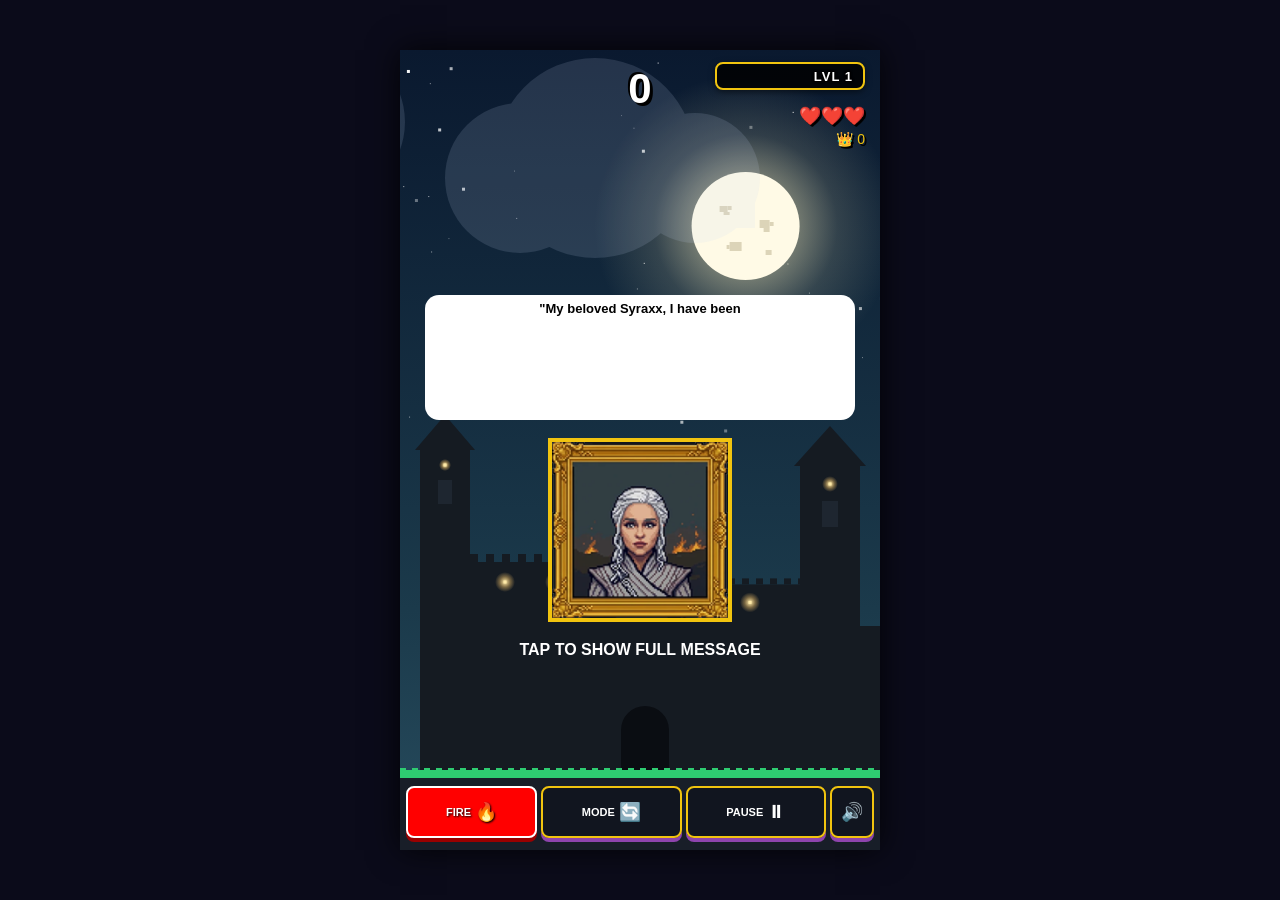
==== index.html @ 8cdc6b33 "Update index.html" ====
<!DOCTYPE html>
<html lang="en">
<head>
  <meta charset="UTF-8">
  <meta name="viewport" content="width=device-width, initial-scale=1.0, maximum-scale=1.0, user-scalable=no">
  <title>Flappy Dragon Conqueror</title>
  <link rel="manifest" href="manifest.json">
  <meta name="theme-color" content="#0b0b1a">
  <style>
    * {
      box-sizing: border-box;
      user-select: none;
      -webkit-user-select: none;
      -webkit-tap-highlight-color: transparent;
      margin: 0;
      padding: 0;
    }
    body, html {
      width: 100%;
      height: 100%;
      overflow: hidden;
      background-color: #0b0b1a;
      font-family: 'Proxima Nova', -apple-system, BlinkMacSystemFont, 'Segoe UI', Roboto, Helvetica, Arial, sans-serif;
      display: flex;
      justify-content: center;
      align-items: center;
      touch-action: manipulation;
    }
    #game-container {
      position: relative;
      width: 100%;
      max-width: 480px;
      height: 100%;
      max-height: 800px;
      background: #0f0f2d;
      box-shadow: 0 0 30px rgba(0,0,0,0.8);
      overflow: hidden;
      cursor: pointer;
      touch-action: manipulation;
    }
    canvas {
      display: block;
      width: 100%;
      height: 100%;
      touch-action: none;
      image-rendering: pixelated;
      image-rendering: crisp-edges;
    }
    .score-display {
      position: absolute;
      top: 15px;
      width: 100%;
      text-align: center;
      font-size: 42px;
      font-weight: 800;
      color: #fff;
      text-shadow: 3px 3px 0px #000, -2px -2px 0px #000;
      pointer-events: none;
      z-index: 10;
    }
    .hearts-display {
      position: absolute;
      top: 55px;
      right: 15px;
      font-size: 18px;
      z-index: 20;
      pointer-events: none;
      text-shadow: 2px 2px 0 #000;
      text-align: right;
      display: flex;
      flex-direction: column;
      align-items: flex-end;
      gap: 2px;
    }
    .level-progress-badge {
      position: absolute;
      top: 12px;
      right: 15px;
      width: 150px;
      height: 28px;
      background: rgba(0, 0, 0, 0.85);
      border: 2px solid #f1c40f;
      border-radius: 8px;
      overflow: hidden;
      z-index: 20;
      pointer-events: none;
      box-shadow: 0 2px 6px rgba(0,0,0,0.5);
    }
    .level-progress-fill {
      position: absolute;
      top: 0;
      left: 0;
      height: 100%;
      width: 0%;
      background: linear-gradient(90deg, #e74c3c, #f1c40f, #2ecc71);
      transition: width 0.1s linear;
      z-index: 1;
    }
    .level-progress-text {
      position: absolute;
      top: 0;
      right: 10px;
      height: 100%;
      display: flex;
      align-items: center;
      font-size: 13px;
      font-weight: 800;
      color: #ffffff;
      text-shadow: 1px 1px 2px #000, -1px -1px 2px #000, 1px -1px 2px #000, -1px 1px 2px #000;
      z-index: 2;
      letter-spacing: 1px;
    }
    .bottom-controls-bar {
      position: absolute;
      bottom: 12px;
      left: 0;
      width: 100%;
      display: flex;
      justify-content: space-evenly;
      align-items: center;
      padding: 0 6px;
      gap: 4px;
      z-index: 50;
    }
    .bottom-controls-bar.flipped {
      flex-direction: row-reverse;
    }
    .action-btn {
      background: rgba(16, 20, 30, 0.85);
      border: 2px solid #f1c40f;
      color: #fff;
      font-family: 'Proxima Nova', -apple-system, BlinkMacSystemFont, 'Segoe UI', Roboto, Helvetica, Arial, sans-serif;
      font-weight: 700;
      font-size: 11px;
      min-height: 52px;
      padding: 10px 6px;
      border-radius: 8px;
      cursor: pointer;
      box-shadow: 0 4px 0 #8e44ad;
      touch-action: manipulation;
      white-space: nowrap;
      flex: 1;
      text-align: center;
      display: flex;
      justify-content: center;
      align-items: center;
      gap: 4px;
    }
    .btn-symbol {
      font-size: 18px;
      line-height: 1;
    }
    .btn-symbol-large {
      font-family: 'Segoe UI Symbol', 'Apple Color Emoji', 'Noto Color Emoji', sans-serif;
      font-size: 18px;
      line-height: 1;
      font-weight: 900;
    }
    .action-btn:active {
      transform: translateY(2px);
      box-shadow: 0 2px 0 #8e44ad;
    }
    .action-btn.active {
      background: rgba(16, 20, 30, 0.85);
      border-color: #f1c40f;
      box-shadow: 0 4px 0 #8e44ad;
    }
/* PAUSE SCREEN & MODAL BUTTON SIZING & TOUCH HITBOXES */
    .modal-btn,
    .pause-btn,
    .pause-overlay button {
      min-height: 60px !important;
      width: 100% !important;
      font-size: 16px !important;
      font-weight: 800 !important;
      padding: 0 16px !important;
      border-radius: 10px !important;
      touch-action: manipulation;
      cursor: pointer;
      display: flex;
      justify-content: center;
      align-items: center;
      text-align: center;
      line-height: 60px;
      pointer-events: auto !important; /* Button itself receives taps */
    }

    /* Prevent icons/text inside pause buttons from blocking clicks */
    .modal-btn *,
    .pause-btn *,
    .pause-overlay button * {
      pointer-events: none !important;
    }
    .fire-btn {
      background: #ff0000 !important;
      border-color: #ffffff !important;
      box-shadow: 0 4px 0 #990000 !important;
      color: #ffffff !important;
      text-shadow: 1px 1px 2px #000;
      flex: 0 0 28% !important;
      max-width: 28% !important;
      width: 28% !important;
    }
    .fire-btn:active {
      box-shadow: 0 2px 0 #990000 !important;
    }
    .sound-toggle-btn {
      max-width: 48px;
      min-width: 44px;
      height: 52px;
      padding: 0;
      display: flex;
      justify-content: center;
      align-items: center;
      font-size: 18px;
      flex: 0 0 auto;
    }
    .modal-overlay {
      position: absolute;
      top: 0;
      left: 0;
      width: 100%;
      height: 100%;
      background: rgba(0, 0, 0, 0.88);
      display: flex;
      flex-direction: column;
      justify-content: center;
      align-items: center;
      z-index: 100;
      padding: 20px;
    }
    .modal-box {
      background: #11161d;
      border: 3px solid #f1c40f;
      border-radius: 12px;
      padding: 20px;
      width: 95%;
      max-width: 380px;
      text-align: center;
      color: #fff;
      box-shadow: 0 0 20px rgba(241, 196, 15, 0.3);
    }
    .modal-title {
      font-size: 20px;
      font-weight: 800;
      color: #f1c40f;
      margin-bottom: 12px;
    }
    .save-code-box {
      background: #000;
      color: #2ecc71;
      font-size: 24px;
      letter-spacing: 4px;
      font-weight: bold;
      padding: 12px;
      border: 1px dashed #2ecc71;
      border-radius: 6px;
      margin: 14px 0;
      word-break: break-all;
      user-select: all;
      -webkit-user-select: all;
    }
    .save-input-box {
      width: 100%;
      background: #000;
      color: #f1c40f;
      font-size: 18px;
      letter-spacing: 3px;
      font-family: inherit;
      padding: 10px;
      border: 1px solid #f1c40f;
      border-radius: 6px;
      margin: 14px 0;
      text-align: center;
      text-transform: uppercase;
      user-select: text;
      -webkit-user-select: text;
    }
    #shareCanvas {
      width: 100%;
      height: auto;
      border-radius: 8px;
      border: 2px solid #f1c40f;
      margin-bottom: 12px;
    }
  </style>
</head>
<body>

<!-- Level & Cutscene Audio Tracks -->
  <audio id="bgMusic" src="battleground_remastered.mp3" loop preload="auto"></audio>
  <audio id="uiMusic" src="EpicOrchestralFantasy.mp3" loop preload="auto"></audio>
  <audio id="cutsceneMusic" src="Dark Descent.mp3" loop preload="auto"></audio>

  <!-- Sound Effects Preload (Only existing files) -->
  <audio id="sfxBoost" src="wings_flap_large.flac" preload="auto"></audio>
  <audio id="sfxRockBreak" src="rock_breaking.flac" preload="auto"></audio>
  <audio id="sfxArrow" src="swish_3.wav" preload="auto"></audio>
  <audio id="sfxBoulder" src="cannon_01.ogg" preload="auto"></audio>

  <!-- Celebration Audio Elements -->
  <audio id="sfxFireworks" src="fw_loop.ogg" preload="auto"></audio>

  <!-- Royal Entrance Audio Elements -->
  <audio id="sfxQueenEntrance" src="lets_go_i_cant_stand_another_minute_here.ogg" preload="auto"></audio>
  <audio id="sfxKingEntrance" src="ogalaughter_2.ogg" preload="auto"></audio>

  <div id="game-container">
    <canvas id="gameCanvas"></canvas>
   
    <div class="level-progress-badge">
      <div id="progressBarFill" class="level-progress-fill"></div>
      <div id="levelBadge" class="level-progress-text">LVL 1</div>
    </div>

    <div id="scoreDisplay" class="score-display">0</div>
    <div id="heartsDisplay" class="hearts-display">
      <div id="heartsText">❤️❤️❤️</div>
      <div id="headsText" style="font-size: 14px; color: #f1c40f; margin-top: 2px;">👑 0</div>
    </div>

    <div id="bottomControlsBar" class="bottom-controls-bar">
      <button id="manualFireBtn" class="action-btn fire-btn">FIRE <span class="btn-symbol">🔥</span></button>
      <button id="toggleFireModeBtn" class="action-btn active">MODE <span class="btn-symbol-large">🔄</span></button>
      <button id="pauseBtn" class="action-btn">PAUSE <span class="btn-symbol">⏸</span></button>
      <button id="soundBtn" class="action-btn sound-toggle-btn">🔊</button>
    </div>

<div id="pauseModal" class="modal-overlay" style="display: none;">
  <div class="modal-box" style="max-width: 420px; padding: 24px;">
    <div class="modal-title" style="font-size: 24px; margin-bottom: 16px;">GAME PAUSED</div>
    
    <p style="font-size: 13px; color: #ccc; margin-bottom: 6px;">Your save code:</p>
    <div id="saveCodeDisplay" class="save-code-box" style="font-size: 22px; padding: 14px; margin-bottom: 20px;">-------</div>
    
    <div style="display: flex; flex-direction: column; gap: 12px; width: 100%;">
      <button id="copyCodeBtn" class="action-btn modal-btn">COPY SAVE CODE 📋</button>
      <button id="closeSaveModalBtn" class="action-btn modal-btn" style="background: #2ecc71; border-color: #fff; box-shadow: 0 4px 0 #27ae60;">RESUME GAME ▶️</button>
    </div>
  </div>
</div>

    <div id="shareModal" class="modal-overlay" style="display: none;">
      <div class="modal-box">
        <div class="modal-title">SHARE VICTORY POST</div>
        <canvas id="shareCanvas" width="800" height="800"></canvas>
        <div style="display: flex; gap: 8px;">
          <button id="downloadShareBtn" class="action-btn" style="background: #2ecc71; border-color: #fff; box-shadow: 0 4px 0 #27ae60;">DOWNLOAD PHOTO</button>
          <button id="closeShareModalBtn" class="action-btn" style="background: #e74c3c; border-color: #fff; box-shadow: 0 4px 0 #c0392b;">CLOSE</button>
        </div>
      </div>
    </div>

    <div id="loadModal" class="modal-overlay" style="display: none;">
      <div class="modal-box">
        <div class="modal-title">LOAD GAME</div>
        <p style="font-size: 12px; color: #ccc;">Enter save code:</p>
        <input type="text" id="loadCodeInput" class="save-input-box" maxlength="7" placeholder="XXXXXXX">
        <div style="display: flex; gap: 8px;">
          <button id="cancelLoadBtn" class="action-btn" style="background: #e74c3c; border-color: #fff; box-shadow: 0 4px 0 #c0392b;">CANCEL</button>
          <button id="confirmLoadBtn" class="action-btn" style="background: #2ecc71; border-color: #fff; box-shadow: 0 4px 0 #27ae60;">LOAD</button>
        </div>
      </div>
    </div>
  </div>

<script>
    if ('serviceWorker' in navigator) {
      window.addEventListener('load', () => {
        navigator.serviceWorker.register('./sw.js').catch(() => {});
      });
    }

    function createFallbackCanvas(width, height, color, label) {
      const c = document.createElement('canvas');
      c.width = width;
      c.height = height;
      const x = c.getContext('2d');
      x.fillStyle = color;
      x.fillRect(0, 0, width, height);
      x.fillStyle = '#ffffff';
      x.font = 'bold 12px sans-serif';
      x.textAlign = 'center';
      x.fillText(label, width / 2, height / 2);
      const img = new Image();
      img.src = c.toDataURL();
      return img;
    }

    const bgMusicAudio = document.getElementById('bgMusic');
    const uiMusicAudio = document.getElementById('uiMusic');
    const cutsceneMusicAudio = document.getElementById('cutsceneMusic');

    const sfxBoost = document.getElementById('sfxBoost');
    const sfxRockBreak = document.getElementById('sfxRockBreak');
    const sfxArrow = document.getElementById('sfxArrow');
    const sfxBoulder = document.getElementById('sfxBoulder');
    const sfxQueenEntrance = document.getElementById('sfxQueenEntrance');
    const sfxKingEntrance = document.getElementById('sfxKingEntrance');
    const sfxFireworks = document.getElementById('sfxFireworks');

    bgMusicAudio.volume = 0.25;
    uiMusicAudio.volume = 0.25;
    cutsceneMusicAudio.volume = 0.25;

    const khaleesiFrame1 = new Image(); khaleesiFrame1.src = './khaleesi1.png';
    const khaleesiFrame2 = new Image(); khaleesiFrame2.src = './khaleesi2.png';
    const kingFrame1 = new Image(); kingFrame1.src = './king1.png';
    const kingFrame2 = new Image(); kingFrame2.src = './king2.png';
    const queenFrame1 = new Image(); queenFrame1.src = './queen1.png';
    const queenFrame2 = new Image(); queenFrame2.src = './queen2.png';
    const kheadImg = new Image(); kheadImg.src = './khead.png';
    const qheadImg = new Image(); qheadImg.src = './qhead.png';

    const kingFallback1 = createFallbackCanvas(160, 160, '#2c3e50', 'KING 1');
    const kingFallback2 = createFallbackCanvas(160, 160, '#34495e', 'KING 2');
    const queenFallback1 = createFallbackCanvas(160, 160, '#8e44ad', 'QUEEN 1');
    const queenFallback2 = createFallbackCanvas(160, 160, '#9b59b6', 'QUEEN 2');
    const kheadFallback = createFallbackCanvas(160, 160, '#d35400', 'KING HEAD');
    const qheadFallback = createFallbackCanvas(160, 160, '#c0392b', 'QUEEN HEAD');

    const fullStoryText = [
      '"My beloved Syraxx, I have been',
      'captured by the slavers. Burn',
      'their castle to the ground and',
      'find me. You are my heart',
      'and soul. BREAK THE WHEEL!"'
    ];
    let totalCharCount = fullStoryText.join('\n').length;
    let typedCharIndex = 0;
    let textTypingComplete = false;

    let khaleesiBannerTimer = 0;
    let khaleesiBannerText = "";

    let currentLevel = 1;
    let levelTimerSeconds = 0;
    const LEVEL_DURATIONS = {
      1: 90,
      2: 180,
      3: 300
    };

    let level2KhaleesiSpawned = false;
    let level2RoyalSpawned = false;

    let celebrationTimer = 0;
    let celebrationAngle = 0;
    let celebrationFadeAlpha = 0;

    const gameStats = {
      burnedTowers: 0,
      villagersKilled: 0,
      archersKilled: 0,
      trebuchetsDestroyed: 0,
      kingsBeheaded: 0,
      queensBeheaded: 0,
      khaleesiRescues: 0
    };

    function showKhaleesiBanner(text, duration = 200) {
      khaleesiBannerText = text;
      khaleesiBannerTimer = duration;
    }

    function updateLevelBadgeUI() {
      const progressBarFill = document.getElementById('progressBarFill');
      if (currentLevel > 3) {
        levelBadge.innerText = 'VICTORY!';
        if (progressBarFill) progressBarFill.style.width = '100%';
        return;
      }
      levelBadge.innerText = `LVL ${currentLevel}`;
      const maxSecs = LEVEL_DURATIONS[currentLevel] || 90;
      const progressPercent = Math.min(100, Math.max(0, (levelTimerSeconds / maxSecs) * 100));
      if (progressBarFill) {
        progressBarFill.style.width = `${progressPercent}%`;
      }
    }

    class SoundEngine {
      constructor() {
        this.ctx = null;
        this.muted = false;
        this.isBoostPlaying = false;
      }
      init() {
        if (!this.ctx) {
          const AudioContext = window.AudioContext || window.webkitAudioContext;
          this.ctx = new AudioContext();
        }
        if (this.ctx.state === 'suspended') {
          this.ctx.resume();
        }
      }

      playSoundEffect(audioElem, volume = 0.8) {
        if (this.muted) return;
        if (audioElem && audioElem.src) {
          try {
            audioElem.currentTime = 0;
            audioElem.volume = volume;
            audioElem.play().catch(() => {});
          } catch(e) {}
        }
      }

      stopRoyalSounds() {
        if (sfxQueenEntrance) {
          sfxQueenEntrance.pause();
          sfxQueenEntrance.currentTime = 0;
        }
        if (sfxKingEntrance) {
          sfxKingEntrance.pause();
          sfxKingEntrance.currentTime = 0;
        }
      }

      playFlapSound() {
        if (this.muted || this.isBoostPlaying) return;
        
        if (sfxBoost && sfxBoost.src) {
          this.isBoostPlaying = true;
          sfxBoost.currentTime = 0;
          sfxBoost.volume = 0.4;
          
          const handleEnded = () => {
            this.isBoostPlaying = false;
            sfxBoost.removeEventListener('ended', handleEnded);
          };
          
          sfxBoost.addEventListener('ended', handleEnded);
          
          sfxBoost.play().catch(() => {
            this.isBoostPlaying = false;
          });
        }
      }

      whoosh() {
        this.playFlapSound();
      }

      flap() {
        this.playFlapSound();
      }

      fireRoar() {
    if (this.muted) return;
    this.init();
    
    // Create a low frequency pitch sweep for the fire roar core
    const osc = this.ctx.createOscillator();
    const gain = this.ctx.createGain();
    
    osc.type = 'sawtooth';
    osc.connect(gain);
    gain.connect(this.ctx.destination);
    
    // Pitch drop simulation (fire release crackle into low rumble)
    osc.frequency.setValueAtTime(220, this.ctx.currentTime);
    osc.frequency.exponentialRampToValueAtTime(45, this.ctx.currentTime + 0.35);
    
    // Volume envelope (quick attack, smooth decay)
    gain.gain.setValueAtTime(0.35, this.ctx.currentTime);
    gain.gain.exponentialRampToValueAtTime(0.001, this.ctx.currentTime + 0.35);
    
    osc.start();
    osc.stop(this.ctx.currentTime + 0.35);
}

      towerDestroy() {
        this.playSoundEffect(sfxRockBreak, 0.15);
      }

      boulderLaunch() {
        this.playSoundEffect(sfxBoulder, 0.8);
      }

      arrowLaunch() {
        this.playSoundEffect(sfxArrow, 0.8);
      }

      fireworks() {
        this.playSoundEffect(sfxFireworks, 0.8);
      }

score() {
    if (this.muted) return;
    this.init();
    const osc = this.ctx.createOscillator();
    const gain = this.ctx.createGain();
    osc.type = 'sine';
    osc.connect(gain);
    gain.connect(this.ctx.destination);
    
    // High two-note chime (D5 -> A5)
    osc.frequency.setValueAtTime(587.33, this.ctx.currentTime);
    osc.frequency.setValueAtTime(880.00, this.ctx.currentTime + 0.08);
    
    gain.gain.setValueAtTime(0.15, this.ctx.currentTime);
    gain.gain.exponentialRampToValueAtTime(0.001, this.ctx.currentTime + 0.2);
    
    osc.start();
    osc.stop(this.ctx.currentTime + 0.2);
}

heartPickup() {
    if (this.muted) return;
    this.init();
    const osc = this.ctx.createOscillator();
    const gain = this.ctx.createGain();
    osc.type = 'triangle';
    osc.connect(gain);
    gain.connect(this.ctx.destination);
    
    // Ascending arpeggio chime (C5 -> E5 -> G5)
    osc.frequency.setValueAtTime(523.25, this.ctx.currentTime);
    osc.frequency.setValueAtTime(659.25, this.ctx.currentTime + 0.06);
    osc.frequency.setValueAtTime(783.99, this.ctx.currentTime + 0.12);
    
    gain.gain.setValueAtTime(0.2, this.ctx.currentTime);
    gain.gain.exponentialRampToValueAtTime(0.001, this.ctx.currentTime + 0.28);
    
    osc.start();
    osc.stop(this.ctx.currentTime + 0.28);
}

powerup() {
    if (this.muted) return;
    this.init();
    const osc = this.ctx.createOscillator();
    const gain = this.ctx.createGain();
    osc.type = 'sine';
    osc.connect(gain);
    gain.connect(this.ctx.destination);
    
    // Rising pitch sweep
    osc.frequency.setValueAtTime(300, this.ctx.currentTime);
    osc.frequency.exponentialRampToValueAtTime(950, this.ctx.currentTime + 0.22);
    
    gain.gain.setValueAtTime(0.2, this.ctx.currentTime);
    gain.gain.exponentialRampToValueAtTime(0.001, this.ctx.currentTime + 0.22);
    
    osc.start();
    osc.stop(this.ctx.currentTime + 0.22);
}

hit() {
    if (this.muted) return;
    this.init();
    const osc = this.ctx.createOscillator();
    const gain = this.ctx.createGain();
    osc.type = 'sawtooth';
    osc.connect(gain);
    gain.connect(this.ctx.destination);
    
    // Low pitch impact drop
    osc.frequency.setValueAtTime(180, this.ctx.currentTime);
    osc.frequency.exponentialRampToValueAtTime(35, this.ctx.currentTime + 0.16);
    
    gain.gain.setValueAtTime(0.3, this.ctx.currentTime);
    gain.gain.exponentialRampToValueAtTime(0.001, this.ctx.currentTime + 0.16);
    
    osc.start();
    osc.stop(this.ctx.currentTime + 0.16);
}

knightHit() {
    if (this.muted) return;
    this.init();
    const osc = this.ctx.createOscillator();
    const gain = this.ctx.createGain();
    osc.type = 'square';
    osc.connect(gain);
    gain.connect(this.ctx.destination);
    
    // High metallic crunch
    osc.frequency.setValueAtTime(320, this.ctx.currentTime);
    osc.frequency.exponentialRampToValueAtTime(80, this.ctx.currentTime + 0.12);
    
    gain.gain.setValueAtTime(0.25, this.ctx.currentTime);
    gain.gain.exponentialRampToValueAtTime(0.001, this.ctx.currentTime + 0.12);
    
    osc.start();
    osc.stop(this.ctx.currentTime + 0.12);
}
      queenEntrance() {
        this.playSoundEffect(sfxQueenEntrance, 0.85);
      }
      kingEntrance() {
        this.playSoundEffect(sfxKingEntrance, 0.85);
      }

      updateMusicState(gameState) {
        if (this.muted) {
          if (!bgMusicAudio.paused) bgMusicAudio.pause();
          if (!uiMusicAudio.paused) uiMusicAudio.pause();
          if (!cutsceneMusicAudio.paused) cutsceneMusicAudio.pause();
          return;
        }

        if (gameState === 'PLAYING' || gameState === 'LEVEL_CELEBRATE') {
          if (!uiMusicAudio.paused) uiMusicAudio.pause();
          if (!cutsceneMusicAudio.paused) cutsceneMusicAudio.pause();
          if (bgMusicAudio.paused) {
            bgMusicAudio.play().catch(() => {});
          }
        } 
        else if (gameState === 'PAUSED' || gameState === 'GAMEOVER' || gameState === 'SPLASH' || gameState === 'LEVEL_DIALOGUE') {
          if (!bgMusicAudio.paused) bgMusicAudio.pause();
          if (!cutsceneMusicAudio.paused) cutsceneMusicAudio.pause();
          if (uiMusicAudio.paused) {
            uiMusicAudio.play().catch(() => {});
          }
        } 
        else if (gameState === 'CUTSCENE') {
          if (!bgMusicAudio.paused) bgMusicAudio.pause();
          if (!uiMusicAudio.paused) uiMusicAudio.pause();
          if (cutsceneMusicAudio.paused) {
            cutsceneMusicAudio.play().catch(() => {});
          }
        }
      }
    }

    const sound = new SoundEngine();

    const container = document.getElementById('game-container');
    const canvas = document.getElementById('gameCanvas');
    const ctx = canvas.getContext('2d');

    const levelBadge = document.getElementById('levelBadge');
    const scoreDisplay = document.getElementById('scoreDisplay');
    const heartsDisplay = document.getElementById('heartsDisplay');
    const heartsText = document.getElementById('heartsText');
    const headsText = document.getElementById('headsText');

    const bottomControlsBar = document.getElementById('bottomControlsBar');
    const toggleFireModeBtn = document.getElementById('toggleFireModeBtn');
    const manualFireBtn = document.getElementById('manualFireBtn');
    const pauseBtn = document.getElementById('pauseBtn');
    const soundBtn = document.getElementById('soundBtn');

    const pauseModal = document.getElementById('pauseModal');
    const saveCodeDisplay = document.getElementById('saveCodeDisplay');
    const copyCodeBtn = document.getElementById('copyCodeBtn');
    const closeSaveModalBtn = document.getElementById('closeSaveModalBtn');

    const shareModal = document.getElementById('shareModal');
    const shareCanvas = document.getElementById('shareCanvas');
    const downloadShareBtn = document.getElementById('downloadShareBtn');
    const closeShareModalBtn = document.getElementById('closeShareModalBtn');

    const loadModal = document.getElementById('loadModal');
    const loadCodeInput = document.getElementById('loadCodeInput');
    const confirmLoadBtn = document.getElementById('confirmLoadBtn');
    const cancelLoadBtn = document.getElementById('cancelLoadBtn');

    let state = 'SPLASH';
    let levelDialogueType = 'INTRO';
    let score = 0;
    let lives = 3;
    let royalHeads = 0;
    let royalHeadTypes = [];
    let invulnerableTimer = 0;
    let isHoldingAction = false;

    let isFlapLockActive = true;
    let isControlFlipped = false;

    let holdTimer = 0;
    let backgroundParallaxX = 0;
    let lastSpawnedBattlementHeight = 0;

    let khaleesiMounted = false;
    let khaleesiTimer = 0;
    let khaleesiCombo = 0;
    const KHALEESI_MAX_TIME = 600;

    let cutsceneTarget = 'KING';
    let cutsceneTimer = 0;
    let noHeadContinuePopupTimer = 0;
    let headFadingIndex = -1;
    let headFadeTimer = 0;

    const activeTouches = new Map();

    let width, height;
    function resize() {
      width = container.clientWidth;
      height = container.clientHeight;
      canvas.width = width;
      canvas.height = height;
    }
    window.addEventListener('resize', resize);
    resize();

    const dragon = {
      x: 80,
      targetX: 80,
      baseX: 80,
      y: 300,
      velocity: 0,
      vx: 0,
      gravity: 0.24,
      jump: -5.4,
      size: 44,
      wingState: 0
    };

    const stars = Array.from({ length: 45 }, () => ({
      x: Math.random() * 500,
      y: Math.random() * 400,
      size: Math.random() < 0.2 ? 3 : 1,
      speed: 0.1 + Math.random() * 0.2,
      alpha: 0.3 + Math.random() * 0.7
    }));

    let obstacles = [];
    let battlements = [];
    let archers = [];
    let arrows = [];
    let particles = [];
    let flames = [];
    let knights = [];
    let khaleesis = [];
    let trebuchets = [];
    let trebuchetBoulders = [];
    let collectableHearts = [];
    let floatingTexts = [];
    let groundFlames = [];
    let blackDebris = [];
    const groundHeight = 80;

    const stonePalette = { main: '#2c3e50', dark: '#1a252f', light: '#3e5871' };
    const charPalette = { main: '#11161d', dark: '#080b0e', light: '#222f3d' };

    const peasantCostumes = [
      { tunic: '#e67e22', pants: '#7f8c8d', hair: '#d35400' },
      { tunic: '#2ecc71', pants: '#34495e', hair: '#f39c12' },
      { tunic: '#9b59b6', pants: '#2c3e50', hair: '#e74c3c' },
      { tunic: '#f1c40f', pants: '#7f8c8d', hair: '#8e44ad' },
      { tunic: '#1abc9c', pants: '#34495e', hair: '#d35400' }
    ];

    function getLevelScrollSpeed() {
      return 2.5;
    }

    function toggleModeSwitch() {
      isFlapLockActive = !isFlapLockActive;
      toggleFireModeBtn.classList.toggle('active', isFlapLockActive);
      manualFireBtn.style.display = isFlapLockActive ? 'inline-block' : 'none';
    }

    function togglePauseGame() {
      if (state === 'PLAYING') {
        state = 'PAUSED';
      } else if (state === 'PAUSED') {
        state = 'PLAYING';
      }
    }

    function startLevelCelebration(nextLvl, targetDialogueType) {
      currentLevel = nextLvl;
      levelTimerSeconds = 0;
      levelDialogueType = targetDialogueType;
      celebrationTimer = 0;
      celebrationAngle = 0;
      celebrationFadeAlpha = 0;
      state = 'LEVEL_CELEBRATE';
      sound.powerup();
      updateLevelBadgeUI();
    }

    function checkLevelProgression() {
      if (state !== 'PLAYING') return;

      const targetDuration = LEVEL_DURATIONS[currentLevel] || 90;

      if (levelTimerSeconds >= targetDuration) {
        if (currentLevel === 1) {
          startLevelCelebration(2, 'LEVEL1_CLEAR');
        } else if (currentLevel === 2) {
          startLevelCelebration(3, 'LEVEL2_CLEAR');
        } else if (currentLevel === 3) {
          startLevelCelebration(4, 'VICTORY');
        }
      }
    }

    function debugWarpToLevel(targetLvl) {
      currentLevel = targetLvl;
      levelTimerSeconds = 0;

      updateLevelBadgeUI();

      obstacles = [];
      battlements = [];
      archers = [];
      knights = [];
      trebuchets = [];
      arrows = [];
      trebuchetBoulders = [];

      level2KhaleesiSpawned = false;
      level2RoyalSpawned = false;

      state = 'PLAYING';
      sound.powerup();
      showKhaleesiBanner(`"Warped to Level ${currentLevel}! Progress reset."`, 150);
    }

    function addScore(pts) {
      let activeMultiplier = 1;
      if (khaleesiMounted) {
        khaleesiCombo += 2;
        activeMultiplier = khaleesiCombo;
      } else {
        khaleesiCombo = 0;
      }
      
      const totalPts = pts * activeMultiplier;
      score += totalPts;
      scoreDisplay.innerText = score;
      return { totalPts, multiplier: activeMultiplier };
    }

    function resetScoreToZero() {
      score = 0;
      scoreDisplay.innerText = '0';
      showKhaleesiBanner('"Syraxx, you mustn\'t burn the royals. Take their heads. Score reset to zero."', 240);
      floatingTexts.push({
        x: width / 2 - 80,
        y: height / 2 - 40,
        text: 'ROYAL BURNED! SCORE RESET TO 0',
        color: '#e74c3c',
        alpha: 1.0,
        vy: -1.0
      });
    }

    function updateHeartsDisplay() {
      let str = '';
      for (let i = 0; i < 3; i++) {
        str += i < lives ? '❤️' : '🖤';
      }
      heartsText.innerText = str;
      headsText.innerText = '👑 ' + royalHeads;
    }

    const CODE_CHARS = "0123456789ABCDEFGHIJKLMNOPQRSTUVWXYZ";
    
    function generateSaveCode() {
      const p = Math.min(score, 1295);
      const k = Math.min(gameStats.kingsBeheaded, 35);
      const q = Math.min(gameStats.queensBeheaded, 35);
      const v = Math.min(gameStats.villagersKilled, 1295);
      const lvl = Math.min(currentLevel, 3);

      const c1 = CODE_CHARS[Math.floor(p / 36)];
      const c2 = CODE_CHARS[p % 36];
      const c3 = CODE_CHARS[(k % 36)];
      const c4 = CODE_CHARS[(q % 36)];
      const c5 = CODE_CHARS[Math.floor(v / 36)];
      const c6 = CODE_CHARS[v % 36];
      const c7 = CODE_CHARS[lvl % 36];

      return `${c1}${c2}${c3}${c4}${c5}${c6}${c7}`;
    }

    function loadSaveCode(codeStr) {
      if (!codeStr || (codeStr.length !== 6 && codeStr.length !== 7)) return false;
      const clean = codeStr.toUpperCase();
      
      const val = (ch) => CODE_CHARS.indexOf(ch);

      const v1 = val(clean[0]), v2 = val(clean[1]);
      const v3 = val(clean[2]), v4 = val(clean[3]);
      const v5 = val(clean[4]), v6 = val(clean[5]);
      const v7 = clean.length === 7 ? val(clean[6]) : Math.min(3, Math.max(1, Math.floor((v1 * 36 + v2) / 1000) + 1));

      if (v1 === -1 || v2 === -1 || v3 === -1 || v4 === -1 || v5 === -1 || v6 === -1 || v7 === -1) return false;

      const savedScore = v1 * 36 + v2;
      const savedKings = v3;
      const savedQueens = v4;
      const savedVillagers = v5 * 36 + v6;
      const savedLvl = Math.max(1, Math.min(3, v7));

      resetGame();
      score = savedScore;
      currentLevel = savedLvl;
      levelTimerSeconds = 0;
      gameStats.kingsBeheaded = savedKings;
      gameStats.queensBeheaded = savedQueens;
      gameStats.villagersKilled = savedVillagers;
      gameStats.burnedTowers = Math.floor(savedScore / 25);

      royalHeads = savedKings + savedQueens;
      royalHeadTypes = [
        ...Array(savedKings).fill('KING'),
        ...Array(savedQueens).fill('QUEEN')
      ];

      updateLevelBadgeUI();
      scoreDisplay.innerText = score;
      updateHeartsDisplay();
      return true;
    }

    function saveGame() {
      const code = generateSaveCode();
      localStorage.setItem('flappyFlameSaveShort', code);
      if (typeof saveCodeDisplay !== 'undefined' && saveCodeDisplay) {
        saveCodeDisplay.innerText = code;
      }
    }

    function openLoadGameModal() {
      loadCodeInput.value = '';
      loadModal.style.display = 'flex';
    }

    function generateSharePostGraphic() {
      if (!shareCanvas) return;
      shareCanvas.width = 800;
      shareCanvas.height = 800;

      const sCtx = shareCanvas.getContext('2d');
      const sw = 800;
      const sh = 800;

      sCtx.clearRect(0, 0, sw, sh);

      const skyGradient = sCtx.createLinearGradient(0, 0, 0, sh);
      skyGradient.addColorStop(0, '#0d0d26');
      skyGradient.addColorStop(0.7, '#241738');
      skyGradient.addColorStop(1, '#3a1c40');
      sCtx.fillStyle = skyGradient;
      sCtx.fillRect(0, 0, sw, sh);

      sCtx.strokeStyle = '#f1c40f';
      sCtx.lineWidth = 10;
      sCtx.strokeRect(20, 20, sw - 40, sh - 40);

      sCtx.strokeStyle = '#e74c3c';
      sCtx.lineWidth = 4;
      sCtx.strokeRect(30, 30, sw - 60, sh - 60);

      sCtx.fillStyle = '#f1c40f';
      sCtx.font = 'bold 36px "Proxima Nova", sans-serif';
      sCtx.textAlign = 'center';
      sCtx.fillText("FLAPPY DRAGON CONQUEROR", sw / 2, 85);

      sCtx.fillStyle = '#ffffff';
      sCtx.font = 'bold 24px "Proxima Nova", sans-serif';
      sCtx.fillText(`SYRAXX'S VICTORY STATS (LEVEL ${Math.min(3, currentLevel)})`, sw / 2, 125);

      const cardX = 60, cardY = 160, cardW = 680, cardH = 340;
      sCtx.fillStyle = '#11161d';
      sCtx.fillRect(cardX, cardY, cardW, cardH);
      sCtx.strokeStyle = '#f1c40f';
      sCtx.lineWidth = 3;
      sCtx.strokeRect(cardX, cardY, cardW, cardH);

      const pX = 90, pY = 190, pSize = 120;
      const kImg = (Math.floor(Date.now() / 5000) % 2 === 0) ? khaleesiFrame1 : khaleesiFrame2;
      sCtx.fillStyle = '#1e272e';
      sCtx.fillRect(pX, pY, pSize, pSize);
      if (kImg.complete && kImg.naturalWidth !== 0) {
        sCtx.drawImage(kImg, pX, pY, pSize, pSize);
      }
      sCtx.strokeStyle = '#f1c40f';
      sCtx.lineWidth = 3;
      sCtx.strokeRect(pX, pY, pSize, pSize);

      const kingsTxt = gameStats.kingsBeheaded === 1 ? '1 king' : `${gameStats.kingsBeheaded} kings`;
      const queensTxt = gameStats.queensBeheaded === 1 ? '1 queen' : `${gameStats.queensBeheaded} queens`;
      
      sCtx.fillStyle = '#2ecc71';
      sCtx.font = 'bold 22px "Proxima Nova", sans-serif';
      sCtx.textAlign = 'left';
      sCtx.fillText(`"I'm so proud of my Syraxx.`, 240, 215);
      sCtx.fillText(`Syraxx earned ${score} points, burned`, 240, 248);
      sCtx.fillText(`${gameStats.burnedTowers} towers, killed ${gameStats.villagersKilled} villagers,`, 240, 281);
      sCtx.fillText(`and beheaded ${kingsTxt} and ${queensTxt}!"`, 240, 314);

      sCtx.strokeStyle = '#e74c3c';
      sCtx.lineWidth = 2;
      sCtx.beginPath();
      sCtx.moveTo(90, 345);
      sCtx.lineTo(710, 345);
      sCtx.stroke();

      const statsY = 380;
      sCtx.fillStyle = '#ffffff';
      sCtx.font = 'bold 22px "Proxima Nova", sans-serif';

      sCtx.fillText(`🔥 SCORE EARNED:`, 110, statsY);
      sCtx.fillStyle = '#f1c40f';
      sCtx.textAlign = 'right';
      sCtx.fillText(`${score} PTS`, 690, statsY);

      sCtx.fillStyle = '#ffffff';
      sCtx.textAlign = 'left';
      sCtx.fillText(`🏰 TOWERS BURNED:`, 110, statsY + 38);
      sCtx.fillStyle = '#f1c40f';
      sCtx.textAlign = 'right';
      sCtx.fillText(`${gameStats.burnedTowers} TOWERS`, 690, statsY + 38);

      sCtx.fillStyle = '#ffffff';
      sCtx.textAlign = 'left';
      sCtx.fillText(`⚔️ VILLAGERS SLAIN:`, 110, statsY + 76);
      sCtx.fillStyle = '#f1c40f';
      sCtx.textAlign = 'right';
      sCtx.fillText(`${gameStats.villagersKilled} VILLAGERS`, 690, statsY + 76);

      const ctaY = 540;
      sCtx.fillStyle = '#161d27';
      sCtx.fillRect(60, ctaY, 680, 180);
      sCtx.strokeStyle = '#3498db';
      sCtx.lineWidth = 2;
      sCtx.strokeRect(60, ctaY, 680, 180);

      sCtx.fillStyle = '#ffffff';
      sCtx.font = 'bold 28px "Proxima Nova", sans-serif';
      sCtx.textAlign = 'center';
      sCtx.fillText("🐉 CAN YOU BEAT THIS RUN?", sw / 2, ctaY + 75);
      sCtx.fillStyle = '#f1c40f';
      sCtx.font = 'bold 20px "Proxima Nova", sans-serif';
      sCtx.fillText("FLAPPY DRAGON CONQUEROR", sw / 2, ctaY + 120);

      shareModal.style.display = 'flex';
    }

    function resetGame() {
      dragon.x = 80;
      dragon.targetX = 80;
      dragon.vx = 0;
      dragon.y = height * 0.4;
      dragon.velocity = 0;
      dragon.wingState = 0;
      score = 0;
      lives = 3;
      royalHeads = 0;
      royalHeadTypes = [];
      invulnerableTimer = 0;
      khaleesiMounted = false;
      khaleesiTimer = 0;
      khaleesiCombo = 0;
      khaleesiBannerTimer = 0;
      khaleesiBannerText = "";
      lastSpawnedBattlementHeight = 0;
      noHeadContinuePopupTimer = 0;
      headFadingIndex = -1;
      headFadeTimer = 0;

      currentLevel = 1;
      levelTimerSeconds = 0;
      level2KhaleesiSpawned = false;
      level2RoyalSpawned = false;

      gameStats.burnedTowers = 0;
      gameStats.villagersKilled = 0;
      gameStats.archersKilled = 0;
      gameStats.trebuchetsDestroyed = 0;
      gameStats.kingsBeheaded = 0;
      gameStats.queensBeheaded = 0;
      gameStats.khaleesiRescues = 0;

      obstacles = [];
      battlements = [];
      archers = [];
      arrows = [];
      particles = [];
      flames = [];
      knights = [];
      khaleesis = [];
      trebuchets = [];
      trebuchetBoulders = [];
      collectableHearts = [];
      floatingTexts = [];
      groundFlames = [];
      blackDebris = [];
      isHoldingAction = false;
      holdTimer = 0;
      backgroundParallaxX = 0;
      scoreDisplay.innerText = '0';
      updateLevelBadgeUI();
      updateHeartsDisplay();
    }

    function spawnObstacle() {
      if (state === 'LEVEL_CELEBRATE') return;

      const prevObs = obstacles[obstacles.length - 1];
      
      let minGapDistance = 260;
      if (currentLevel === 1) minGapDistance = 380;
      else if (currentLevel === 2) minGapDistance = 320;

      if (prevObs && (width - prevObs.x) < (prevObs.baseWidth + minGapDistance)) {
        return;
      }

      const gY = height - groundHeight;
      const minGap = 250;
      const maxGap = 310;
      const gapHeight = Math.floor(Math.random() * (maxGap - minGap + 1)) + minGap;

      const minVisualTowerHeight = Math.max(30, lastSpawnedBattlementHeight);

      const minTop = 40;
      const maxTopFromGaps = Math.max(40, height - groundHeight - gapHeight - 40);
      const maxTopFromTowerHeight = Math.max(40, gY - gapHeight - minVisualTowerHeight);
      const finalMaxTop = Math.min(maxTopFromGaps, maxTopFromTowerHeight);
      
      const topHeight = Math.floor(Math.random() * (finalMaxTop - minTop + 1)) + minTop;

      let type = Math.random() < 0.2 ? 'mega' : (Math.random() < 0.5 ? 'wide' : 'normal');
      let obsWidth = type === 'wide' ? 140 : (type === 'mega' ? 560 : 80);

      const isLarge = obsWidth >= 120;
      const hasLargeArch = isLarge && Math.random() < 0.8;
      const hasRubble = Math.random() < 0.6;

      const newObs = {
        x: width,
        width: obsWidth,
        baseWidth: type === 'mega' ? 580 : (type === 'wide' ? 150 : 96),
        topHeight: topHeight,
        bottomY: topHeight + gapHeight,
        passed: false,
        type: type,
        surfaceFlames: [],
        hasLargeArch: hasLargeArch,
        hasRubble: hasRubble,

        burnFullTimer: 0,
        charProgress: 0,
        isCharred: false,
        topIsCharred: false,
        charredAwarded: false
      };

      obstacles.push(newObs);

      lastSpawnedBattlementHeight = 0;

      let hasBattlement = false;
      if (Math.random() < 0.50) {
        const towerVisualHeight = gY - newObs.bottomY;
        if (towerVisualHeight > 35) {
          hasBattlement = true;
          const heightMultiplier = 0.35 + Math.random() * 0.40;
          const battlementHeight = Math.max(35, Math.min(65, towerVisualHeight * heightMultiplier));
          lastSpawnedBattlementHeight = battlementHeight;
          const battlementWidth = minGapDistance + 40;

          const newBattlement = {
            x: width + obsWidth,
            width: battlementWidth,
            height: battlementHeight,
            topY: gY - battlementHeight,
            surfaceFlames: [],
            isCharred: false,
            isCrushed: false,
            charProgress: 0
          };

          battlements.push(newBattlement);

          if (currentLevel >= 3 && Math.random() < 0.85) {
            archers.push({
              battlementRef: newBattlement,
              relX: battlementWidth * (0.3 + Math.random() * 0.4),
              state: 'HIDDEN',
              timer: 0,
              cycleTimer: Math.floor(Math.random() * 120),
              isExposed: false,
              isFiring: false,
              hp: 1,
              destroyed: false,
              archerAwarded: false
            });
          }
        }
      }

      let hasKhaleesiOnTower = false;

      let allowKhaleesi = false;
      if (currentLevel === 2 && !level2KhaleesiSpawned && Math.random() < 0.15) {
        allowKhaleesi = true;
        level2KhaleesiSpawned = true;
      } else if (currentLevel >= 3 && Math.random() < 0.05) {
        allowKhaleesi = true;
      }

      if (allowKhaleesi && (height - groundHeight - newObs.bottomY) > 30) {
        hasKhaleesiOnTower = true;
        khaleesis.push({
          obsRef: newObs,
          relX: 10 + Math.random() * Math.max(10, obsWidth - 26),
          direction: Math.random() < 0.5 ? 1 : -1,
          rescued: false
        });
        showKhaleesiBanner('"I\'M HERE SYRAXX! COME TO ME!"', 200);
      }

      const heartChance = 0.10;
      if (Math.random() < heartChance) {
        const skyY = topHeight + (gapHeight / 2) + (Math.random() - 0.5) * (gapHeight * 0.4);
        collectableHearts.push({
          x: width + (obsWidth / 2),
          y: Math.max(50, Math.min(height - groundHeight - 50, skyY)),
          baseY: skyY,
          bobPhase: Math.random() * Math.PI * 2,
          radius: 18,
          collected: false
        });
      }

      if (currentLevel >= 2 && !hasBattlement && Math.random() < 0.35) {
        trebuchets.push({
          x: width + obsWidth + 40 + Math.random() * 80,
          shootCooldown: 80 + Math.random() * 60,
          armAngle: -0.4,
          isFiringAnim: false
        });
      }

      if (!hasKhaleesiOnTower && (height - groundHeight - newObs.bottomY) > 30) {
        let allowRoyal = false;
        if (currentLevel === 2 && !level2RoyalSpawned && Math.random() < 0.12) {
          allowRoyal = true;
          level2RoyalSpawned = true;
        } else if (currentLevel >= 3 && Math.random() < 0.04) {
          allowRoyal = true;
        }

        if (allowRoyal && !khaleesiMounted) {
          const isKing = Math.random() < 0.5;
          const royalType = isKing ? 'KING' : 'QUEEN';

          knights.push({
            obsRef: newObs,
            relX: 10 + Math.random() * Math.max(10, obsWidth - 36),
            direction: Math.random() < 0.5 ? 1 : -1,
            state: 'ALIVE',
            isRoyal: true,
            royalType: royalType,
            burnTimer: 0,
            knockbackVelocity: 0,
            stunTimer: 0,
            fallYOffset: 0,
            fallVelocityY: 0,
            rotation: 0,
            pointAwarded: false
          });

          if (isKing) {
            sound.kingEntrance();
          } else {
            sound.queenEntrance();
          }

          showKhaleesiBanner('"Look Syraxx, a royal. Don\'t burn them, bring me their head!"', 240);
        } else if (Math.random() < 0.85) {
          const peasantCount = Math.floor(Math.random() * 5) + 1;
          for (let p = 0; p < peasantCount; p++) {
            knights.push({
              obsRef: newObs,
              relX: 8 + (p * 22) % Math.max(10, obsWidth - 28),
              direction: Math.random() < 0.5 ? 1 : -1,
              state: 'ALIVE',
              isRoyal: false,
              costume: peasantCostumes[Math.floor(Math.random() * peasantCostumes.length)],
              hasPitchfork: Math.random() < 0.5,
              burnTimer: 0,
              knockbackVelocity: 0,
              stunTimer: 0,
              fallYOffset: 0,
              fallVelocityY: 0,
              rotation: 0,
              pointAwarded: false
            });
          }
        }
      }
    }

    function shootFire() {
      if (state !== 'PLAYING') return;
      sound.fireRoar();
     
      const fireworkColors = ['#f1c40f', '#e74c3c', '#ff7675', '#ff9f43', '#ffffff'];

      for (let i = 0; i < 6; i++) {
        const color = fireworkColors[Math.floor(Math.random() * fireworkColors.length)];
        flames.push({
          x: dragon.x + 35,
          y: dragon.y - 4 + (Math.random() - 0.5) * 10,
          vx: 16.0 + Math.random() * 8.0,
          vy: 1.0 + (Math.random() - 0.4) * 3.0,
          dragX: 0.985,
          gravity: 0.12,
          size: 14 + Math.random() * 10,
          life: 110,
          maxLife: 110,
          color: color
        });
      }
    }

    function checkLevelDialogueClick(clientX, clientY) {
      if (state !== 'LEVEL_DIALOGUE') return false;

      const rect = canvas.getBoundingClientRect();
      const scaleX = canvas.width / rect.width;
      const scaleY = canvas.height / rect.height;

      const canvasX = (clientX - rect.left) * scaleX;
      const canvasY = (clientY - rect.top) * scaleY;

      const pSize = 140;
      const pY = 120;
      const isIntroStyle = (levelDialogueType === 'INTRO' || levelDialogueType === 'LEVEL1_CLEAR');
      const statsBoxY = isIntroStyle ? (pY + pSize + 20) : (pY + pSize + 40);
      const statsBoxH = isIntroStyle ? 90 : 175;

      const btnW = 220;
      const btnH = 46;
      const btnX = (width - btnW) / 2;
      const btnY = statsBoxY + statsBoxH + 20;

      if (canvasX >= btnX && canvasX <= btnX + btnW && canvasY >= btnY && canvasY <= btnY + btnH) {
        if (levelDialogueType === 'VICTORY') {
          resetGame();
          state = 'PLAYING';
        } else {
          state = 'PLAYING';
          dragon.velocity = dragon.jump;
          dragon.wingState = 1.0;
          sound.flap();
        }
        return true;
      }
      return false;
    }

    function checkCutsceneReturnClick(clientX, clientY) {
      if (state !== 'CUTSCENE') return false;

      const rect = canvas.getBoundingClientRect();
      const scaleX = canvas.width / rect.width;
      const scaleY = canvas.height / rect.height;

      const canvasX = (clientX - rect.left) * scaleX;
      const canvasY = (clientY - rect.top) * scaleY;

      const boxSize = 240;
      const bY = height / 2 - 80;
      const btnW = 200;
      const btnH = 44;
      const btnX = (width - btnW) / 2;
      const btnY = bY + boxSize + 45;

      if (canvasX >= btnX && canvasX <= btnX + btnW && canvasY >= btnY && canvasY <= btnY + btnH) {
        state = 'PLAYING';
        dragon.velocity = dragon.jump;
        dragon.wingState = 1.0;
        sound.flap();
        return true;
      }
      return false;
    }

  function checkPauseScreenClick(clickX, clickY) {
      if (state !== 'PAUSED') return false;

      const btnW = 240;
      const btnH = 56;
      const btnGap = 14;
      const btnX = (width - btnW) / 2;

      const resumeBtnY = height / 2 - 80;
      const saveBtnY = resumeBtnY + btnH + btnGap;
      const loadBtnY = saveBtnY + btnH + btnGap;
      const flipBtnY = loadBtnY + btnH + btnGap;
      const shareBtnY = flipBtnY + btnH + btnGap;

      if (clickX >= btnX && clickX <= btnX + btnW) {
        if (clickY >= resumeBtnY && clickY <= resumeBtnY + btnH) {
          state = 'PLAYING';
          return true;
        }

        if (clickY >= saveBtnY && clickY <= saveBtnY + btnH) {
          saveGame();
          pauseModal.style.display = 'flex';
          return true;
        }

        if (clickY >= loadBtnY && clickY <= loadBtnY + btnH) {
          openLoadGameModal();
          return true;
        }

        if (clickY >= flipBtnY && clickY <= flipBtnY + btnH) {
          isControlFlipped = !isControlFlipped;
          bottomControlsBar.classList.toggle('flipped', isControlFlipped);
          return true;
        }

        if (clickY >= shareBtnY && clickY <= shareBtnY + btnH) {
          generateSharePostGraphic();
          return true;
        }
      }
      return false;
    }
    function checkGameOverClick(clickX, clickY) {
      if (state !== 'GAMEOVER') return false;

      if (noHeadContinuePopupTimer > 0) {
        noHeadContinuePopupTimer = 0;
        return true;
      }

      const btnW = 200;
      const btnH = 44;
      const btnX = (width - btnW) / 2;

      const continueBtnY = height / 2 - 40;
      const restartBtnY = continueBtnY + 54;
      const loadBtnY = restartBtnY + 54;

      if (clickX >= btnX && clickX <= btnX + btnW) {
        if (clickY >= continueBtnY && clickY <= continueBtnY + btnH) {
          if (royalHeads > 0 && headFadingIndex < 0) {
            headFadingIndex = royalHeads - 1;
            headFadeTimer = 35;
          } else if (royalHeads === 0) {
            noHeadContinuePopupTimer = 240;
          }
          return true;
        }

        if (clickY >= restartBtnY && clickY <= restartBtnY + btnH) {
          resetGame();
          state = 'PLAYING';
          return true;
        }

        if (clickY >= loadBtnY && clickY <= loadBtnY + btnH) {
          openLoadGameModal();
          return true;
        }
      }
      return false;
    }

    function handleActionPress(clientX, clientY) {
      sound.init();

      const rect = canvas.getBoundingClientRect();
      const scaleX = canvas.width / rect.width;
      const scaleY = canvas.height / rect.height;
      const clickX = (clientX !== undefined) ? (clientX - rect.left) * scaleX : undefined;
      const clickY = (clientY !== undefined) ? (clientY - rect.top) * scaleY : undefined;

      if (state === 'LEVEL_DIALOGUE') {
        if (clientX !== undefined && clientY !== undefined) {
          checkLevelDialogueClick(clientX, clientY);
        }
        return;
      }

      if (state === 'CUTSCENE') {
        if (clientX !== undefined && clientY !== undefined) {
          checkCutsceneReturnClick(clientX, clientY);
        }
        return;
      }

      if (state === 'PAUSED') {
        if (clickX !== undefined && clickY !== undefined) {
          checkPauseScreenClick(clickX, clickY);
        }
        return;
      }

      if (state === 'SPLASH') {
        if (!textTypingComplete) {
          typedCharIndex = totalCharCount;
          textTypingComplete = true;
        } else {
          state = 'START';
        }
        return;
      }

      const btnW = 200;
      const btnX = (width - btnW) / 2;

      if (state === 'START') {
        const startBtnY = height / 2 - 10;
        const loadBtnY = startBtnY + 58;

        if (clickX !== undefined && clickY !== undefined && clickX >= btnX && clickX <= btnX + btnW) {
          if (clickY >= loadBtnY && clickY <= loadBtnY + 44) {
            openLoadGameModal();
            return;
          }
          if (clickY >= startBtnY && clickY <= startBtnY + 44) {
            resetGame();
            levelDialogueType = 'INTRO';
            state = 'LEVEL_DIALOGUE';
            return;
          }
        }
        resetGame();
        levelDialogueType = 'INTRO';
        state = 'LEVEL_DIALOGUE';
        return;
      }

      if (state === 'GAMEOVER') {
        if (clickX !== undefined && clickY !== undefined) {
          checkGameOverClick(clickX, clickY);
        }
        return;
      }

      if (state === 'PLAYING') {
        dragon.velocity = dragon.jump;
        dragon.wingState = 1.0;
        sound.flap();
        if (!isFlapLockActive) {
          shootFire();
        }
        isHoldingAction = true;
        holdTimer = 0;
      }
    }

    function handleActionRelease() {
      isHoldingAction = false;
      holdTimer = 0;
    }

    container.addEventListener('touchstart', (e) => {
      e.preventDefault();
      const touch = e.changedTouches[0];
      for (let i = 0; i < e.changedTouches.length; i++) {
        const t = e.changedTouches[i];
        activeTouches.set(t.identifier, { x: t.clientX, y: t.clientY });
      }
      handleActionPress(touch.clientX, touch.clientY);
    }, { passive: false });

    container.addEventListener('touchend', (e) => {
      for (let i = 0; i < e.changedTouches.length; i++) {
        activeTouches.delete(e.changedTouches[i].identifier);
      }
      if (activeTouches.size === 0) {
        handleActionRelease();
      }
    });

    container.addEventListener('touchcancel', (e) => {
      for (let i = 0; i < e.changedTouches.length; i++) {
        activeTouches.delete(e.changedTouches[i].identifier);
      }
      if (activeTouches.size === 0) {
        handleActionRelease();
      }
    });

    container.addEventListener('mousedown', (e) => {
      if (e.target.tagName === 'BUTTON' || e.target.tagName === 'INPUT') return;
      handleActionPress(e.clientX, e.clientY);
    });

    container.addEventListener('mouseup', (e) => {
      handleActionRelease();
    });

    window.addEventListener('keydown', (e) => {
      if (e.code === 'Digit1' || e.code === 'Numpad1') {
        debugWarpToLevel(1);
      }
      if (e.code === 'Digit2' || e.code === 'Numpad2') {
        debugWarpToLevel(2);
      }
      if (e.code === 'Digit3' || e.code === 'Numpad3') {
        debugWarpToLevel(3);
      }

      if (e.code === 'KeyC' && !e.repeat) {
        if (state === 'PLAYING') {
          startLevelCelebration(currentLevel, 'LEVEL1_CLEAR');
          showKhaleesiBanner('"CELEBRATION ANIMATION TRIGGERED!"', 180);
        }
      }

      if (e.code === 'Space' && !e.repeat) {
        e.preventDefault();
        handleActionPress();
      }

      if (e.code === 'KeyF' && !e.repeat) {
        e.preventDefault();
        sound.init();
        if (state === 'PLAYING' && isFlapLockActive) {
          shootFire();
        }
      }

      if (e.code === 'KeyM' && !e.repeat) {
        e.preventDefault();
        toggleModeSwitch();
      }

      if (e.code === 'KeyP' && !e.repeat) {
        e.preventDefault();
        togglePauseGame();
      }
    });

    function isolateBtnTouch(btn, callback) {
      btn.addEventListener('touchstart', (e) => {
        e.preventDefault();
        e.stopPropagation();
      }, { passive: false });
      
      btn.addEventListener('touchend', (e) => {
        e.preventDefault();
        e.stopPropagation();
        callback(e);
      }, { passive: false });

      btn.addEventListener('click', (e) => {
        e.preventDefault();
        e.stopPropagation();
        callback(e);
      });
    }

    isolateBtnTouch(toggleFireModeBtn, () => {
      toggleModeSwitch();
    });

    isolateBtnTouch(manualFireBtn, () => {
      sound.init();
      if (state === 'PLAYING') {
        shootFire();
      }
    });

    isolateBtnTouch(pauseBtn, () => {
      togglePauseGame();
    });

    isolateBtnTouch(closeSaveModalBtn, () => {
      pauseModal.style.display = 'none';
    });

    isolateBtnTouch(closeShareModalBtn, () => {
      shareModal.style.display = 'none';
    });

    isolateBtnTouch(copyCodeBtn, () => {
      const textToCopy = saveCodeDisplay.innerText.trim();
      if (!textToCopy || textToCopy === '-------') return;

      const setCopySuccessVisual = () => {
        const origText = copyCodeBtn.innerText;
        copyCodeBtn.innerText = 'COPIED!';
        copyCodeBtn.style.background = '#2ecc71';
        setTimeout(() => {
          copyCodeBtn.innerText = origText;
          copyCodeBtn.style.background = '';
        }, 1500);
      };

      if (navigator.clipboard && window.isSecureContext) {
        navigator.clipboard.writeText(textToCopy).then(setCopySuccessVisual).catch(() => {
          fallbackCopyText(textToCopy, setCopySuccessVisual);
        });
      } else {
        fallbackCopyText(textToCopy, setCopySuccessVisual);
      }
    });

    function fallbackCopyText(text, successCallback) {
      const textArea = document.createElement("textarea");
      textArea.value = text;
      textArea.style.position = "fixed";
      textArea.style.left = "-999999px";
      textArea.style.top = "-999999px";
      document.body.appendChild(textArea);
      textArea.focus();
      textArea.select();
      try {
        document.execCommand('copy');
        if (successCallback) successCallback();
      } catch (err) {
        alert("Copy failed. Please manually select and copy: " + text);
      }
      document.body.removeChild(textArea);
    }

    isolateBtnTouch(downloadShareBtn, () => {
      if (!shareCanvas) return;

      shareCanvas.toBlob((blob) => {
        if (!blob) return;

        const blobUrl = URL.createObjectURL(blob);

        if (navigator.canShare && navigator.share) {
          const file = new File([blob], 'conqueror.png', { type: 'image/png' });
          if (navigator.canShare({ files: [file] })) {
            navigator.share({
              files: [file],
              title: 'Flappy Dragon Conqueror',
              text: `I scored ${score} pts in Flappy Dragon Conqueror!`
            }).catch(() => {});
          }
        }

        const downloadAnchor = document.createElement('a');
        downloadAnchor.href = blobUrl;
        downloadAnchor.download = 'conqueror.png';
        downloadAnchor.target = '_blank';
        document.body.appendChild(downloadAnchor);
        downloadAnchor.click();
        document.body.removeChild(downloadAnchor);

        setTimeout(() => {
          window.open(blobUrl, '_blank');
        }, 100);

        setTimeout(() => {
          URL.revokeObjectURL(blobUrl);
        }, 10000);
      }, 'image/png');
    });

    isolateBtnTouch(soundBtn, () => {
      sound.muted = !sound.muted;
      soundBtn.innerText = sound.muted ? '🔇' : '🔊';
      sound.updateMusicState(state);
    });

    isolateBtnTouch(confirmLoadBtn, () => {
      const code = loadCodeInput.value.trim();
      if (code && loadSaveCode(code)) {
        loadModal.style.display = 'none';
        pauseModal.style.display = 'none';
        state = 'PLAYING';
      } else {
        alert("Invalid save code!");
      }
    });

    isolateBtnTouch(cancelLoadBtn, () => {
      loadModal.style.display = 'none';
    });

    pauseModal.addEventListener('touchstart', (e) => e.stopPropagation(), { passive: false });
    pauseModal.addEventListener('touchend', (e) => e.stopPropagation(), { passive: false });
    pauseModal.addEventListener('mousedown', (e) => e.stopPropagation());

    shareModal.addEventListener('touchstart', (e) => e.stopPropagation(), { passive: false });
    shareModal.addEventListener('touchend', (e) => e.stopPropagation(), { passive: false });
    shareModal.addEventListener('mousedown', (e) => e.stopPropagation());

    loadModal.addEventListener('touchstart', (e) => e.stopPropagation(), { passive: false });
    loadModal.addEventListener('touchend', (e) => e.stopPropagation(), { passive: false });
    loadModal.addEventListener('mousedown', (e) => e.stopPropagation());

    function triggerBeheadingCutscene(royalType) {
      sound.stopRoyalSounds();

      cutsceneTarget = royalType;
      cutsceneTimer = 0;
      state = 'CUTSCENE';
      
      royalHeads++;
      royalHeadTypes.push(royalType);

      if (royalType === 'KING') gameStats.kingsBeheaded++;
      else gameStats.queensBeheaded++;

      updateHeartsDisplay();

      const scoreResult = addScore(5000);

      floatingTexts.push({
        x: width / 2 - 50,
        y: height / 2 - 60,
        text: 'BEHEADED! +' + scoreResult.totalPts,
        color: '#f1c40f',
        alpha: 1.0,
        vy: -1.5
      });
    }

    function drawNightSky() {
      const skyGradient = ctx.createLinearGradient(0, 0, 0, height);
      
      if (currentLevel === 1) {
        skyGradient.addColorStop(0, '#0a192f');
        skyGradient.addColorStop(0.7, '#1b3a4b');
        skyGradient.addColorStop(1, '#274c5e');
      } else if (currentLevel === 2) {
        skyGradient.addColorStop(0, '#0d0d26');
        skyGradient.addColorStop(0.7, '#241738');
        skyGradient.addColorStop(1, '#3a1c40');
      } else {
        skyGradient.addColorStop(0, '#2b0910');
        skyGradient.addColorStop(0.7, '#4a121a');
        skyGradient.addColorStop(1, '#66221c');
      }

      ctx.fillStyle = skyGradient;
      ctx.fillRect(0, 0, width, height);

      ctx.fillStyle = '#ffffff';
      stars.forEach(s => {
        ctx.globalAlpha = s.alpha;
        ctx.fillRect(s.x, s.y, s.size, s.size);
        if (state === 'PLAYING' || state === 'LEVEL_CELEBRATE') {
          s.x -= s.speed * (khaleesiMounted ? 2.2 : 1.0);
          if (s.x < 0) s.x = width;
        }
      });
      ctx.globalAlpha = 1.0;
    }

    function drawMoon() {
      const moonX = width * 0.72;
      const moonY = height * 0.22;
      const baseMoonRadius = 54;

      const glow = ctx.createRadialGradient(moonX, moonY, baseMoonRadius * 0.6, moonX, moonY, baseMoonRadius * 2.8);
      glow.addColorStop(0, 'rgba(255, 243, 191, 0.55)');
      glow.addColorStop(0.5, 'rgba(255, 243, 191, 0.15)');
      glow.addColorStop(1, 'rgba(255, 243, 191, 0)');
      ctx.fillStyle = glow;
      ctx.beginPath();
      ctx.arc(moonX, moonY, baseMoonRadius * 2.8, 0, Math.PI * 2);
      ctx.fill();

      ctx.fillStyle = '#fffae6';
      ctx.beginPath();
      ctx.arc(moonX, moonY, baseMoonRadius, 0, Math.PI * 2);
      ctx.fill();

      ctx.fillStyle = '#dcd4b8';
      const pixelCraterGrid = [
        { x: -26, y: -20, w: 8, h: 6 },
        { x: -18, y: -20, w: 4, h: 4 },
        { x: -22, y: -14, w: 6, h: 3 },
        { x: 14, y: -6, w: 10, h: 8 },
        { x: 24, y: -4, w: 4, h: 4 },
        { x: 18, y: 2, w: 6, h: 4 },
        { x: -16, y: 16, w: 12, h: 9 },
        { x: -19, y: 19, w: 3, h: 4 },
        { x: 20, y: 24, w: 6, h: 5 }
      ];

      pixelCraterGrid.forEach(p => {
        ctx.fillRect(moonX + p.x, moonY + p.y, p.w, p.h);
      });
    }

    function drawGiantClouds() {
      const cloudParallax = backgroundParallaxX * 0.15;
      const patternWidth = 1200;
      const startX = -(cloudParallax % patternWidth);

      ctx.fillStyle = 'rgba(200, 210, 240, 0.14)';

      for (let offset = startX - patternWidth; offset < width + patternWidth; offset += patternWidth) {
        ctx.save();
        ctx.translate(offset, 0);

        const cx1 = 120, cy1 = height * 0.16;
        ctx.beginPath();
        ctx.arc(cx1, cy1, 75, 0, Math.PI * 2);
        ctx.arc(cx1 + 75, cy1 - 20, 100, 0, Math.PI * 2);
        ctx.arc(cx1 + 175, cy1, 65, 0, Math.PI * 2);
        ctx.rect(cx1 - 40, cy1, 275, 50);
        ctx.fill();

        const cx2 = 550, cy2 = height * 0.28;
        ctx.beginPath();
        ctx.arc(cx2, cy2, 60, 0, Math.PI * 2);
        ctx.arc(cx2 + 75, cy2 - 15, 80, 0, Math.PI * 2);
        ctx.arc(cx2 + 160, cy2, 60, 0, Math.PI * 2);
        ctx.rect(cx2 - 20, cy2, 225, 45);
        ctx.fill();

        const cx3 = 900, cy3 = height * 0.09;
        ctx.beginPath();
        ctx.arc(cx3, cy3, 90, 0, Math.PI * 2);
        ctx.arc(cx3 + 100, cy3 - 30, 120, 0, Math.PI * 2);
        ctx.arc(cx3 + 225, cy3, 80, 0, Math.PI * 2);
        ctx.rect(cx3 - 50, cy3, 325, 60);
        ctx.fill();

        ctx.restore();
      }
    }

    function drawParallaxCastleBackground() {
      const gY = height - groundHeight;
      const maxCastleH = height * 0.40;
      const baseY = gY;
      const darkGray = '#151b22';
      const highlightGray = '#1e2630';

      ctx.fillStyle = darkGray;

      const patternWidth = 600;
      const startX = -(backgroundParallaxX % patternWidth);

      for (let offset = startX - patternWidth; offset < width + patternWidth; offset += patternWidth) {
        ctx.save();
        ctx.translate(offset, 0);

        const t1X = 20, t1W = 50, t1H = maxCastleH;
        ctx.fillRect(t1X, baseY - t1H, t1W, t1H);
        ctx.beginPath();
        ctx.moveTo(t1X - 5, baseY - t1H);
        ctx.lineTo(t1X + t1W / 2, baseY - t1H - 35);
        ctx.lineTo(t1X + t1W + 5, baseY - t1H);
        ctx.closePath();
        ctx.fill();

        const w1X = 70, w1W = 120, w1H = maxCastleH * 0.65;
        ctx.fillRect(w1X, baseY - w1H, w1W, w1H);

        for (let bx = w1X; bx < w1X + w1W; bx += 16) {
          ctx.fillRect(bx, baseY - w1H - 8, 8, 8);
        }

        const t2X = 190, t2W = 110, t2H = maxCastleH * 0.88;
        ctx.fillRect(t2X, baseY - t2H, t2W, t2H);
        for (let bx = t2X; bx < t2X + t2W; bx += 18) {
          ctx.fillRect(bx, baseY - t2H - 10, 10, 10);
        }
        ctx.fillStyle = '#0a0d12';
        ctx.beginPath();
        ctx.arc(t2X + t2W / 2, baseY - 40, 24, Math.PI, 0);
        ctx.rect(t2X + t2W / 2 - 24, baseY - 40, 48, 40);
        ctx.fill();

        ctx.fillStyle = darkGray;

        const w2X = 300, w2W = 100, w2H = maxCastleH * 0.58;
        ctx.fillRect(w2X, baseY - w2H, w2W, w2H);
        for (let bx = w2X; bx < w2X + w2W; bx += 14) {
          ctx.fillRect(bx, baseY - w2H - 6, 7, 6);
        }

        const t3X = 400, t3W = 60, t3H = maxCastleH * 0.95;
        ctx.fillRect(t3X, baseY - t3H, t3W, t3H);
        ctx.beginPath();
        ctx.moveTo(t3X - 6, baseY - t3H);
        ctx.lineTo(t3X + t3W / 2, baseY - t3H - 40);
        ctx.lineTo(t3X + t3W + 6, baseY - t3H);
        ctx.closePath();
        ctx.fill();

        ctx.fillRect(460, baseY - maxCastleH * 0.45, 140, maxCastleH * 0.45);

        ctx.fillStyle = highlightGray;
        ctx.fillRect(t1X + 18, baseY - t1H + 30, 14, 24);
        ctx.fillRect(t2X + 25, baseY - t2H + 25, 16, 28);
        ctx.fillRect(t2X + 68, baseY - t2H + 25, 16, 28);
        ctx.fillRect(t3X + 22, baseY - t3H + 35, 16, 26);

        const drawPrettyYellowLight = (lx, ly) => {
          const glowRadius = 8 + Math.sin(Date.now() / 250 + lx) * 2;
          const radial = ctx.createRadialGradient(lx, ly, 1, lx, ly, glowRadius);
          radial.addColorStop(0, 'rgba(255, 234, 167, 0.9)');
          radial.addColorStop(0.5, 'rgba(253, 203, 110, 0.4)');
          radial.addColorStop(1, 'rgba(253, 203, 110, 0)');
          ctx.fillStyle = radial;
          ctx.beginPath();
          ctx.arc(lx, ly, glowRadius, 0, Math.PI * 2);
          ctx.fill();

          ctx.fillStyle = '#ffeaa7';
          ctx.fillRect(lx - 1.5, ly - 1.5, 3, 3);
        };

        drawPrettyYellowLight(t1X + 25, baseY - t1H + 15);
        drawPrettyYellowLight(w1X + 35, baseY - w1H + 20);
        drawPrettyYellowLight(w1X + 85, baseY - w1H + 20);
        drawPrettyYellowLight(t2X + 55, baseY - t2H + 12);
        drawPrettyYellowLight(w2X + 50, baseY - w2H + 18);
        drawPrettyYellowLight(t3X + 30, baseY - t3H + 18);
        drawPrettyYellowLight(530, baseY - maxCastleH * 0.45 + 16);

        ctx.restore();
      }
    }

    function drawGround() {
      const gY = height - groundHeight;
      const scrollSpeed = getLevelScrollSpeed();

      ctx.fillStyle = '#181e28';
      ctx.fillRect(0, gY, width, groundHeight);
      
      ctx.fillStyle = '#2ecc71';
      ctx.fillRect(0, gY, width, 8);
      ctx.fillStyle = '#2ecc71';
      for (let x = 0; x < width; x += 12) {
        ctx.fillRect(x, gY - 2, 6, 4);
      }

      const t = Date.now() / 150;
      groundFlames.forEach((gf) => {
        gf.x -= scrollSpeed * (khaleesiMounted ? 2.2 : 1.0);
        gf.life--;

        const boostMult = gf.boostIntensity || 1.0;
        const flick = Math.sin(t * 2 + gf.x) * (4 * boostMult);

        ctx.fillStyle = '#e74c3c';
        ctx.fillRect(gf.x - 8 * boostMult, gY - (14 * boostMult) + flick, 16 * boostMult, 14 * boostMult);
        ctx.fillStyle = '#f39c12';
        ctx.fillRect(gf.x - 5 * boostMult, gY - (10 * boostMult) + flick, 10 * boostMult, 10 * boostMult);
        ctx.fillStyle = '#f1c40f';
        ctx.fillRect(gf.x - 2 * boostMult, gY - (6 * boostMult) + flick, 4 * boostMult, 6 * boostMult);

        if (gf.boostIntensity > 1.0) gf.boostIntensity *= 0.98;
      });

      groundFlames = groundFlames.filter(gf => gf.life > 0 && gf.x > -20);
    }

    function drawBattlements() {
      const gY = height - groundHeight;

      battlements.forEach(b => {
        const bX = b.x;
        const bY = gY - b.height;
        const bW = b.width;

        if (bW <= 0 || bX + bW < -40 || bX > width + 40) return;

        const useP = (b.isCrushed || b.isCharred) ? charPalette : stonePalette;

        ctx.fillStyle = useP.main;
        ctx.fillRect(bX, bY, bW, b.height);

        ctx.fillStyle = useP.dark;
        const bH = 12;
        const brickW = 20;
        for (let y = bY; y < gY; y += bH) {
          ctx.fillRect(bX, y, bW, 2);
          const offset = Math.floor(y / bH) % 2 * (brickW / 2);
          for (let x = bX + offset; x < bX + bW; x += brickW) {
            ctx.fillRect(x, y, 2, bH);
          }
        }

        ctx.fillStyle = useP.light;
        ctx.fillRect(bX, bY, bW, 3);

        const crenelW = 28;
        const crenelH = 20;
        const crenelGap = 16;
        const step = crenelW + crenelGap;

        for (let relX = 4; relX <= bW - crenelW - 4; relX += step) {
          const x = bX + relX;
          ctx.fillStyle = useP.main;
          ctx.fillRect(x, bY - crenelH, crenelW, crenelH);

          ctx.fillStyle = useP.light;
          ctx.fillRect(x, bY - crenelH, crenelW, 3);
          ctx.fillRect(x, bY - crenelH, 3, crenelH);

          ctx.fillStyle = useP.dark;
          ctx.fillRect(x + crenelW - 3, bY - crenelH, 3, crenelH);
        }
      });
    }

    function drawArchersAndArrows() {
      const gY = height - groundHeight;

      archers.forEach(a => {
        const b = a.battlementRef;
        if (!b || a.destroyed) return;

        const bX = b.x;
        const bY = gY - b.height;
        const archerX = bX + a.relX;

        if (archerX < -40 || (bX + b.width) < -40) {
          a.destroyed = true;
          return;
        }

        if (state === 'PLAYING') {
          a.timer++;
          a.cycleTimer++;

          switch (a.state) {
            case 'HIDDEN':
              a.isExposed = false;
              if (a.cycleTimer >= 220) {
                a.state = 'REVEALED';
                a.timer = 0;
                a.isExposed = true;
              }
              break;
            case 'REVEALED':
              a.isExposed = true;
              if (a.timer >= 50) {
                a.state = 'GLOWING';
                a.timer = 0;
              }
              break;
            case 'GLOWING':
              a.isExposed = true;
              if (a.timer >= 60) {
                a.state = 'HOLDING';
                a.timer = 0;
              }
              break;
            case 'HOLDING':
              a.isExposed = true;
              if (a.timer >= 25 && !a.isFiring) {
                a.isFiring = true;
                sound.arrowLaunch();

                const archerY = bY - 14;
                const dx = dragon.x - archerX;
                const dy = dragon.y - archerY;
                const dist = Math.hypot(dx, dy) || 1;
                const speed = 4.2;

                arrows.push({
                  x: archerX,
                  y: archerY,
                  vx: (dx / dist) * speed,
                  vy: (dy / dist) * speed,
                  angle: Math.atan2(dy, dx),
                  life: 180
                });
              }
              if (a.timer >= 35) {
                a.state = 'HIDDEN';
                a.timer = 0;
                a.cycleTimer = 0;
                a.isExposed = false;
                a.isFiring = false;
              }
              break;
          }
        }

        if (a.isExposed && !a.archerAwarded) {
          const archerY = bY - 14;

          flames.forEach(f => {
            if (Math.hypot(f.x - archerX, f.y - archerY) < 24) {
              a.destroyed = true;
              a.archerAwarded = true;
              gameStats.villagersKilled++;
              gameStats.archersKilled++;
              sound.knightHit();
              const scoreResult = addScore(20);
              floatingTexts.push({ x: archerX - 15, y: archerY - 20, text: 'ARCHER! +' + scoreResult.totalPts, color: '#f1c40f', alpha: 1.0, vy: -1.5 });
              
              for (let p = 0; p < 12; p++) {
                particles.push({
                  x: archerX,
                  y: archerY,
                  vx: (Math.random() - 0.5) * 8,
                  vy: (Math.random() - 0.5) * 8,
                  size: 3 + Math.random() * 3,
                  life: 25,
                  color: '#e74c3c'
                });
              }
            }
          });
        }

        if (a.destroyed) return;

        ctx.save();
        ctx.translate(archerX, bY - 14);

        if (a.isExposed) {
          if (a.state === 'REVEALED') {
            ctx.fillStyle = '#f8c291';
            ctx.fillRect(-4, -7, 8, 5);
            ctx.fillStyle = '#2980b9';
            ctx.fillRect(-5, -2, 10, 10);
            ctx.fillStyle = '#27ae60';
            ctx.fillRect(-5, -12, 10, 5);

            ctx.strokeStyle = '#c0392b';
            ctx.lineWidth = 1;
            ctx.beginPath();
            ctx.arc(-8, -2, 6, -Math.PI * 0.4, Math.PI * 0.4);
            ctx.stroke();
          } else if (a.state === 'GLOWING') {
            const glowFactor = Math.sin(Date.now() / 30) * 0.5 + 0.5;
            const radialGlow = ctx.createRadialGradient(0, -6, 2, 0, -6, 26);
            radialGlow.addColorStop(0, `rgba(241, 196, 15, ${0.4 + glowFactor * 0.4})`);
            radialGlow.addColorStop(1, 'rgba(241, 196, 15, 0)');
            ctx.fillStyle = radialGlow;
            ctx.beginPath();
            ctx.arc(0, -6, 26, 0, Math.PI * 2);
            ctx.fill();

            ctx.fillStyle = '#f8c291';
            ctx.fillRect(-4, -7, 8, 5);
            ctx.fillStyle = '#f1c40f';
            ctx.fillRect(-5, -2, 10, 10);
            ctx.fillStyle = '#f39c12';
            ctx.fillRect(-5, -12, 10, 5);

            ctx.strokeStyle = '#3498db';
            ctx.lineWidth = 3;
            ctx.beginPath();
            ctx.arc(-6, -2, 9, -Math.PI * 0.4, Math.PI * 0.4);
            ctx.stroke();
            ctx.strokeStyle = '#ecf0f1';
            ctx.lineWidth = 1;
            ctx.beginPath();
            ctx.moveTo(-6, -9);
            ctx.lineTo(-6, 5);
            ctx.stroke();
          } else if (a.state === 'HOLDING') {
            ctx.fillStyle = '#f8c291';
            ctx.fillRect(-4, -7, 8, 5);
            ctx.fillStyle = '#2980b9';
            ctx.fillRect(-5, -2, 10, 10);
            ctx.fillStyle = '#27ae60';
            ctx.fillRect(-5, -12, 10, 5);

            ctx.strokeStyle = '#784e24';
            ctx.lineWidth = 2;
            ctx.beginPath();
            ctx.arc(-6, -2, 8, -Math.PI * 0.4, Math.PI * 0.4);
            ctx.stroke();

            ctx.strokeStyle = '#ecf0f1';
            ctx.lineWidth = 1;
            ctx.beginPath();
            ctx.moveTo(-6, -9);
            ctx.lineTo(-6, 5);
            ctx.stroke();
          }
        } else {
          ctx.translate(0, -10);
          ctx.fillStyle = '#27ae60';
          ctx.fillRect(-5, 0, 10, 5);
          ctx.fillRect(-3, -3, 6, 3);
        }

        ctx.restore();
      });

      archers = archers.filter(a => !a.destroyed);

      arrows.forEach(arr => {
        if (state === 'PLAYING') {
          arr.x += arr.vx;
          arr.y += arr.vy;
          arr.life--;

          const distToDragon = Math.hypot(dragon.x - arr.x, dragon.y - arr.y);
          if (distToDragon < dragon.size / 2 + 4) {
            if (!khaleesiMounted) {
              triggerHit();
            }
            arr.life = 0;
          }
        }

        ctx.save();
        ctx.translate(arr.x, arr.y);
        ctx.rotate(arr.angle);

        ctx.strokeStyle = '#784e24';
        ctx.lineWidth = 2;
        ctx.beginPath();
        ctx.moveTo(-10, 0);
        ctx.lineTo(6, 0);
        ctx.stroke();

        ctx.fillStyle = '#bdc3c7';
        ctx.beginPath();
        ctx.moveTo(6, -3);
        ctx.lineTo(12, 0);
        ctx.lineTo(6, 3);
        ctx.closePath();
        ctx.fill();

        ctx.fillStyle = '#e74c3c';
        ctx.fillRect(-10, -2, 3, 4);

        ctx.restore();
      });

      arrows = arrows.filter(arr => arr.life > 0 && arr.x > -40 && arr.x < width + 40 && arr.y > -40 && arr.y < height + 40);
    }

    function drawKhaleesiSprite(kx, ky, scale = 1.0) {
      ctx.save();
      ctx.translate(kx, ky);
      ctx.scale(scale, scale);

      ctx.fillStyle = '#f5f6fa';
      ctx.fillRect(-6, -16, 12, 10);
      ctx.fillRect(-8, -12, 16, 6);
      ctx.fillRect(-4, -6, 8, 12);

      ctx.fillStyle = '#f8c291';
      ctx.fillRect(-4, -12, 8, 8);

      ctx.fillStyle = '#0a3d62';
      ctx.fillRect(1, -10, 2, 2);

      ctx.fillStyle = '#4a69bd';
      ctx.fillRect(-5, -4, 10, 14);
      ctx.fillStyle = '#1e3799';
      ctx.fillRect(-6, 2, 12, 8);

      ctx.fillStyle = '#f6b93b';
      ctx.fillRect(-5, -1, 10, 2);

      ctx.restore();
    }

    function drawKhaleesis() {
      khaleesis.forEach(k => {
        if (k.rescued) return;
        const obs = k.obsRef;
        if (!obs || obs.x + obs.baseWidth < -50) return;

        if (state === 'PLAYING') {
          k.relX += k.direction * 0.15;
          if (k.relX < 4) { k.relX = 4; k.direction = 1; }
          if (k.relX > obs.width - 20) { k.relX = obs.width - 20; k.direction = -1; }

          const kx = obs.x + k.relX;
          const ky = obs.bottomY - 14;
          const dist = Math.hypot(dragon.x - kx, dragon.y - ky);

          if (dist < dragon.size / 2 + 18) {
            k.rescued = true;
            khaleesiMounted = true;
            khaleesiTimer = KHALEESI_MAX_TIME;
            gameStats.khaleesiRescues++;
            
            lives = 3;
            updateHeartsDisplay();
            const scoreResult = addScore(500);

            sound.powerup();

            floatingTexts.push({
              x: dragon.x - 30,
              y: dragon.y - 35,
              text: 'KHALEESI! +' + scoreResult.totalPts + ' (' + scoreResult.multiplier + 'x Combo!)',
              color: '#f6b93b',
              alpha: 1.0,
              vy: -1.8
            });
          }
        }

        const kx = obs.x + k.relX;
        const ky = obs.bottomY - 14;

        const glowRadius = 18 + Math.sin(Date.now() / 120) * 4;
        const radial = ctx.createRadialGradient(kx, ky - 6, 2, kx, ky - 6, glowRadius);
        radial.addColorStop(0, 'rgba(246, 185, 59, 0.7)');
        radial.addColorStop(1, 'rgba(246, 185, 59, 0)');
        ctx.fillStyle = radial;
        ctx.beginPath();
        ctx.arc(kx, ky - 6, glowRadius, 0, Math.PI * 2);
        ctx.fill();

        drawKhaleesiSprite(kx, ky);
      });

      khaleesis = khaleesis.filter(k => !k.rescued && k.obsRef && k.obsRef.x + k.obsRef.width > -50);
    }

    function renderMountedKhaleesiHUD() {
      const pSize = 64;
      const pX = 15;
      const pY = 15;

      const renderBubbleBelow = (textString, isMountedSubtitle = false) => {
        ctx.save();
        ctx.font = 'bold 15px "Proxima Nova", sans-serif';
        
        const rawWords = textString.replace(/"/g, '').split(' ');
        const lines = [];
        let currentLine = '';
        const maxTextWidth = width * 0.76;

        for (let i = 0; i < rawWords.length; i++) {
          let testLine = currentLine ? (currentLine + ' ' + rawWords[i]) : rawWords[i];
          if (ctx.measureText(testLine).width > maxTextWidth && currentLine) {
            lines.push(currentLine);
            currentLine = rawWords[i];
          } else {
            currentLine = testLine;
          }
        }
        if (currentLine) lines.push(currentLine);

        let longestLineW = 0;
        lines.forEach(l => {
          const w = ctx.measureText(l).width;
          if (w > longestLineW) longestLineW = w;
        });

        const bPaddingX = 14;
        const bPaddingY = 10;
        const lineH = 20;
        const bW = Math.max(160, longestLineW + (bPaddingX * 2));
        const bH = (lines.length * lineH) + (bPaddingY * 2);

        const bX = Math.min(width - bW - 15, pX);
        const bY = pY + pSize + 14;

        ctx.fillStyle = '#ffffff';

        ctx.beginPath();
        if (ctx.roundRect) {
          ctx.roundRect(bX, bY, bW, bH, 10);
        } else {
          ctx.fillRect(bX, bY, bW, bH);
        }
        ctx.fill();

        ctx.fillStyle = isMountedSubtitle ? '#d63031' : '#000000';
        ctx.font = 'bold 15px "Proxima Nova", sans-serif';
        ctx.textAlign = 'center';

        lines.forEach((l, idx) => {
          ctx.fillText(l, bX + (bW / 2), bY + bPaddingY + 14 + (idx * lineH));
        });

        ctx.restore();
      };

      if (khaleesiMounted) {
        const activeFrame = (Math.floor(Date.now() / 5000) % 2 === 0) ? khaleesiFrame1 : khaleesiFrame2;

        ctx.fillStyle = '#11161d';
        ctx.fillRect(pX, pY, pSize, pSize);

        if (activeFrame.complete && activeFrame.naturalWidth !== 0) {
          ctx.drawImage(activeFrame, pX, pY, pSize, pSize);
        }

        ctx.lineWidth = 3;
        ctx.strokeStyle = '#f1c40f';
        ctx.strokeRect(pX, pY, pSize, pSize);

        renderBubbleBelow('BREAK THE WHEEL!', true);
      } else if (khaleesiBannerTimer > 0) {
        khaleesiBannerTimer--;
        const activeFrame = (Math.floor(Date.now() / 300) % 2 === 0) ? khaleesiFrame1 : khaleesiFrame2;

        ctx.fillStyle = '#11161d';
        ctx.fillRect(pX, pY, pSize, pSize);

        if (activeFrame.complete && activeFrame.naturalWidth !== 0) {
          ctx.drawImage(activeFrame, pX, pY, pSize, pSize);
        }

        ctx.lineWidth = 3;
        ctx.strokeStyle = '#f1c40f';
        ctx.strokeRect(pX, pY, pSize, pSize);

        renderBubbleBelow(khaleesiBannerText, false);
      }
    }

    function drawDragon(x, y, customPitch = null) {
      if (invulnerableTimer % 6 > 3) return;

      ctx.save();
      ctx.translate(x, y);
      const pitch = customPitch !== null ? customPitch : Math.min(Math.max(dragon.velocity * 0.05, -0.4), 0.6);
      ctx.rotate(pitch);
      const p = 2.6;

      const rainbowColors = ['#00d2d3', '#ff7675', '#f1c40f', '#2ecc71', '#a29bfe', '#ffffff'];
      const strobeColor = rainbowColors[Math.floor(Date.now() / 50) % rainbowColors.length];

      if (khaleesiMounted) {
        const auraRadius = 42 + Math.sin(Date.now() / 60) * 8;
        const aura = ctx.createRadialGradient(0, 0, 10, 0, 0, auraRadius);
        aura.addColorStop(0, 'rgba(255, 255, 255, 0.9)');
        aura.addColorStop(0.5, strobeColor);
        aura.addColorStop(1, 'rgba(0, 0, 0, 0)');
        ctx.fillStyle = aura;
        ctx.beginPath();
        ctx.arc(0, 0, auraRadius, 0, Math.PI * 2);
        ctx.fill();
      }

      const mainOrange = khaleesiMounted ? strobeColor : '#ff793f';
      const darkOrange = khaleesiMounted ? '#ffffff' : '#d63031';
      const bellyYellow = '#f1c40f';
      const spikeRed = '#c0392b';
      const hornCream = '#f5e6d3';

      const cyanWing = khaleesiMounted ? strobeColor : '#00d2d3';
      const navyBone = '#222f3e';

      ctx.fillStyle = darkOrange;
      ctx.fillRect(-12 * p, 1 * p, 4 * p, 3 * p);
      ctx.fillRect(-15 * p, -1 * p, 4 * p, 3 * p);
      ctx.fillStyle = spikeRed;
      ctx.fillRect(-10 * p, -3 * p, 2 * p, 3 * p);
      ctx.fillRect(-5 * p, -6 * p, 2 * p, 3 * p);

      ctx.fillStyle = darkOrange;
      ctx.fillRect(-7 * p, 5 * p, 4 * p, 4 * p);

      ctx.fillStyle = mainOrange;
      ctx.fillRect(-9 * p, -3 * p, 13 * p, 10 * p);

      ctx.fillStyle = bellyYellow;
      ctx.fillRect(-3 * p, 1 * p, 7 * p, 6 * p);
      ctx.fillStyle = '#f39c12';
      ctx.fillRect(-1 * p, 2 * p, 4 * p, 1 * p);
      ctx.fillRect(0 * p, 4 * p, 3 * p, 1 * p);

      ctx.fillStyle = mainOrange;
      ctx.fillRect(0 * p, -7 * p, 12 * p, 8 * p);
      ctx.fillRect(7 * p, -4 * p, 7 * p, 6 * p);
      ctx.fillStyle = darkOrange;
      ctx.fillRect(12 * p, -3 * p, 1 * p, 1 * p);

      ctx.fillStyle = '#ff7675';
      ctx.fillRect(5 * p, 0 * p, 3 * p, 2 * p);

      ctx.fillStyle = hornCream;
      ctx.fillRect(-1 * p, -10 * p, 3 * p, 4 * p);
      ctx.fillRect(3 * p, -9 * p, 2 * p, 3 * p);

      ctx.fillStyle = '#ffffff';
      ctx.fillRect(4 * p, -6 * p, 5 * p, 5 * p);
      ctx.fillStyle = '#2d3436';
      ctx.fillRect(6 * p, -5 * p, 3 * p, 4 * p);
      ctx.fillStyle = '#ffffff';
      ctx.fillRect(6 * p, -5 * p, 1 * p, 1 * p);

      dragon.wingState *= 0.84;
      const flapY = Math.round(dragon.wingState * 10) * p;

      ctx.save();
      ctx.translate(0, flapY);

      ctx.fillStyle = cyanWing;
      ctx.fillRect(-12 * p, -13 * p, 10 * p, 10 * p);
      ctx.fillRect(-8 * p, -8 * p, 8 * p, 7 * p);
      ctx.fillRect(-4 * p, -4 * p, 6 * p, 5 * p);

      ctx.fillStyle = navyBone;
      ctx.fillRect(-14 * p, -15 * p, 4 * p, 4 * p);
      ctx.fillRect(-10 * p, -13 * p, 4 * p, 2 * p);
      ctx.fillRect(-6 * p, -11 * p, 4 * p, 2 * p);
      ctx.fillRect(-2 * p, -9 * p, 4 * p, 2 * p);

      ctx.fillRect(-14 * p, -11 * p, 2 * p, 6 * p);
      ctx.fillRect(-10 * p, -5 * p, 2 * p, 4 * p);
      ctx.fillRect(-5 * p, -1 * p, 2 * p, 3 * p);

      ctx.restore();

      if (khaleesiMounted) {
        drawKhaleesiSprite(2 * p, -18 * p, 0.85);
      }

      ctx.restore();
    }

    function drawCastleWalls(obs) {
      const gY = height - groundHeight;
      
      let pBottom;
      if (obs.isCharred || obs.charProgress > 0) { pBottom = charPalette; }
      else { pBottom = stonePalette; }

      let pTop;
      if (obs.topIsCharred) { pTop = charPalette; }
      else { pTop = stonePalette; }

      const drawStoneRect = (rx, ry, rw, rh, useP) => {
        ctx.fillStyle = useP.main;
        ctx.fillRect(rx, ry, rw, rh);

        ctx.fillStyle = useP.dark;
        const bH = 14;
        const bW = 24;
        for (let y = ry; y < ry + rh; y += bH) {
          ctx.fillRect(rx, y, rw, 2);
          const offset = Math.floor(y / bH) % 2 * (bW / 2);
          for (let x = rx + offset; x < rx + rw; x += bW) {
            ctx.fillRect(x, y, 2, bH);
          }
        }

        ctx.fillStyle = useP.light;
        ctx.fillRect(rx, ry, rw, 3);
        ctx.fillRect(rx, ry, 3, rh);

        ctx.fillStyle = useP.dark;
        ctx.fillRect(rx + rw - 3, ry, 3, rh);
      };

      const drawLevelTorch = (tx, ty) => {
        ctx.fillStyle = '#111';
        ctx.fillRect(tx - 3, ty + 6, 6, 8);
        ctx.fillRect(tx - 1, ty + 14, 2, 6);

        let glowColor = 'rgba(46, 204, 113, 0.45)';
        let flameMain = '#2ecc71';
        let flameCore = '#abebc6';

        if (currentLevel === 1) {
          glowColor = 'rgba(52, 152, 219, 0.45)';
          flameMain = '#3498db';
          flameCore = '#a9cce3';
        } else if (currentLevel >= 3) {
          glowColor = 'rgba(231, 76, 60, 0.45)';
          flameMain = '#e74c3c';
          flameCore = '#f9e79f';
        }

        const glow = ctx.createRadialGradient(tx, ty, 2, tx, ty, 26);
        glow.addColorStop(0, glowColor);
        glow.addColorStop(1, 'rgba(0, 0, 0, 0)');
        ctx.fillStyle = glow;
        ctx.beginPath();
        ctx.arc(tx, ty, 26, 0, Math.PI * 2);
        ctx.fill();

        const flick = Math.sin(Date.now() / 40 + tx) * 3;
        ctx.fillStyle = flameMain;
        ctx.fillRect(tx - 3, ty - 2 + flick, 6, 8);
        ctx.fillStyle = flameCore;
        ctx.fillRect(tx - 1, ty - 5 + flick, 2, 5);
      };

      const drawArchedWindow = (wx, wy) => {
        const ww = 32;
        const wh = 54;

        ctx.fillStyle = '#e67e22';
        ctx.fillRect(wx, wy + 14, ww, wh - 14);
        ctx.beginPath();
        ctx.arc(wx + ww / 2, wy + 14, ww / 2, Math.PI, 0);
        ctx.fill();

        ctx.fillStyle = '#f1c40f';
        ctx.fillRect(wx + 3, wy + 16, ww - 6, wh - 18);

        ctx.strokeStyle = '#141d26';
        ctx.lineWidth = 3;
        ctx.strokeRect(wx, wy + 14, ww, wh - 14);
        ctx.beginPath();
        ctx.arc(wx + ww / 2, wy + 14, ww / 2, Math.PI, 0);
        ctx.stroke();

        ctx.lineWidth = 2;
        ctx.strokeStyle = '#1e2b37';
        
        ctx.beginPath();
        ctx.arc(wx + 8, wy + 26, 8, Math.PI, 0);
        ctx.arc(wx + 24, wy + 26, 8, Math.PI, 0);
        ctx.stroke();

        ctx.beginPath();
        ctx.moveTo(wx + ww / 2, wy + 6);
        ctx.lineTo(wx + ww / 2, wy + wh);
        ctx.moveTo(wx + 3, wy + 34);
        ctx.lineTo(wx + ww - 3, wy + 34);
        ctx.stroke();

        ctx.fillStyle = '#1e2b37';
        ctx.beginPath();
        ctx.arc(wx + ww / 2, wy + 14, 3, 0, Math.PI * 2);
        ctx.fill();
      };

      drawStoneRect(obs.x, 0, obs.width, obs.topHeight - 12, pTop);
      drawStoneRect(obs.x - 6, obs.topHeight - 12, obs.width + 12, 12, pTop);
      if (obs.topHeight > 90) {
        drawArchedWindow(obs.x + obs.width / 2 - 16, obs.topHeight / 2 - 28);
        if (obs.width > 80) {
          drawLevelTorch(obs.x + 10, obs.topHeight / 2);
          drawLevelTorch(obs.x + obs.width - 10, obs.topHeight / 2);
        }
      }

      const bHeight = gY - obs.bottomY;
      if (bHeight > 0) {
        drawStoneRect(obs.x - 6, obs.bottomY, obs.width + 12, 12, pBottom);
        drawStoneRect(obs.x, obs.bottomY + 12, obs.width, bHeight - 12, pBottom);
        
        if (obs.charProgress > 0 && !obs.isCharred) {
          ctx.save();
          const charredH = bHeight * obs.charProgress;
          
          ctx.beginPath();
          ctx.rect(obs.x - 6, obs.bottomY, obs.width + 12, bHeight);
          ctx.clip();
          
          ctx.fillStyle = 'rgba(5, 7, 10, 0.75)';
          ctx.fillRect(obs.x - 6, obs.bottomY, obs.width + 12, charredH);
          ctx.restore();
        }

        let archTopY = 9999;
        if (obs.hasLargeArch && bHeight > 60) {
          const maxArchWidth = obs.width * 0.5;
          const archWidth = Math.min(maxArchWidth, 110);
          const archRadius = archWidth / 2;
          const archX = obs.x + obs.width / 2 - archRadius;

          const maxAllowedHeight = bHeight * 0.75;
          const desiredArchHeight = 120;
          const archHeight = Math.min(desiredArchHeight, maxAllowedHeight - archRadius, bHeight - 20);

          if (archHeight > 10) {
            const archCenterY = obs.bottomY + bHeight - archHeight;
            archTopY = archCenterY - archRadius;

            const skyGradient = ctx.createLinearGradient(0, archTopY, 0, archCenterY + archHeight);
            skyGradient.addColorStop(0, '#241738');
            skyGradient.addColorStop(1, '#3a1c40');
            ctx.fillStyle = skyGradient;

            ctx.beginPath();
            ctx.arc(archX + archRadius, archCenterY, archRadius, Math.PI, 0);
            ctx.rect(archX, archCenterY, archWidth, archHeight);
            ctx.fill();

            ctx.fillStyle = '#ffffff';
            stars.forEach(s => {
              if (s.x >= archX && s.x <= archX + archWidth && s.y >= archTopY && s.y <= archCenterY + archHeight) {
                ctx.globalAlpha = s.alpha;
                ctx.fillRect(s.x, s.y, s.size, s.size);
              }
            });
            ctx.globalAlpha = 1.0;

            ctx.strokeStyle = pBottom.dark;
            ctx.lineWidth = 6;
            ctx.beginPath();
            ctx.arc(archX + archRadius, archCenterY, archRadius, Math.PI, 0);
            ctx.lineTo(archX + archWidth, archCenterY + archHeight);
            ctx.moveTo(archX, archCenterY);
            ctx.lineTo(archX, archCenterY + archHeight);
            ctx.stroke();
          }
        }

        if (bHeight > 90) {
          const winY = obs.bottomY + 28;
          if (winY + 54 < archTopY - 10) {
            drawArchedWindow(obs.x + obs.width / 2 - 16, winY);
            if (obs.width > 80) {
              drawLevelTorch(obs.x + 10, obs.bottomY + bHeight / 2);
              drawLevelTorch(obs.x + obs.width - 10, obs.bottomY + bHeight / 2);
            }
          }
        }

        if (obs.hasRubble) {
          ctx.fillStyle = pBottom.dark;

          ctx.beginPath();
          ctx.moveTo(obs.x - 45, gY);
          ctx.lineTo(obs.x - 8, gY - 42);
          ctx.lineTo(obs.x + 32, gY);
          ctx.closePath();
          ctx.fill();

          ctx.beginPath();
          ctx.moveTo(obs.x + obs.width - 28, gY);
          ctx.lineTo(obs.x + obs.width + 12, gY - 48);
          ctx.lineTo(obs.x + obs.width + 50, gY);
          ctx.closePath();
          ctx.fill();

          ctx.fillStyle = pBottom.main;
          ctx.fillRect(obs.x - 36, gY - 20, 22, 16);
          ctx.fillRect(obs.x - 18, gY - 12, 18, 12);
          ctx.fillRect(obs.x + obs.width + 14, gY - 24, 24, 18);
          ctx.fillRect(obs.x + obs.width + 30, gY - 12, 16, 12);

          ctx.fillStyle = '#0f171e';
          ctx.fillRect(obs.x - 30, gY - 18, 10, 2);
          ctx.fillRect(obs.x + obs.width + 20, gY - 20, 12, 2);
        }

        const t = Date.now() / 180;
        
        obs.surfaceFlames.forEach(sf => {
          if (sf.width < sf.maxWidth) sf.width += 0.45;
          if (sf.height < sf.maxHeight) sf.height += 0.55;
          sf.relX += sf.spreadSpeed;

          if (sf.relX < 0) sf.relX = 0;
          if (sf.relX > obs.width) sf.relX = obs.width;

          const baseFx = obs.x + sf.relX;
          const currentFlameY = obs.bottomY + (bHeight * obs.charProgress);

          ctx.save();
          const layers = [
            { color: '#e74c3c', scaleW: 1.0, scaleH: 1.0 },
            { color: '#f39c12', scaleW: 0.65, scaleH: 0.7 },
            { color: '#f1c40f', scaleW: 0.35, scaleH: 0.45 }
          ];

          layers.forEach((l, idx) => {
            const flick = Math.sin(t * 1.5 + idx + baseFx) * 3;
            const w = sf.width * l.scaleW;
            const h = sf.height * l.scaleH;

            const flameTipX = baseFx + flick * 0.5;
            const flameTipY = currentFlameY - h;

            ctx.beginPath();
            ctx.moveTo(baseFx, currentFlameY);
            ctx.bezierCurveTo(
              baseFx + w * 0.5, currentFlameY - h * 0.2,
              baseFx + w * 0.45 + flick * 0.3, currentFlameY - h * 0.65,
              flameTipX, flameTipY
            );
            ctx.bezierCurveTo(
              baseFx - w * 0.45 + flick * 0.65, currentFlameY - h * 0.65,
              baseFx - w * 0.5, currentFlameY - h * 0.2,
              baseFx, currentFlameY
            );

            ctx.fillStyle = l.color;
            ctx.fill();
          });
          ctx.restore();
        });
      }
    }

    function drawCollectableHearts() {
      const now = Date.now();
      const scrollSpeed = getLevelScrollSpeed();

      collectableHearts.forEach((h) => {
        if (h.collected) return;

        h.x -= scrollSpeed * (khaleesiMounted ? 2.2 : 1.0);
        h.bobPhase += 0.05;
        h.y = h.baseY + Math.sin(h.bobPhase) * 8;

        ctx.save();
        ctx.translate(h.x, h.y);

        const glowRadius = 24 + Math.sin(now / 150) * 4;
        const radial = ctx.createRadialGradient(0, 0, 4, 0, 0, glowRadius);
        radial.addColorStop(0, 'rgba(235, 77, 75, 0.85)');
        radial.addColorStop(0.5, 'rgba(235, 77, 75, 0.35)');
        radial.addColorStop(1, 'rgba(235, 77, 75, 0)');
        ctx.fillStyle = radial;
        ctx.beginPath();
        ctx.arc(0, 0, glowRadius, 0, Math.PI * 2);
        ctx.fill();

        const hSize = 1.3;
        ctx.beginPath();
        ctx.moveTo(0, -5 * hSize);
        ctx.bezierCurveTo(-6 * hSize, -15 * hSize, -16 * hSize, -6 * hSize, -14 * hSize, 2 * hSize);
        ctx.bezierCurveTo(-12 * hSize, 10 * hSize, -4 * hSize, 16 * hSize, 0, 20 * hSize);
        ctx.bezierCurveTo(4 * hSize, 16 * hSize, 12 * hSize, 10 * hSize, 14 * hSize, 2 * hSize);
        ctx.bezierCurveTo(16 * hSize, -6 * hSize, 6 * hSize, -15 * hSize, 0, -5 * hSize);
        ctx.closePath();

        ctx.fillStyle = '#ff2052';
        ctx.fill();

        ctx.lineWidth = 1.8;
        ctx.strokeStyle = '#a40021';
        ctx.stroke();

        ctx.fillStyle = '#ffffff';
        ctx.fillRect(-7 * hSize, -5 * hSize, 3 * hSize, 4 * hSize);
        ctx.fillRect(-4 * hSize, -8 * hSize, 3 * hSize, 3 * hSize);

        ctx.restore();
      });

      collectableHearts = collectableHearts.filter(h => !h.collected && h.x > -40);
    }

    function drawTrebuchetsAndBoulders() {
      const gY = height - groundHeight;
      const scrollSpeed = getLevelScrollSpeed();

      trebuchets.forEach(t => {
        if (state === 'PLAYING') {
          t.x -= scrollSpeed * (khaleesiMounted ? 2.2 : 1.0);

          t.shootCooldown--;
          if (t.shootCooldown <= 0 && t.x > 50 && t.x < width - 10) {
            t.shootCooldown = 80 + Math.random() * 50;
            t.isFiringAnim = true;
            sound.boulderLaunch();

            const launchX = t.x - 20;
            const launchY = gY - 45;
            const targetY = dragon.y;
            const dy = targetY - launchY;
            const dx = dragon.x - launchX;

            const vx = Math.min(-4.0, Math.max(-7.5, dx * 0.025));
            const vy = Math.min(-4.5, Math.max(-9.0, dy * 0.025 - 4.0));

            trebuchetBoulders.push({
              x: launchX,
              y: launchY,
              vx: vx,
              vy: vy,
              gravity: 0.16,
              radius: 9,
              life: 160
            });
          }

          if (t.isFiringAnim) {
            t.armAngle += 0.25;
            if (t.armAngle >= 1.2) {
              t.armAngle = -0.4;
              t.isFiringAnim = false;
            }
          }

          obstacles.forEach(obs => {
            if (obs.isCharred || obs.charProgress > 0) {
              const obsRight = obs.x + obs.width;
              const obsLeft = obs.x;
              if (Math.abs(t.x - obsRight) < 120 || Math.abs(t.x - obsLeft) < 120) {
                t.destroyed = true;
                gameStats.trebuchetsDestroyed++;
                sound.knightHit();
                const scoreResult = addScore(10);
                floatingTexts.push({ x: t.x - 10, y: gY - 50, text: '+' + scoreResult.totalPts + (khaleesiMounted ? ' (' + scoreResult.multiplier + 'x)' : ''), color: '#ff9f43', alpha: 1.0, vy: -1.5 });

                for (let p = 0; p < 16; p++) {
                  particles.push({
                    x: t.x,
                    y: gY - 20,
                    vx: (Math.random() - 0.5) * 10,
                    vy: -Math.random() * 8,
                    size: 4 + Math.random() * 5,
                    life: 35,
                    color: Math.random() < 0.5 ? '#5c3d1e' : '#ff7675'
                  });
                }
              }
            }
          });

          flames.forEach(f => {
            const dist = Math.hypot(f.x - t.x, f.y - (gY - 25));
            if (dist < 34) {
              sound.knightHit();
              t.destroyed = true;
              gameStats.trebuchetsDestroyed++;
              const scoreResult = addScore(10);
              floatingTexts.push({ x: t.x - 10, y: gY - 50, text: '+' + scoreResult.totalPts + (khaleesiMounted ? ' (' + scoreResult.multiplier + 'x)' : ''), color: '#ff9f43', alpha: 1.0, vy: -1.5 });

              for (let p = 0; p < 16; p++) {
                particles.push({
                  x: t.x,
                  y: gY - 20,
                  vx: (Math.random() - 0.5) * 10,
                  vy: -Math.random() * 8,
                  size: 4 + Math.random() * 5,
                  life: 35,
                  color: Math.random() < 0.5 ? '#5c3d1e' : '#ff7675'
                });
              }
            }
          });
        }

        if (t.destroyed) return;

        ctx.save();
        ctx.translate(t.x, gY);

        const wheelRot = -t.x * 0.08;
        const drawWheel = (wx) => {
          ctx.save();
          ctx.translate(wx, -10);
          ctx.rotate(wheelRot);

          ctx.fillStyle = '#2c3e50';
          ctx.beginPath();
          ctx.arc(0, 0, 10, 0, Math.PI * 2);
          ctx.fill();

          ctx.fillStyle = '#7f8c8d';
          ctx.beginPath();
          ctx.arc(0, 0, 4, 0, Math.PI * 2);
          ctx.fill();

          ctx.strokeStyle = '#7f8c8d';
          ctx.lineWidth = 2;
          ctx.beginPath();
          ctx.moveTo(-9, 0); ctx.lineTo(9, 0);
          ctx.moveTo(0, -9); ctx.lineTo(0, 9);
          ctx.stroke();

          ctx.restore();
        };

        drawWheel(-22);
        drawWheel(22);

        ctx.fillStyle = '#5c3d1e';
        ctx.fillRect(-28, -20, 56, 10);
        ctx.fillStyle = '#3d2612';
        ctx.fillRect(-24, -18, 48, 6);

        ctx.fillStyle = '#784e24';
        ctx.beginPath();
        ctx.moveTo(-22, -20);
        ctx.lineTo(-4, -48);
        ctx.lineTo(4, -48);
        ctx.lineTo(22, -20);
        ctx.closePath();
        ctx.fill();

        ctx.fillStyle = '#4a2f13';
        ctx.fillRect(-4, -48, 8, 28);

        ctx.fillStyle = '#95a5a6';
        ctx.beginPath();
        ctx.arc(0, -46, 5, 0, Math.PI * 2);
        ctx.fill();

        ctx.save();
        ctx.translate(0, -46);
        ctx.rotate(t.armAngle);

        ctx.fillStyle = '#8b5a2b';
        ctx.fillRect(-8, -4, 46, 8);
        ctx.fillRect(-24, -6, 18, 12);

        ctx.fillStyle = '#2c3e50';
        ctx.fillRect(-32, 2, 18, 18);

        if (!t.isFiringAnim) {
          ctx.strokeStyle = '#bdc3c7';
          ctx.lineWidth = 1.5;
          ctx.beginPath();
          ctx.moveTo(38, 0);
          ctx.lineTo(48, 10);
          ctx.stroke();

          ctx.fillStyle = '#7f8c8d';
          ctx.beginPath();
          ctx.arc(48, 10, 6, 0, Math.PI * 2);
          ctx.fill();
        }

        ctx.restore();
        ctx.restore();
      });

      trebuchets = trebuchets.filter(t => !t.destroyed && t.x > -60);

      trebuchetBoulders.forEach(b => {
        if (state === 'PLAYING') {
          b.x += b.vx;
          b.y += b.vy;
          b.vy += b.gravity;
          b.life--;

          if (Math.random() < 0.4) {
            particles.push({
              x: b.x,
              y: b.y,
              vx: (Math.random() - 0.5) * 1.5,
              vy: (Math.random() - 0.5) * 1.5,
              size: 3 + Math.random() * 3,
              life: 15,
              color: '#e74c3c'
            });
          }
        }

        ctx.save();
        ctx.translate(b.x, b.y);

        const glowRadius = b.radius + 6;
        const radial = ctx.createRadialGradient(0, 0, 2, 0, 0, glowRadius);
        radial.addColorStop(0, 'rgba(241, 196, 15, 0.8)');
        radial.addColorStop(0.6, 'rgba(231, 76, 60, 0.4)');
        radial.addColorStop(1, 'rgba(231, 76, 60, 0)');
        ctx.fillStyle = radial;
        ctx.beginPath();
        ctx.arc(0, 0, glowRadius, 0, Math.PI * 2);
        ctx.fill();

        ctx.fillStyle = '#7f8c8d';
        ctx.beginPath();
        ctx.arc(0, 0, b.radius, 0, Math.PI * 2);
        ctx.fill();

        ctx.fillStyle = '#34495e';
        ctx.beginPath();
        ctx.arc(-2, -2, b.radius * 0.4, 0, Math.PI * 2);
        ctx.arc(3, 2, b.radius * 0.3, 0, Math.PI * 2);
        ctx.fill();

        ctx.restore();
      });

      trebuchetBoulders = trebuchetBoulders.filter(b => b.life > 0 && b.y < gY + 10 && b.x > -50);
    }

    function drawKnights() {
      const time = Date.now() / 900;
      const gY = height - groundHeight;

      knights.forEach((k) => {
        const obs = k.obsRef;
        if (!obs || obs.x + obs.baseWidth < -50) return;

        if (k.state === 'FALLING') {
          k.fallVelocityY += 0.48;
          k.fallYOffset += k.fallVelocityY;
          k.relX += k.knockbackVelocity;
          k.rotation += 0.12 * Math.sign(k.knockbackVelocity || 1);

          const currentY = obs.bottomY - 26 + k.fallYOffset;
          if (currentY >= gY - 26) {
            if (!k.pointAwarded) {
              k.pointAwarded = true;
              gameStats.villagersKilled++;
              const scoreResult = addScore(2);
              sound.knightHit();
              floatingTexts.push({ x: obs.x + k.relX, y: gY - 10, text: '+' + scoreResult.totalPts + (khaleesiMounted ? ' (' + scoreResult.multiplier + 'x)' : ''), alpha: 1.0, vy: -1.2 });
            }
            k.state = 'DEAD_ON_GROUND';
          }
        } else {
          if (Math.abs(k.knockbackVelocity) > 0.05) {
            k.relX += k.knockbackVelocity;
            k.knockbackVelocity *= 0.88;

            if (k.relX < -12 || k.relX > obs.width + 12) {
              k.state = 'FALLING';
              k.fallVelocityY = -2.5;
            }
          } else if (k.stunTimer > 0) {
            k.stunTimer--;
          } else if (k.state === 'ALIVE') {
            k.relX += k.direction * 0.2;
            if (k.relX < 6) { k.relX = 6; k.direction = 1; }
            if (k.relX > obs.width - 26) { k.relX = obs.width - 26; k.direction = -1; }
          }
        }

        const kx = obs.x + k.relX;
        const ky = obs.bottomY - 26 + k.fallYOffset;

        if (k.state === 'ALIVE' && k.isRoyal && state === 'PLAYING') {
          const dist = Math.hypot(dragon.x - kx, dragon.y - ky);
          if (dist < dragon.size / 2 + 18) {
            k.state = 'BEHEADED';
            triggerBeheadingCutscene(k.royalType);
            return;
          }
        }

        const hasFireOnKnight = k.state === 'ALIVE' && (obs.isCharred || obs.charProgress > 0 || obs.surfaceFlames.some(sf => Math.abs((obs.x + sf.relX) - kx) < 24));

        if (hasFireOnKnight) {
          k.state = 'BURNING';
          if (k.isRoyal) {
            sound.stopRoyalSounds();
            resetScoreToZero();
          } else if (!k.pointAwarded) {
            k.pointAwarded = true;
            gameStats.villagersKilled++;
            const scoreResult = addScore(2);
            sound.knightHit();
            floatingTexts.push({ x: kx + 4, y: ky - 8, text: '+' + scoreResult.totalPts + (khaleesiMounted ? ' (' + scoreResult.multiplier + 'x)' : ''), alpha: 1.0, vy: -1.2 });
          }
        }

        if (k.state === 'FALLING') {
          ctx.save();
          ctx.translate(kx + 10, ky + 14);
          ctx.rotate(k.rotation);

          ctx.fillStyle = '#e74c3c';
          ctx.fillRect(8, -4, 4, 5);
          ctx.fillStyle = '#bdc3c7';
          ctx.fillRect(5, 0, 10, 8);
          ctx.fillStyle = '#95a5a6';
          ctx.fillRect(3, 8, 14, 12);
          ctx.fillStyle = '#2980b9';
          ctx.fillRect(-1, 6, 9, 14);

          ctx.restore();
          return;
        }

        if (k.state === 'DEAD_ON_GROUND') {
          ctx.fillStyle = '#34495e';
          ctx.fillRect(kx - 4, gY - 6, 28, 6);
          ctx.fillStyle = '#7f8c8d';
          ctx.fillRect(kx, gY - 10, 16, 4);
          return;
        }

        if (k.state === 'ALIVE') {
          ctx.save();
          ctx.translate(kx, ky);

          const isStunned = k.stunTimer > 0;
          const isRoyal = k.isRoyal;

          if (isRoyal) {
            const isKing = k.royalType === 'KING';
            
            ctx.fillStyle = '#f1c40f';
            ctx.fillRect(4, -14, 14, 6);
            ctx.fillRect(2, -16, 4, 4);
            ctx.fillRect(9, -16, 4, 4);
            ctx.fillRect(16, -16, 4, 4);

            ctx.fillStyle = isKing ? '#8e44ad' : '#c0392b';
            ctx.fillRect(2, -8, 18, 28);
            ctx.fillStyle = '#f39c12';
            ctx.fillRect(8, -8, 6, 28);

            ctx.fillStyle = '#f8c291';
            ctx.fillRect(5, -8, 12, 8);

            ctx.fillStyle = '#f1c40f';
            ctx.fillRect(20, -10, 3, 20);
            ctx.fillRect(19, -12, 5, 4);
          } else {
            const costume = k.costume || peasantCostumes[0];

            ctx.fillStyle = costume.hair;
            ctx.fillRect(5, -6, 12, 5);

            ctx.fillStyle = '#f8c291';
            ctx.fillRect(6, -2, 10, 7);

            ctx.fillStyle = costume.tunic;
            ctx.fillRect(4, 5, 14, 10);
            ctx.fillStyle = costume.pants;
            ctx.fillRect(5, 15, 12, 7);

            if (k.hasPitchfork) {
              ctx.fillStyle = '#7f8c8d';
              ctx.fillRect(18, -4, 2, 22);
              ctx.fillRect(16, -6, 6, 2);
              ctx.fillRect(16, -10, 2, 4);
              ctx.fillRect(20, -10, 2, 4);
            } else {
              ctx.fillStyle = '#784e24';
              ctx.fillRect(18, 2, 3, 14);
              ctx.fillStyle = '#e74c3c';
              ctx.fillRect(17, -3, 5, 5);
              ctx.fillStyle = '#f1c40f';
              ctx.fillRect(18, -5, 3, 3);
            }

            const legMove = isStunned ? 0 : Math.sin(time * 2 + kx) * 1.5;
            ctx.fillStyle = '#34495e';
            ctx.fillRect(5 + legMove, 22, 4, 4);
            ctx.fillRect(11 - legMove, 22, 4, 4);
          }

          ctx.restore();
        } else if (k.state === 'BURNING') {
          k.burnTimer++;
          ctx.fillStyle = k.burnTimer % 4 < 2 ? '#2ecc71' : '#f39c12';
          ctx.fillRect(kx - 2, ky - 6, 26, 32);
          if (k.burnTimer > 35) k.state = 'ASH';
        } else if (k.state === 'ASH') {
          ctx.fillStyle = '#34495e';
          ctx.fillRect(kx, ky + 20, 22, 5);
        }
      });
    }

    function drawParticles() {
      const gY = height - groundHeight;
      
      for (let i = blackDebris.length - 1; i >= 0; i--) {
        const d = blackDebris[i];
        d.x += d.vx;
        d.y += d.vy;
        d.vy += d.gravity;
        d.rotation += d.rotSpeed;

        ctx.save();
        ctx.translate(d.x, d.y);
        ctx.rotate(d.rotation);
        
        ctx.fillStyle = '#11161d';
        const halfSize = d.size / 2;
        ctx.beginPath();
        ctx.moveTo(0, -halfSize);
        ctx.lineTo(halfSize, -halfSize * 0.6);
        ctx.lineTo(halfSize * 0.8, halfSize);
        ctx.lineTo(-halfSize * 0.8, halfSize);
        ctx.lineTo(-halfSize, -halfSize * 0.6);
        ctx.closePath();
        ctx.fill();
        ctx.restore();

        if (d.y >= gY) {
          for (let s = 0; s < 5; s++) {
             particles.push({
                x: d.x,
                y: gY,
                vx: (Math.random() - 0.5) * 6,
                vy: (Math.random() - 0.7) * 4,
                size: 2 + Math.random() * 2,
                life: 15 + Math.random() * 10,
                color: '#e74c3c'
              });
          }
          blackDebris.splice(i, 1);
        }
      }

      for (let i = flames.length - 1; i >= 0; i--) {
        const f = flames[i];
        f.vx *= f.dragX;
        f.vy += f.gravity;
        f.x += f.vx;
        f.y += f.vy;
        f.life--;

        const lifeRatio = f.life / f.maxLife;
        const curSize = f.size * lifeRatio;

        if (Math.random() < 0.25) {
          particles.push({
            x: f.x + (Math.random() - 0.5) * 6,
            y: f.y + (Math.random() - 0.5) * 6,
            vx: (Math.random() - 0.5) * 1.2,
            vy: (Math.random() - 0.5) * 1.2,
            size: 2 + Math.random() * 2,
            life: 15,
            color: f.color
          });
        }

        ctx.fillStyle = lifeRatio > 0.6 ? '#ffffff' : f.color;
        ctx.fillRect(f.x, f.y, curSize, curSize);

        if (f.y >= gY - 4) {
          if (Math.random() < 0.35) {
            groundFlames.push({
              x: f.x,
              life: 80 + Math.random() * 60,
              boostIntensity: 1.0
            });
          }
          flames.splice(i, 1);
          continue;
        }

        obstacles.forEach(obs => {
          if (f.x >= obs.x - 10 && f.x <= obs.x + obs.width + 10 && f.y >= obs.bottomY - 14 && f.y <= obs.bottomY + 20) {
            if (Math.random() < 0.45) {
              obs.surfaceFlames.push({
                relX: f.x - obs.x,
                width: 12,
                maxWidth: 32 + Math.random() * 22,
                height: 14,
                maxHeight: 38 + Math.random() * 24,
                spreadSpeed: (Math.random() - 0.5) * 1.4
              });
            }
          }
        });

        if (f.life <= 0) flames.splice(i, 1);
      }

      for (let i = particles.length - 1; i >= 0; i--) {
        const p = particles[i];
        p.x += p.vx;
        p.y += p.vy;
        p.life--;
        
        ctx.fillStyle = p.color;
        
        if (p.isSmoke) {
          ctx.globalAlpha = p.life / 60.0;
          ctx.beginPath();
          const halfSize = p.size / 2;
          ctx.arc(p.x, p.y, p.size, 0, Math.PI * 2);
          ctx.arc(p.x - halfSize, p.y + halfSize * 0.7, p.size * 0.8, 0, Math.PI * 2);
          ctx.arc(p.x + halfSize, p.y - halfSize * 0.3, p.size * 0.7, 0, Math.PI * 2);
          ctx.fill();
          ctx.globalAlpha = 1.0;
        } else {
            ctx.fillRect(p.x, p.y, p.size, p.size);
        }

        if (p.life <= 0) particles.splice(i, 1);
      }

      for (let i = floatingTexts.length - 1; i >= 0; i--) {
        const ft = floatingTexts[i];
        ctx.save();
        ctx.globalAlpha = ft.alpha;
        ctx.font = 'bold 24px "Proxima Nova", sans-serif';
        ctx.fillStyle = ft.color || '#2ecc71';
        ctx.fillText(ft.text, ft.x, ft.y);
        ctx.restore();

        ft.y += ft.vy;
        ft.alpha -= 0.015;
        if (ft.alpha <= 0) floatingTexts.splice(i, 1);
      }
    }

    function triggerHit() {
      if (invulnerableTimer > 0 || khaleesiMounted || state === 'LEVEL_CELEBRATE') return;
      lives--;
      updateHeartsDisplay();
      sound.hit();
      invulnerableTimer = 50;

      if (lives <= 0) {
        state = 'GAMEOVER';
        showKhaleesiBanner('"DO NOT FAIL ME, SYRAXX! TRY AGAIN!"', 300);
      }
    }

    function updateLevelCelebration() {
      celebrationTimer++;
      const worldSpeedMult = 1.2;
      const scrollSpeed = getLevelScrollSpeed();
      backgroundParallaxX += 0.4 * worldSpeedMult;

      for (let i = battlements.length - 1; i >= 0; i--) {
        battlements[i].x -= scrollSpeed * worldSpeedMult;
        if (battlements[i].x + battlements[i].width < -100) battlements.splice(i, 1);
      }

      for (let i = obstacles.length - 1; i >= 0; i--) {
        obstacles[i].x -= scrollSpeed * worldSpeedMult;
        if (obstacles[i].x + obstacles[i].width < -100) obstacles.splice(i, 1);
      }

      for (let i = trebuchets.length - 1; i >= 0; i--) {
        trebuchets[i].x -= scrollSpeed * worldSpeedMult;
        if (trebuchets[i].x < -60) trebuchets.splice(i, 1);
      }

      celebrationAngle += 0.035;

      const centerX = width * 0.50;
      const centerY = height * 0.32;
      const loopRadiusX = 140;
      const loopRadiusY = 90;

      dragon.x = centerX + Math.cos(celebrationAngle) * loopRadiusX;
      dragon.y = centerY + Math.sin(celebrationAngle) * loopRadiusY;
      dragon.wingState = 0.9;

      const nextX = centerX + Math.cos(celebrationAngle + 0.035) * loopRadiusX;
      const nextY = centerY + Math.sin(celebrationAngle + 0.035) * loopRadiusY;

      if (celebrationTimer % 20 === 0) {
        sound.fireworks();
        sound.fireRoar();
        const fireColors = ['#f1c40f', '#e74c3c', '#2ecc71', '#3498db', '#9b59b6', '#ffffff'];
        const burstX = dragon.x + (Math.random() - 0.5) * 50;
        const burstY = dragon.y + (Math.random() - 0.5) * 50;

        for (let f = 0; f < 20; f++) {
          const color = fireColors[Math.floor(Math.random() * fireColors.length)];
          const angle = Math.random() * Math.PI * 2;
          const spd = 3.5 + Math.random() * 8.5;
          flames.push({
            x: burstX,
            y: burstY,
            vx: Math.cos(angle) * spd,
            vy: Math.sin(angle) * spd,
            dragX: 0.965,
            gravity: 0.07,
            size: 11 + Math.random() * 11,
            life: 90,
            maxLife: 90,
            color: color
          });
        }
      }

      if (celebrationTimer > 270) {
        celebrationFadeAlpha = Math.min(1.0, (celebrationTimer - 270) / 50.0);
      }

      if (celebrationTimer >= 330) {
        state = 'LEVEL_DIALOGUE';
        celebrationFadeAlpha = 0;
      }
    }

    function update() {
      sound.updateMusicState(state);

      if (state === 'PAUSED' || state === 'CUTSCENE' || state === 'LEVEL_DIALOGUE') return;

      if (state === 'LEVEL_CELEBRATE') {
        updateLevelCelebration();
        return;
      }

      if (invulnerableTimer > 0) invulnerableTimer--;

      if (khaleesiMounted) {
        khaleesiTimer--;
        if (khaleesiTimer <= 0) {
          khaleesiMounted = false;
          khaleesiCombo = 0;
          showKhaleesiBanner('"I LOVE YOU ALWAYS, SYRAXX!"', 240);
        }
      }

      if (state === 'GAMEOVER') {
        if (headFadingIndex >= 0) {
          headFadeTimer--;
          if (headFadeTimer <= 0) {
            royalHeads = Math.max(0, royalHeads - 1);
            if (royalHeadTypes.length > 0) royalHeadTypes.pop();
            headFadingIndex = -1;
            lives = 3;
            updateHeartsDisplay();

            dragon.velocity = dragon.jump;
            dragon.wingState = 1.0;
            sound.flap();

            invulnerableTimer = 120;

            state = 'PLAYING';
            sound.powerup();
          }
        }
      }

      if (state === 'SPLASH' && !textTypingComplete) {
        typedCharIndex += 0.45;
        if (typedCharIndex >= totalCharCount) {
          typedCharIndex = totalCharCount;
          textTypingComplete = true;
        }
      }

      if (state === 'PLAYING') {
        levelTimerSeconds += (1 / 60);
        updateLevelBadgeUI();
        checkLevelProgression();

        const worldSpeedMult = khaleesiMounted ? 2.2 : 1.0;
        const scrollSpeed = getLevelScrollSpeed();
        backgroundParallaxX += 0.4 * worldSpeedMult;

        dragon.velocity += dragon.gravity;
        dragon.y += dragon.velocity;

        const gY = height - groundHeight;

        for (let i = battlements.length - 1; i >= 0; i--) {
          const b = battlements[i];
          b.x -= scrollSpeed * worldSpeedMult;
          if (b.x + b.width < -100) {
            battlements.splice(i, 1);
          }
        }

        battlements.forEach(b => {
          const bX = b.x;
          const bY = gY - b.height;
          const bW = b.width;

          const padding = 6;
          const dLeft = dragon.x - dragon.size / 2 + padding;
          const dRight = dragon.x + dragon.size / 2 - padding;
          const dBottom = dragon.y + dragon.size / 2 - padding;

          if (dRight > bX && dLeft < bX + bW && dBottom > bY) {
            if (khaleesiMounted) {
              if (!b.isCrushed) {
                b.isCrushed = true;
                sound.towerDestroy();
                const scoreResult = addScore(15);
                floatingTexts.push({ x: bX + bW / 2 - 20, y: bY - 15, text: 'CRUSH! +' + scoreResult.totalPts, color: '#f1c40f', alpha: 1.0, vy: -1.5 });
              }
            } else {
              triggerHit();
            }
          }
        });

        trebuchetBoulders.forEach((boulder, idx) => {
          const dist = Math.hypot(dragon.x - boulder.x, dragon.y - boulder.y);
          if (dist < dragon.size / 2 + boulder.radius) {
            if (!khaleesiMounted) {
              triggerHit();
            }
            for (let p = 0; p < 12; p++) {
              particles.push({
                x: boulder.x,
                y: boulder.y,
                vx: (Math.random() - 0.5) * 8,
                vy: (Math.random() - 0.5) * 8,
                size: 3 + Math.random() * 4,
                life: 20,
                color: Math.random() < 0.5 ? '#7f8c8d' : '#f1c40f'
              });
            }
            trebuchetBoulders.splice(idx, 1);
          }
        });

        collectableHearts.forEach(h => {
          if (!h.collected) {
            const dist = Math.hypot(dragon.x - h.x, dragon.y - h.y);
            if (dist < dragon.size / 2 + h.radius) {
              h.collected = true;
              sound.heartPickup();

              if (lives < 3) {
                lives++;
                updateHeartsDisplay();
              }

              const scoreResult = addScore(20);

              for (let p = 0; p < 12; p++) {
                particles.push({
                  x: h.x,
                  y: h.y,
                  vx: (Math.random() - 0.5) * 6,
                  vy: (Math.random() - 0.5) * 6,
                  size: 3 + Math.random() * 3,
                  life: 25,
                  color: '#ff3838'
                });
              }

              floatingTexts.push({
                x: h.x - 20,
                y: h.y - 15,
                text: '+1 ❤️ (+' + scoreResult.totalPts + ')',
                color: '#ff4d4d',
                alpha: 1.0,
                vy: -1.6
              });
            }
          }
        });

        obstacles.forEach(obs => {
          if (!obs.isCharred && obs.surfaceFlames.length > 0) {
            let intervals = obs.surfaceFlames.map(sf => [
              Math.max(0, sf.relX - sf.width / 2),
              Math.min(obs.width, sf.relX + sf.width / 2)
            ]).sort((a, b) => a[0] - b[0]);

            let merged = [];
            intervals.forEach(curr => {
              if (!merged.length || merged[merged.length - 1][1] < curr[0]) {
                merged.push(curr);
              } else {
                merged[merged.length - 1][1] = Math.max(merged[merged.length - 1][1], curr[1]);
              }
            });

            let coveredLength = merged.reduce((acc, curr) => acc + (curr[1] - curr[0]), 0);
            let isFull = coveredLength >= obs.width * 0.85;

            if (isFull) {
              obs.burnFullTimer++;
              if (obs.burnFullTimer >= 60 && !obs.isFullyIgnited) {
                obs.isFullyIgnited = true;
                sound.score();
              }
            } else {
              obs.burnFullTimer = Math.max(0, obs.burnFullTimer - 1);
            }
          }

          if (obs.charProgress > 0 && !obs.isCharred) {
              obs.charProgress += 0.006 * worldSpeedMult; 
              
              const bHeight = gY - obs.bottomY;
              const waveY = obs.bottomY + (bHeight * obs.charProgress);

              if (Math.random() < 0.6) {
                blackDebris.push({
                    x: obs.x + Math.random() * obs.width,
                    y: waveY,
                    vx: (Math.random() - 0.5) * 3,
                    vy: -Math.random() * 2,
                    gravity: 0.25,
                    size: 8 + Math.random() * 8,
                    life: 60,
                    rotation: Math.random() * Math.PI,
                    rotSpeed: (Math.random() - 0.5) * 0.15
                });
              }

              if (Math.random() < 0.4) {
                particles.push({
                  x: obs.x + Math.random() * obs.width,
                  y: waveY - 5,
                  vx: (Math.random() - 0.5) * 2.0,
                  vy: -Math.random() * 1.5,
                  size: 6 + Math.random() * 6,
                  life: 60,
                  color: 'rgba(10, 10, 15, 0.9)',
                  isSmoke: true
                });
              }

              if (obs.charProgress >= 1.0) {
                  obs.charProgress = 1.0;
                  obs.isCharred = true;
                  gameStats.burnedTowers++;
                  sound.towerDestroy();
              }
          }
        });

        if (isHoldingAction) {
          holdTimer++;
          if (holdTimer > 4 && holdTimer < 45) {
            dragon.vx += 0.95;
            dragon.wingState = 0.8;
            sound.whoosh();

            const shockwaveRadius = 150;

            obstacles.forEach(obs => {
              const obsCenterX = obs.x + obs.width / 2;
              const obsCenterY = obs.bottomY;
              const dist = Math.hypot(dragon.x - obsCenterX, dragon.y - obsCenterY);
              
              if (obs.isFullyIgnited && dist <= shockwaveRadius + 100 && !obs.isCharred && obs.charProgress === 0) {
                obs.charProgress = 0.01;
                sound.towerDestroy();
                
                const scoreResult = addScore(Math.round((obs.width / 80) * 20));
                floatingTexts.push({ x: obs.x + obs.width / 2 - 30, y: obs.bottomY - 30, text: '+' + scoreResult.totalPts + (khaleesiMounted ? ' (' + scoreResult.multiplier + 'x)' : ''), alpha: 1.0, vy: -1.8 });
              }

              obs.surfaceFlames.forEach(sf => {
                const sfx = obs.x + sf.relX;
                const sfy = obs.bottomY;
                const sfDist = Math.hypot(dragon.x - sfx, dragon.y - sfy);

                if (sfDist <= shockwaveRadius) {
                  sf.maxWidth = Math.min(sf.maxWidth + 1.2, 70);
                  sf.maxHeight = Math.min(sf.maxHeight + 1.8, 85);
                  sf.height = Math.min(sf.height + 2.0, sf.maxHeight);
                  sf.width = Math.min(sf.width + 1.5, sf.maxWidth);
                }
              });
            });

            knights.forEach(k => {
              if (k.state === 'ALIVE' && !k.isRoyal) {
                const obs = k.obsRef;
                const kx = obs.x + k.relX;
                const ky = obs.bottomY - 12;
                const dist = Math.hypot(dragon.x - kx, dragon.y - ky);

                if (dist <= shockwaveRadius) {
                  const pushDir = kx >= dragon.x ? 1 : -1;
                  k.knockbackVelocity = pushDir * (12.0 + Math.random() * 6.0);
                  k.stunTimer = 22;
                  sound.knightHit();
                }
              }
            });

            groundFlames.forEach(gf => {
              const dist = Math.hypot(dragon.x - gf.x, dragon.y - gY);
              if (dist <= shockwaveRadius) {
                gf.boostIntensity = Math.min((gf.boostIntensity || 1.0) + 0.15, 2.8);
                gf.life += 2;
              }
            });

            if (Math.random() < 0.6) {
              particles.push({
                x: dragon.x - 14,
                y: dragon.y + (Math.random() - 0.5) * 16,
                vx: -3 - Math.random() * 3,
                vy: (Math.random() - 0.5) * 2,
                size: 4 + Math.random() * 4,
                life: 20,
                color: '#f39c12'
              });
            }
          }
        }

        dragon.x += dragon.vx;
        dragon.vx *= 0.90;

        const thirtyPercentWidth = width * 0.30;
        if (dragon.x > dragon.baseX) {
          let returnSpeed = 1.2;
          if (dragon.x > thirtyPercentWidth) {
            const extraRatio = (dragon.x - thirtyPercentWidth) / (width - thirtyPercentWidth);
            returnSpeed = 3.5 + extraRatio * 9.0;
          }
          dragon.x -= returnSpeed;
          if (dragon.x < dragon.baseX) dragon.x = dragon.baseX;
        }

        if (dragon.y + dragon.size / 2 >= gY || dragon.y - dragon.size / 2 <= 0) {
          if (!khaleesiMounted) {
            triggerHit();
            if (lives > 0) {
              dragon.y = height * 0.4;
              dragon.velocity = 0;
            }
          } else {
            dragon.y = Math.max(dragon.size / 2, Math.min(gY - dragon.size / 2, dragon.y));
          }
        }

        if (obstacles.length === 0 || (width - obstacles[obstacles.length - 1].x) > 200) {
          spawnObstacle();
        }

        for (let i = obstacles.length - 1; i >= 0; i--) {
          const obs = obstacles[i];
          obs.x -= scrollSpeed * worldSpeedMult;

          if (!obs.passed && obs.x + obs.width < dragon.x) {
            obs.passed = true;
            addScore(1);
            sound.score();
          }

          const padding = 6;
          const dLeft = dragon.x - dragon.size / 2 + padding;
          const dRight = dragon.x + dragon.size / 2 - padding;
          const dTop = dragon.y - dragon.size / 2 + padding;
          const dBottom = dragon.y + dragon.size / 2 - padding;

          if (dRight > obs.x && dLeft < obs.x + obs.width) {
            if (dTop < obs.topHeight) {
              if (khaleesiMounted) {
                if (!obs.topIsCharred) {
                  obs.topIsCharred = true;
                  sound.towerDestroy();
                  const scoreResult = addScore(15);
                  floatingTexts.push({ x: obs.x + obs.width / 2 - 20, y: obs.topHeight + 10, text: 'CRUSH! +' + scoreResult.totalPts + ' (' + scoreResult.multiplier + 'x)', color: '#f1c40f', alpha: 1.0, vy: 1.5 });

                  for (let f = 0; f < 12; f++) {
                    flames.push({
                      x: dragon.x + (Math.random() - 0.5) * 30,
                      y: obs.topHeight + (Math.random() - 0.5) * 20,
                      vx: (Math.random() - 0.5) * 12,
                      vy: (Math.random() - 0.2) * 8,
                      dragX: 0.96,
                      gravity: 0.15,
                      size: 16 + Math.random() * 12,
                      life: 90,
                      maxLife: 90,
                      color: Math.random() < 0.5 ? '#ff793f' : '#f1c40f'
                    });
                  }
                }
              } else {
                triggerHit();
                if (lives > 0) obs.passed = true;
              }
            }

            if (dBottom > obs.bottomY) {
              if (khaleesiMounted) {
                if (!obs.isCharred && obs.charProgress === 0) {
                  obs.charProgress = 0.01;
                  sound.towerDestroy();
                  const scoreResult = addScore(15);
                  floatingTexts.push({ x: obs.x + obs.width / 2 - 20, y: obs.bottomY - 20, text: 'CRUSH! +' + scoreResult.totalPts + ' (' + scoreResult.multiplier + 'x)', color: '#f1c40f', alpha: 1.0, vy: -1.8 });

                  for (let f = 0; f < 12; f++) {
                    flames.push({
                      x: dragon.x + (Math.random() - 0.5) * 30,
                      y: obs.bottomY + (Math.random() - 0.5) * 20,
                      vx: (Math.random() - 0.5) * 12,
                      vy: -(Math.random() * 8 + 2),
                      dragX: 0.96,
                      gravity: 0.15,
                      size: 16 + Math.random() * 12,
                      life: 90,
                      maxLife: 90,
                      color: Math.random() < 0.5 ? '#ff793f' : '#ee5253'
                    });
                  }
                }
              } else {
                triggerHit();
                if (lives > 0) obs.passed = true;
              }
            }
          }

          if (obs.x + obs.width < -100) {
            obstacles.splice(i, 1);
          }
        }
      }
    }

    function renderLevelDialogue() {
      ctx.fillStyle = 'rgba(10, 10, 20, 0.92)';
      ctx.fillRect(0, 0, width, height);

      const pSize = 140;
      const pX = (width - pSize) / 2;
      const pY = 120;
      const activeFrame = (Math.floor(Date.now() / 5000) % 2 === 0) ? khaleesiFrame1 : khaleesiFrame2;

      ctx.fillStyle = '#11161d';
      ctx.fillRect(pX, pY, pSize, pSize);
      if (activeFrame.complete && activeFrame.naturalWidth !== 0) {
        ctx.drawImage(activeFrame, pX, pY, pSize, pSize);
      }
      ctx.lineWidth = 4;
      ctx.strokeStyle = '#f1c40f';
      ctx.strokeRect(pX, pY, pSize, pSize);

      ctx.fillStyle = '#f1c40f';
      ctx.font = 'bold 22px "Proxima Nova", sans-serif';
      ctx.textAlign = 'center';

      let title = "LEVEL 1: THE SIEGE BEGINS!";
      let buttonText = "BEGIN CONQUEST";

      if (levelDialogueType === 'LEVEL1_CLEAR') {
        title = "LEVEL 1 CONQUERED!";
        buttonText = "START LEVEL 2";
      } else if (levelDialogueType === 'LEVEL2_CLEAR') {
        title = "LEVEL 2 CONQUERED!";
        buttonText = "START LEVEL 3";
      } else if (levelDialogueType === 'VICTORY') {
        title = "SLAVERS DEFEATED! VICTORY!";
        buttonText = "PLAY AGAIN";
      }

      ctx.fillText(title, width / 2, pY - 25);

      let statsBoxY, statsBoxH;

      if (levelDialogueType === 'INTRO') {
        const speechLines = [
          '"My brave Syraxx, burn their',
          'towers, slay the slavers, and bring',
          'me to victory. I love you!"'
        ];

        const bW = width - 60;
        bH = 90;
        const bX = 30;
        bY = pY + pSize + 20;
        statsBoxY = bY;
        statsBoxH = bH;

        ctx.fillStyle = '#ffffff';
        ctx.beginPath();
        if (ctx.roundRect) ctx.roundRect(bX, bY, bW, bH, 12);
        else ctx.fillRect(bX, bY, bW, bH);
        ctx.fill();

        ctx.fillStyle = '#000000';
        ctx.font = 'bold 15px "Proxima Nova", sans-serif';
        ctx.textAlign = 'center';

        speechLines.forEach((l, idx) => {
          ctx.fillText(l, width / 2, bY + 26 + (idx * 22));
        });

      } else if (levelDialogueType === 'LEVEL1_CLEAR') {
        const speechLines = [
          '"My beloved Syraxx, you will now',
          'encounter the royals. DO NOT BURN',
          'THE ROYALS! Bring me their heads to',
          'mount on the city walls!"'
        ];

        const bW = width - 60;
        bH = 110;
        const bX = 30;
        bY = pY + pSize + 20;
        statsBoxY = bY;
        statsBoxH = bH;

        ctx.fillStyle = '#ffffff';
        ctx.beginPath();
        if (ctx.roundRect) ctx.roundRect(bX, bY, bW, bH, 12);
        else ctx.fillRect(bX, bY, bW, bH);
        ctx.fill();

        ctx.fillStyle = '#000000';
        ctx.font = 'bold 14px "Proxima Nova", sans-serif';
        ctx.textAlign = 'center';

        speechLines.forEach((l, idx) => {
          ctx.fillText(l, width / 2, bY + 24 + (idx * 21));
        });

      } else {
        ctx.fillStyle = '#2ecc71';
        ctx.font = 'bold 15px "Proxima Nova", sans-serif';
        ctx.fillText('"I LOVE YOU SO MUCH SYRAXX!"', width / 2, pY + pSize + 25);

        statsBoxY = pY + pSize + 40;
        const statsBoxW = width - 60;
        statsBoxH = 175;
        const statsBoxX = 30;

        ctx.fillStyle = '#11161d';
        ctx.fillRect(statsBoxX, statsBoxY, statsBoxW, statsBoxH);
        ctx.lineWidth = 2;
        ctx.strokeStyle = '#f1c40f';
        ctx.strokeRect(statsBoxX, statsBoxY, statsBoxW, statsBoxH);

        const lMargin = statsBoxX + 18;
        const rMargin = statsBoxX + statsBoxW - 18;

        const lines = [
          { label: "🏰 Towers Burned:", val: `${gameStats.burnedTowers}` },
          { label: "⚔️ Peasants Slain:", val: `${gameStats.villagersKilled}` },
          { label: "🏹 Archers Defeated:", val: `${gameStats.archersKilled}` },
          { label: "💥 Trebuchets Wrecked:", val: `${gameStats.trebuchetsDestroyed}` },
          { label: "👑 Royals Beheaded:", val: `${gameStats.kingsBeheaded + gameStats.queensBeheaded}` },
          { label: "👸 Khaleesi Rescues:", val: `${gameStats.khaleesiRescues}` }
        ];

        lines.forEach((item, idx) => {
          const curY = statsBoxY + 24 + (idx * 24);
          ctx.fillStyle = '#ffffff';
          ctx.font = 'bold 14px "Proxima Nova", sans-serif';
          ctx.textAlign = 'left';
          ctx.fillText(item.label, lMargin, curY);

          ctx.fillStyle = '#f1c40f';
          ctx.textAlign = 'right';
          ctx.fillText(item.val, rMargin, curY);
        });
      }

      const btnW = 220;
      const btnH = 46;
      const btnX = (width - btnW) / 2;
      const btnY = statsBoxY + statsBoxH + 20;

      ctx.fillStyle = '#2ecc71';
      ctx.fillRect(btnX, btnY, btnW, btnH);
      ctx.lineWidth = 2;
      ctx.strokeStyle = '#ffffff';
      ctx.strokeRect(btnX, btnY, btnW, btnH);

      ctx.fillStyle = '#ffffff';
      ctx.font = 'bold 16px "Proxima Nova", sans-serif';
      ctx.textAlign = 'center';
      ctx.fillText(buttonText, width / 2, btnY + 28);
    }

    function renderCutscene() {
      cutsceneTimer++;
      
      ctx.fillStyle = 'rgba(10, 10, 20, 0.92)';
      ctx.fillRect(0, 0, width, height);

      const pSize = 54;
      const pX = 15;
      const pY = 65;
      const khaleesiImg = (Math.floor(Date.now() / 5000) % 2 === 0) ? khaleesiFrame1 : khaleesiFrame2;

      ctx.fillStyle = '#11161d';
      ctx.fillRect(pX, pY, pSize, pSize);
      if (khaleesiImg.complete && khaleesiImg.naturalWidth !== 0) {
        ctx.drawImage(khaleesiImg, pX, pY, pSize, pSize);
      }
      ctx.lineWidth = 3;
      ctx.strokeStyle = '#f1c40f';
      ctx.strokeRect(pX, pY, pSize, pSize);

      ctx.fillStyle = '#ffffff';
      ctx.font = 'bold 12px "Proxima Nova", sans-serif';
      ctx.textAlign = 'left';
      ctx.fillText('"Death to tyrants, gods and masters!"', pX, pY + pSize + 18);

      const boxSize = 240;
      const bX = (width - boxSize) / 2;
      const bY = height / 2 - 80;

      const isKing = cutsceneTarget === 'KING';
      let activeAsset, fallbackAsset, headAsset, headFallbackAsset;

      const animFrameIndex = Math.min(Math.floor(cutsceneTimer / 100), 1);

      if (isKing) {
        activeAsset = (animFrameIndex === 0) ? kingFrame1 : kingFrame2;
        fallbackAsset = (animFrameIndex === 0) ? kingFallback1 : kingFallback2;
        headAsset = kheadImg;
        headFallbackAsset = kheadFallback;
      } else {
        activeAsset = (animFrameIndex === 0) ? queenFrame1 : queenFrame2;
        fallbackAsset = (animFrameIndex === 0) ? queenFallback1 : queenFallback2;
        headAsset = qheadImg;
        headFallbackAsset = qheadFallback;
      }

      ctx.fillStyle = '#11161d';
      ctx.fillRect(bX, bY, boxSize, boxSize);

      if (cutsceneTimer > 200) {
        if (headAsset.complete && headAsset.naturalWidth !== 0) {
          ctx.drawImage(headAsset, bX, bY, boxSize, boxSize);
        } else {
          ctx.drawImage(headFallbackAsset, bX, bY, boxSize, boxSize);
        }
      } else {
        if (activeAsset.complete && activeAsset.naturalWidth !== 0) {
          ctx.drawImage(activeAsset, bX, bY, boxSize, boxSize);
        } else {
          ctx.drawImage(fallbackAsset, bX, bY, boxSize, boxSize);
        }
      }

      ctx.lineWidth = 4;
      ctx.strokeStyle = '#e74c3c';
      ctx.strokeRect(bX, bY, boxSize, boxSize);

      ctx.fillStyle = '#f1c40f';
      ctx.font = 'bold 20px "Proxima Nova", sans-serif';
      ctx.textAlign = 'center';

      if (isKing) {
        ctx.fillText("YOU TOOK THE KING'S HEAD!", width / 2, bY - 20);
      } else {
        ctx.fillText("YOU TOOK THE QUEEN'S HEAD!", width / 2, bY - 20);
      }

      ctx.fillStyle = '#2ecc71';
      ctx.font = 'bold 16px "Proxima Nova", sans-serif';
      ctx.fillText('+5,000 POINTS!', width / 2, bY + boxSize + 25);

      const btnW = 200;
      const btnH = 44;
      const btnX = (width - btnW) / 2;
      const btnY = bY + boxSize + 45;

      ctx.fillStyle = '#e74c3c';
      ctx.fillRect(btnX, btnY, btnW, btnH);
      ctx.lineWidth = 2;
      ctx.strokeStyle = '#ffffff';
      ctx.strokeRect(btnX, btnY, btnW, btnH);

      ctx.fillStyle = '#ffffff';
      ctx.font = 'bold 15px "Proxima Nova", sans-serif';
      ctx.fillText('RETURN TO GAME', width / 2, btnY + 27);
    }

   function renderPauseScreen() {
      ctx.fillStyle = 'rgba(10, 10, 20, 0.88)';
      ctx.fillRect(0, 0, width, height);

      ctx.fillStyle = '#f1c40f';
      ctx.font = 'bold 34px "Proxima Nova", sans-serif';
      ctx.textAlign = 'center';
      ctx.fillText('GAME PAUSED', width / 2, height / 2 - 210);

      ctx.fillStyle = '#ffffff';
      ctx.font = 'bold 15px "Proxima Nova", sans-serif';
      ctx.fillText('COLLECTED HEADS: ' + royalHeads, width / 2, height / 2 - 175);

      const headIconSize = 48;
      const headGap = 10;
      const totalHeadsWidth = (royalHeads * headIconSize) + (Math.max(0, royalHeads - 1) * headGap);
      const startHeadX = (width - Math.min(totalHeadsWidth, width - 40)) / 2;
      const headsY = height / 2 - 160;

      for (let h = 0; h < royalHeads; h++) {
        const hx = startHeadX + (h * (headIconSize + headGap));
        if (hx + headIconSize > width - 10) break;

        ctx.save();
        const type = royalHeadTypes[h] || 'KING';
        const headImg = (type === 'KING') ? kheadImg : qheadImg;
        const fallbackImg = (type === 'KING') ? kheadFallback : qheadFallback;

        if (headImg.complete && headImg.naturalWidth !== 0) {
          ctx.drawImage(headImg, hx, headsY, headIconSize, headIconSize);
        } else {
          ctx.drawImage(fallbackImg, hx, headsY, headIconSize, headIconSize);
        }
        ctx.restore();
      }

      // Enlarged Canvas Buttons
      const btnW = 240;
      const btnH = 56;
      const btnGap = 14;
      const btnX = (width - btnW) / 2;

      const resumeBtnY = height / 2 - 80;
      const saveBtnY = resumeBtnY + btnH + btnGap;
      const loadBtnY = saveBtnY + btnH + btnGap;
      const flipBtnY = loadBtnY + btnH + btnGap;
      const shareBtnY = flipBtnY + btnH + btnGap;

      // RESUME
      ctx.fillStyle = '#2ecc71';
      ctx.fillRect(btnX, resumeBtnY, btnW, btnH);
      ctx.lineWidth = 2;
      ctx.strokeStyle = '#ffffff';
      ctx.strokeRect(btnX, resumeBtnY, btnW, btnH);
      ctx.fillStyle = '#ffffff';
      ctx.font = 'bold 18px "Proxima Nova", sans-serif';
      ctx.fillText('RESUME GAME', width / 2, resumeBtnY + 34);

      // SAVE
      ctx.fillStyle = '#f39c12';
      ctx.fillRect(btnX, saveBtnY, btnW, btnH);
      ctx.lineWidth = 2;
      ctx.strokeStyle = '#ffffff';
      ctx.strokeRect(btnX, saveBtnY, btnW, btnH);
      ctx.fillStyle = '#ffffff';
      ctx.font = 'bold 18px "Proxima Nova", sans-serif';
      ctx.fillText('SAVE CODE', width / 2, saveBtnY + 34);

      // LOAD
      ctx.fillStyle = '#2980b9';
      ctx.fillRect(btnX, loadBtnY, btnW, btnH);
      ctx.lineWidth = 2;
      ctx.strokeStyle = '#ffffff';
      ctx.strokeRect(btnX, loadBtnY, btnW, btnH);
      ctx.fillStyle = '#ffffff';
      ctx.font = 'bold 18px "Proxima Nova", sans-serif';
      ctx.fillText('LOAD GAME', width / 2, loadBtnY + 34);

      // FLIP
      ctx.fillStyle = '#8e44ad';
      ctx.fillRect(btnX, flipBtnY, btnW, btnH);
      ctx.lineWidth = 2;
      ctx.strokeStyle = '#ffffff';
      ctx.strokeRect(btnX, flipBtnY, btnW, btnH);
      ctx.fillStyle = '#ffffff';
      ctx.font = 'bold 18px "Proxima Nova", sans-serif';
      ctx.fillText('CONTROL FLIP', width / 2, flipBtnY + 34);

      // SHARE
      ctx.fillStyle = '#e67e22';
      ctx.fillRect(btnX, shareBtnY, btnW, btnH);
      ctx.lineWidth = 2;
      ctx.strokeStyle = '#ffffff';
      ctx.strokeRect(btnX, shareBtnY, btnW, btnH);
      ctx.fillStyle = '#ffffff';
      ctx.font = 'bold 18px "Proxima Nova", sans-serif';
      ctx.fillText('SHARE POST 📸', width / 2, shareBtnY + 34);
    }

    
    function renderGameOverScreen() {
      ctx.fillStyle = 'rgba(10, 10, 20, 0.88)';
      ctx.fillRect(0, 0, width, height);

      if (noHeadContinuePopupTimer > 0) {
        noHeadContinuePopupTimer--;
        const portraitSize = 160;
        const pX = (width - portraitSize) / 2;
        const pY = height / 2 - 140;

        const activeFrame = (Math.floor(Date.now() / 5000) % 2 === 0) ? khaleesiFrame1 : khaleesiFrame2;

        ctx.fillStyle = '#11161d';
        ctx.fillRect(pX, pY, portraitSize, portraitSize);
        if (activeFrame.complete && activeFrame.naturalWidth !== 0) {
          ctx.drawImage(activeFrame, pX, pY, portraitSize, portraitSize);
        }
        ctx.lineWidth = 4;
        ctx.strokeStyle = '#f1c40f';
        ctx.strokeRect(pX, pY, portraitSize, portraitSize);

        const bMargin = 20;
        const bX = bMargin;
        const bY = pY + portraitSize + 20;
        const bW = width - (bMargin * 2);
        const bH = 110;

        ctx.fillStyle = '#ffffff';
        ctx.beginPath();
        if (ctx.roundRect) ctx.roundRect(bX, bY, bW, bH, 12);
        else ctx.fillRect(bX, bY, bW, bH);
        ctx.fill();

        ctx.fillStyle = '#000000';
        ctx.font = 'bold 13px "Proxima Nova", sans-serif';
        ctx.textAlign = 'center';

        const lines = [
          '"I\'m sorry beloved, you can\'t',
          'continue without the severed',
          'head of a royal."'
        ];
        lines.forEach((l, idx) => {
          ctx.fillText(l, width / 2, bY + 32 + (idx * 24));
        });

        ctx.fillStyle = '#e74c3c';
        ctx.font = 'bold 12px "Proxima Nova", sans-serif';
        ctx.fillText('(Tap anywhere to close)', width / 2, bY + bH + 25);
        return;
      }

      ctx.fillStyle = '#e74c3c';
      ctx.font = 'bold 34px "Proxima Nova", sans-serif';
      ctx.textAlign = 'center';
      ctx.fillText('GAME OVER', width / 2, height / 2 - 170);

      ctx.fillStyle = '#f1c40f';
      ctx.font = 'bold 15px "Proxima Nova", sans-serif';
      ctx.fillText('ROYAL HEADS CONTINUES: ' + royalHeads, width / 2, height / 2 - 135);

      const headIconSize = 56;
      const headGap = 12;
      const totalHeadsWidth = (royalHeads * headIconSize) + (Math.max(0, royalHeads - 1) * headGap);
      const startHeadX = (width - Math.min(totalHeadsWidth, width - 40)) / 2;
      const headsY = height / 2 - 110;

      for (let h = 0; h < royalHeads; h++) {
        const hx = startHeadX + (h * (headIconSize + headGap));
        if (hx + headIconSize > width - 10) break;

        ctx.save();
        if (h === headFadingIndex) {
          const glow = Math.sin(Date.now() / 40) * 0.5 + 0.5;
          ctx.globalAlpha = headFadeTimer / 35.0;
          ctx.shadowColor = '#f1c40f';
          ctx.shadowBlur = 20 * glow;
        }

        const type = royalHeadTypes[h] || 'KING';
        const headImg = (type === 'KING') ? kheadImg : qheadImg;
        const fallbackImg = (type === 'KING') ? kheadFallback : qheadFallback;

        if (headImg.complete && headImg.naturalWidth !== 0) {
          ctx.drawImage(headImg, hx, headsY, headIconSize, headIconSize);
        } else {
          ctx.drawImage(fallbackImg, hx, headsY, headIconSize, headIconSize);
        }
        ctx.restore();
      }

      const btnW = 200;
      const btnH = 44;
      const btnX = (width - btnW) / 2;

      const continueBtnY = height / 2 - 35;
      const restartBtnY = continueBtnY + 54;
      const loadBtnY = restartBtnY + 54;

      ctx.fillStyle = royalHeads > 0 ? '#2ecc71' : '#7f8c8d';
      ctx.fillRect(btnX, continueBtnY, btnW, btnH);
      ctx.lineWidth = 2;
      ctx.strokeStyle = '#ffffff';
      ctx.strokeRect(btnX, continueBtnY, btnW, btnH);

      ctx.fillStyle = '#ffffff';
      ctx.font = 'bold 15px "Proxima Nova", sans-serif';
      ctx.fillText('CONTINUE (1 👑)', width / 2, continueBtnY + 27);

      ctx.fillStyle = '#e74c3c';
      ctx.fillRect(btnX, restartBtnY, btnW, btnH);
      ctx.lineWidth = 2;
      ctx.strokeStyle = '#ffffff';
      ctx.strokeRect(btnX, restartBtnY, btnW, btnH);

      ctx.fillStyle = '#ffffff';
      ctx.font = 'bold 15px "Proxima Nova", sans-serif';
      ctx.fillText('RESTART GAME', width / 2, restartBtnY + 27);

      ctx.fillStyle = '#2980b9';
      ctx.fillRect(btnX, loadBtnY, btnW, btnH);
      ctx.lineWidth = 2;
      ctx.strokeStyle = '#ffffff';
      ctx.strokeRect(btnX, loadBtnY, btnW, btnH);

      ctx.fillStyle = '#ffffff';
      ctx.font = 'bold 16px "Proxima Nova", sans-serif';
      ctx.fillText('LOAD GAME', width / 2, loadBtnY + 27);
    }

    function render() {
      ctx.clearRect(0, 0, width, height);

      drawNightSky();
      drawMoon();
      drawGiantClouds();
      drawParallaxCastleBackground();
      obstacles.forEach(drawCastleWalls);
      drawBattlements();
      drawArchersAndArrows();
      drawKhaleesis();
      drawCollectableHearts();
      drawTrebuchetsAndBoulders();
      drawKnights();
      drawGround();
      drawParticles();

      if (state === 'SPLASH') {
        const portraitSize = 180;
        const pX = (width - portraitSize) / 2;
        const pY = height / 2 - 10;

        const activeFrame = (Math.floor(Date.now() / 5000) % 2 === 0) ? khaleesiFrame1 : khaleesiFrame2;

        const bMargin = 25;
        const bX = bMargin;
        const bY = pY - 145;
        const bWidth = width - (bMargin * 2);
        const bHeight = 125;
        const cornerRadius = 14;

        ctx.fillStyle = '#ffffff';
        ctx.beginPath();
        if (ctx.roundRect) {
          ctx.roundRect(bX, bY, bWidth, bHeight, cornerRadius);
        } else {
          ctx.fillRect(bX, bY, bWidth, bHeight);
        }
        ctx.fill();

        let curCharCount = Math.floor(typedCharIndex);
        let charCounter = 0;

        ctx.fillStyle = '#000000';
        ctx.font = 'bold 13px "Proxima Nova", sans-serif';
        ctx.textAlign = 'center';

        const lineHeights = [18, 36, 54, 72, 90];
        fullStoryText.forEach((line, idx) => {
          let visibleLine = '';
          for (let c = 0; c < line.length; c++) {
            if (charCounter < curCharCount) {
              visibleLine += line[c];
              charCounter++;
            }
          }
          ctx.fillText(visibleLine, width / 2, bY + lineHeights[idx]);
          charCounter++;
        });

        ctx.fillStyle = '#11161d';
        ctx.fillRect(pX, pY, portraitSize, portraitSize);

        if (activeFrame.complete && activeFrame.naturalWidth !== 0) {
          ctx.drawImage(activeFrame, pX, pY, portraitSize, portraitSize);
        }

        ctx.lineWidth = 4;
        ctx.strokeStyle = '#f1c40f';
        ctx.strokeRect(pX, pY, portraitSize, portraitSize);

        ctx.fillStyle = '#ffffff';
        ctx.font = 'bold 16px "Proxima Nova", sans-serif';
        if (textTypingComplete) {
          ctx.fillText('TAP TO START GAME', width / 2, pY + portraitSize + 35);
        } else {
          ctx.fillText('TAP TO SHOW FULL MESSAGE', width / 2, pY + portraitSize + 35);
        }

      } else if (state === 'LEVEL_CELEBRATE') {
        drawDragon(dragon.x, dragon.y);

        ctx.fillStyle = '#f1c40f';
        ctx.font = 'bold 28px "Proxima Nova", sans-serif';
        ctx.textAlign = 'center';
        ctx.fillText("LEVEL CLEARED!", width / 2, height * 0.18);

        if (celebrationFadeAlpha > 0) {
          ctx.fillStyle = `rgba(10, 10, 20, ${celebrationFadeAlpha})`;
          ctx.fillRect(0, 0, width, height);
        }

      } else if (state === 'LEVEL_DIALOGUE') {
        renderLevelDialogue();
      } else if (state === 'CUTSCENE') {
        renderCutscene();
      } else if (state === 'PAUSED') {
        renderPauseScreen();
      } else if (state === 'GAMEOVER') {
        renderGameOverScreen();
      } else {
        drawDragon(dragon.x, dragon.y);
        renderMountedKhaleesiHUD();
      }

      if (state === 'START') {
        ctx.fillStyle = '#ffffff';
        ctx.font = 'bold 22px "Proxima Nova", sans-serif';
        ctx.textAlign = 'center';
        ctx.fillText('TAP TO FLAP & FIRE', width / 2, height / 2 - 80);
        
        ctx.font = '14px "Proxima Nova", sans-serif';
        ctx.fillText('Hold: Boost Forward', width / 2, height / 2 - 50);

        const btnW = 200;
        const btnH = 44;
        const btnX = (width - btnW) / 2;
        const startBtnY = height / 2 - 10;
        const loadBtnY = startBtnY + 58;

        ctx.fillStyle = '#e74c3c';
        ctx.fillRect(btnX, startBtnY, btnW, btnH);
        ctx.lineWidth = 2;
        ctx.strokeStyle = '#ffffff';
        ctx.strokeRect(btnX, startBtnY, btnW, btnH);

        ctx.fillStyle = '#ffffff';
        ctx.font = 'bold 16px "Proxima Nova", sans-serif';
        ctx.fillText('START GAME', width / 2, startBtnY + 27);

        ctx.fillStyle = '#2980b9';
        ctx.fillRect(btnX, loadBtnY, btnW, btnH);
        ctx.lineWidth = 2;
        ctx.strokeStyle = '#ffffff';
        ctx.strokeRect(btnX, loadBtnY, btnW, btnH);

        ctx.fillStyle = '#ffffff';
        ctx.font = 'bold 16px "Proxima Nova", sans-serif';
        ctx.fillText('LOAD GAME', width / 2, loadBtnY + 27);

      }

      ctx.textAlign = 'left';
    }

    function loop() {
      update();
      render();
      requestAnimationFrame(loop);
    }

    loop();
  </script>
</body>
</html>
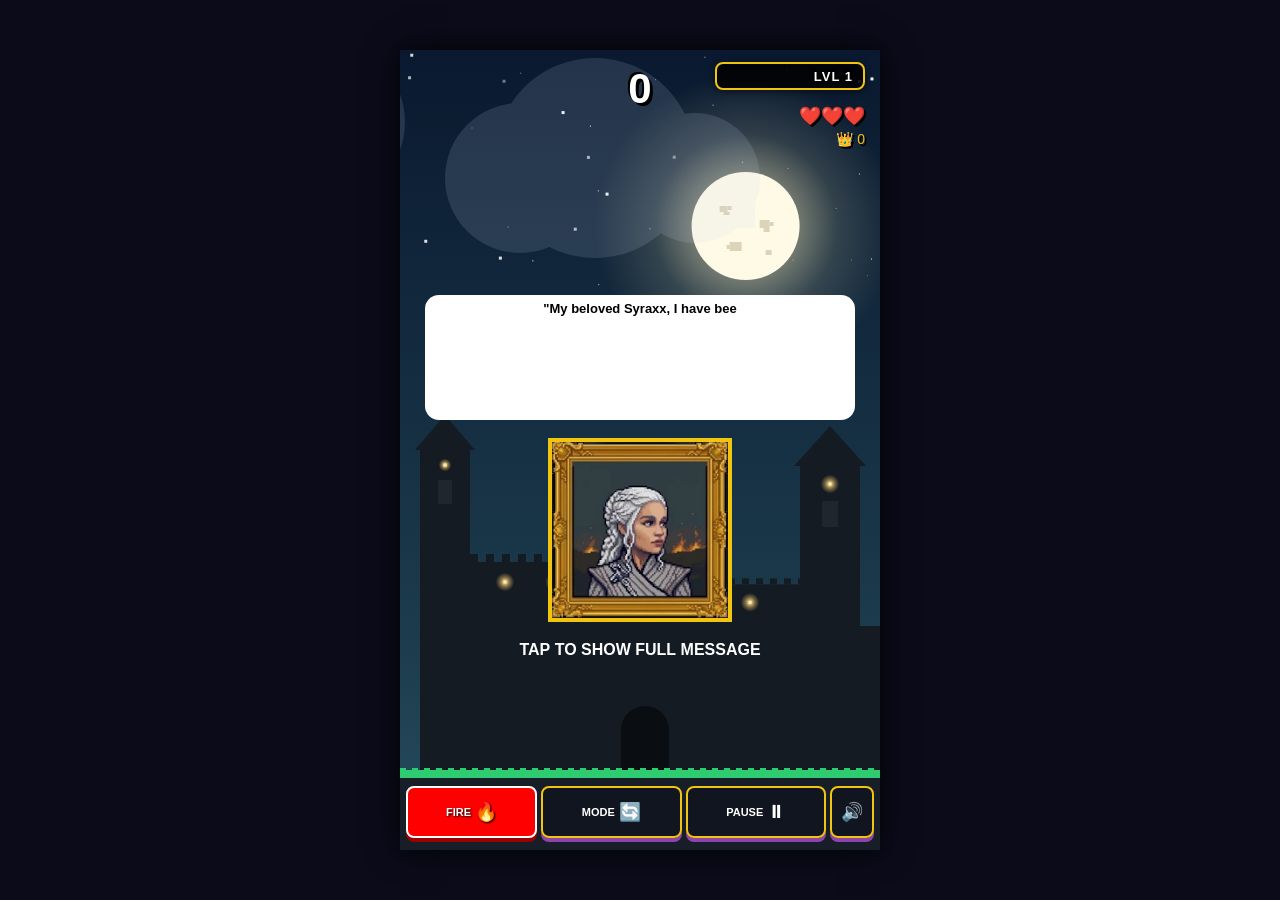
==== commit 7728b1a5: "Update index.html finally working pause screen" ====
--- a/index.html
+++ b/index.html
@@ -335,7 +335,7 @@
     
     <div style="display: flex; flex-direction: column; gap: 12px; width: 100%;">
       <button id="copyCodeBtn" class="action-btn modal-btn">COPY SAVE CODE 📋</button>
-      <button id="closeSaveModalBtn" class="action-btn modal-btn" style="background: #2ecc71; border-color: #fff; box-shadow: 0 4px 0 #27ae60;">RESUME GAME ▶️</button>
+      <button id="closeSaveModalBtn" class="action-btn modal-btn" style="background: #2ecc71; border-color: #fff; box-shadow: 0 4px 0 #27ae60;">RESUME ▶️</button>
     </div>
   </div>
 </div>
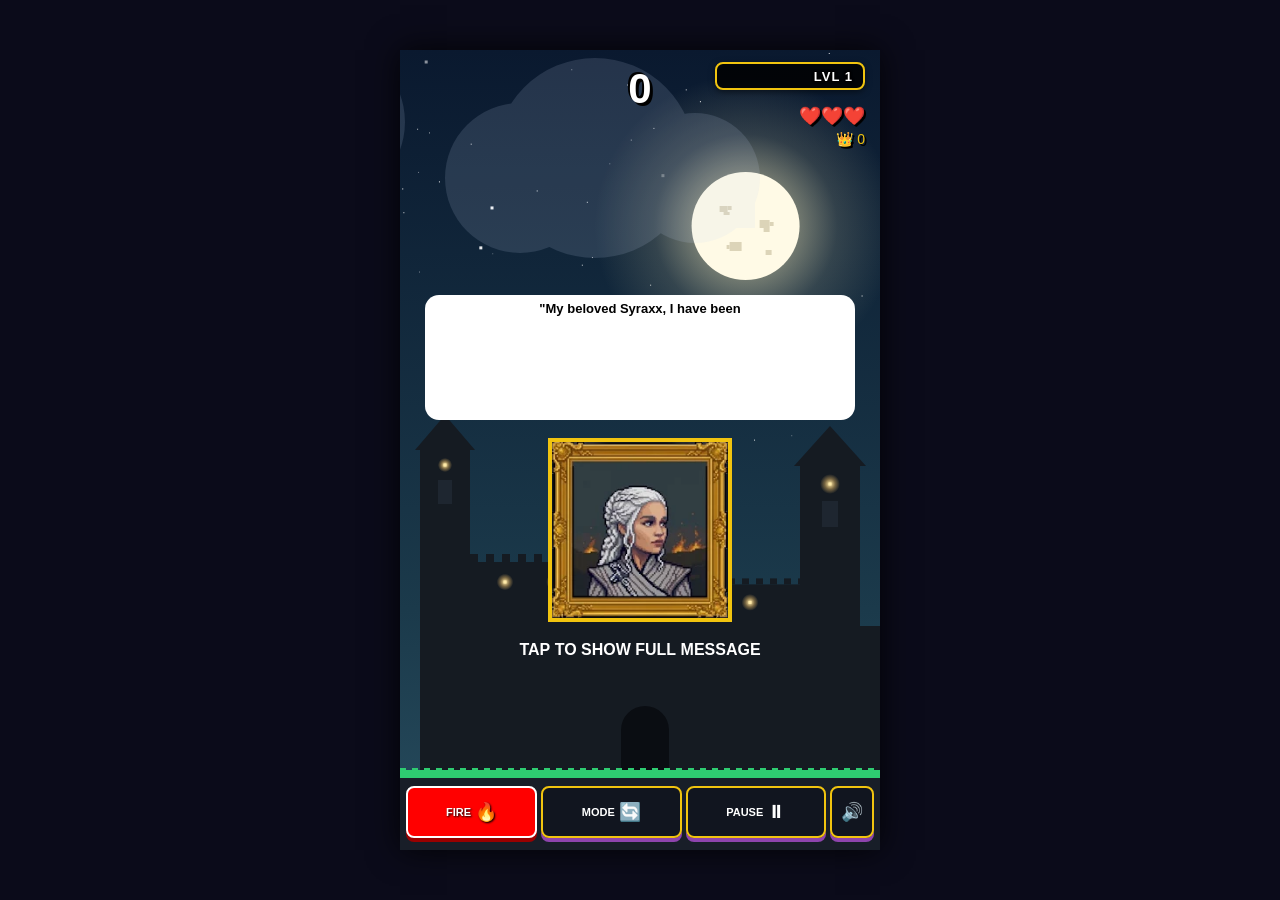
==== commit 6ea1e180: "Update index.html" ====
--- a/index.html
+++ b/index.html
@@ -1392,9 +1392,11 @@
       }
     }
 
-    function shootFire() {
-      if (state !== 'PLAYING') return;
-      sound.fireRoar();
+    // ✅ CORRECT: Only return if state is NOT 'PLAYING' AND NOT 'BOSS'
+function shootFire() {
+  if (state !== 'PLAYING' && state !== 'BOSS') return;
+  sound.fireRoar();
+  
      
       const fireworkColors = ['#f1c40f', '#e74c3c', '#ff7675', '#ff9f43', '#ffffff'];
 
@@ -1635,7 +1637,7 @@
         return;
       }
 
-      if (state === 'PLAYING') {
+      if (state === 'PLAYING' || state === 'BOSS'){
         dragon.velocity = dragon.jump;
         dragon.wingState = 1.0;
         sound.flap();
@@ -1689,47 +1691,52 @@
       handleActionRelease();
     });
 
-    window.addEventListener('keydown', (e) => {
-      if (e.code === 'Digit1' || e.code === 'Numpad1') {
-        debugWarpToLevel(1);
-      }
-      if (e.code === 'Digit2' || e.code === 'Numpad2') {
-        debugWarpToLevel(2);
-      }
-      if (e.code === 'Digit3' || e.code === 'Numpad3') {
-        debugWarpToLevel(3);
-      }
-
-      if (e.code === 'KeyC' && !e.repeat) {
-        if (state === 'PLAYING') {
-          startLevelCelebration(currentLevel, 'LEVEL1_CLEAR');
-          showKhaleesiBanner('"CELEBRATION ANIMATION TRIGGERED!"', 180);
-        }
-      }
-
-      if (e.code === 'Space' && !e.repeat) {
-        e.preventDefault();
-        handleActionPress();
-      }
-
-      if (e.code === 'KeyF' && !e.repeat) {
-        e.preventDefault();
-        sound.init();
-        if (state === 'PLAYING' && isFlapLockActive) {
-          shootFire();
-        }
-      }
-
-      if (e.code === 'KeyM' && !e.repeat) {
-        e.preventDefault();
-        toggleModeSwitch();
-      }
-
-      if (e.code === 'KeyP' && !e.repeat) {
-        e.preventDefault();
-        togglePauseGame();
-      }
-    });
+window.addEventListener('keydown', (e) => {
+  if (e.code === 'Digit1' || e.code === 'Numpad1') {
+    debugWarpToLevel(1);
+  }
+  if (e.code === 'Digit2' || e.code === 'Numpad2') {
+    debugWarpToLevel(2);
+  }
+  if (e.code === 'Digit3' || e.code === 'Numpad3') {
+    debugWarpToLevel(3);
+  }
+  if (e.code === 'KeyB') triggerBossBattle();
+
+  if (e.code === 'KeyC' && !e.repeat) {
+    if (state === 'PLAYING' || state === 'BOSS') {
+      startLevelCelebration(currentLevel, 'LEVEL1_CLEAR');
+      showKhaleesiBanner('"CELEBRATION ANIMATION TRIGGERED!"', 180);
+    }
+  }
+
+  // Allow Flap / Boost in both PLAYING and BOSS modes
+  if (e.code === 'Space' && !e.repeat) {
+    e.preventDefault();
+    handleActionPress();
+  }
+
+  // Allow Manual Firing in both PLAYING and BOSS modes when Flap-Lock is active
+  if (e.code === 'KeyF' && !e.repeat) {
+    e.preventDefault();
+    sound.init();
+    if ((state === 'PLAYING' || state === 'BOSS') && isFlapLockActive) {
+      shootFire();
+    }
+  }
+
+  // Allow Mode Toggle in PLAYING and BOSS modes
+  if (e.code === 'KeyM' && !e.repeat) {
+    e.preventDefault();
+    toggleModeSwitch();
+  }
+
+  // Allow Pause in PLAYING and BOSS modes
+  if (e.code === 'KeyP' && !e.repeat) {
+    e.preventDefault();
+    togglePauseGame();
+  }
+});
 
     function isolateBtnTouch(btn, callback) {
       btn.addEventListener('touchstart', (e) => {
@@ -1756,7 +1763,7 @@
 
     isolateBtnTouch(manualFireBtn, () => {
       sound.init();
-      if (state === 'PLAYING') {
+      if (state === 'PLAYING' || state === 'BOSS') {
         shootFire();
       }
     });
@@ -3426,141 +3433,143 @@
     }
 
     function drawParticles() {
-      const gY = height - groundHeight;
-      
-      for (let i = blackDebris.length - 1; i >= 0; i--) {
-        const d = blackDebris[i];
-        d.x += d.vx;
-        d.y += d.vy;
-        d.vy += d.gravity;
-        d.rotation += d.rotSpeed;
-
-        ctx.save();
-        ctx.translate(d.x, d.y);
-        ctx.rotate(d.rotation);
-        
-        ctx.fillStyle = '#11161d';
-        const halfSize = d.size / 2;
-        ctx.beginPath();
-        ctx.moveTo(0, -halfSize);
-        ctx.lineTo(halfSize, -halfSize * 0.6);
-        ctx.lineTo(halfSize * 0.8, halfSize);
-        ctx.lineTo(-halfSize * 0.8, halfSize);
-        ctx.lineTo(-halfSize, -halfSize * 0.6);
-        ctx.closePath();
-        ctx.fill();
-        ctx.restore();
-
-        if (d.y >= gY) {
-          for (let s = 0; s < 5; s++) {
-             particles.push({
-                x: d.x,
-                y: gY,
-                vx: (Math.random() - 0.5) * 6,
-                vy: (Math.random() - 0.7) * 4,
-                size: 2 + Math.random() * 2,
-                life: 15 + Math.random() * 10,
-                color: '#e74c3c'
-              });
-          }
-          blackDebris.splice(i, 1);
-        }
-      }
-
-      for (let i = flames.length - 1; i >= 0; i--) {
-        const f = flames[i];
-        f.vx *= f.dragX;
-        f.vy += f.gravity;
-        f.x += f.vx;
-        f.y += f.vy;
-        f.life--;
-
-        const lifeRatio = f.life / f.maxLife;
-        const curSize = f.size * lifeRatio;
-
-        if (Math.random() < 0.25) {
-          particles.push({
-            x: f.x + (Math.random() - 0.5) * 6,
-            y: f.y + (Math.random() - 0.5) * 6,
-            vx: (Math.random() - 0.5) * 1.2,
-            vy: (Math.random() - 0.5) * 1.2,
+  const gY = height - groundHeight;
+  
+  for (let i = blackDebris.length - 1; i >= 0; i--) {
+    const d = blackDebris[i];
+    d.x += d.vx;
+    d.y += d.vy;
+    d.vy += d.gravity;
+    d.rotation += d.rotSpeed;
+
+    ctx.save();
+    ctx.translate(d.x, d.y);
+    ctx.rotate(d.rotation);
+    
+    ctx.fillStyle = '#11161d';
+    const halfSize = d.size / 2;
+    ctx.beginPath();
+    ctx.moveTo(0, -halfSize);
+    ctx.lineTo(halfSize, -halfSize * 0.6);
+    ctx.lineTo(halfSize * 0.8, halfSize);
+    ctx.lineTo(-halfSize * 0.8, halfSize);
+    ctx.lineTo(-halfSize, -halfSize * 0.6);
+    ctx.closePath();
+    ctx.fill();
+    ctx.restore();
+
+    if (d.y >= gY) {
+      for (let s = 0; s < 5; s++) {
+         particles.push({
+            x: d.x,
+            y: gY,
+            vx: (Math.random() - 0.5) * 6,
+            vy: (Math.random() - 0.7) * 4,
             size: 2 + Math.random() * 2,
-            life: 15,
-            color: f.color
+            life: 15 + Math.random() * 10,
+            color: '#e74c3c'
           });
-        }
-
-        ctx.fillStyle = lifeRatio > 0.6 ? '#ffffff' : f.color;
-        ctx.fillRect(f.x, f.y, curSize, curSize);
-
-        if (f.y >= gY - 4) {
-          if (Math.random() < 0.35) {
-            groundFlames.push({
-              x: f.x,
-              life: 80 + Math.random() * 60,
-              boostIntensity: 1.0
-            });
-          }
-          flames.splice(i, 1);
-          continue;
-        }
-
-        obstacles.forEach(obs => {
-          if (f.x >= obs.x - 10 && f.x <= obs.x + obs.width + 10 && f.y >= obs.bottomY - 14 && f.y <= obs.bottomY + 20) {
-            if (Math.random() < 0.45) {
-              obs.surfaceFlames.push({
-                relX: f.x - obs.x,
-                width: 12,
-                maxWidth: 32 + Math.random() * 22,
-                height: 14,
-                maxHeight: 38 + Math.random() * 24,
-                spreadSpeed: (Math.random() - 0.5) * 1.4
-              });
-            }
-          }
+      }
+      blackDebris.splice(i, 1);
+    }
+  }
+
+  for (let i = flames.length - 1; i >= 0; i--) {
+    const f = flames[i];
+
+    // Physics update runs in both PLAYING and BOSS states
+    f.vx *= f.dragX;
+    f.vy += f.gravity;
+    f.x += f.vx;
+    f.y += f.vy;
+    f.life--;
+
+    const lifeRatio = f.life / f.maxLife;
+    const curSize = f.size * lifeRatio;
+
+    if (Math.random() < 0.25) {
+      particles.push({
+        x: f.x + (Math.random() - 0.5) * 6,
+        y: f.y + (Math.random() - 0.5) * 6,
+        vx: (Math.random() - 0.5) * 1.2,
+        vy: (Math.random() - 0.5) * 1.2,
+        size: 2 + Math.random() * 2,
+        life: 15,
+        color: f.color
+      });
+    }
+
+    ctx.fillStyle = lifeRatio > 0.6 ? '#ffffff' : f.color;
+    ctx.fillRect(f.x, f.y, curSize, curSize);
+
+    if (f.y >= gY - 4) {
+      if (Math.random() < 0.35) {
+        groundFlames.push({
+          x: f.x,
+          life: 80 + Math.random() * 60,
+          boostIntensity: 1.0
         });
-
-        if (f.life <= 0) flames.splice(i, 1);
-      }
-
-      for (let i = particles.length - 1; i >= 0; i--) {
-        const p = particles[i];
-        p.x += p.vx;
-        p.y += p.vy;
-        p.life--;
-        
-        ctx.fillStyle = p.color;
-        
-        if (p.isSmoke) {
-          ctx.globalAlpha = p.life / 60.0;
-          ctx.beginPath();
-          const halfSize = p.size / 2;
-          ctx.arc(p.x, p.y, p.size, 0, Math.PI * 2);
-          ctx.arc(p.x - halfSize, p.y + halfSize * 0.7, p.size * 0.8, 0, Math.PI * 2);
-          ctx.arc(p.x + halfSize, p.y - halfSize * 0.3, p.size * 0.7, 0, Math.PI * 2);
-          ctx.fill();
-          ctx.globalAlpha = 1.0;
-        } else {
-            ctx.fillRect(p.x, p.y, p.size, p.size);
-        }
-
-        if (p.life <= 0) particles.splice(i, 1);
-      }
-
-      for (let i = floatingTexts.length - 1; i >= 0; i--) {
-        const ft = floatingTexts[i];
-        ctx.save();
-        ctx.globalAlpha = ft.alpha;
-        ctx.font = 'bold 24px "Proxima Nova", sans-serif';
-        ctx.fillStyle = ft.color || '#2ecc71';
-        ctx.fillText(ft.text, ft.x, ft.y);
-        ctx.restore();
-
-        ft.y += ft.vy;
-        ft.alpha -= 0.015;
-        if (ft.alpha <= 0) floatingTexts.splice(i, 1);
-      }
-    }
+      }
+      flames.splice(i, 1);
+      continue;
+    }
+
+    obstacles.forEach(obs => {
+      if (f.x >= obs.x - 10 && f.x <= obs.x + obs.width + 10 && f.y >= obs.bottomY - 14 && f.y <= obs.bottomY + 20) {
+        if (Math.random() < 0.45) {
+          obs.surfaceFlames.push({
+            relX: f.x - obs.x,
+            width: 12,
+            maxWidth: 32 + Math.random() * 22,
+            height: 14,
+            maxHeight: 38 + Math.random() * 24,
+            spreadSpeed: (Math.random() - 0.5) * 1.4
+          });
+        }
+      }
+    });
+
+    if (f.life <= 0) flames.splice(i, 1);
+  }
+
+  for (let i = particles.length - 1; i >= 0; i--) {
+    const p = particles[i];
+    p.x += p.vx;
+    p.y += p.vy;
+    p.life--;
+    
+    ctx.fillStyle = p.color;
+    
+    if (p.isSmoke) {
+      ctx.globalAlpha = p.life / 60.0;
+      ctx.beginPath();
+      const halfSize = p.size / 2;
+      ctx.arc(p.x, p.y, p.size, 0, Math.PI * 2);
+      ctx.arc(p.x - halfSize, p.y + halfSize * 0.7, p.size * 0.8, 0, Math.PI * 2);
+      ctx.arc(p.x + halfSize, p.y - halfSize * 0.3, p.size * 0.7, 0, Math.PI * 2);
+      ctx.fill();
+      ctx.globalAlpha = 1.0;
+    } else {
+        ctx.fillRect(p.x, p.y, p.size, p.size);
+    }
+
+    if (p.life <= 0) particles.splice(i, 1);
+  }
+
+  for (let i = floatingTexts.length - 1; i >= 0; i--) {
+    const ft = floatingTexts[i];
+    ctx.save();
+    ctx.globalAlpha = ft.alpha;
+    ctx.font = 'bold 24px "Proxima Nova", sans-serif';
+    ctx.fillStyle = ft.color || '#2ecc71';
+    ctx.fillText(ft.text, ft.x, ft.y);
+    ctx.restore();
+
+    ft.y += ft.vy;
+    ft.alpha -= 0.015;
+    if (ft.alpha <= 0) floatingTexts.splice(i, 1);
+  }
+}
 
     function triggerHit() {
       if (invulnerableTimer > 0 || khaleesiMounted || state === 'LEVEL_CELEBRATE') return;
@@ -3650,6 +3659,9 @@
       sound.updateMusicState(state);
 
       if (state === 'PAUSED' || state === 'CUTSCENE' || state === 'LEVEL_DIALOGUE') return;
+
+      // ADD THIS LINE:
+  if (state === 'BOSS') { updateBossLogic(); return; }
 
       if (state === 'LEVEL_CELEBRATE') {
         updateLevelCelebration();
@@ -4559,6 +4571,7 @@
       drawKnights();
       drawGround();
       drawParticles();
+      if (state === 'BOSS') renderBoss();
 
       if (state === 'SPLASH') {
         const portraitSize = 180;
@@ -4643,6 +4656,9 @@
         renderPauseScreen();
       } else if (state === 'GAMEOVER') {
         renderGameOverScreen();
+      } else if (state === 'BOSS') {
+        drawDragon(dragon.x, dragon.y);
+        renderMountedKhaleesiHUD();
       } else {
         drawDragon(dragon.x, dragon.y);
         renderMountedKhaleesiHUD();
@@ -4688,6 +4704,241 @@
       ctx.textAlign = 'left';
     }
 
+    // ==========================================
+// SIEGE ENGINE BOSS LOGIC & RENDERING
+// ==========================================
+
+const bossState = {
+  active: false,
+  x: 0,
+  wheelAngle: 0,
+  topHp: 100,
+  midHp: 100,
+  botHp: 100,
+  topTimer: 0,
+  botTimer: 0,
+  topChainProgress: 0,
+  botChainProgress: 0,
+  topState: 'IDLE',
+  botState: 'IDLE',
+  archers: [],
+  groupShootTimer: 0,
+  speechBubbleTimer: 0,
+  ladderTimer: 0
+};
+
+function triggerBossBattle() {
+  state = 'BOSS';
+  bossState.active = true;
+  bossState.x = width;
+  bossState.topHp = 100;
+  bossState.midHp = 100;
+  bossState.botHp = 100;
+  bossState.topState = 'IDLE';
+  bossState.botState = 'IDLE';
+  bossState.topTimer = 100;
+  bossState.botTimer = 180;
+  bossState.archers = [];
+  
+  for (let i = 0; i < 6; i++) {
+    bossState.archers.push({ xRel: 20 + i * 20, yRel: height * 0.45, hp: 1 });
+  }
+
+  obstacles = [];
+  battlements = [];
+  archers = [];
+  knights = [];
+  smallKnights = [];
+  goldKnights = [];
+  trebuchets = [];
+  arrows = [];
+  trebuchetBoulders = [];
+  
+  showKhaleesiBanner('"Look Syraxx! A siege tower!"', 250);
+}
+
+function updateBossLogic() {
+  bossState.wheelAngle += 0.05;
+  bossState.x = Math.max(width - width / 3, bossState.x - 0.2);
+
+  // ----------------------------------------------------
+  // DRAGON FLIGHT, GRAVITY & SCREEN BOUNDS IN BOSS MODE
+  // ----------------------------------------------------
+  dragon.velocity += dragon.gravity;
+  dragon.y += dragon.velocity;
+
+  const gY = height - groundHeight;
+
+  // Handle dragon screen boundaries
+  if (dragon.y + dragon.size / 2 >= gY || dragon.y - dragon.size / 2 <= 0) {
+    if (!khaleesiMounted) {
+      triggerHit();
+      if (lives > 0) {
+        dragon.y = height * 0.4;
+        dragon.velocity = 0;
+      }
+    } else {
+      dragon.y = Math.max(dragon.size / 2, Math.min(gY - dragon.size / 2, dragon.y));
+    }
+  }
+
+  // Handle boost movement recovery
+  dragon.x += dragon.vx;
+  dragon.vx *= 0.90;
+
+  const thirtyPercentWidth = width * 0.30;
+  if (dragon.x > dragon.baseX) {
+    let returnSpeed = 1.2;
+    if (dragon.x > thirtyPercentWidth) {
+      const extraRatio = (dragon.x - thirtyPercentWidth) / (width - thirtyPercentWidth);
+      returnSpeed = 3.5 + extraRatio * 9.0;
+    }
+    dragon.x -= returnSpeed;
+    if (dragon.x < dragon.baseX) dragon.x = dragon.baseX;
+  }
+
+  // ----------------------------------------------------
+  // SIEGE TOWER BOSS MECHANICS
+  // ----------------------------------------------------
+  if (bossState.topHp > 0) {
+    bossState.topTimer--;
+    if (bossState.topTimer <= 0) {
+      bossState.topState = 'LAUNCHING';
+      bossState.topChainProgress += 0.02;
+      if (bossState.topChainProgress >= 1) {
+        bossState.topState = 'IDLE';
+        bossState.topChainProgress = 0;
+        bossState.topTimer = 220;
+      }
+    }
+  }
+
+  if (bossState.botHp > 0) {
+    bossState.botTimer--;
+    if (bossState.botTimer <= 0) {
+      bossState.botState = 'LAUNCHING';
+      bossState.botChainProgress += 0.02;
+      if (bossState.botChainProgress >= 1) {
+        bossState.botState = 'IDLE';
+        bossState.botChainProgress = 0;
+        bossState.botTimer = 220;
+      }
+    }
+  }
+
+  if (bossState.midHp > 0) {
+    bossState.groupShootTimer++;
+    if (bossState.groupShootTimer >= 180) {
+      bossState.groupShootTimer = 0;
+      bossState.speechBubbleTimer = 60;
+      sound.arrowLaunch();
+      
+      bossState.archers.forEach(a => {
+        arrows.push({
+          x: bossState.x + a.xRel,
+          y: a.yRel,
+          vx: -6,
+          vy: (Math.random() - 0.5) * 2,
+          angle: Math.PI,
+          life: 180
+        });
+      });
+    }
+    if (bossState.speechBubbleTimer > 0) bossState.speechBubbleTimer--;
+
+    if (bossState.archers.length < 10) {
+      bossState.ladderTimer++;
+      if (bossState.ladderTimer > 90) {
+        bossState.ladderTimer = 0;
+        bossState.archers.push({ xRel: 20 + bossState.archers.length * 12, yRel: height * 0.45, hp: 1 });
+      }
+    }
+  }
+
+  flames.forEach(f => {
+    if (f.x > bossState.x) {
+      if (f.y < height / 3 && bossState.topHp > 0) {
+        bossState.topHp = Math.max(0, bossState.topHp - 1);
+      } else if (f.y >= height / 3 && f.y < (height * 2) / 3 && bossState.midHp > 0) {
+        bossState.midHp = Math.max(0, bossState.midHp - 1);
+        if (Math.random() < 0.2) bossState.archers.pop();
+      } else if (f.y >= (height * 2) / 3 && bossState.botHp > 0) {
+        bossState.botHp = Math.max(0, bossState.botHp - 1);
+      }
+    }
+  });
+
+  if (bossState.topHp <= 0 && bossState.midHp <= 0 && bossState.botHp <= 0) {
+    startLevelCelebration(4, 'LEVEL4_CLEAR');
+  }
+}
+
+function renderBoss() {
+  const bw = width / 3;
+  const bx = bossState.x;
+
+  ctx.fillStyle = '#2c3e50';
+  ctx.fillRect(bx, 0, bw, height);
+
+  ctx.save();
+  ctx.translate(bx + bw / 2, height - 30);
+  ctx.rotate(bossState.wheelAngle);
+  ctx.fillStyle = '#7f8c8d';
+  ctx.beginPath();
+  ctx.arc(0, 0, 35, 0, Math.PI * 2);
+  ctx.fill();
+  ctx.restore();
+
+  const drawLifeBar = (y, hp) => {
+    ctx.fillStyle = '#000';
+    ctx.fillRect(bx + 10, y + 10, bw - 20, 10);
+    ctx.fillStyle = hp > 0 ? '#2ecc71' : '#e74c3c';
+    ctx.fillRect(bx + 10, y + 10, (bw - 20) * (hp / 100), 10);
+  };
+
+  ctx.fillStyle = bossState.topHp > 0 ? '#34495e' : '#11161d';
+  ctx.fillRect(bx, 0, bw, height / 3);
+  drawLifeBar(10, bossState.topHp);
+  if (bossState.topState === 'LAUNCHING') {
+    const attackX = bx - bossState.topChainProgress * width;
+    ctx.fillStyle = '#e74c3c';
+    ctx.beginPath();
+    ctx.arc(attackX, height / 6, height / 6, 0, Math.PI * 2);
+    ctx.fill();
+  }
+
+  ctx.fillStyle = bossState.midHp > 0 ? '#2c3e50' : '#11161d';
+  ctx.fillRect(bx, height / 3, bw, height / 3);
+  drawLifeBar(height / 3 + 10, bossState.midHp);
+  
+  if (bossState.midHp > 0) {
+    bossState.archers.forEach(a => {
+      ctx.fillStyle = '#27ae60';
+      ctx.fillRect(bx + a.xRel, a.yRel, 10, 14);
+    });
+    if (bossState.speechBubbleTimer > 0) {
+      ctx.fillStyle = '#fff';
+      ctx.fillRect(bx - 70, height / 3 + 30, 60, 30);
+      ctx.fillStyle = '#000';
+      ctx.font = 'bold 12px sans-serif';
+      ctx.fillText('LOOSE!', bx - 60, height / 3 + 50);
+    }
+  }
+
+  ctx.fillStyle = bossState.botHp > 0 ? '#34495e' : '#11161d';
+  ctx.fillRect(bx, (height * 2) / 3, bw, height / 3);
+  drawLifeBar((height * 2) / 3 + 10, bossState.botHp);
+  if (bossState.botState === 'LAUNCHING') {
+    const attackX = bx - bossState.botChainProgress * width;
+    ctx.fillStyle = '#e74c3c';
+    ctx.beginPath();
+    ctx.arc(attackX, (height * 5) / 6, height / 6, 0, Math.PI * 2);
+    ctx.fill();
+  }
+
+  // Draw fired arrows so they are visible during the boss fight
+  drawArchersAndArrows();
+}
     function loop() {
       update();
       render();
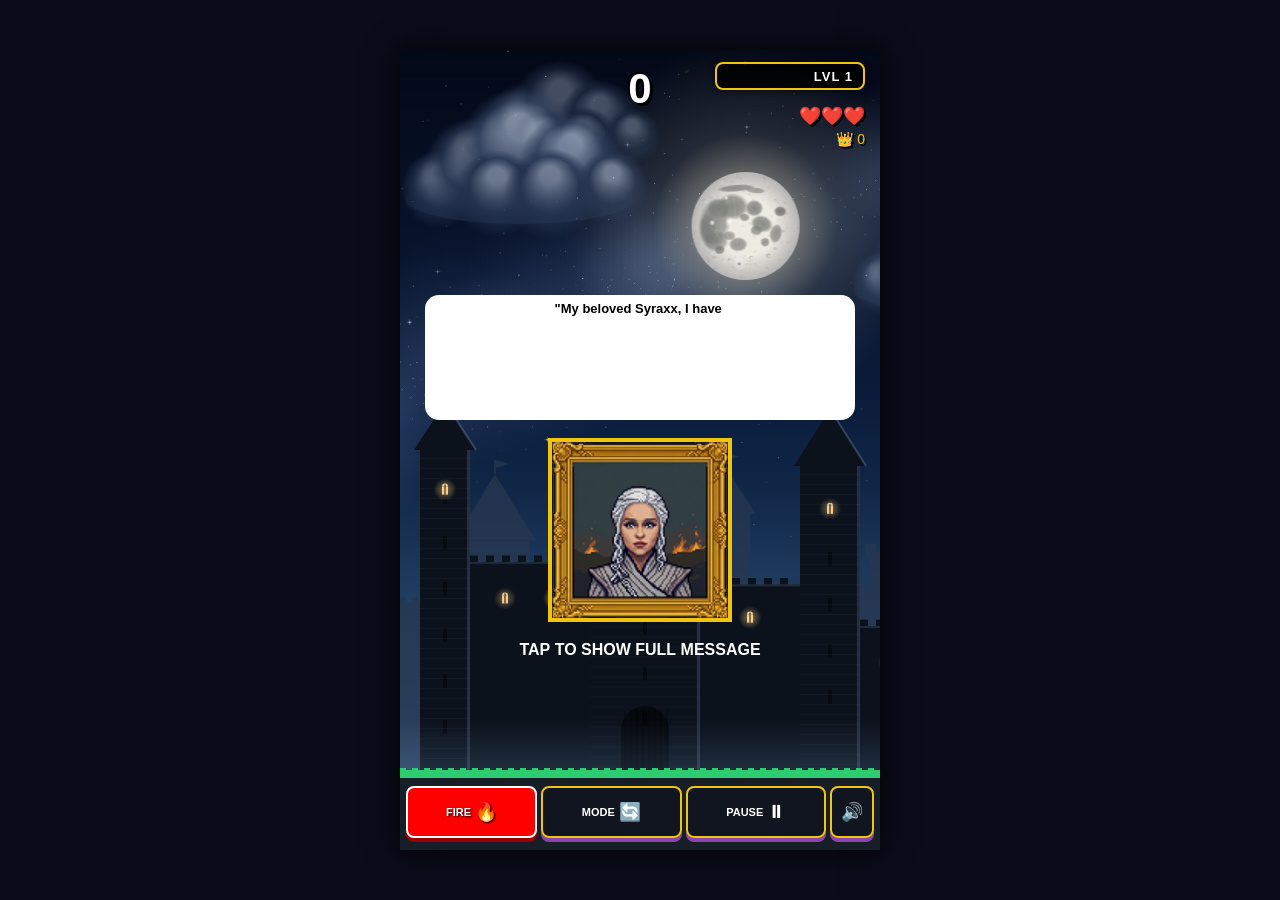
==== commit 00079510: "Flappy Dragon Conqueror: split source, boss fight, levels 4-5 - Split the single-file game into src/" ====
--- a/index.html
+++ b/index.html
@@ -6,304 +6,27 @@
   <title>Flappy Dragon Conqueror</title>
   <link rel="manifest" href="manifest.json">
   <meta name="theme-color" content="#0b0b1a">
-  <style>
-    * {
-      box-sizing: border-box;
-      user-select: none;
-      -webkit-user-select: none;
-      -webkit-tap-highlight-color: transparent;
-      margin: 0;
-      padding: 0;
-    }
-    body, html {
-      width: 100%;
-      height: 100%;
-      overflow: hidden;
-      background-color: #0b0b1a;
-      font-family: 'Proxima Nova', -apple-system, BlinkMacSystemFont, 'Segoe UI', Roboto, Helvetica, Arial, sans-serif;
-      display: flex;
-      justify-content: center;
-      align-items: center;
-      touch-action: manipulation;
-    }
-    #game-container {
-      position: relative;
-      width: 100%;
-      max-width: 480px;
-      height: 100%;
-      max-height: 800px;
-      background: #0f0f2d;
-      box-shadow: 0 0 30px rgba(0,0,0,0.8);
-      overflow: hidden;
-      cursor: pointer;
-      touch-action: manipulation;
-    }
-    canvas {
-      display: block;
-      width: 100%;
-      height: 100%;
-      touch-action: none;
-      image-rendering: pixelated;
-      image-rendering: crisp-edges;
-    }
-    .score-display {
-      position: absolute;
-      top: 15px;
-      width: 100%;
-      text-align: center;
-      font-size: 42px;
-      font-weight: 800;
-      color: #fff;
-      text-shadow: 3px 3px 0px #000, -2px -2px 0px #000;
-      pointer-events: none;
-      z-index: 10;
-    }
-    .hearts-display {
-      position: absolute;
-      top: 55px;
-      right: 15px;
-      font-size: 18px;
-      z-index: 20;
-      pointer-events: none;
-      text-shadow: 2px 2px 0 #000;
-      text-align: right;
-      display: flex;
-      flex-direction: column;
-      align-items: flex-end;
-      gap: 2px;
-    }
-    .level-progress-badge {
-      position: absolute;
-      top: 12px;
-      right: 15px;
-      width: 150px;
-      height: 28px;
-      background: rgba(0, 0, 0, 0.85);
-      border: 2px solid #f1c40f;
-      border-radius: 8px;
-      overflow: hidden;
-      z-index: 20;
-      pointer-events: none;
-      box-shadow: 0 2px 6px rgba(0,0,0,0.5);
-    }
-    .level-progress-fill {
-      position: absolute;
-      top: 0;
-      left: 0;
-      height: 100%;
-      width: 0%;
-      background: linear-gradient(90deg, #e74c3c, #f1c40f, #2ecc71);
-      transition: width 0.1s linear;
-      z-index: 1;
-    }
-    .level-progress-text {
-      position: absolute;
-      top: 0;
-      right: 10px;
-      height: 100%;
-      display: flex;
-      align-items: center;
-      font-size: 13px;
-      font-weight: 800;
-      color: #ffffff;
-      text-shadow: 1px 1px 2px #000, -1px -1px 2px #000, 1px -1px 2px #000, -1px 1px 2px #000;
-      z-index: 2;
-      letter-spacing: 1px;
-    }
-    .bottom-controls-bar {
-      position: absolute;
-      bottom: 12px;
-      left: 0;
-      width: 100%;
-      display: flex;
-      justify-content: space-evenly;
-      align-items: center;
-      padding: 0 6px;
-      gap: 4px;
-      z-index: 50;
-    }
-    .bottom-controls-bar.flipped {
-      flex-direction: row-reverse;
-    }
-    .action-btn {
-      background: rgba(16, 20, 30, 0.85);
-      border: 2px solid #f1c40f;
-      color: #fff;
-      font-family: 'Proxima Nova', -apple-system, BlinkMacSystemFont, 'Segoe UI', Roboto, Helvetica, Arial, sans-serif;
-      font-weight: 700;
-      font-size: 11px;
-      min-height: 52px;
-      padding: 10px 6px;
-      border-radius: 8px;
-      cursor: pointer;
-      box-shadow: 0 4px 0 #8e44ad;
-      touch-action: manipulation;
-      white-space: nowrap;
-      flex: 1;
-      text-align: center;
-      display: flex;
-      justify-content: center;
-      align-items: center;
-      gap: 4px;
-    }
-    .btn-symbol {
-      font-size: 18px;
-      line-height: 1;
-    }
-    .btn-symbol-large {
-      font-family: 'Segoe UI Symbol', 'Apple Color Emoji', 'Noto Color Emoji', sans-serif;
-      font-size: 18px;
-      line-height: 1;
-      font-weight: 900;
-    }
-    .action-btn:active {
-      transform: translateY(2px);
-      box-shadow: 0 2px 0 #8e44ad;
-    }
-    .action-btn.active {
-      background: rgba(16, 20, 30, 0.85);
-      border-color: #f1c40f;
-      box-shadow: 0 4px 0 #8e44ad;
-    }
-/* PAUSE SCREEN & MODAL BUTTON SIZING & TOUCH HITBOXES */
-    .modal-btn,
-    .pause-btn,
-    .pause-overlay button {
-      min-height: 60px !important;
-      width: 100% !important;
-      font-size: 16px !important;
-      font-weight: 800 !important;
-      padding: 0 16px !important;
-      border-radius: 10px !important;
-      touch-action: manipulation;
-      cursor: pointer;
-      display: flex;
-      justify-content: center;
-      align-items: center;
-      text-align: center;
-      line-height: 60px;
-      pointer-events: auto !important; /* Button itself receives taps */
-    }
-
-    /* Prevent icons/text inside pause buttons from blocking clicks */
-    .modal-btn *,
-    .pause-btn *,
-    .pause-overlay button * {
-      pointer-events: none !important;
-    }
-    .fire-btn {
-      background: #ff0000 !important;
-      border-color: #ffffff !important;
-      box-shadow: 0 4px 0 #990000 !important;
-      color: #ffffff !important;
-      text-shadow: 1px 1px 2px #000;
-      flex: 0 0 28% !important;
-      max-width: 28% !important;
-      width: 28% !important;
-    }
-    .fire-btn:active {
-      box-shadow: 0 2px 0 #990000 !important;
-    }
-    .sound-toggle-btn {
-      max-width: 48px;
-      min-width: 44px;
-      height: 52px;
-      padding: 0;
-      display: flex;
-      justify-content: center;
-      align-items: center;
-      font-size: 18px;
-      flex: 0 0 auto;
-    }
-    .modal-overlay {
-      position: absolute;
-      top: 0;
-      left: 0;
-      width: 100%;
-      height: 100%;
-      background: rgba(0, 0, 0, 0.88);
-      display: flex;
-      flex-direction: column;
-      justify-content: center;
-      align-items: center;
-      z-index: 100;
-      padding: 20px;
-    }
-    .modal-box {
-      background: #11161d;
-      border: 3px solid #f1c40f;
-      border-radius: 12px;
-      padding: 20px;
-      width: 95%;
-      max-width: 380px;
-      text-align: center;
-      color: #fff;
-      box-shadow: 0 0 20px rgba(241, 196, 15, 0.3);
-    }
-    .modal-title {
-      font-size: 20px;
-      font-weight: 800;
-      color: #f1c40f;
-      margin-bottom: 12px;
-    }
-    .save-code-box {
-      background: #000;
-      color: #2ecc71;
-      font-size: 24px;
-      letter-spacing: 4px;
-      font-weight: bold;
-      padding: 12px;
-      border: 1px dashed #2ecc71;
-      border-radius: 6px;
-      margin: 14px 0;
-      word-break: break-all;
-      user-select: all;
-      -webkit-user-select: all;
-    }
-    .save-input-box {
-      width: 100%;
-      background: #000;
-      color: #f1c40f;
-      font-size: 18px;
-      letter-spacing: 3px;
-      font-family: inherit;
-      padding: 10px;
-      border: 1px solid #f1c40f;
-      border-radius: 6px;
-      margin: 14px 0;
-      text-align: center;
-      text-transform: uppercase;
-      user-select: text;
-      -webkit-user-select: text;
-    }
-    #shareCanvas {
-      width: 100%;
-      height: auto;
-      border-radius: 8px;
-      border: 2px solid #f1c40f;
-      margin-bottom: 12px;
-    }
-  </style>
+  <link rel="stylesheet" href="src/style.css">
 </head>
 <body>
 
 <!-- Level & Cutscene Audio Tracks -->
-  <audio id="bgMusic" src="battleground_remastered.mp3" loop preload="auto"></audio>
-  <audio id="uiMusic" src="EpicOrchestralFantasy.mp3" loop preload="auto"></audio>
-  <audio id="cutsceneMusic" src="Dark Descent.mp3" loop preload="auto"></audio>
+  <audio id="bgMusic" src="assets/audio/battleground_remastered.mp3" loop preload="auto"></audio>
+  <audio id="uiMusic" src="assets/audio/EpicOrchestralFantasy.mp3" loop preload="auto"></audio>
+  <audio id="cutsceneMusic" src="assets/audio/Dark Descent.mp3" loop preload="auto"></audio>
 
   <!-- Sound Effects Preload (Only existing files) -->
-  <audio id="sfxBoost" src="wings_flap_large.flac" preload="auto"></audio>
-  <audio id="sfxRockBreak" src="rock_breaking.flac" preload="auto"></audio>
-  <audio id="sfxArrow" src="swish_3.wav" preload="auto"></audio>
-  <audio id="sfxBoulder" src="cannon_01.ogg" preload="auto"></audio>
+  <audio id="sfxBoost" src="assets/audio/wings_flap_large.flac" preload="auto"></audio>
+  <audio id="sfxRockBreak" src="assets/audio/rock_breaking.flac" preload="auto"></audio>
+  <audio id="sfxArrow" src="assets/audio/swish_3.wav" preload="auto"></audio>
+  <audio id="sfxBoulder" src="assets/audio/cannon_01.ogg" preload="auto"></audio>
 
   <!-- Celebration Audio Elements -->
-  <audio id="sfxFireworks" src="fw_loop.ogg" preload="auto"></audio>
+  <audio id="sfxFireworks" src="assets/audio/fw_loop.ogg" preload="auto"></audio>
 
   <!-- Royal Entrance Audio Elements -->
-  <audio id="sfxQueenEntrance" src="lets_go_i_cant_stand_another_minute_here.ogg" preload="auto"></audio>
-  <audio id="sfxKingEntrance" src="ogalaughter_2.ogg" preload="auto"></audio>
+  <audio id="sfxQueenEntrance" src="assets/audio/lets_go_i_cant_stand_another_minute_here.ogg" preload="auto"></audio>
+  <audio id="sfxKingEntrance" src="assets/audio/ogalaughter_2.ogg" preload="auto"></audio>
 
   <div id="game-container">
     <canvas id="gameCanvas"></canvas>
@@ -331,11 +54,11 @@
     <div class="modal-title" style="font-size: 24px; margin-bottom: 16px;">GAME PAUSED</div>
     
     <p style="font-size: 13px; color: #ccc; margin-bottom: 6px;">Your save code:</p>
-    <div id="saveCodeDisplay" class="save-code-box" style="font-size: 22px; padding: 14px; margin-bottom: 20px;">-------</div>
+    <div id="saveCodeDisplay" class="save-code-box" style="font-size: 20px; white-space: nowrap; padding: 14px; margin-bottom: 20px;">----&#8209;----&#8209;----</div>
     
     <div style="display: flex; flex-direction: column; gap: 12px; width: 100%;">
       <button id="copyCodeBtn" class="action-btn modal-btn">COPY SAVE CODE 📋</button>
-      <button id="closeSaveModalBtn" class="action-btn modal-btn" style="background: #2ecc71; border-color: #fff; box-shadow: 0 4px 0 #27ae60;">RESUME ▶️</button>
+      <button id="closeSaveModalBtn" class="action-btn modal-btn" style="background: #2ecc71; border-color: #fff; box-shadow: 0 4px 0 #27ae60;">◀️ RETURN</button>
     </div>
   </div>
 </div>
@@ -355,7 +78,7 @@
       <div class="modal-box">
         <div class="modal-title">LOAD GAME</div>
         <p style="font-size: 12px; color: #ccc;">Enter save code:</p>
-        <input type="text" id="loadCodeInput" class="save-input-box" maxlength="7" placeholder="XXXXXXX">
+        <input type="text" id="loadCodeInput" class="save-input-box" maxlength="16" placeholder="XXXX-XXXX-XXXX" autocapitalize="characters" autocomplete="off" spellcheck="false">
         <div style="display: flex; gap: 8px;">
           <button id="cancelLoadBtn" class="action-btn" style="background: #e74c3c; border-color: #fff; box-shadow: 0 4px 0 #c0392b;">CANCEL</button>
           <button id="confirmLoadBtn" class="action-btn" style="background: #2ecc71; border-color: #fff; box-shadow: 0 4px 0 #27ae60;">LOAD</button>
@@ -364,4588 +87,27 @@
     </div>
   </div>
 
-<script>
-    if ('serviceWorker' in navigator) {
-      window.addEventListener('load', () => {
-        navigator.serviceWorker.register('./sw.js').catch(() => {});
-      });
-    }
-
-    function createFallbackCanvas(width, height, color, label) {
-      const c = document.createElement('canvas');
-      c.width = width;
-      c.height = height;
-      const x = c.getContext('2d');
-      x.fillStyle = color;
-      x.fillRect(0, 0, width, height);
-      x.fillStyle = '#ffffff';
-      x.font = 'bold 12px sans-serif';
-      x.textAlign = 'center';
-      x.fillText(label, width / 2, height / 2);
-      const img = new Image();
-      img.src = c.toDataURL();
-      return img;
-    }
-
-    const bgMusicAudio = document.getElementById('bgMusic');
-    const uiMusicAudio = document.getElementById('uiMusic');
-    const cutsceneMusicAudio = document.getElementById('cutsceneMusic');
-
-    const sfxBoost = document.getElementById('sfxBoost');
-    const sfxRockBreak = document.getElementById('sfxRockBreak');
-    const sfxArrow = document.getElementById('sfxArrow');
-    const sfxBoulder = document.getElementById('sfxBoulder');
-    const sfxQueenEntrance = document.getElementById('sfxQueenEntrance');
-    const sfxKingEntrance = document.getElementById('sfxKingEntrance');
-    const sfxFireworks = document.getElementById('sfxFireworks');
-
-    bgMusicAudio.volume = 0.25;
-    uiMusicAudio.volume = 0.25;
-    cutsceneMusicAudio.volume = 0.25;
-
-    const khaleesiFrame1 = new Image(); khaleesiFrame1.src = './khaleesi1.png';
-    const khaleesiFrame2 = new Image(); khaleesiFrame2.src = './khaleesi2.png';
-    const kingFrame1 = new Image(); kingFrame1.src = './king1.png';
-    const kingFrame2 = new Image(); kingFrame2.src = './king2.png';
-    const queenFrame1 = new Image(); queenFrame1.src = './queen1.png';
-    const queenFrame2 = new Image(); queenFrame2.src = './queen2.png';
-    const kheadImg = new Image(); kheadImg.src = './khead.png';
-    const qheadImg = new Image(); qheadImg.src = './qhead.png';
-
-    const kingFallback1 = createFallbackCanvas(160, 160, '#2c3e50', 'KING 1');
-    const kingFallback2 = createFallbackCanvas(160, 160, '#34495e', 'KING 2');
-    const queenFallback1 = createFallbackCanvas(160, 160, '#8e44ad', 'QUEEN 1');
-    const queenFallback2 = createFallbackCanvas(160, 160, '#9b59b6', 'QUEEN 2');
-    const kheadFallback = createFallbackCanvas(160, 160, '#d35400', 'KING HEAD');
-    const qheadFallback = createFallbackCanvas(160, 160, '#c0392b', 'QUEEN HEAD');
-
-    const fullStoryText = [
-      '"My beloved Syraxx, I have been',
-      'captured by the slavers. Burn',
-      'their castle to the ground and',
-      'find me. You are my heart',
-      'and soul. BREAK THE WHEEL!"'
-    ];
-    let totalCharCount = fullStoryText.join('\n').length;
-    let typedCharIndex = 0;
-    let textTypingComplete = false;
-
-    let khaleesiBannerTimer = 0;
-    let khaleesiBannerText = "";
-
-    let currentLevel = 1;
-    let levelTimerSeconds = 0;
-    const LEVEL_DURATIONS = {
-      1: 90,
-      2: 180,
-      3: 300
-    };
-
-    let level2KhaleesiSpawned = false;
-    let level2RoyalSpawned = false;
-
-    let celebrationTimer = 0;
-    let celebrationAngle = 0;
-    let celebrationFadeAlpha = 0;
-
-    const gameStats = {
-      burnedTowers: 0,
-      villagersKilled: 0,
-      archersKilled: 0,
-      trebuchetsDestroyed: 0,
-      kingsBeheaded: 0,
-      queensBeheaded: 0,
-      khaleesiRescues: 0
-    };
-
-    function showKhaleesiBanner(text, duration = 200) {
-      khaleesiBannerText = text;
-      khaleesiBannerTimer = duration;
-    }
-
-    function updateLevelBadgeUI() {
-      const progressBarFill = document.getElementById('progressBarFill');
-      if (currentLevel > 3) {
-        levelBadge.innerText = 'VICTORY!';
-        if (progressBarFill) progressBarFill.style.width = '100%';
-        return;
-      }
-      levelBadge.innerText = `LVL ${currentLevel}`;
-      const maxSecs = LEVEL_DURATIONS[currentLevel] || 90;
-      const progressPercent = Math.min(100, Math.max(0, (levelTimerSeconds / maxSecs) * 100));
-      if (progressBarFill) {
-        progressBarFill.style.width = `${progressPercent}%`;
-      }
-    }
-
-    class SoundEngine {
-      constructor() {
-        this.ctx = null;
-        this.muted = false;
-        this.isBoostPlaying = false;
-      }
-      init() {
-        if (!this.ctx) {
-          const AudioContext = window.AudioContext || window.webkitAudioContext;
-          this.ctx = new AudioContext();
-        }
-        if (this.ctx.state === 'suspended') {
-          this.ctx.resume();
-        }
-      }
-
-      playSoundEffect(audioElem, volume = 0.8) {
-        if (this.muted) return;
-        if (audioElem && audioElem.src) {
-          try {
-            audioElem.currentTime = 0;
-            audioElem.volume = volume;
-            audioElem.play().catch(() => {});
-          } catch(e) {}
-        }
-      }
-
-      stopRoyalSounds() {
-        if (sfxQueenEntrance) {
-          sfxQueenEntrance.pause();
-          sfxQueenEntrance.currentTime = 0;
-        }
-        if (sfxKingEntrance) {
-          sfxKingEntrance.pause();
-          sfxKingEntrance.currentTime = 0;
-        }
-      }
-
-      playFlapSound() {
-        if (this.muted || this.isBoostPlaying) return;
-        
-        if (sfxBoost && sfxBoost.src) {
-          this.isBoostPlaying = true;
-          sfxBoost.currentTime = 0;
-          sfxBoost.volume = 0.4;
-          
-          const handleEnded = () => {
-            this.isBoostPlaying = false;
-            sfxBoost.removeEventListener('ended', handleEnded);
-          };
-          
-          sfxBoost.addEventListener('ended', handleEnded);
-          
-          sfxBoost.play().catch(() => {
-            this.isBoostPlaying = false;
-          });
-        }
-      }
-
-      whoosh() {
-        this.playFlapSound();
-      }
-
-      flap() {
-        this.playFlapSound();
-      }
-
-      fireRoar() {
-    if (this.muted) return;
-    this.init();
-    
-    // Create a low frequency pitch sweep for the fire roar core
-    const osc = this.ctx.createOscillator();
-    const gain = this.ctx.createGain();
-    
-    osc.type = 'sawtooth';
-    osc.connect(gain);
-    gain.connect(this.ctx.destination);
-    
-    // Pitch drop simulation (fire release crackle into low rumble)
-    osc.frequency.setValueAtTime(220, this.ctx.currentTime);
-    osc.frequency.exponentialRampToValueAtTime(45, this.ctx.currentTime + 0.35);
-    
-    // Volume envelope (quick attack, smooth decay)
-    gain.gain.setValueAtTime(0.35, this.ctx.currentTime);
-    gain.gain.exponentialRampToValueAtTime(0.001, this.ctx.currentTime + 0.35);
-    
-    osc.start();
-    osc.stop(this.ctx.currentTime + 0.35);
-}
-
-      towerDestroy() {
-        this.playSoundEffect(sfxRockBreak, 0.15);
-      }
-
-      boulderLaunch() {
-        this.playSoundEffect(sfxBoulder, 0.8);
-      }
-
-      arrowLaunch() {
-        this.playSoundEffect(sfxArrow, 0.8);
-      }
-
-      fireworks() {
-        this.playSoundEffect(sfxFireworks, 0.8);
-      }
-
-score() {
-    if (this.muted) return;
-    this.init();
-    const osc = this.ctx.createOscillator();
-    const gain = this.ctx.createGain();
-    osc.type = 'sine';
-    osc.connect(gain);
-    gain.connect(this.ctx.destination);
-    
-    // High two-note chime (D5 -> A5)
-    osc.frequency.setValueAtTime(587.33, this.ctx.currentTime);
-    osc.frequency.setValueAtTime(880.00, this.ctx.currentTime + 0.08);
-    
-    gain.gain.setValueAtTime(0.15, this.ctx.currentTime);
-    gain.gain.exponentialRampToValueAtTime(0.001, this.ctx.currentTime + 0.2);
-    
-    osc.start();
-    osc.stop(this.ctx.currentTime + 0.2);
-}
-
-heartPickup() {
-    if (this.muted) return;
-    this.init();
-    const osc = this.ctx.createOscillator();
-    const gain = this.ctx.createGain();
-    osc.type = 'triangle';
-    osc.connect(gain);
-    gain.connect(this.ctx.destination);
-    
-    // Ascending arpeggio chime (C5 -> E5 -> G5)
-    osc.frequency.setValueAtTime(523.25, this.ctx.currentTime);
-    osc.frequency.setValueAtTime(659.25, this.ctx.currentTime + 0.06);
-    osc.frequency.setValueAtTime(783.99, this.ctx.currentTime + 0.12);
-    
-    gain.gain.setValueAtTime(0.2, this.ctx.currentTime);
-    gain.gain.exponentialRampToValueAtTime(0.001, this.ctx.currentTime + 0.28);
-    
-    osc.start();
-    osc.stop(this.ctx.currentTime + 0.28);
-}
-
-powerup() {
-    if (this.muted) return;
-    this.init();
-    const osc = this.ctx.createOscillator();
-    const gain = this.ctx.createGain();
-    osc.type = 'sine';
-    osc.connect(gain);
-    gain.connect(this.ctx.destination);
-    
-    // Rising pitch sweep
-    osc.frequency.setValueAtTime(300, this.ctx.currentTime);
-    osc.frequency.exponentialRampToValueAtTime(950, this.ctx.currentTime + 0.22);
-    
-    gain.gain.setValueAtTime(0.2, this.ctx.currentTime);
-    gain.gain.exponentialRampToValueAtTime(0.001, this.ctx.currentTime + 0.22);
-    
-    osc.start();
-    osc.stop(this.ctx.currentTime + 0.22);
-}
-
-hit() {
-    if (this.muted) return;
-    this.init();
-    const osc = this.ctx.createOscillator();
-    const gain = this.ctx.createGain();
-    osc.type = 'sawtooth';
-    osc.connect(gain);
-    gain.connect(this.ctx.destination);
-    
-    // Low pitch impact drop
-    osc.frequency.setValueAtTime(180, this.ctx.currentTime);
-    osc.frequency.exponentialRampToValueAtTime(35, this.ctx.currentTime + 0.16);
-    
-    gain.gain.setValueAtTime(0.3, this.ctx.currentTime);
-    gain.gain.exponentialRampToValueAtTime(0.001, this.ctx.currentTime + 0.16);
-    
-    osc.start();
-    osc.stop(this.ctx.currentTime + 0.16);
-}
-
-knightHit() {
-    if (this.muted) return;
-    this.init();
-    const osc = this.ctx.createOscillator();
-    const gain = this.ctx.createGain();
-    osc.type = 'square';
-    osc.connect(gain);
-    gain.connect(this.ctx.destination);
-    
-    // High metallic crunch
-    osc.frequency.setValueAtTime(320, this.ctx.currentTime);
-    osc.frequency.exponentialRampToValueAtTime(80, this.ctx.currentTime + 0.12);
-    
-    gain.gain.setValueAtTime(0.25, this.ctx.currentTime);
-    gain.gain.exponentialRampToValueAtTime(0.001, this.ctx.currentTime + 0.12);
-    
-    osc.start();
-    osc.stop(this.ctx.currentTime + 0.12);
-}
-      queenEntrance() {
-        this.playSoundEffect(sfxQueenEntrance, 0.85);
-      }
-      kingEntrance() {
-        this.playSoundEffect(sfxKingEntrance, 0.85);
-      }
-
-      updateMusicState(gameState) {
-        if (this.muted) {
-          if (!bgMusicAudio.paused) bgMusicAudio.pause();
-          if (!uiMusicAudio.paused) uiMusicAudio.pause();
-          if (!cutsceneMusicAudio.paused) cutsceneMusicAudio.pause();
-          return;
-        }
-
-        if (gameState === 'PLAYING' || gameState === 'LEVEL_CELEBRATE') {
-          if (!uiMusicAudio.paused) uiMusicAudio.pause();
-          if (!cutsceneMusicAudio.paused) cutsceneMusicAudio.pause();
-          if (bgMusicAudio.paused) {
-            bgMusicAudio.play().catch(() => {});
-          }
-        } 
-        else if (gameState === 'PAUSED' || gameState === 'GAMEOVER' || gameState === 'SPLASH' || gameState === 'LEVEL_DIALOGUE') {
-          if (!bgMusicAudio.paused) bgMusicAudio.pause();
-          if (!cutsceneMusicAudio.paused) cutsceneMusicAudio.pause();
-          if (uiMusicAudio.paused) {
-            uiMusicAudio.play().catch(() => {});
-          }
-        } 
-        else if (gameState === 'CUTSCENE') {
-          if (!bgMusicAudio.paused) bgMusicAudio.pause();
-          if (!uiMusicAudio.paused) uiMusicAudio.pause();
-          if (cutsceneMusicAudio.paused) {
-            cutsceneMusicAudio.play().catch(() => {});
-          }
-        }
-      }
-    }
-
-    const sound = new SoundEngine();
-
-    const container = document.getElementById('game-container');
-    const canvas = document.getElementById('gameCanvas');
-    const ctx = canvas.getContext('2d');
-
-    const levelBadge = document.getElementById('levelBadge');
-    const scoreDisplay = document.getElementById('scoreDisplay');
-    const heartsDisplay = document.getElementById('heartsDisplay');
-    const heartsText = document.getElementById('heartsText');
-    const headsText = document.getElementById('headsText');
-
-    const bottomControlsBar = document.getElementById('bottomControlsBar');
-    const toggleFireModeBtn = document.getElementById('toggleFireModeBtn');
-    const manualFireBtn = document.getElementById('manualFireBtn');
-    const pauseBtn = document.getElementById('pauseBtn');
-    const soundBtn = document.getElementById('soundBtn');
-
-    const pauseModal = document.getElementById('pauseModal');
-    const saveCodeDisplay = document.getElementById('saveCodeDisplay');
-    const copyCodeBtn = document.getElementById('copyCodeBtn');
-    const closeSaveModalBtn = document.getElementById('closeSaveModalBtn');
-
-    const shareModal = document.getElementById('shareModal');
-    const shareCanvas = document.getElementById('shareCanvas');
-    const downloadShareBtn = document.getElementById('downloadShareBtn');
-    const closeShareModalBtn = document.getElementById('closeShareModalBtn');
-
-    const loadModal = document.getElementById('loadModal');
-    const loadCodeInput = document.getElementById('loadCodeInput');
-    const confirmLoadBtn = document.getElementById('confirmLoadBtn');
-    const cancelLoadBtn = document.getElementById('cancelLoadBtn');
-
-    let state = 'SPLASH';
-    let levelDialogueType = 'INTRO';
-    let score = 0;
-    let lives = 3;
-    let royalHeads = 0;
-    let royalHeadTypes = [];
-    let invulnerableTimer = 0;
-    let isHoldingAction = false;
-
-    let isFlapLockActive = true;
-    let isControlFlipped = false;
-
-    let holdTimer = 0;
-    let backgroundParallaxX = 0;
-    let lastSpawnedBattlementHeight = 0;
-
-    let khaleesiMounted = false;
-    let khaleesiTimer = 0;
-    let khaleesiCombo = 0;
-    const KHALEESI_MAX_TIME = 600;
-
-    let cutsceneTarget = 'KING';
-    let cutsceneTimer = 0;
-    let noHeadContinuePopupTimer = 0;
-    let headFadingIndex = -1;
-    let headFadeTimer = 0;
-
-    const activeTouches = new Map();
-
-    let width, height;
-    function resize() {
-      width = container.clientWidth;
-      height = container.clientHeight;
-      canvas.width = width;
-      canvas.height = height;
-    }
-    window.addEventListener('resize', resize);
-    resize();
-
-    const dragon = {
-      x: 80,
-      targetX: 80,
-      baseX: 80,
-      y: 300,
-      velocity: 0,
-      vx: 0,
-      gravity: 0.24,
-      jump: -5.4,
-      size: 44,
-      wingState: 0
-    };
-
-    const stars = Array.from({ length: 45 }, () => ({
-      x: Math.random() * 500,
-      y: Math.random() * 400,
-      size: Math.random() < 0.2 ? 3 : 1,
-      speed: 0.1 + Math.random() * 0.2,
-      alpha: 0.3 + Math.random() * 0.7
-    }));
-
-    let obstacles = [];
-    let battlements = [];
-    let archers = [];
-    let arrows = [];
-    let particles = [];
-    let flames = [];
-    let knights = [];
-    let khaleesis = [];
-    let trebuchets = [];
-    let trebuchetBoulders = [];
-    let collectableHearts = [];
-    let floatingTexts = [];
-    let groundFlames = [];
-    let blackDebris = [];
-    const groundHeight = 80;
-
-    const stonePalette = { main: '#2c3e50', dark: '#1a252f', light: '#3e5871' };
-    const charPalette = { main: '#11161d', dark: '#080b0e', light: '#222f3d' };
-
-    const peasantCostumes = [
-      { tunic: '#e67e22', pants: '#7f8c8d', hair: '#d35400' },
-      { tunic: '#2ecc71', pants: '#34495e', hair: '#f39c12' },
-      { tunic: '#9b59b6', pants: '#2c3e50', hair: '#e74c3c' },
-      { tunic: '#f1c40f', pants: '#7f8c8d', hair: '#8e44ad' },
-      { tunic: '#1abc9c', pants: '#34495e', hair: '#d35400' }
-    ];
-
-    function getLevelScrollSpeed() {
-      return 2.5;
-    }
-
-    function toggleModeSwitch() {
-      isFlapLockActive = !isFlapLockActive;
-      toggleFireModeBtn.classList.toggle('active', isFlapLockActive);
-      manualFireBtn.style.display = isFlapLockActive ? 'inline-block' : 'none';
-    }
-
-    function togglePauseGame() {
-      if (state === 'PLAYING') {
-        state = 'PAUSED';
-      } else if (state === 'PAUSED') {
-        state = 'PLAYING';
-      }
-    }
-
-    function startLevelCelebration(nextLvl, targetDialogueType) {
-      currentLevel = nextLvl;
-      levelTimerSeconds = 0;
-      levelDialogueType = targetDialogueType;
-      celebrationTimer = 0;
-      celebrationAngle = 0;
-      celebrationFadeAlpha = 0;
-      state = 'LEVEL_CELEBRATE';
-      sound.powerup();
-      updateLevelBadgeUI();
-    }
-
-    function checkLevelProgression() {
-      if (state !== 'PLAYING') return;
-
-      const targetDuration = LEVEL_DURATIONS[currentLevel] || 90;
-
-      if (levelTimerSeconds >= targetDuration) {
-        if (currentLevel === 1) {
-          startLevelCelebration(2, 'LEVEL1_CLEAR');
-        } else if (currentLevel === 2) {
-          startLevelCelebration(3, 'LEVEL2_CLEAR');
-        } else if (currentLevel === 3) {
-          startLevelCelebration(4, 'VICTORY');
-        }
-      }
-    }
-
-    function debugWarpToLevel(targetLvl) {
-      currentLevel = targetLvl;
-      levelTimerSeconds = 0;
-
-      updateLevelBadgeUI();
-
-      obstacles = [];
-      battlements = [];
-      archers = [];
-      knights = [];
-      trebuchets = [];
-      arrows = [];
-      trebuchetBoulders = [];
-
-      level2KhaleesiSpawned = false;
-      level2RoyalSpawned = false;
-
-      state = 'PLAYING';
-      sound.powerup();
-      showKhaleesiBanner(`"Warped to Level ${currentLevel}! Progress reset."`, 150);
-    }
-
-    function addScore(pts) {
-      let activeMultiplier = 1;
-      if (khaleesiMounted) {
-        khaleesiCombo += 2;
-        activeMultiplier = khaleesiCombo;
-      } else {
-        khaleesiCombo = 0;
-      }
-      
-      const totalPts = pts * activeMultiplier;
-      score += totalPts;
-      scoreDisplay.innerText = score;
-      return { totalPts, multiplier: activeMultiplier };
-    }
-
-    function resetScoreToZero() {
-      score = 0;
-      scoreDisplay.innerText = '0';
-      showKhaleesiBanner('"Syraxx, you mustn\'t burn the royals. Take their heads. Score reset to zero."', 240);
-      floatingTexts.push({
-        x: width / 2 - 80,
-        y: height / 2 - 40,
-        text: 'ROYAL BURNED! SCORE RESET TO 0',
-        color: '#e74c3c',
-        alpha: 1.0,
-        vy: -1.0
-      });
-    }
-
-    function updateHeartsDisplay() {
-      let str = '';
-      for (let i = 0; i < 3; i++) {
-        str += i < lives ? '❤️' : '🖤';
-      }
-      heartsText.innerText = str;
-      headsText.innerText = '👑 ' + royalHeads;
-    }
-
-    const CODE_CHARS = "0123456789ABCDEFGHIJKLMNOPQRSTUVWXYZ";
-    
-    function generateSaveCode() {
-      const p = Math.min(score, 1295);
-      const k = Math.min(gameStats.kingsBeheaded, 35);
-      const q = Math.min(gameStats.queensBeheaded, 35);
-      const v = Math.min(gameStats.villagersKilled, 1295);
-      const lvl = Math.min(currentLevel, 3);
-
-      const c1 = CODE_CHARS[Math.floor(p / 36)];
-      const c2 = CODE_CHARS[p % 36];
-      const c3 = CODE_CHARS[(k % 36)];
-      const c4 = CODE_CHARS[(q % 36)];
-      const c5 = CODE_CHARS[Math.floor(v / 36)];
-      const c6 = CODE_CHARS[v % 36];
-      const c7 = CODE_CHARS[lvl % 36];
-
-      return `${c1}${c2}${c3}${c4}${c5}${c6}${c7}`;
-    }
-
-    function loadSaveCode(codeStr) {
-      if (!codeStr || (codeStr.length !== 6 && codeStr.length !== 7)) return false;
-      const clean = codeStr.toUpperCase();
-      
-      const val = (ch) => CODE_CHARS.indexOf(ch);
-
-      const v1 = val(clean[0]), v2 = val(clean[1]);
-      const v3 = val(clean[2]), v4 = val(clean[3]);
-      const v5 = val(clean[4]), v6 = val(clean[5]);
-      const v7 = clean.length === 7 ? val(clean[6]) : Math.min(3, Math.max(1, Math.floor((v1 * 36 + v2) / 1000) + 1));
-
-      if (v1 === -1 || v2 === -1 || v3 === -1 || v4 === -1 || v5 === -1 || v6 === -1 || v7 === -1) return false;
-
-      const savedScore = v1 * 36 + v2;
-      const savedKings = v3;
-      const savedQueens = v4;
-      const savedVillagers = v5 * 36 + v6;
-      const savedLvl = Math.max(1, Math.min(3, v7));
-
-      resetGame();
-      score = savedScore;
-      currentLevel = savedLvl;
-      levelTimerSeconds = 0;
-      gameStats.kingsBeheaded = savedKings;
-      gameStats.queensBeheaded = savedQueens;
-      gameStats.villagersKilled = savedVillagers;
-      gameStats.burnedTowers = Math.floor(savedScore / 25);
-
-      royalHeads = savedKings + savedQueens;
-      royalHeadTypes = [
-        ...Array(savedKings).fill('KING'),
-        ...Array(savedQueens).fill('QUEEN')
-      ];
-
-      updateLevelBadgeUI();
-      scoreDisplay.innerText = score;
-      updateHeartsDisplay();
-      return true;
-    }
-
-    function saveGame() {
-      const code = generateSaveCode();
-      localStorage.setItem('flappyFlameSaveShort', code);
-      if (typeof saveCodeDisplay !== 'undefined' && saveCodeDisplay) {
-        saveCodeDisplay.innerText = code;
-      }
-    }
-
-    function openLoadGameModal() {
-      loadCodeInput.value = '';
-      loadModal.style.display = 'flex';
-    }
-
-    function generateSharePostGraphic() {
-      if (!shareCanvas) return;
-      shareCanvas.width = 800;
-      shareCanvas.height = 800;
-
-      const sCtx = shareCanvas.getContext('2d');
-      const sw = 800;
-      const sh = 800;
-
-      sCtx.clearRect(0, 0, sw, sh);
-
-      const skyGradient = sCtx.createLinearGradient(0, 0, 0, sh);
-      skyGradient.addColorStop(0, '#0d0d26');
-      skyGradient.addColorStop(0.7, '#241738');
-      skyGradient.addColorStop(1, '#3a1c40');
-      sCtx.fillStyle = skyGradient;
-      sCtx.fillRect(0, 0, sw, sh);
-
-      sCtx.strokeStyle = '#f1c40f';
-      sCtx.lineWidth = 10;
-      sCtx.strokeRect(20, 20, sw - 40, sh - 40);
-
-      sCtx.strokeStyle = '#e74c3c';
-      sCtx.lineWidth = 4;
-      sCtx.strokeRect(30, 30, sw - 60, sh - 60);
-
-      sCtx.fillStyle = '#f1c40f';
-      sCtx.font = 'bold 36px "Proxima Nova", sans-serif';
-      sCtx.textAlign = 'center';
-      sCtx.fillText("FLAPPY DRAGON CONQUEROR", sw / 2, 85);
-
-      sCtx.fillStyle = '#ffffff';
-      sCtx.font = 'bold 24px "Proxima Nova", sans-serif';
-      sCtx.fillText(`SYRAXX'S VICTORY STATS (LEVEL ${Math.min(3, currentLevel)})`, sw / 2, 125);
-
-      const cardX = 60, cardY = 160, cardW = 680, cardH = 340;
-      sCtx.fillStyle = '#11161d';
-      sCtx.fillRect(cardX, cardY, cardW, cardH);
-      sCtx.strokeStyle = '#f1c40f';
-      sCtx.lineWidth = 3;
-      sCtx.strokeRect(cardX, cardY, cardW, cardH);
-
-      const pX = 90, pY = 190, pSize = 120;
-      const kImg = (Math.floor(Date.now() / 5000) % 2 === 0) ? khaleesiFrame1 : khaleesiFrame2;
-      sCtx.fillStyle = '#1e272e';
-      sCtx.fillRect(pX, pY, pSize, pSize);
-      if (kImg.complete && kImg.naturalWidth !== 0) {
-        sCtx.drawImage(kImg, pX, pY, pSize, pSize);
-      }
-      sCtx.strokeStyle = '#f1c40f';
-      sCtx.lineWidth = 3;
-      sCtx.strokeRect(pX, pY, pSize, pSize);
-
-      const kingsTxt = gameStats.kingsBeheaded === 1 ? '1 king' : `${gameStats.kingsBeheaded} kings`;
-      const queensTxt = gameStats.queensBeheaded === 1 ? '1 queen' : `${gameStats.queensBeheaded} queens`;
-      
-      sCtx.fillStyle = '#2ecc71';
-      sCtx.font = 'bold 22px "Proxima Nova", sans-serif';
-      sCtx.textAlign = 'left';
-      sCtx.fillText(`"I'm so proud of my Syraxx.`, 240, 215);
-      sCtx.fillText(`Syraxx earned ${score} points, burned`, 240, 248);
-      sCtx.fillText(`${gameStats.burnedTowers} towers, killed ${gameStats.villagersKilled} villagers,`, 240, 281);
-      sCtx.fillText(`and beheaded ${kingsTxt} and ${queensTxt}!"`, 240, 314);
-
-      sCtx.strokeStyle = '#e74c3c';
-      sCtx.lineWidth = 2;
-      sCtx.beginPath();
-      sCtx.moveTo(90, 345);
-      sCtx.lineTo(710, 345);
-      sCtx.stroke();
-
-      const statsY = 380;
-      sCtx.fillStyle = '#ffffff';
-      sCtx.font = 'bold 22px "Proxima Nova", sans-serif';
-
-      sCtx.fillText(`🔥 SCORE EARNED:`, 110, statsY);
-      sCtx.fillStyle = '#f1c40f';
-      sCtx.textAlign = 'right';
-      sCtx.fillText(`${score} PTS`, 690, statsY);
-
-      sCtx.fillStyle = '#ffffff';
-      sCtx.textAlign = 'left';
-      sCtx.fillText(`🏰 TOWERS BURNED:`, 110, statsY + 38);
-      sCtx.fillStyle = '#f1c40f';
-      sCtx.textAlign = 'right';
-      sCtx.fillText(`${gameStats.burnedTowers} TOWERS`, 690, statsY + 38);
-
-      sCtx.fillStyle = '#ffffff';
-      sCtx.textAlign = 'left';
-      sCtx.fillText(`⚔️ VILLAGERS SLAIN:`, 110, statsY + 76);
-      sCtx.fillStyle = '#f1c40f';
-      sCtx.textAlign = 'right';
-      sCtx.fillText(`${gameStats.villagersKilled} VILLAGERS`, 690, statsY + 76);
-
-      const ctaY = 540;
-      sCtx.fillStyle = '#161d27';
-      sCtx.fillRect(60, ctaY, 680, 180);
-      sCtx.strokeStyle = '#3498db';
-      sCtx.lineWidth = 2;
-      sCtx.strokeRect(60, ctaY, 680, 180);
-
-      sCtx.fillStyle = '#ffffff';
-      sCtx.font = 'bold 28px "Proxima Nova", sans-serif';
-      sCtx.textAlign = 'center';
-      sCtx.fillText("🐉 CAN YOU BEAT THIS RUN?", sw / 2, ctaY + 75);
-      sCtx.fillStyle = '#f1c40f';
-      sCtx.font = 'bold 20px "Proxima Nova", sans-serif';
-      sCtx.fillText("FLAPPY DRAGON CONQUEROR", sw / 2, ctaY + 120);
-
-      shareModal.style.display = 'flex';
-    }
-
-    function resetGame() {
-      dragon.x = 80;
-      dragon.targetX = 80;
-      dragon.vx = 0;
-      dragon.y = height * 0.4;
-      dragon.velocity = 0;
-      dragon.wingState = 0;
-      score = 0;
-      lives = 3;
-      royalHeads = 0;
-      royalHeadTypes = [];
-      invulnerableTimer = 0;
-      khaleesiMounted = false;
-      khaleesiTimer = 0;
-      khaleesiCombo = 0;
-      khaleesiBannerTimer = 0;
-      khaleesiBannerText = "";
-      lastSpawnedBattlementHeight = 0;
-      noHeadContinuePopupTimer = 0;
-      headFadingIndex = -1;
-      headFadeTimer = 0;
-
-      currentLevel = 1;
-      levelTimerSeconds = 0;
-      level2KhaleesiSpawned = false;
-      level2RoyalSpawned = false;
-
-      gameStats.burnedTowers = 0;
-      gameStats.villagersKilled = 0;
-      gameStats.archersKilled = 0;
-      gameStats.trebuchetsDestroyed = 0;
-      gameStats.kingsBeheaded = 0;
-      gameStats.queensBeheaded = 0;
-      gameStats.khaleesiRescues = 0;
-
-      obstacles = [];
-      battlements = [];
-      archers = [];
-      arrows = [];
-      particles = [];
-      flames = [];
-      knights = [];
-      khaleesis = [];
-      trebuchets = [];
-      trebuchetBoulders = [];
-      collectableHearts = [];
-      floatingTexts = [];
-      groundFlames = [];
-      blackDebris = [];
-      isHoldingAction = false;
-      holdTimer = 0;
-      backgroundParallaxX = 0;
-      scoreDisplay.innerText = '0';
-      updateLevelBadgeUI();
-      updateHeartsDisplay();
-    }
-
-    function spawnObstacle() {
-      if (state === 'LEVEL_CELEBRATE') return;
-
-      const prevObs = obstacles[obstacles.length - 1];
-      
-      let minGapDistance = 260;
-      if (currentLevel === 1) minGapDistance = 380;
-      else if (currentLevel === 2) minGapDistance = 320;
-
-      if (prevObs && (width - prevObs.x) < (prevObs.baseWidth + minGapDistance)) {
-        return;
-      }
-
-      const gY = height - groundHeight;
-      const minGap = 250;
-      const maxGap = 310;
-      const gapHeight = Math.floor(Math.random() * (maxGap - minGap + 1)) + minGap;
-
-      const minVisualTowerHeight = Math.max(30, lastSpawnedBattlementHeight);
-
-      const minTop = 40;
-      const maxTopFromGaps = Math.max(40, height - groundHeight - gapHeight - 40);
-      const maxTopFromTowerHeight = Math.max(40, gY - gapHeight - minVisualTowerHeight);
-      const finalMaxTop = Math.min(maxTopFromGaps, maxTopFromTowerHeight);
-      
-      const topHeight = Math.floor(Math.random() * (finalMaxTop - minTop + 1)) + minTop;
-
-      let type = Math.random() < 0.2 ? 'mega' : (Math.random() < 0.5 ? 'wide' : 'normal');
-      let obsWidth = type === 'wide' ? 140 : (type === 'mega' ? 560 : 80);
-
-      const isLarge = obsWidth >= 120;
-      const hasLargeArch = isLarge && Math.random() < 0.8;
-      const hasRubble = Math.random() < 0.6;
-
-      const newObs = {
-        x: width,
-        width: obsWidth,
-        baseWidth: type === 'mega' ? 580 : (type === 'wide' ? 150 : 96),
-        topHeight: topHeight,
-        bottomY: topHeight + gapHeight,
-        passed: false,
-        type: type,
-        surfaceFlames: [],
-        hasLargeArch: hasLargeArch,
-        hasRubble: hasRubble,
-
-        burnFullTimer: 0,
-        charProgress: 0,
-        isCharred: false,
-        topIsCharred: false,
-        charredAwarded: false
-      };
-
-      obstacles.push(newObs);
-
-      lastSpawnedBattlementHeight = 0;
-
-      let hasBattlement = false;
-      if (Math.random() < 0.50) {
-        const towerVisualHeight = gY - newObs.bottomY;
-        if (towerVisualHeight > 35) {
-          hasBattlement = true;
-          const heightMultiplier = 0.35 + Math.random() * 0.40;
-          const battlementHeight = Math.max(35, Math.min(65, towerVisualHeight * heightMultiplier));
-          lastSpawnedBattlementHeight = battlementHeight;
-          const battlementWidth = minGapDistance + 40;
-
-          const newBattlement = {
-            x: width + obsWidth,
-            width: battlementWidth,
-            height: battlementHeight,
-            topY: gY - battlementHeight,
-            surfaceFlames: [],
-            isCharred: false,
-            isCrushed: false,
-            charProgress: 0
-          };
-
-          battlements.push(newBattlement);
-
-          if (currentLevel >= 3 && Math.random() < 0.85) {
-            archers.push({
-              battlementRef: newBattlement,
-              relX: battlementWidth * (0.3 + Math.random() * 0.4),
-              state: 'HIDDEN',
-              timer: 0,
-              cycleTimer: Math.floor(Math.random() * 120),
-              isExposed: false,
-              isFiring: false,
-              hp: 1,
-              destroyed: false,
-              archerAwarded: false
-            });
-          }
-        }
-      }
-
-      let hasKhaleesiOnTower = false;
-
-      let allowKhaleesi = false;
-      if (currentLevel === 2 && !level2KhaleesiSpawned && Math.random() < 0.15) {
-        allowKhaleesi = true;
-        level2KhaleesiSpawned = true;
-      } else if (currentLevel >= 3 && Math.random() < 0.05) {
-        allowKhaleesi = true;
-      }
-
-      if (allowKhaleesi && (height - groundHeight - newObs.bottomY) > 30) {
-        hasKhaleesiOnTower = true;
-        khaleesis.push({
-          obsRef: newObs,
-          relX: 10 + Math.random() * Math.max(10, obsWidth - 26),
-          direction: Math.random() < 0.5 ? 1 : -1,
-          rescued: false
-        });
-        showKhaleesiBanner('"I\'M HERE SYRAXX! COME TO ME!"', 200);
-      }
-
-      const heartChance = 0.10;
-      if (Math.random() < heartChance) {
-        const skyY = topHeight + (gapHeight / 2) + (Math.random() - 0.5) * (gapHeight * 0.4);
-        collectableHearts.push({
-          x: width + (obsWidth / 2),
-          y: Math.max(50, Math.min(height - groundHeight - 50, skyY)),
-          baseY: skyY,
-          bobPhase: Math.random() * Math.PI * 2,
-          radius: 18,
-          collected: false
-        });
-      }
-
-      if (currentLevel >= 2 && !hasBattlement && Math.random() < 0.35) {
-        trebuchets.push({
-          x: width + obsWidth + 40 + Math.random() * 80,
-          shootCooldown: 80 + Math.random() * 60,
-          armAngle: -0.4,
-          isFiringAnim: false
-        });
-      }
-
-      if (!hasKhaleesiOnTower && (height - groundHeight - newObs.bottomY) > 30) {
-        let allowRoyal = false;
-        if (currentLevel === 2 && !level2RoyalSpawned && Math.random() < 0.12) {
-          allowRoyal = true;
-          level2RoyalSpawned = true;
-        } else if (currentLevel >= 3 && Math.random() < 0.04) {
-          allowRoyal = true;
-        }
-
-        if (allowRoyal && !khaleesiMounted) {
-          const isKing = Math.random() < 0.5;
-          const royalType = isKing ? 'KING' : 'QUEEN';
-
-          knights.push({
-            obsRef: newObs,
-            relX: 10 + Math.random() * Math.max(10, obsWidth - 36),
-            direction: Math.random() < 0.5 ? 1 : -1,
-            state: 'ALIVE',
-            isRoyal: true,
-            royalType: royalType,
-            burnTimer: 0,
-            knockbackVelocity: 0,
-            stunTimer: 0,
-            fallYOffset: 0,
-            fallVelocityY: 0,
-            rotation: 0,
-            pointAwarded: false
-          });
-
-          if (isKing) {
-            sound.kingEntrance();
-          } else {
-            sound.queenEntrance();
-          }
-
-          showKhaleesiBanner('"Look Syraxx, a royal. Don\'t burn them, bring me their head!"', 240);
-        } else if (Math.random() < 0.85) {
-          const peasantCount = Math.floor(Math.random() * 5) + 1;
-          for (let p = 0; p < peasantCount; p++) {
-            knights.push({
-              obsRef: newObs,
-              relX: 8 + (p * 22) % Math.max(10, obsWidth - 28),
-              direction: Math.random() < 0.5 ? 1 : -1,
-              state: 'ALIVE',
-              isRoyal: false,
-              costume: peasantCostumes[Math.floor(Math.random() * peasantCostumes.length)],
-              hasPitchfork: Math.random() < 0.5,
-              burnTimer: 0,
-              knockbackVelocity: 0,
-              stunTimer: 0,
-              fallYOffset: 0,
-              fallVelocityY: 0,
-              rotation: 0,
-              pointAwarded: false
-            });
-          }
-        }
-      }
-    }
-
-    // ✅ CORRECT: Only return if state is NOT 'PLAYING' AND NOT 'BOSS'
-function shootFire() {
-  if (state !== 'PLAYING' && state !== 'BOSS') return;
-  sound.fireRoar();
-  
-     
-      const fireworkColors = ['#f1c40f', '#e74c3c', '#ff7675', '#ff9f43', '#ffffff'];
-
-      for (let i = 0; i < 6; i++) {
-        const color = fireworkColors[Math.floor(Math.random() * fireworkColors.length)];
-        flames.push({
-          x: dragon.x + 35,
-          y: dragon.y - 4 + (Math.random() - 0.5) * 10,
-          vx: 16.0 + Math.random() * 8.0,
-          vy: 1.0 + (Math.random() - 0.4) * 3.0,
-          dragX: 0.985,
-          gravity: 0.12,
-          size: 14 + Math.random() * 10,
-          life: 110,
-          maxLife: 110,
-          color: color
-        });
-      }
-    }
-
-    function checkLevelDialogueClick(clientX, clientY) {
-      if (state !== 'LEVEL_DIALOGUE') return false;
-
-      const rect = canvas.getBoundingClientRect();
-      const scaleX = canvas.width / rect.width;
-      const scaleY = canvas.height / rect.height;
-
-      const canvasX = (clientX - rect.left) * scaleX;
-      const canvasY = (clientY - rect.top) * scaleY;
-
-      const pSize = 140;
-      const pY = 120;
-      const isIntroStyle = (levelDialogueType === 'INTRO' || levelDialogueType === 'LEVEL1_CLEAR');
-      const statsBoxY = isIntroStyle ? (pY + pSize + 20) : (pY + pSize + 40);
-      const statsBoxH = isIntroStyle ? 90 : 175;
-
-      const btnW = 220;
-      const btnH = 46;
-      const btnX = (width - btnW) / 2;
-      const btnY = statsBoxY + statsBoxH + 20;
-
-      if (canvasX >= btnX && canvasX <= btnX + btnW && canvasY >= btnY && canvasY <= btnY + btnH) {
-        if (levelDialogueType === 'VICTORY') {
-          resetGame();
-          state = 'PLAYING';
-        } else {
-          state = 'PLAYING';
-          dragon.velocity = dragon.jump;
-          dragon.wingState = 1.0;
-          sound.flap();
-        }
-        return true;
-      }
-      return false;
-    }
-
-    function checkCutsceneReturnClick(clientX, clientY) {
-      if (state !== 'CUTSCENE') return false;
-
-      const rect = canvas.getBoundingClientRect();
-      const scaleX = canvas.width / rect.width;
-      const scaleY = canvas.height / rect.height;
-
-      const canvasX = (clientX - rect.left) * scaleX;
-      const canvasY = (clientY - rect.top) * scaleY;
-
-      const boxSize = 240;
-      const bY = height / 2 - 80;
-      const btnW = 200;
-      const btnH = 44;
-      const btnX = (width - btnW) / 2;
-      const btnY = bY + boxSize + 45;
-
-      if (canvasX >= btnX && canvasX <= btnX + btnW && canvasY >= btnY && canvasY <= btnY + btnH) {
-        state = 'PLAYING';
-        dragon.velocity = dragon.jump;
-        dragon.wingState = 1.0;
-        sound.flap();
-        return true;
-      }
-      return false;
-    }
-
-  function checkPauseScreenClick(clickX, clickY) {
-      if (state !== 'PAUSED') return false;
-
-      const btnW = 240;
-      const btnH = 56;
-      const btnGap = 14;
-      const btnX = (width - btnW) / 2;
-
-      const resumeBtnY = height / 2 - 80;
-      const saveBtnY = resumeBtnY + btnH + btnGap;
-      const loadBtnY = saveBtnY + btnH + btnGap;
-      const flipBtnY = loadBtnY + btnH + btnGap;
-      const shareBtnY = flipBtnY + btnH + btnGap;
-
-      if (clickX >= btnX && clickX <= btnX + btnW) {
-        if (clickY >= resumeBtnY && clickY <= resumeBtnY + btnH) {
-          state = 'PLAYING';
-          return true;
-        }
-
-        if (clickY >= saveBtnY && clickY <= saveBtnY + btnH) {
-          saveGame();
-          pauseModal.style.display = 'flex';
-          return true;
-        }
-
-        if (clickY >= loadBtnY && clickY <= loadBtnY + btnH) {
-          openLoadGameModal();
-          return true;
-        }
-
-        if (clickY >= flipBtnY && clickY <= flipBtnY + btnH) {
-          isControlFlipped = !isControlFlipped;
-          bottomControlsBar.classList.toggle('flipped', isControlFlipped);
-          return true;
-        }
-
-        if (clickY >= shareBtnY && clickY <= shareBtnY + btnH) {
-          generateSharePostGraphic();
-          return true;
-        }
-      }
-      return false;
-    }
-    function checkGameOverClick(clickX, clickY) {
-      if (state !== 'GAMEOVER') return false;
-
-      if (noHeadContinuePopupTimer > 0) {
-        noHeadContinuePopupTimer = 0;
-        return true;
-      }
-
-      const btnW = 200;
-      const btnH = 44;
-      const btnX = (width - btnW) / 2;
-
-      const continueBtnY = height / 2 - 40;
-      const restartBtnY = continueBtnY + 54;
-      const loadBtnY = restartBtnY + 54;
-
-      if (clickX >= btnX && clickX <= btnX + btnW) {
-        if (clickY >= continueBtnY && clickY <= continueBtnY + btnH) {
-          if (royalHeads > 0 && headFadingIndex < 0) {
-            headFadingIndex = royalHeads - 1;
-            headFadeTimer = 35;
-          } else if (royalHeads === 0) {
-            noHeadContinuePopupTimer = 240;
-          }
-          return true;
-        }
-
-        if (clickY >= restartBtnY && clickY <= restartBtnY + btnH) {
-          resetGame();
-          state = 'PLAYING';
-          return true;
-        }
-
-        if (clickY >= loadBtnY && clickY <= loadBtnY + btnH) {
-          openLoadGameModal();
-          return true;
-        }
-      }
-      return false;
-    }
-
-    function handleActionPress(clientX, clientY) {
-      sound.init();
-
-      const rect = canvas.getBoundingClientRect();
-      const scaleX = canvas.width / rect.width;
-      const scaleY = canvas.height / rect.height;
-      const clickX = (clientX !== undefined) ? (clientX - rect.left) * scaleX : undefined;
-      const clickY = (clientY !== undefined) ? (clientY - rect.top) * scaleY : undefined;
-
-      if (state === 'LEVEL_DIALOGUE') {
-        if (clientX !== undefined && clientY !== undefined) {
-          checkLevelDialogueClick(clientX, clientY);
-        }
-        return;
-      }
-
-      if (state === 'CUTSCENE') {
-        if (clientX !== undefined && clientY !== undefined) {
-          checkCutsceneReturnClick(clientX, clientY);
-        }
-        return;
-      }
-
-      if (state === 'PAUSED') {
-        if (clickX !== undefined && clickY !== undefined) {
-          checkPauseScreenClick(clickX, clickY);
-        }
-        return;
-      }
-
-      if (state === 'SPLASH') {
-        if (!textTypingComplete) {
-          typedCharIndex = totalCharCount;
-          textTypingComplete = true;
-        } else {
-          state = 'START';
-        }
-        return;
-      }
-
-      const btnW = 200;
-      const btnX = (width - btnW) / 2;
-
-      if (state === 'START') {
-        const startBtnY = height / 2 - 10;
-        const loadBtnY = startBtnY + 58;
-
-        if (clickX !== undefined && clickY !== undefined && clickX >= btnX && clickX <= btnX + btnW) {
-          if (clickY >= loadBtnY && clickY <= loadBtnY + 44) {
-            openLoadGameModal();
-            return;
-          }
-          if (clickY >= startBtnY && clickY <= startBtnY + 44) {
-            resetGame();
-            levelDialogueType = 'INTRO';
-            state = 'LEVEL_DIALOGUE';
-            return;
-          }
-        }
-        resetGame();
-        levelDialogueType = 'INTRO';
-        state = 'LEVEL_DIALOGUE';
-        return;
-      }
-
-      if (state === 'GAMEOVER') {
-        if (clickX !== undefined && clickY !== undefined) {
-          checkGameOverClick(clickX, clickY);
-        }
-        return;
-      }
-
-      if (state === 'PLAYING' || state === 'BOSS'){
-        dragon.velocity = dragon.jump;
-        dragon.wingState = 1.0;
-        sound.flap();
-        if (!isFlapLockActive) {
-          shootFire();
-        }
-        isHoldingAction = true;
-        holdTimer = 0;
-      }
-    }
-
-    function handleActionRelease() {
-      isHoldingAction = false;
-      holdTimer = 0;
-    }
-
-    container.addEventListener('touchstart', (e) => {
-      e.preventDefault();
-      const touch = e.changedTouches[0];
-      for (let i = 0; i < e.changedTouches.length; i++) {
-        const t = e.changedTouches[i];
-        activeTouches.set(t.identifier, { x: t.clientX, y: t.clientY });
-      }
-      handleActionPress(touch.clientX, touch.clientY);
-    }, { passive: false });
-
-    container.addEventListener('touchend', (e) => {
-      for (let i = 0; i < e.changedTouches.length; i++) {
-        activeTouches.delete(e.changedTouches[i].identifier);
-      }
-      if (activeTouches.size === 0) {
-        handleActionRelease();
-      }
-    });
-
-    container.addEventListener('touchcancel', (e) => {
-      for (let i = 0; i < e.changedTouches.length; i++) {
-        activeTouches.delete(e.changedTouches[i].identifier);
-      }
-      if (activeTouches.size === 0) {
-        handleActionRelease();
-      }
-    });
-
-    container.addEventListener('mousedown', (e) => {
-      if (e.target.tagName === 'BUTTON' || e.target.tagName === 'INPUT') return;
-      handleActionPress(e.clientX, e.clientY);
-    });
-
-    container.addEventListener('mouseup', (e) => {
-      handleActionRelease();
-    });
-
-window.addEventListener('keydown', (e) => {
-  if (e.code === 'Digit1' || e.code === 'Numpad1') {
-    debugWarpToLevel(1);
-  }
-  if (e.code === 'Digit2' || e.code === 'Numpad2') {
-    debugWarpToLevel(2);
-  }
-  if (e.code === 'Digit3' || e.code === 'Numpad3') {
-    debugWarpToLevel(3);
-  }
-  if (e.code === 'KeyB') triggerBossBattle();
-
-  if (e.code === 'KeyC' && !e.repeat) {
-    if (state === 'PLAYING' || state === 'BOSS') {
-      startLevelCelebration(currentLevel, 'LEVEL1_CLEAR');
-      showKhaleesiBanner('"CELEBRATION ANIMATION TRIGGERED!"', 180);
-    }
-  }
-
-  // Allow Flap / Boost in both PLAYING and BOSS modes
-  if (e.code === 'Space' && !e.repeat) {
-    e.preventDefault();
-    handleActionPress();
-  }
-
-  // Allow Manual Firing in both PLAYING and BOSS modes when Flap-Lock is active
-  if (e.code === 'KeyF' && !e.repeat) {
-    e.preventDefault();
-    sound.init();
-    if ((state === 'PLAYING' || state === 'BOSS') && isFlapLockActive) {
-      shootFire();
-    }
-  }
-
-  // Allow Mode Toggle in PLAYING and BOSS modes
-  if (e.code === 'KeyM' && !e.repeat) {
-    e.preventDefault();
-    toggleModeSwitch();
-  }
-
-  // Allow Pause in PLAYING and BOSS modes
-  if (e.code === 'KeyP' && !e.repeat) {
-    e.preventDefault();
-    togglePauseGame();
-  }
-});
-
-    function isolateBtnTouch(btn, callback) {
-      btn.addEventListener('touchstart', (e) => {
-        e.preventDefault();
-        e.stopPropagation();
-      }, { passive: false });
-      
-      btn.addEventListener('touchend', (e) => {
-        e.preventDefault();
-        e.stopPropagation();
-        callback(e);
-      }, { passive: false });
-
-      btn.addEventListener('click', (e) => {
-        e.preventDefault();
-        e.stopPropagation();
-        callback(e);
-      });
-    }
-
-    isolateBtnTouch(toggleFireModeBtn, () => {
-      toggleModeSwitch();
-    });
-
-    isolateBtnTouch(manualFireBtn, () => {
-      sound.init();
-      if (state === 'PLAYING' || state === 'BOSS') {
-        shootFire();
-      }
-    });
-
-    isolateBtnTouch(pauseBtn, () => {
-      togglePauseGame();
-    });
-
-    isolateBtnTouch(closeSaveModalBtn, () => {
-      pauseModal.style.display = 'none';
-    });
-
-    isolateBtnTouch(closeShareModalBtn, () => {
-      shareModal.style.display = 'none';
-    });
-
-    isolateBtnTouch(copyCodeBtn, () => {
-      const textToCopy = saveCodeDisplay.innerText.trim();
-      if (!textToCopy || textToCopy === '-------') return;
-
-      const setCopySuccessVisual = () => {
-        const origText = copyCodeBtn.innerText;
-        copyCodeBtn.innerText = 'COPIED!';
-        copyCodeBtn.style.background = '#2ecc71';
-        setTimeout(() => {
-          copyCodeBtn.innerText = origText;
-          copyCodeBtn.style.background = '';
-        }, 1500);
-      };
-
-      if (navigator.clipboard && window.isSecureContext) {
-        navigator.clipboard.writeText(textToCopy).then(setCopySuccessVisual).catch(() => {
-          fallbackCopyText(textToCopy, setCopySuccessVisual);
-        });
-      } else {
-        fallbackCopyText(textToCopy, setCopySuccessVisual);
-      }
-    });
-
-    function fallbackCopyText(text, successCallback) {
-      const textArea = document.createElement("textarea");
-      textArea.value = text;
-      textArea.style.position = "fixed";
-      textArea.style.left = "-999999px";
-      textArea.style.top = "-999999px";
-      document.body.appendChild(textArea);
-      textArea.focus();
-      textArea.select();
-      try {
-        document.execCommand('copy');
-        if (successCallback) successCallback();
-      } catch (err) {
-        alert("Copy failed. Please manually select and copy: " + text);
-      }
-      document.body.removeChild(textArea);
-    }
-
-    isolateBtnTouch(downloadShareBtn, () => {
-      if (!shareCanvas) return;
-
-      shareCanvas.toBlob((blob) => {
-        if (!blob) return;
-
-        const blobUrl = URL.createObjectURL(blob);
-
-        if (navigator.canShare && navigator.share) {
-          const file = new File([blob], 'conqueror.png', { type: 'image/png' });
-          if (navigator.canShare({ files: [file] })) {
-            navigator.share({
-              files: [file],
-              title: 'Flappy Dragon Conqueror',
-              text: `I scored ${score} pts in Flappy Dragon Conqueror!`
-            }).catch(() => {});
-          }
-        }
-
-        const downloadAnchor = document.createElement('a');
-        downloadAnchor.href = blobUrl;
-        downloadAnchor.download = 'conqueror.png';
-        downloadAnchor.target = '_blank';
-        document.body.appendChild(downloadAnchor);
-        downloadAnchor.click();
-        document.body.removeChild(downloadAnchor);
-
-        setTimeout(() => {
-          window.open(blobUrl, '_blank');
-        }, 100);
-
-        setTimeout(() => {
-          URL.revokeObjectURL(blobUrl);
-        }, 10000);
-      }, 'image/png');
-    });
-
-    isolateBtnTouch(soundBtn, () => {
-      sound.muted = !sound.muted;
-      soundBtn.innerText = sound.muted ? '🔇' : '🔊';
-      sound.updateMusicState(state);
-    });
-
-    isolateBtnTouch(confirmLoadBtn, () => {
-      const code = loadCodeInput.value.trim();
-      if (code && loadSaveCode(code)) {
-        loadModal.style.display = 'none';
-        pauseModal.style.display = 'none';
-        state = 'PLAYING';
-      } else {
-        alert("Invalid save code!");
-      }
-    });
-
-    isolateBtnTouch(cancelLoadBtn, () => {
-      loadModal.style.display = 'none';
-    });
-
-    pauseModal.addEventListener('touchstart', (e) => e.stopPropagation(), { passive: false });
-    pauseModal.addEventListener('touchend', (e) => e.stopPropagation(), { passive: false });
-    pauseModal.addEventListener('mousedown', (e) => e.stopPropagation());
-
-    shareModal.addEventListener('touchstart', (e) => e.stopPropagation(), { passive: false });
-    shareModal.addEventListener('touchend', (e) => e.stopPropagation(), { passive: false });
-    shareModal.addEventListener('mousedown', (e) => e.stopPropagation());
-
-    loadModal.addEventListener('touchstart', (e) => e.stopPropagation(), { passive: false });
-    loadModal.addEventListener('touchend', (e) => e.stopPropagation(), { passive: false });
-    loadModal.addEventListener('mousedown', (e) => e.stopPropagation());
-
-    function triggerBeheadingCutscene(royalType) {
-      sound.stopRoyalSounds();
-
-      cutsceneTarget = royalType;
-      cutsceneTimer = 0;
-      state = 'CUTSCENE';
-      
-      royalHeads++;
-      royalHeadTypes.push(royalType);
-
-      if (royalType === 'KING') gameStats.kingsBeheaded++;
-      else gameStats.queensBeheaded++;
-
-      updateHeartsDisplay();
-
-      const scoreResult = addScore(5000);
-
-      floatingTexts.push({
-        x: width / 2 - 50,
-        y: height / 2 - 60,
-        text: 'BEHEADED! +' + scoreResult.totalPts,
-        color: '#f1c40f',
-        alpha: 1.0,
-        vy: -1.5
-      });
-    }
-
-    function drawNightSky() {
-      const skyGradient = ctx.createLinearGradient(0, 0, 0, height);
-      
-      if (currentLevel === 1) {
-        skyGradient.addColorStop(0, '#0a192f');
-        skyGradient.addColorStop(0.7, '#1b3a4b');
-        skyGradient.addColorStop(1, '#274c5e');
-      } else if (currentLevel === 2) {
-        skyGradient.addColorStop(0, '#0d0d26');
-        skyGradient.addColorStop(0.7, '#241738');
-        skyGradient.addColorStop(1, '#3a1c40');
-      } else {
-        skyGradient.addColorStop(0, '#2b0910');
-        skyGradient.addColorStop(0.7, '#4a121a');
-        skyGradient.addColorStop(1, '#66221c');
-      }
-
-      ctx.fillStyle = skyGradient;
-      ctx.fillRect(0, 0, width, height);
-
-      ctx.fillStyle = '#ffffff';
-      stars.forEach(s => {
-        ctx.globalAlpha = s.alpha;
-        ctx.fillRect(s.x, s.y, s.size, s.size);
-        if (state === 'PLAYING' || state === 'LEVEL_CELEBRATE') {
-          s.x -= s.speed * (khaleesiMounted ? 2.2 : 1.0);
-          if (s.x < 0) s.x = width;
-        }
-      });
-      ctx.globalAlpha = 1.0;
-    }
-
-    function drawMoon() {
-      const moonX = width * 0.72;
-      const moonY = height * 0.22;
-      const baseMoonRadius = 54;
-
-      const glow = ctx.createRadialGradient(moonX, moonY, baseMoonRadius * 0.6, moonX, moonY, baseMoonRadius * 2.8);
-      glow.addColorStop(0, 'rgba(255, 243, 191, 0.55)');
-      glow.addColorStop(0.5, 'rgba(255, 243, 191, 0.15)');
-      glow.addColorStop(1, 'rgba(255, 243, 191, 0)');
-      ctx.fillStyle = glow;
-      ctx.beginPath();
-      ctx.arc(moonX, moonY, baseMoonRadius * 2.8, 0, Math.PI * 2);
-      ctx.fill();
-
-      ctx.fillStyle = '#fffae6';
-      ctx.beginPath();
-      ctx.arc(moonX, moonY, baseMoonRadius, 0, Math.PI * 2);
-      ctx.fill();
-
-      ctx.fillStyle = '#dcd4b8';
-      const pixelCraterGrid = [
-        { x: -26, y: -20, w: 8, h: 6 },
-        { x: -18, y: -20, w: 4, h: 4 },
-        { x: -22, y: -14, w: 6, h: 3 },
-        { x: 14, y: -6, w: 10, h: 8 },
-        { x: 24, y: -4, w: 4, h: 4 },
-        { x: 18, y: 2, w: 6, h: 4 },
-        { x: -16, y: 16, w: 12, h: 9 },
-        { x: -19, y: 19, w: 3, h: 4 },
-        { x: 20, y: 24, w: 6, h: 5 }
-      ];
-
-      pixelCraterGrid.forEach(p => {
-        ctx.fillRect(moonX + p.x, moonY + p.y, p.w, p.h);
-      });
-    }
-
-    function drawGiantClouds() {
-      const cloudParallax = backgroundParallaxX * 0.15;
-      const patternWidth = 1200;
-      const startX = -(cloudParallax % patternWidth);
-
-      ctx.fillStyle = 'rgba(200, 210, 240, 0.14)';
-
-      for (let offset = startX - patternWidth; offset < width + patternWidth; offset += patternWidth) {
-        ctx.save();
-        ctx.translate(offset, 0);
-
-        const cx1 = 120, cy1 = height * 0.16;
-        ctx.beginPath();
-        ctx.arc(cx1, cy1, 75, 0, Math.PI * 2);
-        ctx.arc(cx1 + 75, cy1 - 20, 100, 0, Math.PI * 2);
-        ctx.arc(cx1 + 175, cy1, 65, 0, Math.PI * 2);
-        ctx.rect(cx1 - 40, cy1, 275, 50);
-        ctx.fill();
-
-        const cx2 = 550, cy2 = height * 0.28;
-        ctx.beginPath();
-        ctx.arc(cx2, cy2, 60, 0, Math.PI * 2);
-        ctx.arc(cx2 + 75, cy2 - 15, 80, 0, Math.PI * 2);
-        ctx.arc(cx2 + 160, cy2, 60, 0, Math.PI * 2);
-        ctx.rect(cx2 - 20, cy2, 225, 45);
-        ctx.fill();
-
-        const cx3 = 900, cy3 = height * 0.09;
-        ctx.beginPath();
-        ctx.arc(cx3, cy3, 90, 0, Math.PI * 2);
-        ctx.arc(cx3 + 100, cy3 - 30, 120, 0, Math.PI * 2);
-        ctx.arc(cx3 + 225, cy3, 80, 0, Math.PI * 2);
-        ctx.rect(cx3 - 50, cy3, 325, 60);
-        ctx.fill();
-
-        ctx.restore();
-      }
-    }
-
-    function drawParallaxCastleBackground() {
-      const gY = height - groundHeight;
-      const maxCastleH = height * 0.40;
-      const baseY = gY;
-      const darkGray = '#151b22';
-      const highlightGray = '#1e2630';
-
-      ctx.fillStyle = darkGray;
-
-      const patternWidth = 600;
-      const startX = -(backgroundParallaxX % patternWidth);
-
-      for (let offset = startX - patternWidth; offset < width + patternWidth; offset += patternWidth) {
-        ctx.save();
-        ctx.translate(offset, 0);
-
-        const t1X = 20, t1W = 50, t1H = maxCastleH;
-        ctx.fillRect(t1X, baseY - t1H, t1W, t1H);
-        ctx.beginPath();
-        ctx.moveTo(t1X - 5, baseY - t1H);
-        ctx.lineTo(t1X + t1W / 2, baseY - t1H - 35);
-        ctx.lineTo(t1X + t1W + 5, baseY - t1H);
-        ctx.closePath();
-        ctx.fill();
-
-        const w1X = 70, w1W = 120, w1H = maxCastleH * 0.65;
-        ctx.fillRect(w1X, baseY - w1H, w1W, w1H);
-
-        for (let bx = w1X; bx < w1X + w1W; bx += 16) {
-          ctx.fillRect(bx, baseY - w1H - 8, 8, 8);
-        }
-
-        const t2X = 190, t2W = 110, t2H = maxCastleH * 0.88;
-        ctx.fillRect(t2X, baseY - t2H, t2W, t2H);
-        for (let bx = t2X; bx < t2X + t2W; bx += 18) {
-          ctx.fillRect(bx, baseY - t2H - 10, 10, 10);
-        }
-        ctx.fillStyle = '#0a0d12';
-        ctx.beginPath();
-        ctx.arc(t2X + t2W / 2, baseY - 40, 24, Math.PI, 0);
-        ctx.rect(t2X + t2W / 2 - 24, baseY - 40, 48, 40);
-        ctx.fill();
-
-        ctx.fillStyle = darkGray;
-
-        const w2X = 300, w2W = 100, w2H = maxCastleH * 0.58;
-        ctx.fillRect(w2X, baseY - w2H, w2W, w2H);
-        for (let bx = w2X; bx < w2X + w2W; bx += 14) {
-          ctx.fillRect(bx, baseY - w2H - 6, 7, 6);
-        }
-
-        const t3X = 400, t3W = 60, t3H = maxCastleH * 0.95;
-        ctx.fillRect(t3X, baseY - t3H, t3W, t3H);
-        ctx.beginPath();
-        ctx.moveTo(t3X - 6, baseY - t3H);
-        ctx.lineTo(t3X + t3W / 2, baseY - t3H - 40);
-        ctx.lineTo(t3X + t3W + 6, baseY - t3H);
-        ctx.closePath();
-        ctx.fill();
-
-        ctx.fillRect(460, baseY - maxCastleH * 0.45, 140, maxCastleH * 0.45);
-
-        ctx.fillStyle = highlightGray;
-        ctx.fillRect(t1X + 18, baseY - t1H + 30, 14, 24);
-        ctx.fillRect(t2X + 25, baseY - t2H + 25, 16, 28);
-        ctx.fillRect(t2X + 68, baseY - t2H + 25, 16, 28);
-        ctx.fillRect(t3X + 22, baseY - t3H + 35, 16, 26);
-
-        const drawPrettyYellowLight = (lx, ly) => {
-          const glowRadius = 8 + Math.sin(Date.now() / 250 + lx) * 2;
-          const radial = ctx.createRadialGradient(lx, ly, 1, lx, ly, glowRadius);
-          radial.addColorStop(0, 'rgba(255, 234, 167, 0.9)');
-          radial.addColorStop(0.5, 'rgba(253, 203, 110, 0.4)');
-          radial.addColorStop(1, 'rgba(253, 203, 110, 0)');
-          ctx.fillStyle = radial;
-          ctx.beginPath();
-          ctx.arc(lx, ly, glowRadius, 0, Math.PI * 2);
-          ctx.fill();
-
-          ctx.fillStyle = '#ffeaa7';
-          ctx.fillRect(lx - 1.5, ly - 1.5, 3, 3);
-        };
-
-        drawPrettyYellowLight(t1X + 25, baseY - t1H + 15);
-        drawPrettyYellowLight(w1X + 35, baseY - w1H + 20);
-        drawPrettyYellowLight(w1X + 85, baseY - w1H + 20);
-        drawPrettyYellowLight(t2X + 55, baseY - t2H + 12);
-        drawPrettyYellowLight(w2X + 50, baseY - w2H + 18);
-        drawPrettyYellowLight(t3X + 30, baseY - t3H + 18);
-        drawPrettyYellowLight(530, baseY - maxCastleH * 0.45 + 16);
-
-        ctx.restore();
-      }
-    }
-
-    function drawGround() {
-      const gY = height - groundHeight;
-      const scrollSpeed = getLevelScrollSpeed();
-
-      ctx.fillStyle = '#181e28';
-      ctx.fillRect(0, gY, width, groundHeight);
-      
-      ctx.fillStyle = '#2ecc71';
-      ctx.fillRect(0, gY, width, 8);
-      ctx.fillStyle = '#2ecc71';
-      for (let x = 0; x < width; x += 12) {
-        ctx.fillRect(x, gY - 2, 6, 4);
-      }
-
-      const t = Date.now() / 150;
-      groundFlames.forEach((gf) => {
-        gf.x -= scrollSpeed * (khaleesiMounted ? 2.2 : 1.0);
-        gf.life--;
-
-        const boostMult = gf.boostIntensity || 1.0;
-        const flick = Math.sin(t * 2 + gf.x) * (4 * boostMult);
-
-        ctx.fillStyle = '#e74c3c';
-        ctx.fillRect(gf.x - 8 * boostMult, gY - (14 * boostMult) + flick, 16 * boostMult, 14 * boostMult);
-        ctx.fillStyle = '#f39c12';
-        ctx.fillRect(gf.x - 5 * boostMult, gY - (10 * boostMult) + flick, 10 * boostMult, 10 * boostMult);
-        ctx.fillStyle = '#f1c40f';
-        ctx.fillRect(gf.x - 2 * boostMult, gY - (6 * boostMult) + flick, 4 * boostMult, 6 * boostMult);
-
-        if (gf.boostIntensity > 1.0) gf.boostIntensity *= 0.98;
-      });
-
-      groundFlames = groundFlames.filter(gf => gf.life > 0 && gf.x > -20);
-    }
-
-    function drawBattlements() {
-      const gY = height - groundHeight;
-
-      battlements.forEach(b => {
-        const bX = b.x;
-        const bY = gY - b.height;
-        const bW = b.width;
-
-        if (bW <= 0 || bX + bW < -40 || bX > width + 40) return;
-
-        const useP = (b.isCrushed || b.isCharred) ? charPalette : stonePalette;
-
-        ctx.fillStyle = useP.main;
-        ctx.fillRect(bX, bY, bW, b.height);
-
-        ctx.fillStyle = useP.dark;
-        const bH = 12;
-        const brickW = 20;
-        for (let y = bY; y < gY; y += bH) {
-          ctx.fillRect(bX, y, bW, 2);
-          const offset = Math.floor(y / bH) % 2 * (brickW / 2);
-          for (let x = bX + offset; x < bX + bW; x += brickW) {
-            ctx.fillRect(x, y, 2, bH);
-          }
-        }
-
-        ctx.fillStyle = useP.light;
-        ctx.fillRect(bX, bY, bW, 3);
-
-        const crenelW = 28;
-        const crenelH = 20;
-        const crenelGap = 16;
-        const step = crenelW + crenelGap;
-
-        for (let relX = 4; relX <= bW - crenelW - 4; relX += step) {
-          const x = bX + relX;
-          ctx.fillStyle = useP.main;
-          ctx.fillRect(x, bY - crenelH, crenelW, crenelH);
-
-          ctx.fillStyle = useP.light;
-          ctx.fillRect(x, bY - crenelH, crenelW, 3);
-          ctx.fillRect(x, bY - crenelH, 3, crenelH);
-
-          ctx.fillStyle = useP.dark;
-          ctx.fillRect(x + crenelW - 3, bY - crenelH, 3, crenelH);
-        }
-      });
-    }
-
-    function drawArchersAndArrows() {
-      const gY = height - groundHeight;
-
-      archers.forEach(a => {
-        const b = a.battlementRef;
-        if (!b || a.destroyed) return;
-
-        const bX = b.x;
-        const bY = gY - b.height;
-        const archerX = bX + a.relX;
-
-        if (archerX < -40 || (bX + b.width) < -40) {
-          a.destroyed = true;
-          return;
-        }
-
-        if (state === 'PLAYING') {
-          a.timer++;
-          a.cycleTimer++;
-
-          switch (a.state) {
-            case 'HIDDEN':
-              a.isExposed = false;
-              if (a.cycleTimer >= 220) {
-                a.state = 'REVEALED';
-                a.timer = 0;
-                a.isExposed = true;
-              }
-              break;
-            case 'REVEALED':
-              a.isExposed = true;
-              if (a.timer >= 50) {
-                a.state = 'GLOWING';
-                a.timer = 0;
-              }
-              break;
-            case 'GLOWING':
-              a.isExposed = true;
-              if (a.timer >= 60) {
-                a.state = 'HOLDING';
-                a.timer = 0;
-              }
-              break;
-            case 'HOLDING':
-              a.isExposed = true;
-              if (a.timer >= 25 && !a.isFiring) {
-                a.isFiring = true;
-                sound.arrowLaunch();
-
-                const archerY = bY - 14;
-                const dx = dragon.x - archerX;
-                const dy = dragon.y - archerY;
-                const dist = Math.hypot(dx, dy) || 1;
-                const speed = 4.2;
-
-                arrows.push({
-                  x: archerX,
-                  y: archerY,
-                  vx: (dx / dist) * speed,
-                  vy: (dy / dist) * speed,
-                  angle: Math.atan2(dy, dx),
-                  life: 180
-                });
-              }
-              if (a.timer >= 35) {
-                a.state = 'HIDDEN';
-                a.timer = 0;
-                a.cycleTimer = 0;
-                a.isExposed = false;
-                a.isFiring = false;
-              }
-              break;
-          }
-        }
-
-        if (a.isExposed && !a.archerAwarded) {
-          const archerY = bY - 14;
-
-          flames.forEach(f => {
-            if (Math.hypot(f.x - archerX, f.y - archerY) < 24) {
-              a.destroyed = true;
-              a.archerAwarded = true;
-              gameStats.villagersKilled++;
-              gameStats.archersKilled++;
-              sound.knightHit();
-              const scoreResult = addScore(20);
-              floatingTexts.push({ x: archerX - 15, y: archerY - 20, text: 'ARCHER! +' + scoreResult.totalPts, color: '#f1c40f', alpha: 1.0, vy: -1.5 });
-              
-              for (let p = 0; p < 12; p++) {
-                particles.push({
-                  x: archerX,
-                  y: archerY,
-                  vx: (Math.random() - 0.5) * 8,
-                  vy: (Math.random() - 0.5) * 8,
-                  size: 3 + Math.random() * 3,
-                  life: 25,
-                  color: '#e74c3c'
-                });
-              }
-            }
-          });
-        }
-
-        if (a.destroyed) return;
-
-        ctx.save();
-        ctx.translate(archerX, bY - 14);
-
-        if (a.isExposed) {
-          if (a.state === 'REVEALED') {
-            ctx.fillStyle = '#f8c291';
-            ctx.fillRect(-4, -7, 8, 5);
-            ctx.fillStyle = '#2980b9';
-            ctx.fillRect(-5, -2, 10, 10);
-            ctx.fillStyle = '#27ae60';
-            ctx.fillRect(-5, -12, 10, 5);
-
-            ctx.strokeStyle = '#c0392b';
-            ctx.lineWidth = 1;
-            ctx.beginPath();
-            ctx.arc(-8, -2, 6, -Math.PI * 0.4, Math.PI * 0.4);
-            ctx.stroke();
-          } else if (a.state === 'GLOWING') {
-            const glowFactor = Math.sin(Date.now() / 30) * 0.5 + 0.5;
-            const radialGlow = ctx.createRadialGradient(0, -6, 2, 0, -6, 26);
-            radialGlow.addColorStop(0, `rgba(241, 196, 15, ${0.4 + glowFactor * 0.4})`);
-            radialGlow.addColorStop(1, 'rgba(241, 196, 15, 0)');
-            ctx.fillStyle = radialGlow;
-            ctx.beginPath();
-            ctx.arc(0, -6, 26, 0, Math.PI * 2);
-            ctx.fill();
-
-            ctx.fillStyle = '#f8c291';
-            ctx.fillRect(-4, -7, 8, 5);
-            ctx.fillStyle = '#f1c40f';
-            ctx.fillRect(-5, -2, 10, 10);
-            ctx.fillStyle = '#f39c12';
-            ctx.fillRect(-5, -12, 10, 5);
-
-            ctx.strokeStyle = '#3498db';
-            ctx.lineWidth = 3;
-            ctx.beginPath();
-            ctx.arc(-6, -2, 9, -Math.PI * 0.4, Math.PI * 0.4);
-            ctx.stroke();
-            ctx.strokeStyle = '#ecf0f1';
-            ctx.lineWidth = 1;
-            ctx.beginPath();
-            ctx.moveTo(-6, -9);
-            ctx.lineTo(-6, 5);
-            ctx.stroke();
-          } else if (a.state === 'HOLDING') {
-            ctx.fillStyle = '#f8c291';
-            ctx.fillRect(-4, -7, 8, 5);
-            ctx.fillStyle = '#2980b9';
-            ctx.fillRect(-5, -2, 10, 10);
-            ctx.fillStyle = '#27ae60';
-            ctx.fillRect(-5, -12, 10, 5);
-
-            ctx.strokeStyle = '#784e24';
-            ctx.lineWidth = 2;
-            ctx.beginPath();
-            ctx.arc(-6, -2, 8, -Math.PI * 0.4, Math.PI * 0.4);
-            ctx.stroke();
-
-            ctx.strokeStyle = '#ecf0f1';
-            ctx.lineWidth = 1;
-            ctx.beginPath();
-            ctx.moveTo(-6, -9);
-            ctx.lineTo(-6, 5);
-            ctx.stroke();
-          }
-        } else {
-          ctx.translate(0, -10);
-          ctx.fillStyle = '#27ae60';
-          ctx.fillRect(-5, 0, 10, 5);
-          ctx.fillRect(-3, -3, 6, 3);
-        }
-
-        ctx.restore();
-      });
-
-      archers = archers.filter(a => !a.destroyed);
-
-      arrows.forEach(arr => {
-        if (state === 'PLAYING') {
-          arr.x += arr.vx;
-          arr.y += arr.vy;
-          arr.life--;
-
-          const distToDragon = Math.hypot(dragon.x - arr.x, dragon.y - arr.y);
-          if (distToDragon < dragon.size / 2 + 4) {
-            if (!khaleesiMounted) {
-              triggerHit();
-            }
-            arr.life = 0;
-          }
-        }
-
-        ctx.save();
-        ctx.translate(arr.x, arr.y);
-        ctx.rotate(arr.angle);
-
-        ctx.strokeStyle = '#784e24';
-        ctx.lineWidth = 2;
-        ctx.beginPath();
-        ctx.moveTo(-10, 0);
-        ctx.lineTo(6, 0);
-        ctx.stroke();
-
-        ctx.fillStyle = '#bdc3c7';
-        ctx.beginPath();
-        ctx.moveTo(6, -3);
-        ctx.lineTo(12, 0);
-        ctx.lineTo(6, 3);
-        ctx.closePath();
-        ctx.fill();
-
-        ctx.fillStyle = '#e74c3c';
-        ctx.fillRect(-10, -2, 3, 4);
-
-        ctx.restore();
-      });
-
-      arrows = arrows.filter(arr => arr.life > 0 && arr.x > -40 && arr.x < width + 40 && arr.y > -40 && arr.y < height + 40);
-    }
-
-    function drawKhaleesiSprite(kx, ky, scale = 1.0) {
-      ctx.save();
-      ctx.translate(kx, ky);
-      ctx.scale(scale, scale);
-
-      ctx.fillStyle = '#f5f6fa';
-      ctx.fillRect(-6, -16, 12, 10);
-      ctx.fillRect(-8, -12, 16, 6);
-      ctx.fillRect(-4, -6, 8, 12);
-
-      ctx.fillStyle = '#f8c291';
-      ctx.fillRect(-4, -12, 8, 8);
-
-      ctx.fillStyle = '#0a3d62';
-      ctx.fillRect(1, -10, 2, 2);
-
-      ctx.fillStyle = '#4a69bd';
-      ctx.fillRect(-5, -4, 10, 14);
-      ctx.fillStyle = '#1e3799';
-      ctx.fillRect(-6, 2, 12, 8);
-
-      ctx.fillStyle = '#f6b93b';
-      ctx.fillRect(-5, -1, 10, 2);
-
-      ctx.restore();
-    }
-
-    function drawKhaleesis() {
-      khaleesis.forEach(k => {
-        if (k.rescued) return;
-        const obs = k.obsRef;
-        if (!obs || obs.x + obs.baseWidth < -50) return;
-
-        if (state === 'PLAYING') {
-          k.relX += k.direction * 0.15;
-          if (k.relX < 4) { k.relX = 4; k.direction = 1; }
-          if (k.relX > obs.width - 20) { k.relX = obs.width - 20; k.direction = -1; }
-
-          const kx = obs.x + k.relX;
-          const ky = obs.bottomY - 14;
-          const dist = Math.hypot(dragon.x - kx, dragon.y - ky);
-
-          if (dist < dragon.size / 2 + 18) {
-            k.rescued = true;
-            khaleesiMounted = true;
-            khaleesiTimer = KHALEESI_MAX_TIME;
-            gameStats.khaleesiRescues++;
-            
-            lives = 3;
-            updateHeartsDisplay();
-            const scoreResult = addScore(500);
-
-            sound.powerup();
-
-            floatingTexts.push({
-              x: dragon.x - 30,
-              y: dragon.y - 35,
-              text: 'KHALEESI! +' + scoreResult.totalPts + ' (' + scoreResult.multiplier + 'x Combo!)',
-              color: '#f6b93b',
-              alpha: 1.0,
-              vy: -1.8
-            });
-          }
-        }
-
-        const kx = obs.x + k.relX;
-        const ky = obs.bottomY - 14;
-
-        const glowRadius = 18 + Math.sin(Date.now() / 120) * 4;
-        const radial = ctx.createRadialGradient(kx, ky - 6, 2, kx, ky - 6, glowRadius);
-        radial.addColorStop(0, 'rgba(246, 185, 59, 0.7)');
-        radial.addColorStop(1, 'rgba(246, 185, 59, 0)');
-        ctx.fillStyle = radial;
-        ctx.beginPath();
-        ctx.arc(kx, ky - 6, glowRadius, 0, Math.PI * 2);
-        ctx.fill();
-
-        drawKhaleesiSprite(kx, ky);
-      });
-
-      khaleesis = khaleesis.filter(k => !k.rescued && k.obsRef && k.obsRef.x + k.obsRef.width > -50);
-    }
-
-    function renderMountedKhaleesiHUD() {
-      const pSize = 64;
-      const pX = 15;
-      const pY = 15;
-
-      const renderBubbleBelow = (textString, isMountedSubtitle = false) => {
-        ctx.save();
-        ctx.font = 'bold 15px "Proxima Nova", sans-serif';
-        
-        const rawWords = textString.replace(/"/g, '').split(' ');
-        const lines = [];
-        let currentLine = '';
-        const maxTextWidth = width * 0.76;
-
-        for (let i = 0; i < rawWords.length; i++) {
-          let testLine = currentLine ? (currentLine + ' ' + rawWords[i]) : rawWords[i];
-          if (ctx.measureText(testLine).width > maxTextWidth && currentLine) {
-            lines.push(currentLine);
-            currentLine = rawWords[i];
-          } else {
-            currentLine = testLine;
-          }
-        }
-        if (currentLine) lines.push(currentLine);
-
-        let longestLineW = 0;
-        lines.forEach(l => {
-          const w = ctx.measureText(l).width;
-          if (w > longestLineW) longestLineW = w;
-        });
-
-        const bPaddingX = 14;
-        const bPaddingY = 10;
-        const lineH = 20;
-        const bW = Math.max(160, longestLineW + (bPaddingX * 2));
-        const bH = (lines.length * lineH) + (bPaddingY * 2);
-
-        const bX = Math.min(width - bW - 15, pX);
-        const bY = pY + pSize + 14;
-
-        ctx.fillStyle = '#ffffff';
-
-        ctx.beginPath();
-        if (ctx.roundRect) {
-          ctx.roundRect(bX, bY, bW, bH, 10);
-        } else {
-          ctx.fillRect(bX, bY, bW, bH);
-        }
-        ctx.fill();
-
-        ctx.fillStyle = isMountedSubtitle ? '#d63031' : '#000000';
-        ctx.font = 'bold 15px "Proxima Nova", sans-serif';
-        ctx.textAlign = 'center';
-
-        lines.forEach((l, idx) => {
-          ctx.fillText(l, bX + (bW / 2), bY + bPaddingY + 14 + (idx * lineH));
-        });
-
-        ctx.restore();
-      };
-
-      if (khaleesiMounted) {
-        const activeFrame = (Math.floor(Date.now() / 5000) % 2 === 0) ? khaleesiFrame1 : khaleesiFrame2;
-
-        ctx.fillStyle = '#11161d';
-        ctx.fillRect(pX, pY, pSize, pSize);
-
-        if (activeFrame.complete && activeFrame.naturalWidth !== 0) {
-          ctx.drawImage(activeFrame, pX, pY, pSize, pSize);
-        }
-
-        ctx.lineWidth = 3;
-        ctx.strokeStyle = '#f1c40f';
-        ctx.strokeRect(pX, pY, pSize, pSize);
-
-        renderBubbleBelow('BREAK THE WHEEL!', true);
-      } else if (khaleesiBannerTimer > 0) {
-        khaleesiBannerTimer--;
-        const activeFrame = (Math.floor(Date.now() / 300) % 2 === 0) ? khaleesiFrame1 : khaleesiFrame2;
-
-        ctx.fillStyle = '#11161d';
-        ctx.fillRect(pX, pY, pSize, pSize);
-
-        if (activeFrame.complete && activeFrame.naturalWidth !== 0) {
-          ctx.drawImage(activeFrame, pX, pY, pSize, pSize);
-        }
-
-        ctx.lineWidth = 3;
-        ctx.strokeStyle = '#f1c40f';
-        ctx.strokeRect(pX, pY, pSize, pSize);
-
-        renderBubbleBelow(khaleesiBannerText, false);
-      }
-    }
-
-    function drawDragon(x, y, customPitch = null) {
-      if (invulnerableTimer % 6 > 3) return;
-
-      ctx.save();
-      ctx.translate(x, y);
-      const pitch = customPitch !== null ? customPitch : Math.min(Math.max(dragon.velocity * 0.05, -0.4), 0.6);
-      ctx.rotate(pitch);
-      const p = 2.6;
-
-      const rainbowColors = ['#00d2d3', '#ff7675', '#f1c40f', '#2ecc71', '#a29bfe', '#ffffff'];
-      const strobeColor = rainbowColors[Math.floor(Date.now() / 50) % rainbowColors.length];
-
-      if (khaleesiMounted) {
-        const auraRadius = 42 + Math.sin(Date.now() / 60) * 8;
-        const aura = ctx.createRadialGradient(0, 0, 10, 0, 0, auraRadius);
-        aura.addColorStop(0, 'rgba(255, 255, 255, 0.9)');
-        aura.addColorStop(0.5, strobeColor);
-        aura.addColorStop(1, 'rgba(0, 0, 0, 0)');
-        ctx.fillStyle = aura;
-        ctx.beginPath();
-        ctx.arc(0, 0, auraRadius, 0, Math.PI * 2);
-        ctx.fill();
-      }
-
-      const mainOrange = khaleesiMounted ? strobeColor : '#ff793f';
-      const darkOrange = khaleesiMounted ? '#ffffff' : '#d63031';
-      const bellyYellow = '#f1c40f';
-      const spikeRed = '#c0392b';
-      const hornCream = '#f5e6d3';
-
-      const cyanWing = khaleesiMounted ? strobeColor : '#00d2d3';
-      const navyBone = '#222f3e';
-
-      ctx.fillStyle = darkOrange;
-      ctx.fillRect(-12 * p, 1 * p, 4 * p, 3 * p);
-      ctx.fillRect(-15 * p, -1 * p, 4 * p, 3 * p);
-      ctx.fillStyle = spikeRed;
-      ctx.fillRect(-10 * p, -3 * p, 2 * p, 3 * p);
-      ctx.fillRect(-5 * p, -6 * p, 2 * p, 3 * p);
-
-      ctx.fillStyle = darkOrange;
-      ctx.fillRect(-7 * p, 5 * p, 4 * p, 4 * p);
-
-      ctx.fillStyle = mainOrange;
-      ctx.fillRect(-9 * p, -3 * p, 13 * p, 10 * p);
-
-      ctx.fillStyle = bellyYellow;
-      ctx.fillRect(-3 * p, 1 * p, 7 * p, 6 * p);
-      ctx.fillStyle = '#f39c12';
-      ctx.fillRect(-1 * p, 2 * p, 4 * p, 1 * p);
-      ctx.fillRect(0 * p, 4 * p, 3 * p, 1 * p);
-
-      ctx.fillStyle = mainOrange;
-      ctx.fillRect(0 * p, -7 * p, 12 * p, 8 * p);
-      ctx.fillRect(7 * p, -4 * p, 7 * p, 6 * p);
-      ctx.fillStyle = darkOrange;
-      ctx.fillRect(12 * p, -3 * p, 1 * p, 1 * p);
-
-      ctx.fillStyle = '#ff7675';
-      ctx.fillRect(5 * p, 0 * p, 3 * p, 2 * p);
-
-      ctx.fillStyle = hornCream;
-      ctx.fillRect(-1 * p, -10 * p, 3 * p, 4 * p);
-      ctx.fillRect(3 * p, -9 * p, 2 * p, 3 * p);
-
-      ctx.fillStyle = '#ffffff';
-      ctx.fillRect(4 * p, -6 * p, 5 * p, 5 * p);
-      ctx.fillStyle = '#2d3436';
-      ctx.fillRect(6 * p, -5 * p, 3 * p, 4 * p);
-      ctx.fillStyle = '#ffffff';
-      ctx.fillRect(6 * p, -5 * p, 1 * p, 1 * p);
-
-      dragon.wingState *= 0.84;
-      const flapY = Math.round(dragon.wingState * 10) * p;
-
-      ctx.save();
-      ctx.translate(0, flapY);
-
-      ctx.fillStyle = cyanWing;
-      ctx.fillRect(-12 * p, -13 * p, 10 * p, 10 * p);
-      ctx.fillRect(-8 * p, -8 * p, 8 * p, 7 * p);
-      ctx.fillRect(-4 * p, -4 * p, 6 * p, 5 * p);
-
-      ctx.fillStyle = navyBone;
-      ctx.fillRect(-14 * p, -15 * p, 4 * p, 4 * p);
-      ctx.fillRect(-10 * p, -13 * p, 4 * p, 2 * p);
-      ctx.fillRect(-6 * p, -11 * p, 4 * p, 2 * p);
-      ctx.fillRect(-2 * p, -9 * p, 4 * p, 2 * p);
-
-      ctx.fillRect(-14 * p, -11 * p, 2 * p, 6 * p);
-      ctx.fillRect(-10 * p, -5 * p, 2 * p, 4 * p);
-      ctx.fillRect(-5 * p, -1 * p, 2 * p, 3 * p);
-
-      ctx.restore();
-
-      if (khaleesiMounted) {
-        drawKhaleesiSprite(2 * p, -18 * p, 0.85);
-      }
-
-      ctx.restore();
-    }
-
-    function drawCastleWalls(obs) {
-      const gY = height - groundHeight;
-      
-      let pBottom;
-      if (obs.isCharred || obs.charProgress > 0) { pBottom = charPalette; }
-      else { pBottom = stonePalette; }
-
-      let pTop;
-      if (obs.topIsCharred) { pTop = charPalette; }
-      else { pTop = stonePalette; }
-
-      const drawStoneRect = (rx, ry, rw, rh, useP) => {
-        ctx.fillStyle = useP.main;
-        ctx.fillRect(rx, ry, rw, rh);
-
-        ctx.fillStyle = useP.dark;
-        const bH = 14;
-        const bW = 24;
-        for (let y = ry; y < ry + rh; y += bH) {
-          ctx.fillRect(rx, y, rw, 2);
-          const offset = Math.floor(y / bH) % 2 * (bW / 2);
-          for (let x = rx + offset; x < rx + rw; x += bW) {
-            ctx.fillRect(x, y, 2, bH);
-          }
-        }
-
-        ctx.fillStyle = useP.light;
-        ctx.fillRect(rx, ry, rw, 3);
-        ctx.fillRect(rx, ry, 3, rh);
-
-        ctx.fillStyle = useP.dark;
-        ctx.fillRect(rx + rw - 3, ry, 3, rh);
-      };
-
-      const drawLevelTorch = (tx, ty) => {
-        ctx.fillStyle = '#111';
-        ctx.fillRect(tx - 3, ty + 6, 6, 8);
-        ctx.fillRect(tx - 1, ty + 14, 2, 6);
-
-        let glowColor = 'rgba(46, 204, 113, 0.45)';
-        let flameMain = '#2ecc71';
-        let flameCore = '#abebc6';
-
-        if (currentLevel === 1) {
-          glowColor = 'rgba(52, 152, 219, 0.45)';
-          flameMain = '#3498db';
-          flameCore = '#a9cce3';
-        } else if (currentLevel >= 3) {
-          glowColor = 'rgba(231, 76, 60, 0.45)';
-          flameMain = '#e74c3c';
-          flameCore = '#f9e79f';
-        }
-
-        const glow = ctx.createRadialGradient(tx, ty, 2, tx, ty, 26);
-        glow.addColorStop(0, glowColor);
-        glow.addColorStop(1, 'rgba(0, 0, 0, 0)');
-        ctx.fillStyle = glow;
-        ctx.beginPath();
-        ctx.arc(tx, ty, 26, 0, Math.PI * 2);
-        ctx.fill();
-
-        const flick = Math.sin(Date.now() / 40 + tx) * 3;
-        ctx.fillStyle = flameMain;
-        ctx.fillRect(tx - 3, ty - 2 + flick, 6, 8);
-        ctx.fillStyle = flameCore;
-        ctx.fillRect(tx - 1, ty - 5 + flick, 2, 5);
-      };
-
-      const drawArchedWindow = (wx, wy) => {
-        const ww = 32;
-        const wh = 54;
-
-        ctx.fillStyle = '#e67e22';
-        ctx.fillRect(wx, wy + 14, ww, wh - 14);
-        ctx.beginPath();
-        ctx.arc(wx + ww / 2, wy + 14, ww / 2, Math.PI, 0);
-        ctx.fill();
-
-        ctx.fillStyle = '#f1c40f';
-        ctx.fillRect(wx + 3, wy + 16, ww - 6, wh - 18);
-
-        ctx.strokeStyle = '#141d26';
-        ctx.lineWidth = 3;
-        ctx.strokeRect(wx, wy + 14, ww, wh - 14);
-        ctx.beginPath();
-        ctx.arc(wx + ww / 2, wy + 14, ww / 2, Math.PI, 0);
-        ctx.stroke();
-
-        ctx.lineWidth = 2;
-        ctx.strokeStyle = '#1e2b37';
-        
-        ctx.beginPath();
-        ctx.arc(wx + 8, wy + 26, 8, Math.PI, 0);
-        ctx.arc(wx + 24, wy + 26, 8, Math.PI, 0);
-        ctx.stroke();
-
-        ctx.beginPath();
-        ctx.moveTo(wx + ww / 2, wy + 6);
-        ctx.lineTo(wx + ww / 2, wy + wh);
-        ctx.moveTo(wx + 3, wy + 34);
-        ctx.lineTo(wx + ww - 3, wy + 34);
-        ctx.stroke();
-
-        ctx.fillStyle = '#1e2b37';
-        ctx.beginPath();
-        ctx.arc(wx + ww / 2, wy + 14, 3, 0, Math.PI * 2);
-        ctx.fill();
-      };
-
-      drawStoneRect(obs.x, 0, obs.width, obs.topHeight - 12, pTop);
-      drawStoneRect(obs.x - 6, obs.topHeight - 12, obs.width + 12, 12, pTop);
-      if (obs.topHeight > 90) {
-        drawArchedWindow(obs.x + obs.width / 2 - 16, obs.topHeight / 2 - 28);
-        if (obs.width > 80) {
-          drawLevelTorch(obs.x + 10, obs.topHeight / 2);
-          drawLevelTorch(obs.x + obs.width - 10, obs.topHeight / 2);
-        }
-      }
-
-      const bHeight = gY - obs.bottomY;
-      if (bHeight > 0) {
-        drawStoneRect(obs.x - 6, obs.bottomY, obs.width + 12, 12, pBottom);
-        drawStoneRect(obs.x, obs.bottomY + 12, obs.width, bHeight - 12, pBottom);
-        
-        if (obs.charProgress > 0 && !obs.isCharred) {
-          ctx.save();
-          const charredH = bHeight * obs.charProgress;
-          
-          ctx.beginPath();
-          ctx.rect(obs.x - 6, obs.bottomY, obs.width + 12, bHeight);
-          ctx.clip();
-          
-          ctx.fillStyle = 'rgba(5, 7, 10, 0.75)';
-          ctx.fillRect(obs.x - 6, obs.bottomY, obs.width + 12, charredH);
-          ctx.restore();
-        }
-
-        let archTopY = 9999;
-        if (obs.hasLargeArch && bHeight > 60) {
-          const maxArchWidth = obs.width * 0.5;
-          const archWidth = Math.min(maxArchWidth, 110);
-          const archRadius = archWidth / 2;
-          const archX = obs.x + obs.width / 2 - archRadius;
-
-          const maxAllowedHeight = bHeight * 0.75;
-          const desiredArchHeight = 120;
-          const archHeight = Math.min(desiredArchHeight, maxAllowedHeight - archRadius, bHeight - 20);
-
-          if (archHeight > 10) {
-            const archCenterY = obs.bottomY + bHeight - archHeight;
-            archTopY = archCenterY - archRadius;
-
-            const skyGradient = ctx.createLinearGradient(0, archTopY, 0, archCenterY + archHeight);
-            skyGradient.addColorStop(0, '#241738');
-            skyGradient.addColorStop(1, '#3a1c40');
-            ctx.fillStyle = skyGradient;
-
-            ctx.beginPath();
-            ctx.arc(archX + archRadius, archCenterY, archRadius, Math.PI, 0);
-            ctx.rect(archX, archCenterY, archWidth, archHeight);
-            ctx.fill();
-
-            ctx.fillStyle = '#ffffff';
-            stars.forEach(s => {
-              if (s.x >= archX && s.x <= archX + archWidth && s.y >= archTopY && s.y <= archCenterY + archHeight) {
-                ctx.globalAlpha = s.alpha;
-                ctx.fillRect(s.x, s.y, s.size, s.size);
-              }
-            });
-            ctx.globalAlpha = 1.0;
-
-            ctx.strokeStyle = pBottom.dark;
-            ctx.lineWidth = 6;
-            ctx.beginPath();
-            ctx.arc(archX + archRadius, archCenterY, archRadius, Math.PI, 0);
-            ctx.lineTo(archX + archWidth, archCenterY + archHeight);
-            ctx.moveTo(archX, archCenterY);
-            ctx.lineTo(archX, archCenterY + archHeight);
-            ctx.stroke();
-          }
-        }
-
-        if (bHeight > 90) {
-          const winY = obs.bottomY + 28;
-          if (winY + 54 < archTopY - 10) {
-            drawArchedWindow(obs.x + obs.width / 2 - 16, winY);
-            if (obs.width > 80) {
-              drawLevelTorch(obs.x + 10, obs.bottomY + bHeight / 2);
-              drawLevelTorch(obs.x + obs.width - 10, obs.bottomY + bHeight / 2);
-            }
-          }
-        }
-
-        if (obs.hasRubble) {
-          ctx.fillStyle = pBottom.dark;
-
-          ctx.beginPath();
-          ctx.moveTo(obs.x - 45, gY);
-          ctx.lineTo(obs.x - 8, gY - 42);
-          ctx.lineTo(obs.x + 32, gY);
-          ctx.closePath();
-          ctx.fill();
-
-          ctx.beginPath();
-          ctx.moveTo(obs.x + obs.width - 28, gY);
-          ctx.lineTo(obs.x + obs.width + 12, gY - 48);
-          ctx.lineTo(obs.x + obs.width + 50, gY);
-          ctx.closePath();
-          ctx.fill();
-
-          ctx.fillStyle = pBottom.main;
-          ctx.fillRect(obs.x - 36, gY - 20, 22, 16);
-          ctx.fillRect(obs.x - 18, gY - 12, 18, 12);
-          ctx.fillRect(obs.x + obs.width + 14, gY - 24, 24, 18);
-          ctx.fillRect(obs.x + obs.width + 30, gY - 12, 16, 12);
-
-          ctx.fillStyle = '#0f171e';
-          ctx.fillRect(obs.x - 30, gY - 18, 10, 2);
-          ctx.fillRect(obs.x + obs.width + 20, gY - 20, 12, 2);
-        }
-
-        const t = Date.now() / 180;
-        
-        obs.surfaceFlames.forEach(sf => {
-          if (sf.width < sf.maxWidth) sf.width += 0.45;
-          if (sf.height < sf.maxHeight) sf.height += 0.55;
-          sf.relX += sf.spreadSpeed;
-
-          if (sf.relX < 0) sf.relX = 0;
-          if (sf.relX > obs.width) sf.relX = obs.width;
-
-          const baseFx = obs.x + sf.relX;
-          const currentFlameY = obs.bottomY + (bHeight * obs.charProgress);
-
-          ctx.save();
-          const layers = [
-            { color: '#e74c3c', scaleW: 1.0, scaleH: 1.0 },
-            { color: '#f39c12', scaleW: 0.65, scaleH: 0.7 },
-            { color: '#f1c40f', scaleW: 0.35, scaleH: 0.45 }
-          ];
-
-          layers.forEach((l, idx) => {
-            const flick = Math.sin(t * 1.5 + idx + baseFx) * 3;
-            const w = sf.width * l.scaleW;
-            const h = sf.height * l.scaleH;
-
-            const flameTipX = baseFx + flick * 0.5;
-            const flameTipY = currentFlameY - h;
-
-            ctx.beginPath();
-            ctx.moveTo(baseFx, currentFlameY);
-            ctx.bezierCurveTo(
-              baseFx + w * 0.5, currentFlameY - h * 0.2,
-              baseFx + w * 0.45 + flick * 0.3, currentFlameY - h * 0.65,
-              flameTipX, flameTipY
-            );
-            ctx.bezierCurveTo(
-              baseFx - w * 0.45 + flick * 0.65, currentFlameY - h * 0.65,
-              baseFx - w * 0.5, currentFlameY - h * 0.2,
-              baseFx, currentFlameY
-            );
-
-            ctx.fillStyle = l.color;
-            ctx.fill();
-          });
-          ctx.restore();
-        });
-      }
-    }
-
-    function drawCollectableHearts() {
-      const now = Date.now();
-      const scrollSpeed = getLevelScrollSpeed();
-
-      collectableHearts.forEach((h) => {
-        if (h.collected) return;
-
-        h.x -= scrollSpeed * (khaleesiMounted ? 2.2 : 1.0);
-        h.bobPhase += 0.05;
-        h.y = h.baseY + Math.sin(h.bobPhase) * 8;
-
-        ctx.save();
-        ctx.translate(h.x, h.y);
-
-        const glowRadius = 24 + Math.sin(now / 150) * 4;
-        const radial = ctx.createRadialGradient(0, 0, 4, 0, 0, glowRadius);
-        radial.addColorStop(0, 'rgba(235, 77, 75, 0.85)');
-        radial.addColorStop(0.5, 'rgba(235, 77, 75, 0.35)');
-        radial.addColorStop(1, 'rgba(235, 77, 75, 0)');
-        ctx.fillStyle = radial;
-        ctx.beginPath();
-        ctx.arc(0, 0, glowRadius, 0, Math.PI * 2);
-        ctx.fill();
-
-        const hSize = 1.3;
-        ctx.beginPath();
-        ctx.moveTo(0, -5 * hSize);
-        ctx.bezierCurveTo(-6 * hSize, -15 * hSize, -16 * hSize, -6 * hSize, -14 * hSize, 2 * hSize);
-        ctx.bezierCurveTo(-12 * hSize, 10 * hSize, -4 * hSize, 16 * hSize, 0, 20 * hSize);
-        ctx.bezierCurveTo(4 * hSize, 16 * hSize, 12 * hSize, 10 * hSize, 14 * hSize, 2 * hSize);
-        ctx.bezierCurveTo(16 * hSize, -6 * hSize, 6 * hSize, -15 * hSize, 0, -5 * hSize);
-        ctx.closePath();
-
-        ctx.fillStyle = '#ff2052';
-        ctx.fill();
-
-        ctx.lineWidth = 1.8;
-        ctx.strokeStyle = '#a40021';
-        ctx.stroke();
-
-        ctx.fillStyle = '#ffffff';
-        ctx.fillRect(-7 * hSize, -5 * hSize, 3 * hSize, 4 * hSize);
-        ctx.fillRect(-4 * hSize, -8 * hSize, 3 * hSize, 3 * hSize);
-
-        ctx.restore();
-      });
-
-      collectableHearts = collectableHearts.filter(h => !h.collected && h.x > -40);
-    }
-
-    function drawTrebuchetsAndBoulders() {
-      const gY = height - groundHeight;
-      const scrollSpeed = getLevelScrollSpeed();
-
-      trebuchets.forEach(t => {
-        if (state === 'PLAYING') {
-          t.x -= scrollSpeed * (khaleesiMounted ? 2.2 : 1.0);
-
-          t.shootCooldown--;
-          if (t.shootCooldown <= 0 && t.x > 50 && t.x < width - 10) {
-            t.shootCooldown = 80 + Math.random() * 50;
-            t.isFiringAnim = true;
-            sound.boulderLaunch();
-
-            const launchX = t.x - 20;
-            const launchY = gY - 45;
-            const targetY = dragon.y;
-            const dy = targetY - launchY;
-            const dx = dragon.x - launchX;
-
-            const vx = Math.min(-4.0, Math.max(-7.5, dx * 0.025));
-            const vy = Math.min(-4.5, Math.max(-9.0, dy * 0.025 - 4.0));
-
-            trebuchetBoulders.push({
-              x: launchX,
-              y: launchY,
-              vx: vx,
-              vy: vy,
-              gravity: 0.16,
-              radius: 9,
-              life: 160
-            });
-          }
-
-          if (t.isFiringAnim) {
-            t.armAngle += 0.25;
-            if (t.armAngle >= 1.2) {
-              t.armAngle = -0.4;
-              t.isFiringAnim = false;
-            }
-          }
-
-          obstacles.forEach(obs => {
-            if (obs.isCharred || obs.charProgress > 0) {
-              const obsRight = obs.x + obs.width;
-              const obsLeft = obs.x;
-              if (Math.abs(t.x - obsRight) < 120 || Math.abs(t.x - obsLeft) < 120) {
-                t.destroyed = true;
-                gameStats.trebuchetsDestroyed++;
-                sound.knightHit();
-                const scoreResult = addScore(10);
-                floatingTexts.push({ x: t.x - 10, y: gY - 50, text: '+' + scoreResult.totalPts + (khaleesiMounted ? ' (' + scoreResult.multiplier + 'x)' : ''), color: '#ff9f43', alpha: 1.0, vy: -1.5 });
-
-                for (let p = 0; p < 16; p++) {
-                  particles.push({
-                    x: t.x,
-                    y: gY - 20,
-                    vx: (Math.random() - 0.5) * 10,
-                    vy: -Math.random() * 8,
-                    size: 4 + Math.random() * 5,
-                    life: 35,
-                    color: Math.random() < 0.5 ? '#5c3d1e' : '#ff7675'
-                  });
-                }
-              }
-            }
-          });
-
-          flames.forEach(f => {
-            const dist = Math.hypot(f.x - t.x, f.y - (gY - 25));
-            if (dist < 34) {
-              sound.knightHit();
-              t.destroyed = true;
-              gameStats.trebuchetsDestroyed++;
-              const scoreResult = addScore(10);
-              floatingTexts.push({ x: t.x - 10, y: gY - 50, text: '+' + scoreResult.totalPts + (khaleesiMounted ? ' (' + scoreResult.multiplier + 'x)' : ''), color: '#ff9f43', alpha: 1.0, vy: -1.5 });
-
-              for (let p = 0; p < 16; p++) {
-                particles.push({
-                  x: t.x,
-                  y: gY - 20,
-                  vx: (Math.random() - 0.5) * 10,
-                  vy: -Math.random() * 8,
-                  size: 4 + Math.random() * 5,
-                  life: 35,
-                  color: Math.random() < 0.5 ? '#5c3d1e' : '#ff7675'
-                });
-              }
-            }
-          });
-        }
-
-        if (t.destroyed) return;
-
-        ctx.save();
-        ctx.translate(t.x, gY);
-
-        const wheelRot = -t.x * 0.08;
-        const drawWheel = (wx) => {
-          ctx.save();
-          ctx.translate(wx, -10);
-          ctx.rotate(wheelRot);
-
-          ctx.fillStyle = '#2c3e50';
-          ctx.beginPath();
-          ctx.arc(0, 0, 10, 0, Math.PI * 2);
-          ctx.fill();
-
-          ctx.fillStyle = '#7f8c8d';
-          ctx.beginPath();
-          ctx.arc(0, 0, 4, 0, Math.PI * 2);
-          ctx.fill();
-
-          ctx.strokeStyle = '#7f8c8d';
-          ctx.lineWidth = 2;
-          ctx.beginPath();
-          ctx.moveTo(-9, 0); ctx.lineTo(9, 0);
-          ctx.moveTo(0, -9); ctx.lineTo(0, 9);
-          ctx.stroke();
-
-          ctx.restore();
-        };
-
-        drawWheel(-22);
-        drawWheel(22);
-
-        ctx.fillStyle = '#5c3d1e';
-        ctx.fillRect(-28, -20, 56, 10);
-        ctx.fillStyle = '#3d2612';
-        ctx.fillRect(-24, -18, 48, 6);
-
-        ctx.fillStyle = '#784e24';
-        ctx.beginPath();
-        ctx.moveTo(-22, -20);
-        ctx.lineTo(-4, -48);
-        ctx.lineTo(4, -48);
-        ctx.lineTo(22, -20);
-        ctx.closePath();
-        ctx.fill();
-
-        ctx.fillStyle = '#4a2f13';
-        ctx.fillRect(-4, -48, 8, 28);
-
-        ctx.fillStyle = '#95a5a6';
-        ctx.beginPath();
-        ctx.arc(0, -46, 5, 0, Math.PI * 2);
-        ctx.fill();
-
-        ctx.save();
-        ctx.translate(0, -46);
-        ctx.rotate(t.armAngle);
-
-        ctx.fillStyle = '#8b5a2b';
-        ctx.fillRect(-8, -4, 46, 8);
-        ctx.fillRect(-24, -6, 18, 12);
-
-        ctx.fillStyle = '#2c3e50';
-        ctx.fillRect(-32, 2, 18, 18);
-
-        if (!t.isFiringAnim) {
-          ctx.strokeStyle = '#bdc3c7';
-          ctx.lineWidth = 1.5;
-          ctx.beginPath();
-          ctx.moveTo(38, 0);
-          ctx.lineTo(48, 10);
-          ctx.stroke();
-
-          ctx.fillStyle = '#7f8c8d';
-          ctx.beginPath();
-          ctx.arc(48, 10, 6, 0, Math.PI * 2);
-          ctx.fill();
-        }
-
-        ctx.restore();
-        ctx.restore();
-      });
-
-      trebuchets = trebuchets.filter(t => !t.destroyed && t.x > -60);
-
-      trebuchetBoulders.forEach(b => {
-        if (state === 'PLAYING') {
-          b.x += b.vx;
-          b.y += b.vy;
-          b.vy += b.gravity;
-          b.life--;
-
-          if (Math.random() < 0.4) {
-            particles.push({
-              x: b.x,
-              y: b.y,
-              vx: (Math.random() - 0.5) * 1.5,
-              vy: (Math.random() - 0.5) * 1.5,
-              size: 3 + Math.random() * 3,
-              life: 15,
-              color: '#e74c3c'
-            });
-          }
-        }
-
-        ctx.save();
-        ctx.translate(b.x, b.y);
-
-        const glowRadius = b.radius + 6;
-        const radial = ctx.createRadialGradient(0, 0, 2, 0, 0, glowRadius);
-        radial.addColorStop(0, 'rgba(241, 196, 15, 0.8)');
-        radial.addColorStop(0.6, 'rgba(231, 76, 60, 0.4)');
-        radial.addColorStop(1, 'rgba(231, 76, 60, 0)');
-        ctx.fillStyle = radial;
-        ctx.beginPath();
-        ctx.arc(0, 0, glowRadius, 0, Math.PI * 2);
-        ctx.fill();
-
-        ctx.fillStyle = '#7f8c8d';
-        ctx.beginPath();
-        ctx.arc(0, 0, b.radius, 0, Math.PI * 2);
-        ctx.fill();
-
-        ctx.fillStyle = '#34495e';
-        ctx.beginPath();
-        ctx.arc(-2, -2, b.radius * 0.4, 0, Math.PI * 2);
-        ctx.arc(3, 2, b.radius * 0.3, 0, Math.PI * 2);
-        ctx.fill();
-
-        ctx.restore();
-      });
-
-      trebuchetBoulders = trebuchetBoulders.filter(b => b.life > 0 && b.y < gY + 10 && b.x > -50);
-    }
-
-    function drawKnights() {
-      const time = Date.now() / 900;
-      const gY = height - groundHeight;
-
-      knights.forEach((k) => {
-        const obs = k.obsRef;
-        if (!obs || obs.x + obs.baseWidth < -50) return;
-
-        if (k.state === 'FALLING') {
-          k.fallVelocityY += 0.48;
-          k.fallYOffset += k.fallVelocityY;
-          k.relX += k.knockbackVelocity;
-          k.rotation += 0.12 * Math.sign(k.knockbackVelocity || 1);
-
-          const currentY = obs.bottomY - 26 + k.fallYOffset;
-          if (currentY >= gY - 26) {
-            if (!k.pointAwarded) {
-              k.pointAwarded = true;
-              gameStats.villagersKilled++;
-              const scoreResult = addScore(2);
-              sound.knightHit();
-              floatingTexts.push({ x: obs.x + k.relX, y: gY - 10, text: '+' + scoreResult.totalPts + (khaleesiMounted ? ' (' + scoreResult.multiplier + 'x)' : ''), alpha: 1.0, vy: -1.2 });
-            }
-            k.state = 'DEAD_ON_GROUND';
-          }
-        } else {
-          if (Math.abs(k.knockbackVelocity) > 0.05) {
-            k.relX += k.knockbackVelocity;
-            k.knockbackVelocity *= 0.88;
-
-            if (k.relX < -12 || k.relX > obs.width + 12) {
-              k.state = 'FALLING';
-              k.fallVelocityY = -2.5;
-            }
-          } else if (k.stunTimer > 0) {
-            k.stunTimer--;
-          } else if (k.state === 'ALIVE') {
-            k.relX += k.direction * 0.2;
-            if (k.relX < 6) { k.relX = 6; k.direction = 1; }
-            if (k.relX > obs.width - 26) { k.relX = obs.width - 26; k.direction = -1; }
-          }
-        }
-
-        const kx = obs.x + k.relX;
-        const ky = obs.bottomY - 26 + k.fallYOffset;
-
-        if (k.state === 'ALIVE' && k.isRoyal && state === 'PLAYING') {
-          const dist = Math.hypot(dragon.x - kx, dragon.y - ky);
-          if (dist < dragon.size / 2 + 18) {
-            k.state = 'BEHEADED';
-            triggerBeheadingCutscene(k.royalType);
-            return;
-          }
-        }
-
-        const hasFireOnKnight = k.state === 'ALIVE' && (obs.isCharred || obs.charProgress > 0 || obs.surfaceFlames.some(sf => Math.abs((obs.x + sf.relX) - kx) < 24));
-
-        if (hasFireOnKnight) {
-          k.state = 'BURNING';
-          if (k.isRoyal) {
-            sound.stopRoyalSounds();
-            resetScoreToZero();
-          } else if (!k.pointAwarded) {
-            k.pointAwarded = true;
-            gameStats.villagersKilled++;
-            const scoreResult = addScore(2);
-            sound.knightHit();
-            floatingTexts.push({ x: kx + 4, y: ky - 8, text: '+' + scoreResult.totalPts + (khaleesiMounted ? ' (' + scoreResult.multiplier + 'x)' : ''), alpha: 1.0, vy: -1.2 });
-          }
-        }
-
-        if (k.state === 'FALLING') {
-          ctx.save();
-          ctx.translate(kx + 10, ky + 14);
-          ctx.rotate(k.rotation);
-
-          ctx.fillStyle = '#e74c3c';
-          ctx.fillRect(8, -4, 4, 5);
-          ctx.fillStyle = '#bdc3c7';
-          ctx.fillRect(5, 0, 10, 8);
-          ctx.fillStyle = '#95a5a6';
-          ctx.fillRect(3, 8, 14, 12);
-          ctx.fillStyle = '#2980b9';
-          ctx.fillRect(-1, 6, 9, 14);
-
-          ctx.restore();
-          return;
-        }
-
-        if (k.state === 'DEAD_ON_GROUND') {
-          ctx.fillStyle = '#34495e';
-          ctx.fillRect(kx - 4, gY - 6, 28, 6);
-          ctx.fillStyle = '#7f8c8d';
-          ctx.fillRect(kx, gY - 10, 16, 4);
-          return;
-        }
-
-        if (k.state === 'ALIVE') {
-          ctx.save();
-          ctx.translate(kx, ky);
-
-          const isStunned = k.stunTimer > 0;
-          const isRoyal = k.isRoyal;
-
-          if (isRoyal) {
-            const isKing = k.royalType === 'KING';
-            
-            ctx.fillStyle = '#f1c40f';
-            ctx.fillRect(4, -14, 14, 6);
-            ctx.fillRect(2, -16, 4, 4);
-            ctx.fillRect(9, -16, 4, 4);
-            ctx.fillRect(16, -16, 4, 4);
-
-            ctx.fillStyle = isKing ? '#8e44ad' : '#c0392b';
-            ctx.fillRect(2, -8, 18, 28);
-            ctx.fillStyle = '#f39c12';
-            ctx.fillRect(8, -8, 6, 28);
-
-            ctx.fillStyle = '#f8c291';
-            ctx.fillRect(5, -8, 12, 8);
-
-            ctx.fillStyle = '#f1c40f';
-            ctx.fillRect(20, -10, 3, 20);
-            ctx.fillRect(19, -12, 5, 4);
-          } else {
-            const costume = k.costume || peasantCostumes[0];
-
-            ctx.fillStyle = costume.hair;
-            ctx.fillRect(5, -6, 12, 5);
-
-            ctx.fillStyle = '#f8c291';
-            ctx.fillRect(6, -2, 10, 7);
-
-            ctx.fillStyle = costume.tunic;
-            ctx.fillRect(4, 5, 14, 10);
-            ctx.fillStyle = costume.pants;
-            ctx.fillRect(5, 15, 12, 7);
-
-            if (k.hasPitchfork) {
-              ctx.fillStyle = '#7f8c8d';
-              ctx.fillRect(18, -4, 2, 22);
-              ctx.fillRect(16, -6, 6, 2);
-              ctx.fillRect(16, -10, 2, 4);
-              ctx.fillRect(20, -10, 2, 4);
-            } else {
-              ctx.fillStyle = '#784e24';
-              ctx.fillRect(18, 2, 3, 14);
-              ctx.fillStyle = '#e74c3c';
-              ctx.fillRect(17, -3, 5, 5);
-              ctx.fillStyle = '#f1c40f';
-              ctx.fillRect(18, -5, 3, 3);
-            }
-
-            const legMove = isStunned ? 0 : Math.sin(time * 2 + kx) * 1.5;
-            ctx.fillStyle = '#34495e';
-            ctx.fillRect(5 + legMove, 22, 4, 4);
-            ctx.fillRect(11 - legMove, 22, 4, 4);
-          }
-
-          ctx.restore();
-        } else if (k.state === 'BURNING') {
-          k.burnTimer++;
-          ctx.fillStyle = k.burnTimer % 4 < 2 ? '#2ecc71' : '#f39c12';
-          ctx.fillRect(kx - 2, ky - 6, 26, 32);
-          if (k.burnTimer > 35) k.state = 'ASH';
-        } else if (k.state === 'ASH') {
-          ctx.fillStyle = '#34495e';
-          ctx.fillRect(kx, ky + 20, 22, 5);
-        }
-      });
-    }
-
-    function drawParticles() {
-  const gY = height - groundHeight;
-  
-  for (let i = blackDebris.length - 1; i >= 0; i--) {
-    const d = blackDebris[i];
-    d.x += d.vx;
-    d.y += d.vy;
-    d.vy += d.gravity;
-    d.rotation += d.rotSpeed;
-
-    ctx.save();
-    ctx.translate(d.x, d.y);
-    ctx.rotate(d.rotation);
-    
-    ctx.fillStyle = '#11161d';
-    const halfSize = d.size / 2;
-    ctx.beginPath();
-    ctx.moveTo(0, -halfSize);
-    ctx.lineTo(halfSize, -halfSize * 0.6);
-    ctx.lineTo(halfSize * 0.8, halfSize);
-    ctx.lineTo(-halfSize * 0.8, halfSize);
-    ctx.lineTo(-halfSize, -halfSize * 0.6);
-    ctx.closePath();
-    ctx.fill();
-    ctx.restore();
-
-    if (d.y >= gY) {
-      for (let s = 0; s < 5; s++) {
-         particles.push({
-            x: d.x,
-            y: gY,
-            vx: (Math.random() - 0.5) * 6,
-            vy: (Math.random() - 0.7) * 4,
-            size: 2 + Math.random() * 2,
-            life: 15 + Math.random() * 10,
-            color: '#e74c3c'
-          });
-      }
-      blackDebris.splice(i, 1);
-    }
-  }
-
-  for (let i = flames.length - 1; i >= 0; i--) {
-    const f = flames[i];
-
-    // Physics update runs in both PLAYING and BOSS states
-    f.vx *= f.dragX;
-    f.vy += f.gravity;
-    f.x += f.vx;
-    f.y += f.vy;
-    f.life--;
-
-    const lifeRatio = f.life / f.maxLife;
-    const curSize = f.size * lifeRatio;
-
-    if (Math.random() < 0.25) {
-      particles.push({
-        x: f.x + (Math.random() - 0.5) * 6,
-        y: f.y + (Math.random() - 0.5) * 6,
-        vx: (Math.random() - 0.5) * 1.2,
-        vy: (Math.random() - 0.5) * 1.2,
-        size: 2 + Math.random() * 2,
-        life: 15,
-        color: f.color
-      });
-    }
-
-    ctx.fillStyle = lifeRatio > 0.6 ? '#ffffff' : f.color;
-    ctx.fillRect(f.x, f.y, curSize, curSize);
-
-    if (f.y >= gY - 4) {
-      if (Math.random() < 0.35) {
-        groundFlames.push({
-          x: f.x,
-          life: 80 + Math.random() * 60,
-          boostIntensity: 1.0
-        });
-      }
-      flames.splice(i, 1);
-      continue;
-    }
-
-    obstacles.forEach(obs => {
-      if (f.x >= obs.x - 10 && f.x <= obs.x + obs.width + 10 && f.y >= obs.bottomY - 14 && f.y <= obs.bottomY + 20) {
-        if (Math.random() < 0.45) {
-          obs.surfaceFlames.push({
-            relX: f.x - obs.x,
-            width: 12,
-            maxWidth: 32 + Math.random() * 22,
-            height: 14,
-            maxHeight: 38 + Math.random() * 24,
-            spreadSpeed: (Math.random() - 0.5) * 1.4
-          });
-        }
-      }
-    });
-
-    if (f.life <= 0) flames.splice(i, 1);
-  }
-
-  for (let i = particles.length - 1; i >= 0; i--) {
-    const p = particles[i];
-    p.x += p.vx;
-    p.y += p.vy;
-    p.life--;
-    
-    ctx.fillStyle = p.color;
-    
-    if (p.isSmoke) {
-      ctx.globalAlpha = p.life / 60.0;
-      ctx.beginPath();
-      const halfSize = p.size / 2;
-      ctx.arc(p.x, p.y, p.size, 0, Math.PI * 2);
-      ctx.arc(p.x - halfSize, p.y + halfSize * 0.7, p.size * 0.8, 0, Math.PI * 2);
-      ctx.arc(p.x + halfSize, p.y - halfSize * 0.3, p.size * 0.7, 0, Math.PI * 2);
-      ctx.fill();
-      ctx.globalAlpha = 1.0;
-    } else {
-        ctx.fillRect(p.x, p.y, p.size, p.size);
-    }
-
-    if (p.life <= 0) particles.splice(i, 1);
-  }
-
-  for (let i = floatingTexts.length - 1; i >= 0; i--) {
-    const ft = floatingTexts[i];
-    ctx.save();
-    ctx.globalAlpha = ft.alpha;
-    ctx.font = 'bold 24px "Proxima Nova", sans-serif';
-    ctx.fillStyle = ft.color || '#2ecc71';
-    ctx.fillText(ft.text, ft.x, ft.y);
-    ctx.restore();
-
-    ft.y += ft.vy;
-    ft.alpha -= 0.015;
-    if (ft.alpha <= 0) floatingTexts.splice(i, 1);
-  }
-}
-
-    function triggerHit() {
-      if (invulnerableTimer > 0 || khaleesiMounted || state === 'LEVEL_CELEBRATE') return;
-      lives--;
-      updateHeartsDisplay();
-      sound.hit();
-      invulnerableTimer = 50;
-
-      if (lives <= 0) {
-        state = 'GAMEOVER';
-        showKhaleesiBanner('"DO NOT FAIL ME, SYRAXX! TRY AGAIN!"', 300);
-      }
-    }
-
-    function updateLevelCelebration() {
-      celebrationTimer++;
-      const worldSpeedMult = 1.2;
-      const scrollSpeed = getLevelScrollSpeed();
-      backgroundParallaxX += 0.4 * worldSpeedMult;
-
-      for (let i = battlements.length - 1; i >= 0; i--) {
-        battlements[i].x -= scrollSpeed * worldSpeedMult;
-        if (battlements[i].x + battlements[i].width < -100) battlements.splice(i, 1);
-      }
-
-      for (let i = obstacles.length - 1; i >= 0; i--) {
-        obstacles[i].x -= scrollSpeed * worldSpeedMult;
-        if (obstacles[i].x + obstacles[i].width < -100) obstacles.splice(i, 1);
-      }
-
-      for (let i = trebuchets.length - 1; i >= 0; i--) {
-        trebuchets[i].x -= scrollSpeed * worldSpeedMult;
-        if (trebuchets[i].x < -60) trebuchets.splice(i, 1);
-      }
-
-      celebrationAngle += 0.035;
-
-      const centerX = width * 0.50;
-      const centerY = height * 0.32;
-      const loopRadiusX = 140;
-      const loopRadiusY = 90;
-
-      dragon.x = centerX + Math.cos(celebrationAngle) * loopRadiusX;
-      dragon.y = centerY + Math.sin(celebrationAngle) * loopRadiusY;
-      dragon.wingState = 0.9;
-
-      const nextX = centerX + Math.cos(celebrationAngle + 0.035) * loopRadiusX;
-      const nextY = centerY + Math.sin(celebrationAngle + 0.035) * loopRadiusY;
-
-      if (celebrationTimer % 20 === 0) {
-        sound.fireworks();
-        sound.fireRoar();
-        const fireColors = ['#f1c40f', '#e74c3c', '#2ecc71', '#3498db', '#9b59b6', '#ffffff'];
-        const burstX = dragon.x + (Math.random() - 0.5) * 50;
-        const burstY = dragon.y + (Math.random() - 0.5) * 50;
-
-        for (let f = 0; f < 20; f++) {
-          const color = fireColors[Math.floor(Math.random() * fireColors.length)];
-          const angle = Math.random() * Math.PI * 2;
-          const spd = 3.5 + Math.random() * 8.5;
-          flames.push({
-            x: burstX,
-            y: burstY,
-            vx: Math.cos(angle) * spd,
-            vy: Math.sin(angle) * spd,
-            dragX: 0.965,
-            gravity: 0.07,
-            size: 11 + Math.random() * 11,
-            life: 90,
-            maxLife: 90,
-            color: color
-          });
-        }
-      }
-
-      if (celebrationTimer > 270) {
-        celebrationFadeAlpha = Math.min(1.0, (celebrationTimer - 270) / 50.0);
-      }
-
-      if (celebrationTimer >= 330) {
-        state = 'LEVEL_DIALOGUE';
-        celebrationFadeAlpha = 0;
-      }
-    }
-
-    function update() {
-      sound.updateMusicState(state);
-
-      if (state === 'PAUSED' || state === 'CUTSCENE' || state === 'LEVEL_DIALOGUE') return;
-
-      // ADD THIS LINE:
-  if (state === 'BOSS') { updateBossLogic(); return; }
-
-      if (state === 'LEVEL_CELEBRATE') {
-        updateLevelCelebration();
-        return;
-      }
-
-      if (invulnerableTimer > 0) invulnerableTimer--;
-
-      if (khaleesiMounted) {
-        khaleesiTimer--;
-        if (khaleesiTimer <= 0) {
-          khaleesiMounted = false;
-          khaleesiCombo = 0;
-          showKhaleesiBanner('"I LOVE YOU ALWAYS, SYRAXX!"', 240);
-        }
-      }
-
-      if (state === 'GAMEOVER') {
-        if (headFadingIndex >= 0) {
-          headFadeTimer--;
-          if (headFadeTimer <= 0) {
-            royalHeads = Math.max(0, royalHeads - 1);
-            if (royalHeadTypes.length > 0) royalHeadTypes.pop();
-            headFadingIndex = -1;
-            lives = 3;
-            updateHeartsDisplay();
-
-            dragon.velocity = dragon.jump;
-            dragon.wingState = 1.0;
-            sound.flap();
-
-            invulnerableTimer = 120;
-
-            state = 'PLAYING';
-            sound.powerup();
-          }
-        }
-      }
-
-      if (state === 'SPLASH' && !textTypingComplete) {
-        typedCharIndex += 0.45;
-        if (typedCharIndex >= totalCharCount) {
-          typedCharIndex = totalCharCount;
-          textTypingComplete = true;
-        }
-      }
-
-      if (state === 'PLAYING') {
-        levelTimerSeconds += (1 / 60);
-        updateLevelBadgeUI();
-        checkLevelProgression();
-
-        const worldSpeedMult = khaleesiMounted ? 2.2 : 1.0;
-        const scrollSpeed = getLevelScrollSpeed();
-        backgroundParallaxX += 0.4 * worldSpeedMult;
-
-        dragon.velocity += dragon.gravity;
-        dragon.y += dragon.velocity;
-
-        const gY = height - groundHeight;
-
-        for (let i = battlements.length - 1; i >= 0; i--) {
-          const b = battlements[i];
-          b.x -= scrollSpeed * worldSpeedMult;
-          if (b.x + b.width < -100) {
-            battlements.splice(i, 1);
-          }
-        }
-
-        battlements.forEach(b => {
-          const bX = b.x;
-          const bY = gY - b.height;
-          const bW = b.width;
-
-          const padding = 6;
-          const dLeft = dragon.x - dragon.size / 2 + padding;
-          const dRight = dragon.x + dragon.size / 2 - padding;
-          const dBottom = dragon.y + dragon.size / 2 - padding;
-
-          if (dRight > bX && dLeft < bX + bW && dBottom > bY) {
-            if (khaleesiMounted) {
-              if (!b.isCrushed) {
-                b.isCrushed = true;
-                sound.towerDestroy();
-                const scoreResult = addScore(15);
-                floatingTexts.push({ x: bX + bW / 2 - 20, y: bY - 15, text: 'CRUSH! +' + scoreResult.totalPts, color: '#f1c40f', alpha: 1.0, vy: -1.5 });
-              }
-            } else {
-              triggerHit();
-            }
-          }
-        });
-
-        trebuchetBoulders.forEach((boulder, idx) => {
-          const dist = Math.hypot(dragon.x - boulder.x, dragon.y - boulder.y);
-          if (dist < dragon.size / 2 + boulder.radius) {
-            if (!khaleesiMounted) {
-              triggerHit();
-            }
-            for (let p = 0; p < 12; p++) {
-              particles.push({
-                x: boulder.x,
-                y: boulder.y,
-                vx: (Math.random() - 0.5) * 8,
-                vy: (Math.random() - 0.5) * 8,
-                size: 3 + Math.random() * 4,
-                life: 20,
-                color: Math.random() < 0.5 ? '#7f8c8d' : '#f1c40f'
-              });
-            }
-            trebuchetBoulders.splice(idx, 1);
-          }
-        });
-
-        collectableHearts.forEach(h => {
-          if (!h.collected) {
-            const dist = Math.hypot(dragon.x - h.x, dragon.y - h.y);
-            if (dist < dragon.size / 2 + h.radius) {
-              h.collected = true;
-              sound.heartPickup();
-
-              if (lives < 3) {
-                lives++;
-                updateHeartsDisplay();
-              }
-
-              const scoreResult = addScore(20);
-
-              for (let p = 0; p < 12; p++) {
-                particles.push({
-                  x: h.x,
-                  y: h.y,
-                  vx: (Math.random() - 0.5) * 6,
-                  vy: (Math.random() - 0.5) * 6,
-                  size: 3 + Math.random() * 3,
-                  life: 25,
-                  color: '#ff3838'
-                });
-              }
-
-              floatingTexts.push({
-                x: h.x - 20,
-                y: h.y - 15,
-                text: '+1 ❤️ (+' + scoreResult.totalPts + ')',
-                color: '#ff4d4d',
-                alpha: 1.0,
-                vy: -1.6
-              });
-            }
-          }
-        });
-
-        obstacles.forEach(obs => {
-          if (!obs.isCharred && obs.surfaceFlames.length > 0) {
-            let intervals = obs.surfaceFlames.map(sf => [
-              Math.max(0, sf.relX - sf.width / 2),
-              Math.min(obs.width, sf.relX + sf.width / 2)
-            ]).sort((a, b) => a[0] - b[0]);
-
-            let merged = [];
-            intervals.forEach(curr => {
-              if (!merged.length || merged[merged.length - 1][1] < curr[0]) {
-                merged.push(curr);
-              } else {
-                merged[merged.length - 1][1] = Math.max(merged[merged.length - 1][1], curr[1]);
-              }
-            });
-
-            let coveredLength = merged.reduce((acc, curr) => acc + (curr[1] - curr[0]), 0);
-            let isFull = coveredLength >= obs.width * 0.85;
-
-            if (isFull) {
-              obs.burnFullTimer++;
-              if (obs.burnFullTimer >= 60 && !obs.isFullyIgnited) {
-                obs.isFullyIgnited = true;
-                sound.score();
-              }
-            } else {
-              obs.burnFullTimer = Math.max(0, obs.burnFullTimer - 1);
-            }
-          }
-
-          if (obs.charProgress > 0 && !obs.isCharred) {
-              obs.charProgress += 0.006 * worldSpeedMult; 
-              
-              const bHeight = gY - obs.bottomY;
-              const waveY = obs.bottomY + (bHeight * obs.charProgress);
-
-              if (Math.random() < 0.6) {
-                blackDebris.push({
-                    x: obs.x + Math.random() * obs.width,
-                    y: waveY,
-                    vx: (Math.random() - 0.5) * 3,
-                    vy: -Math.random() * 2,
-                    gravity: 0.25,
-                    size: 8 + Math.random() * 8,
-                    life: 60,
-                    rotation: Math.random() * Math.PI,
-                    rotSpeed: (Math.random() - 0.5) * 0.15
-                });
-              }
-
-              if (Math.random() < 0.4) {
-                particles.push({
-                  x: obs.x + Math.random() * obs.width,
-                  y: waveY - 5,
-                  vx: (Math.random() - 0.5) * 2.0,
-                  vy: -Math.random() * 1.5,
-                  size: 6 + Math.random() * 6,
-                  life: 60,
-                  color: 'rgba(10, 10, 15, 0.9)',
-                  isSmoke: true
-                });
-              }
-
-              if (obs.charProgress >= 1.0) {
-                  obs.charProgress = 1.0;
-                  obs.isCharred = true;
-                  gameStats.burnedTowers++;
-                  sound.towerDestroy();
-              }
-          }
-        });
-
-        if (isHoldingAction) {
-          holdTimer++;
-          if (holdTimer > 4 && holdTimer < 45) {
-            dragon.vx += 0.95;
-            dragon.wingState = 0.8;
-            sound.whoosh();
-
-            const shockwaveRadius = 150;
-
-            obstacles.forEach(obs => {
-              const obsCenterX = obs.x + obs.width / 2;
-              const obsCenterY = obs.bottomY;
-              const dist = Math.hypot(dragon.x - obsCenterX, dragon.y - obsCenterY);
-              
-              if (obs.isFullyIgnited && dist <= shockwaveRadius + 100 && !obs.isCharred && obs.charProgress === 0) {
-                obs.charProgress = 0.01;
-                sound.towerDestroy();
-                
-                const scoreResult = addScore(Math.round((obs.width / 80) * 20));
-                floatingTexts.push({ x: obs.x + obs.width / 2 - 30, y: obs.bottomY - 30, text: '+' + scoreResult.totalPts + (khaleesiMounted ? ' (' + scoreResult.multiplier + 'x)' : ''), alpha: 1.0, vy: -1.8 });
-              }
-
-              obs.surfaceFlames.forEach(sf => {
-                const sfx = obs.x + sf.relX;
-                const sfy = obs.bottomY;
-                const sfDist = Math.hypot(dragon.x - sfx, dragon.y - sfy);
-
-                if (sfDist <= shockwaveRadius) {
-                  sf.maxWidth = Math.min(sf.maxWidth + 1.2, 70);
-                  sf.maxHeight = Math.min(sf.maxHeight + 1.8, 85);
-                  sf.height = Math.min(sf.height + 2.0, sf.maxHeight);
-                  sf.width = Math.min(sf.width + 1.5, sf.maxWidth);
-                }
-              });
-            });
-
-            knights.forEach(k => {
-              if (k.state === 'ALIVE' && !k.isRoyal) {
-                const obs = k.obsRef;
-                const kx = obs.x + k.relX;
-                const ky = obs.bottomY - 12;
-                const dist = Math.hypot(dragon.x - kx, dragon.y - ky);
-
-                if (dist <= shockwaveRadius) {
-                  const pushDir = kx >= dragon.x ? 1 : -1;
-                  k.knockbackVelocity = pushDir * (12.0 + Math.random() * 6.0);
-                  k.stunTimer = 22;
-                  sound.knightHit();
-                }
-              }
-            });
-
-            groundFlames.forEach(gf => {
-              const dist = Math.hypot(dragon.x - gf.x, dragon.y - gY);
-              if (dist <= shockwaveRadius) {
-                gf.boostIntensity = Math.min((gf.boostIntensity || 1.0) + 0.15, 2.8);
-                gf.life += 2;
-              }
-            });
-
-            if (Math.random() < 0.6) {
-              particles.push({
-                x: dragon.x - 14,
-                y: dragon.y + (Math.random() - 0.5) * 16,
-                vx: -3 - Math.random() * 3,
-                vy: (Math.random() - 0.5) * 2,
-                size: 4 + Math.random() * 4,
-                life: 20,
-                color: '#f39c12'
-              });
-            }
-          }
-        }
-
-        dragon.x += dragon.vx;
-        dragon.vx *= 0.90;
-
-        const thirtyPercentWidth = width * 0.30;
-        if (dragon.x > dragon.baseX) {
-          let returnSpeed = 1.2;
-          if (dragon.x > thirtyPercentWidth) {
-            const extraRatio = (dragon.x - thirtyPercentWidth) / (width - thirtyPercentWidth);
-            returnSpeed = 3.5 + extraRatio * 9.0;
-          }
-          dragon.x -= returnSpeed;
-          if (dragon.x < dragon.baseX) dragon.x = dragon.baseX;
-        }
-
-        if (dragon.y + dragon.size / 2 >= gY || dragon.y - dragon.size / 2 <= 0) {
-          if (!khaleesiMounted) {
-            triggerHit();
-            if (lives > 0) {
-              dragon.y = height * 0.4;
-              dragon.velocity = 0;
-            }
-          } else {
-            dragon.y = Math.max(dragon.size / 2, Math.min(gY - dragon.size / 2, dragon.y));
-          }
-        }
-
-        if (obstacles.length === 0 || (width - obstacles[obstacles.length - 1].x) > 200) {
-          spawnObstacle();
-        }
-
-        for (let i = obstacles.length - 1; i >= 0; i--) {
-          const obs = obstacles[i];
-          obs.x -= scrollSpeed * worldSpeedMult;
-
-          if (!obs.passed && obs.x + obs.width < dragon.x) {
-            obs.passed = true;
-            addScore(1);
-            sound.score();
-          }
-
-          const padding = 6;
-          const dLeft = dragon.x - dragon.size / 2 + padding;
-          const dRight = dragon.x + dragon.size / 2 - padding;
-          const dTop = dragon.y - dragon.size / 2 + padding;
-          const dBottom = dragon.y + dragon.size / 2 - padding;
-
-          if (dRight > obs.x && dLeft < obs.x + obs.width) {
-            if (dTop < obs.topHeight) {
-              if (khaleesiMounted) {
-                if (!obs.topIsCharred) {
-                  obs.topIsCharred = true;
-                  sound.towerDestroy();
-                  const scoreResult = addScore(15);
-                  floatingTexts.push({ x: obs.x + obs.width / 2 - 20, y: obs.topHeight + 10, text: 'CRUSH! +' + scoreResult.totalPts + ' (' + scoreResult.multiplier + 'x)', color: '#f1c40f', alpha: 1.0, vy: 1.5 });
-
-                  for (let f = 0; f < 12; f++) {
-                    flames.push({
-                      x: dragon.x + (Math.random() - 0.5) * 30,
-                      y: obs.topHeight + (Math.random() - 0.5) * 20,
-                      vx: (Math.random() - 0.5) * 12,
-                      vy: (Math.random() - 0.2) * 8,
-                      dragX: 0.96,
-                      gravity: 0.15,
-                      size: 16 + Math.random() * 12,
-                      life: 90,
-                      maxLife: 90,
-                      color: Math.random() < 0.5 ? '#ff793f' : '#f1c40f'
-                    });
-                  }
-                }
-              } else {
-                triggerHit();
-                if (lives > 0) obs.passed = true;
-              }
-            }
-
-            if (dBottom > obs.bottomY) {
-              if (khaleesiMounted) {
-                if (!obs.isCharred && obs.charProgress === 0) {
-                  obs.charProgress = 0.01;
-                  sound.towerDestroy();
-                  const scoreResult = addScore(15);
-                  floatingTexts.push({ x: obs.x + obs.width / 2 - 20, y: obs.bottomY - 20, text: 'CRUSH! +' + scoreResult.totalPts + ' (' + scoreResult.multiplier + 'x)', color: '#f1c40f', alpha: 1.0, vy: -1.8 });
-
-                  for (let f = 0; f < 12; f++) {
-                    flames.push({
-                      x: dragon.x + (Math.random() - 0.5) * 30,
-                      y: obs.bottomY + (Math.random() - 0.5) * 20,
-                      vx: (Math.random() - 0.5) * 12,
-                      vy: -(Math.random() * 8 + 2),
-                      dragX: 0.96,
-                      gravity: 0.15,
-                      size: 16 + Math.random() * 12,
-                      life: 90,
-                      maxLife: 90,
-                      color: Math.random() < 0.5 ? '#ff793f' : '#ee5253'
-                    });
-                  }
-                }
-              } else {
-                triggerHit();
-                if (lives > 0) obs.passed = true;
-              }
-            }
-          }
-
-          if (obs.x + obs.width < -100) {
-            obstacles.splice(i, 1);
-          }
-        }
-      }
-    }
-
-    function renderLevelDialogue() {
-      ctx.fillStyle = 'rgba(10, 10, 20, 0.92)';
-      ctx.fillRect(0, 0, width, height);
-
-      const pSize = 140;
-      const pX = (width - pSize) / 2;
-      const pY = 120;
-      const activeFrame = (Math.floor(Date.now() / 5000) % 2 === 0) ? khaleesiFrame1 : khaleesiFrame2;
-
-      ctx.fillStyle = '#11161d';
-      ctx.fillRect(pX, pY, pSize, pSize);
-      if (activeFrame.complete && activeFrame.naturalWidth !== 0) {
-        ctx.drawImage(activeFrame, pX, pY, pSize, pSize);
-      }
-      ctx.lineWidth = 4;
-      ctx.strokeStyle = '#f1c40f';
-      ctx.strokeRect(pX, pY, pSize, pSize);
-
-      ctx.fillStyle = '#f1c40f';
-      ctx.font = 'bold 22px "Proxima Nova", sans-serif';
-      ctx.textAlign = 'center';
-
-      let title = "LEVEL 1: THE SIEGE BEGINS!";
-      let buttonText = "BEGIN CONQUEST";
-
-      if (levelDialogueType === 'LEVEL1_CLEAR') {
-        title = "LEVEL 1 CONQUERED!";
-        buttonText = "START LEVEL 2";
-      } else if (levelDialogueType === 'LEVEL2_CLEAR') {
-        title = "LEVEL 2 CONQUERED!";
-        buttonText = "START LEVEL 3";
-      } else if (levelDialogueType === 'VICTORY') {
-        title = "SLAVERS DEFEATED! VICTORY!";
-        buttonText = "PLAY AGAIN";
-      }
-
-      ctx.fillText(title, width / 2, pY - 25);
-
-      let statsBoxY, statsBoxH;
-
-      if (levelDialogueType === 'INTRO') {
-        const speechLines = [
-          '"My brave Syraxx, burn their',
-          'towers, slay the slavers, and bring',
-          'me to victory. I love you!"'
-        ];
-
-        const bW = width - 60;
-        bH = 90;
-        const bX = 30;
-        bY = pY + pSize + 20;
-        statsBoxY = bY;
-        statsBoxH = bH;
-
-        ctx.fillStyle = '#ffffff';
-        ctx.beginPath();
-        if (ctx.roundRect) ctx.roundRect(bX, bY, bW, bH, 12);
-        else ctx.fillRect(bX, bY, bW, bH);
-        ctx.fill();
-
-        ctx.fillStyle = '#000000';
-        ctx.font = 'bold 15px "Proxima Nova", sans-serif';
-        ctx.textAlign = 'center';
-
-        speechLines.forEach((l, idx) => {
-          ctx.fillText(l, width / 2, bY + 26 + (idx * 22));
-        });
-
-      } else if (levelDialogueType === 'LEVEL1_CLEAR') {
-        const speechLines = [
-          '"My beloved Syraxx, you will now',
-          'encounter the royals. DO NOT BURN',
-          'THE ROYALS! Bring me their heads to',
-          'mount on the city walls!"'
-        ];
-
-        const bW = width - 60;
-        bH = 110;
-        const bX = 30;
-        bY = pY + pSize + 20;
-        statsBoxY = bY;
-        statsBoxH = bH;
-
-        ctx.fillStyle = '#ffffff';
-        ctx.beginPath();
-        if (ctx.roundRect) ctx.roundRect(bX, bY, bW, bH, 12);
-        else ctx.fillRect(bX, bY, bW, bH);
-        ctx.fill();
-
-        ctx.fillStyle = '#000000';
-        ctx.font = 'bold 14px "Proxima Nova", sans-serif';
-        ctx.textAlign = 'center';
-
-        speechLines.forEach((l, idx) => {
-          ctx.fillText(l, width / 2, bY + 24 + (idx * 21));
-        });
-
-      } else {
-        ctx.fillStyle = '#2ecc71';
-        ctx.font = 'bold 15px "Proxima Nova", sans-serif';
-        ctx.fillText('"I LOVE YOU SO MUCH SYRAXX!"', width / 2, pY + pSize + 25);
-
-        statsBoxY = pY + pSize + 40;
-        const statsBoxW = width - 60;
-        statsBoxH = 175;
-        const statsBoxX = 30;
-
-        ctx.fillStyle = '#11161d';
-        ctx.fillRect(statsBoxX, statsBoxY, statsBoxW, statsBoxH);
-        ctx.lineWidth = 2;
-        ctx.strokeStyle = '#f1c40f';
-        ctx.strokeRect(statsBoxX, statsBoxY, statsBoxW, statsBoxH);
-
-        const lMargin = statsBoxX + 18;
-        const rMargin = statsBoxX + statsBoxW - 18;
-
-        const lines = [
-          { label: "🏰 Towers Burned:", val: `${gameStats.burnedTowers}` },
-          { label: "⚔️ Peasants Slain:", val: `${gameStats.villagersKilled}` },
-          { label: "🏹 Archers Defeated:", val: `${gameStats.archersKilled}` },
-          { label: "💥 Trebuchets Wrecked:", val: `${gameStats.trebuchetsDestroyed}` },
-          { label: "👑 Royals Beheaded:", val: `${gameStats.kingsBeheaded + gameStats.queensBeheaded}` },
-          { label: "👸 Khaleesi Rescues:", val: `${gameStats.khaleesiRescues}` }
-        ];
-
-        lines.forEach((item, idx) => {
-          const curY = statsBoxY + 24 + (idx * 24);
-          ctx.fillStyle = '#ffffff';
-          ctx.font = 'bold 14px "Proxima Nova", sans-serif';
-          ctx.textAlign = 'left';
-          ctx.fillText(item.label, lMargin, curY);
-
-          ctx.fillStyle = '#f1c40f';
-          ctx.textAlign = 'right';
-          ctx.fillText(item.val, rMargin, curY);
-        });
-      }
-
-      const btnW = 220;
-      const btnH = 46;
-      const btnX = (width - btnW) / 2;
-      const btnY = statsBoxY + statsBoxH + 20;
-
-      ctx.fillStyle = '#2ecc71';
-      ctx.fillRect(btnX, btnY, btnW, btnH);
-      ctx.lineWidth = 2;
-      ctx.strokeStyle = '#ffffff';
-      ctx.strokeRect(btnX, btnY, btnW, btnH);
-
-      ctx.fillStyle = '#ffffff';
-      ctx.font = 'bold 16px "Proxima Nova", sans-serif';
-      ctx.textAlign = 'center';
-      ctx.fillText(buttonText, width / 2, btnY + 28);
-    }
-
-    function renderCutscene() {
-      cutsceneTimer++;
-      
-      ctx.fillStyle = 'rgba(10, 10, 20, 0.92)';
-      ctx.fillRect(0, 0, width, height);
-
-      const pSize = 54;
-      const pX = 15;
-      const pY = 65;
-      const khaleesiImg = (Math.floor(Date.now() / 5000) % 2 === 0) ? khaleesiFrame1 : khaleesiFrame2;
-
-      ctx.fillStyle = '#11161d';
-      ctx.fillRect(pX, pY, pSize, pSize);
-      if (khaleesiImg.complete && khaleesiImg.naturalWidth !== 0) {
-        ctx.drawImage(khaleesiImg, pX, pY, pSize, pSize);
-      }
-      ctx.lineWidth = 3;
-      ctx.strokeStyle = '#f1c40f';
-      ctx.strokeRect(pX, pY, pSize, pSize);
-
-      ctx.fillStyle = '#ffffff';
-      ctx.font = 'bold 12px "Proxima Nova", sans-serif';
-      ctx.textAlign = 'left';
-      ctx.fillText('"Death to tyrants, gods and masters!"', pX, pY + pSize + 18);
-
-      const boxSize = 240;
-      const bX = (width - boxSize) / 2;
-      const bY = height / 2 - 80;
-
-      const isKing = cutsceneTarget === 'KING';
-      let activeAsset, fallbackAsset, headAsset, headFallbackAsset;
-
-      const animFrameIndex = Math.min(Math.floor(cutsceneTimer / 100), 1);
-
-      if (isKing) {
-        activeAsset = (animFrameIndex === 0) ? kingFrame1 : kingFrame2;
-        fallbackAsset = (animFrameIndex === 0) ? kingFallback1 : kingFallback2;
-        headAsset = kheadImg;
-        headFallbackAsset = kheadFallback;
-      } else {
-        activeAsset = (animFrameIndex === 0) ? queenFrame1 : queenFrame2;
-        fallbackAsset = (animFrameIndex === 0) ? queenFallback1 : queenFallback2;
-        headAsset = qheadImg;
-        headFallbackAsset = qheadFallback;
-      }
-
-      ctx.fillStyle = '#11161d';
-      ctx.fillRect(bX, bY, boxSize, boxSize);
-
-      if (cutsceneTimer > 200) {
-        if (headAsset.complete && headAsset.naturalWidth !== 0) {
-          ctx.drawImage(headAsset, bX, bY, boxSize, boxSize);
-        } else {
-          ctx.drawImage(headFallbackAsset, bX, bY, boxSize, boxSize);
-        }
-      } else {
-        if (activeAsset.complete && activeAsset.naturalWidth !== 0) {
-          ctx.drawImage(activeAsset, bX, bY, boxSize, boxSize);
-        } else {
-          ctx.drawImage(fallbackAsset, bX, bY, boxSize, boxSize);
-        }
-      }
-
-      ctx.lineWidth = 4;
-      ctx.strokeStyle = '#e74c3c';
-      ctx.strokeRect(bX, bY, boxSize, boxSize);
-
-      ctx.fillStyle = '#f1c40f';
-      ctx.font = 'bold 20px "Proxima Nova", sans-serif';
-      ctx.textAlign = 'center';
-
-      if (isKing) {
-        ctx.fillText("YOU TOOK THE KING'S HEAD!", width / 2, bY - 20);
-      } else {
-        ctx.fillText("YOU TOOK THE QUEEN'S HEAD!", width / 2, bY - 20);
-      }
-
-      ctx.fillStyle = '#2ecc71';
-      ctx.font = 'bold 16px "Proxima Nova", sans-serif';
-      ctx.fillText('+5,000 POINTS!', width / 2, bY + boxSize + 25);
-
-      const btnW = 200;
-      const btnH = 44;
-      const btnX = (width - btnW) / 2;
-      const btnY = bY + boxSize + 45;
-
-      ctx.fillStyle = '#e74c3c';
-      ctx.fillRect(btnX, btnY, btnW, btnH);
-      ctx.lineWidth = 2;
-      ctx.strokeStyle = '#ffffff';
-      ctx.strokeRect(btnX, btnY, btnW, btnH);
-
-      ctx.fillStyle = '#ffffff';
-      ctx.font = 'bold 15px "Proxima Nova", sans-serif';
-      ctx.fillText('RETURN TO GAME', width / 2, btnY + 27);
-    }
-
-   function renderPauseScreen() {
-      ctx.fillStyle = 'rgba(10, 10, 20, 0.88)';
-      ctx.fillRect(0, 0, width, height);
-
-      ctx.fillStyle = '#f1c40f';
-      ctx.font = 'bold 34px "Proxima Nova", sans-serif';
-      ctx.textAlign = 'center';
-      ctx.fillText('GAME PAUSED', width / 2, height / 2 - 210);
-
-      ctx.fillStyle = '#ffffff';
-      ctx.font = 'bold 15px "Proxima Nova", sans-serif';
-      ctx.fillText('COLLECTED HEADS: ' + royalHeads, width / 2, height / 2 - 175);
-
-      const headIconSize = 48;
-      const headGap = 10;
-      const totalHeadsWidth = (royalHeads * headIconSize) + (Math.max(0, royalHeads - 1) * headGap);
-      const startHeadX = (width - Math.min(totalHeadsWidth, width - 40)) / 2;
-      const headsY = height / 2 - 160;
-
-      for (let h = 0; h < royalHeads; h++) {
-        const hx = startHeadX + (h * (headIconSize + headGap));
-        if (hx + headIconSize > width - 10) break;
-
-        ctx.save();
-        const type = royalHeadTypes[h] || 'KING';
-        const headImg = (type === 'KING') ? kheadImg : qheadImg;
-        const fallbackImg = (type === 'KING') ? kheadFallback : qheadFallback;
-
-        if (headImg.complete && headImg.naturalWidth !== 0) {
-          ctx.drawImage(headImg, hx, headsY, headIconSize, headIconSize);
-        } else {
-          ctx.drawImage(fallbackImg, hx, headsY, headIconSize, headIconSize);
-        }
-        ctx.restore();
-      }
-
-      // Enlarged Canvas Buttons
-      const btnW = 240;
-      const btnH = 56;
-      const btnGap = 14;
-      const btnX = (width - btnW) / 2;
-
-      const resumeBtnY = height / 2 - 80;
-      const saveBtnY = resumeBtnY + btnH + btnGap;
-      const loadBtnY = saveBtnY + btnH + btnGap;
-      const flipBtnY = loadBtnY + btnH + btnGap;
-      const shareBtnY = flipBtnY + btnH + btnGap;
-
-      // RESUME
-      ctx.fillStyle = '#2ecc71';
-      ctx.fillRect(btnX, resumeBtnY, btnW, btnH);
-      ctx.lineWidth = 2;
-      ctx.strokeStyle = '#ffffff';
-      ctx.strokeRect(btnX, resumeBtnY, btnW, btnH);
-      ctx.fillStyle = '#ffffff';
-      ctx.font = 'bold 18px "Proxima Nova", sans-serif';
-      ctx.fillText('RESUME GAME', width / 2, resumeBtnY + 34);
-
-      // SAVE
-      ctx.fillStyle = '#f39c12';
-      ctx.fillRect(btnX, saveBtnY, btnW, btnH);
-      ctx.lineWidth = 2;
-      ctx.strokeStyle = '#ffffff';
-      ctx.strokeRect(btnX, saveBtnY, btnW, btnH);
-      ctx.fillStyle = '#ffffff';
-      ctx.font = 'bold 18px "Proxima Nova", sans-serif';
-      ctx.fillText('SAVE CODE', width / 2, saveBtnY + 34);
-
-      // LOAD
-      ctx.fillStyle = '#2980b9';
-      ctx.fillRect(btnX, loadBtnY, btnW, btnH);
-      ctx.lineWidth = 2;
-      ctx.strokeStyle = '#ffffff';
-      ctx.strokeRect(btnX, loadBtnY, btnW, btnH);
-      ctx.fillStyle = '#ffffff';
-      ctx.font = 'bold 18px "Proxima Nova", sans-serif';
-      ctx.fillText('LOAD GAME', width / 2, loadBtnY + 34);
-
-      // FLIP
-      ctx.fillStyle = '#8e44ad';
-      ctx.fillRect(btnX, flipBtnY, btnW, btnH);
-      ctx.lineWidth = 2;
-      ctx.strokeStyle = '#ffffff';
-      ctx.strokeRect(btnX, flipBtnY, btnW, btnH);
-      ctx.fillStyle = '#ffffff';
-      ctx.font = 'bold 18px "Proxima Nova", sans-serif';
-      ctx.fillText('CONTROL FLIP', width / 2, flipBtnY + 34);
-
-      // SHARE
-      ctx.fillStyle = '#e67e22';
-      ctx.fillRect(btnX, shareBtnY, btnW, btnH);
-      ctx.lineWidth = 2;
-      ctx.strokeStyle = '#ffffff';
-      ctx.strokeRect(btnX, shareBtnY, btnW, btnH);
-      ctx.fillStyle = '#ffffff';
-      ctx.font = 'bold 18px "Proxima Nova", sans-serif';
-      ctx.fillText('SHARE POST 📸', width / 2, shareBtnY + 34);
-    }
-
-    
-    function renderGameOverScreen() {
-      ctx.fillStyle = 'rgba(10, 10, 20, 0.88)';
-      ctx.fillRect(0, 0, width, height);
-
-      if (noHeadContinuePopupTimer > 0) {
-        noHeadContinuePopupTimer--;
-        const portraitSize = 160;
-        const pX = (width - portraitSize) / 2;
-        const pY = height / 2 - 140;
-
-        const activeFrame = (Math.floor(Date.now() / 5000) % 2 === 0) ? khaleesiFrame1 : khaleesiFrame2;
-
-        ctx.fillStyle = '#11161d';
-        ctx.fillRect(pX, pY, portraitSize, portraitSize);
-        if (activeFrame.complete && activeFrame.naturalWidth !== 0) {
-          ctx.drawImage(activeFrame, pX, pY, portraitSize, portraitSize);
-        }
-        ctx.lineWidth = 4;
-        ctx.strokeStyle = '#f1c40f';
-        ctx.strokeRect(pX, pY, portraitSize, portraitSize);
-
-        const bMargin = 20;
-        const bX = bMargin;
-        const bY = pY + portraitSize + 20;
-        const bW = width - (bMargin * 2);
-        const bH = 110;
-
-        ctx.fillStyle = '#ffffff';
-        ctx.beginPath();
-        if (ctx.roundRect) ctx.roundRect(bX, bY, bW, bH, 12);
-        else ctx.fillRect(bX, bY, bW, bH);
-        ctx.fill();
-
-        ctx.fillStyle = '#000000';
-        ctx.font = 'bold 13px "Proxima Nova", sans-serif';
-        ctx.textAlign = 'center';
-
-        const lines = [
-          '"I\'m sorry beloved, you can\'t',
-          'continue without the severed',
-          'head of a royal."'
-        ];
-        lines.forEach((l, idx) => {
-          ctx.fillText(l, width / 2, bY + 32 + (idx * 24));
-        });
-
-        ctx.fillStyle = '#e74c3c';
-        ctx.font = 'bold 12px "Proxima Nova", sans-serif';
-        ctx.fillText('(Tap anywhere to close)', width / 2, bY + bH + 25);
-        return;
-      }
-
-      ctx.fillStyle = '#e74c3c';
-      ctx.font = 'bold 34px "Proxima Nova", sans-serif';
-      ctx.textAlign = 'center';
-      ctx.fillText('GAME OVER', width / 2, height / 2 - 170);
-
-      ctx.fillStyle = '#f1c40f';
-      ctx.font = 'bold 15px "Proxima Nova", sans-serif';
-      ctx.fillText('ROYAL HEADS CONTINUES: ' + royalHeads, width / 2, height / 2 - 135);
-
-      const headIconSize = 56;
-      const headGap = 12;
-      const totalHeadsWidth = (royalHeads * headIconSize) + (Math.max(0, royalHeads - 1) * headGap);
-      const startHeadX = (width - Math.min(totalHeadsWidth, width - 40)) / 2;
-      const headsY = height / 2 - 110;
-
-      for (let h = 0; h < royalHeads; h++) {
-        const hx = startHeadX + (h * (headIconSize + headGap));
-        if (hx + headIconSize > width - 10) break;
-
-        ctx.save();
-        if (h === headFadingIndex) {
-          const glow = Math.sin(Date.now() / 40) * 0.5 + 0.5;
-          ctx.globalAlpha = headFadeTimer / 35.0;
-          ctx.shadowColor = '#f1c40f';
-          ctx.shadowBlur = 20 * glow;
-        }
-
-        const type = royalHeadTypes[h] || 'KING';
-        const headImg = (type === 'KING') ? kheadImg : qheadImg;
-        const fallbackImg = (type === 'KING') ? kheadFallback : qheadFallback;
-
-        if (headImg.complete && headImg.naturalWidth !== 0) {
-          ctx.drawImage(headImg, hx, headsY, headIconSize, headIconSize);
-        } else {
-          ctx.drawImage(fallbackImg, hx, headsY, headIconSize, headIconSize);
-        }
-        ctx.restore();
-      }
-
-      const btnW = 200;
-      const btnH = 44;
-      const btnX = (width - btnW) / 2;
-
-      const continueBtnY = height / 2 - 35;
-      const restartBtnY = continueBtnY + 54;
-      const loadBtnY = restartBtnY + 54;
-
-      ctx.fillStyle = royalHeads > 0 ? '#2ecc71' : '#7f8c8d';
-      ctx.fillRect(btnX, continueBtnY, btnW, btnH);
-      ctx.lineWidth = 2;
-      ctx.strokeStyle = '#ffffff';
-      ctx.strokeRect(btnX, continueBtnY, btnW, btnH);
-
-      ctx.fillStyle = '#ffffff';
-      ctx.font = 'bold 15px "Proxima Nova", sans-serif';
-      ctx.fillText('CONTINUE (1 👑)', width / 2, continueBtnY + 27);
-
-      ctx.fillStyle = '#e74c3c';
-      ctx.fillRect(btnX, restartBtnY, btnW, btnH);
-      ctx.lineWidth = 2;
-      ctx.strokeStyle = '#ffffff';
-      ctx.strokeRect(btnX, restartBtnY, btnW, btnH);
-
-      ctx.fillStyle = '#ffffff';
-      ctx.font = 'bold 15px "Proxima Nova", sans-serif';
-      ctx.fillText('RESTART GAME', width / 2, restartBtnY + 27);
-
-      ctx.fillStyle = '#2980b9';
-      ctx.fillRect(btnX, loadBtnY, btnW, btnH);
-      ctx.lineWidth = 2;
-      ctx.strokeStyle = '#ffffff';
-      ctx.strokeRect(btnX, loadBtnY, btnW, btnH);
-
-      ctx.fillStyle = '#ffffff';
-      ctx.font = 'bold 16px "Proxima Nova", sans-serif';
-      ctx.fillText('LOAD GAME', width / 2, loadBtnY + 27);
-    }
-
-    function render() {
-      ctx.clearRect(0, 0, width, height);
-
-      drawNightSky();
-      drawMoon();
-      drawGiantClouds();
-      drawParallaxCastleBackground();
-      obstacles.forEach(drawCastleWalls);
-      drawBattlements();
-      drawArchersAndArrows();
-      drawKhaleesis();
-      drawCollectableHearts();
-      drawTrebuchetsAndBoulders();
-      drawKnights();
-      drawGround();
-      drawParticles();
-      if (state === 'BOSS') renderBoss();
-
-      if (state === 'SPLASH') {
-        const portraitSize = 180;
-        const pX = (width - portraitSize) / 2;
-        const pY = height / 2 - 10;
-
-        const activeFrame = (Math.floor(Date.now() / 5000) % 2 === 0) ? khaleesiFrame1 : khaleesiFrame2;
-
-        const bMargin = 25;
-        const bX = bMargin;
-        const bY = pY - 145;
-        const bWidth = width - (bMargin * 2);
-        const bHeight = 125;
-        const cornerRadius = 14;
-
-        ctx.fillStyle = '#ffffff';
-        ctx.beginPath();
-        if (ctx.roundRect) {
-          ctx.roundRect(bX, bY, bWidth, bHeight, cornerRadius);
-        } else {
-          ctx.fillRect(bX, bY, bWidth, bHeight);
-        }
-        ctx.fill();
-
-        let curCharCount = Math.floor(typedCharIndex);
-        let charCounter = 0;
-
-        ctx.fillStyle = '#000000';
-        ctx.font = 'bold 13px "Proxima Nova", sans-serif';
-        ctx.textAlign = 'center';
-
-        const lineHeights = [18, 36, 54, 72, 90];
-        fullStoryText.forEach((line, idx) => {
-          let visibleLine = '';
-          for (let c = 0; c < line.length; c++) {
-            if (charCounter < curCharCount) {
-              visibleLine += line[c];
-              charCounter++;
-            }
-          }
-          ctx.fillText(visibleLine, width / 2, bY + lineHeights[idx]);
-          charCounter++;
-        });
-
-        ctx.fillStyle = '#11161d';
-        ctx.fillRect(pX, pY, portraitSize, portraitSize);
-
-        if (activeFrame.complete && activeFrame.naturalWidth !== 0) {
-          ctx.drawImage(activeFrame, pX, pY, portraitSize, portraitSize);
-        }
-
-        ctx.lineWidth = 4;
-        ctx.strokeStyle = '#f1c40f';
-        ctx.strokeRect(pX, pY, portraitSize, portraitSize);
-
-        ctx.fillStyle = '#ffffff';
-        ctx.font = 'bold 16px "Proxima Nova", sans-serif';
-        if (textTypingComplete) {
-          ctx.fillText('TAP TO START GAME', width / 2, pY + portraitSize + 35);
-        } else {
-          ctx.fillText('TAP TO SHOW FULL MESSAGE', width / 2, pY + portraitSize + 35);
-        }
-
-      } else if (state === 'LEVEL_CELEBRATE') {
-        drawDragon(dragon.x, dragon.y);
-
-        ctx.fillStyle = '#f1c40f';
-        ctx.font = 'bold 28px "Proxima Nova", sans-serif';
-        ctx.textAlign = 'center';
-        ctx.fillText("LEVEL CLEARED!", width / 2, height * 0.18);
-
-        if (celebrationFadeAlpha > 0) {
-          ctx.fillStyle = `rgba(10, 10, 20, ${celebrationFadeAlpha})`;
-          ctx.fillRect(0, 0, width, height);
-        }
-
-      } else if (state === 'LEVEL_DIALOGUE') {
-        renderLevelDialogue();
-      } else if (state === 'CUTSCENE') {
-        renderCutscene();
-      } else if (state === 'PAUSED') {
-        renderPauseScreen();
-      } else if (state === 'GAMEOVER') {
-        renderGameOverScreen();
-      } else if (state === 'BOSS') {
-        drawDragon(dragon.x, dragon.y);
-        renderMountedKhaleesiHUD();
-      } else {
-        drawDragon(dragon.x, dragon.y);
-        renderMountedKhaleesiHUD();
-      }
-
-      if (state === 'START') {
-        ctx.fillStyle = '#ffffff';
-        ctx.font = 'bold 22px "Proxima Nova", sans-serif';
-        ctx.textAlign = 'center';
-        ctx.fillText('TAP TO FLAP & FIRE', width / 2, height / 2 - 80);
-        
-        ctx.font = '14px "Proxima Nova", sans-serif';
-        ctx.fillText('Hold: Boost Forward', width / 2, height / 2 - 50);
-
-        const btnW = 200;
-        const btnH = 44;
-        const btnX = (width - btnW) / 2;
-        const startBtnY = height / 2 - 10;
-        const loadBtnY = startBtnY + 58;
-
-        ctx.fillStyle = '#e74c3c';
-        ctx.fillRect(btnX, startBtnY, btnW, btnH);
-        ctx.lineWidth = 2;
-        ctx.strokeStyle = '#ffffff';
-        ctx.strokeRect(btnX, startBtnY, btnW, btnH);
-
-        ctx.fillStyle = '#ffffff';
-        ctx.font = 'bold 16px "Proxima Nova", sans-serif';
-        ctx.fillText('START GAME', width / 2, startBtnY + 27);
-
-        ctx.fillStyle = '#2980b9';
-        ctx.fillRect(btnX, loadBtnY, btnW, btnH);
-        ctx.lineWidth = 2;
-        ctx.strokeStyle = '#ffffff';
-        ctx.strokeRect(btnX, loadBtnY, btnW, btnH);
-
-        ctx.fillStyle = '#ffffff';
-        ctx.font = 'bold 16px "Proxima Nova", sans-serif';
-        ctx.fillText('LOAD GAME', width / 2, loadBtnY + 27);
-
-      }
-
-      ctx.textAlign = 'left';
-    }
-
-    // ==========================================
-// SIEGE ENGINE BOSS LOGIC & RENDERING
-// ==========================================
-
-const bossState = {
-  active: false,
-  x: 0,
-  wheelAngle: 0,
-  topHp: 100,
-  midHp: 100,
-  botHp: 100,
-  topTimer: 0,
-  botTimer: 0,
-  topChainProgress: 0,
-  botChainProgress: 0,
-  topState: 'IDLE',
-  botState: 'IDLE',
-  archers: [],
-  groupShootTimer: 0,
-  speechBubbleTimer: 0,
-  ladderTimer: 0
-};
-
-function triggerBossBattle() {
-  state = 'BOSS';
-  bossState.active = true;
-  bossState.x = width;
-  bossState.topHp = 100;
-  bossState.midHp = 100;
-  bossState.botHp = 100;
-  bossState.topState = 'IDLE';
-  bossState.botState = 'IDLE';
-  bossState.topTimer = 100;
-  bossState.botTimer = 180;
-  bossState.archers = [];
-  
-  for (let i = 0; i < 6; i++) {
-    bossState.archers.push({ xRel: 20 + i * 20, yRel: height * 0.45, hp: 1 });
-  }
-
-  obstacles = [];
-  battlements = [];
-  archers = [];
-  knights = [];
-  smallKnights = [];
-  goldKnights = [];
-  trebuchets = [];
-  arrows = [];
-  trebuchetBoulders = [];
-  
-  showKhaleesiBanner('"Look Syraxx! A siege tower!"', 250);
-}
-
-function updateBossLogic() {
-  bossState.wheelAngle += 0.05;
-  bossState.x = Math.max(width - width / 3, bossState.x - 0.2);
-
-  // ----------------------------------------------------
-  // DRAGON FLIGHT, GRAVITY & SCREEN BOUNDS IN BOSS MODE
-  // ----------------------------------------------------
-  dragon.velocity += dragon.gravity;
-  dragon.y += dragon.velocity;
-
-  const gY = height - groundHeight;
-
-  // Handle dragon screen boundaries
-  if (dragon.y + dragon.size / 2 >= gY || dragon.y - dragon.size / 2 <= 0) {
-    if (!khaleesiMounted) {
-      triggerHit();
-      if (lives > 0) {
-        dragon.y = height * 0.4;
-        dragon.velocity = 0;
-      }
-    } else {
-      dragon.y = Math.max(dragon.size / 2, Math.min(gY - dragon.size / 2, dragon.y));
-    }
-  }
-
-  // Handle boost movement recovery
-  dragon.x += dragon.vx;
-  dragon.vx *= 0.90;
-
-  const thirtyPercentWidth = width * 0.30;
-  if (dragon.x > dragon.baseX) {
-    let returnSpeed = 1.2;
-    if (dragon.x > thirtyPercentWidth) {
-      const extraRatio = (dragon.x - thirtyPercentWidth) / (width - thirtyPercentWidth);
-      returnSpeed = 3.5 + extraRatio * 9.0;
-    }
-    dragon.x -= returnSpeed;
-    if (dragon.x < dragon.baseX) dragon.x = dragon.baseX;
-  }
-
-  // ----------------------------------------------------
-  // SIEGE TOWER BOSS MECHANICS
-  // ----------------------------------------------------
-  if (bossState.topHp > 0) {
-    bossState.topTimer--;
-    if (bossState.topTimer <= 0) {
-      bossState.topState = 'LAUNCHING';
-      bossState.topChainProgress += 0.02;
-      if (bossState.topChainProgress >= 1) {
-        bossState.topState = 'IDLE';
-        bossState.topChainProgress = 0;
-        bossState.topTimer = 220;
-      }
-    }
-  }
-
-  if (bossState.botHp > 0) {
-    bossState.botTimer--;
-    if (bossState.botTimer <= 0) {
-      bossState.botState = 'LAUNCHING';
-      bossState.botChainProgress += 0.02;
-      if (bossState.botChainProgress >= 1) {
-        bossState.botState = 'IDLE';
-        bossState.botChainProgress = 0;
-        bossState.botTimer = 220;
-      }
-    }
-  }
-
-  if (bossState.midHp > 0) {
-    bossState.groupShootTimer++;
-    if (bossState.groupShootTimer >= 180) {
-      bossState.groupShootTimer = 0;
-      bossState.speechBubbleTimer = 60;
-      sound.arrowLaunch();
-      
-      bossState.archers.forEach(a => {
-        arrows.push({
-          x: bossState.x + a.xRel,
-          y: a.yRel,
-          vx: -6,
-          vy: (Math.random() - 0.5) * 2,
-          angle: Math.PI,
-          life: 180
-        });
-      });
-    }
-    if (bossState.speechBubbleTimer > 0) bossState.speechBubbleTimer--;
-
-    if (bossState.archers.length < 10) {
-      bossState.ladderTimer++;
-      if (bossState.ladderTimer > 90) {
-        bossState.ladderTimer = 0;
-        bossState.archers.push({ xRel: 20 + bossState.archers.length * 12, yRel: height * 0.45, hp: 1 });
-      }
-    }
-  }
-
-  flames.forEach(f => {
-    if (f.x > bossState.x) {
-      if (f.y < height / 3 && bossState.topHp > 0) {
-        bossState.topHp = Math.max(0, bossState.topHp - 1);
-      } else if (f.y >= height / 3 && f.y < (height * 2) / 3 && bossState.midHp > 0) {
-        bossState.midHp = Math.max(0, bossState.midHp - 1);
-        if (Math.random() < 0.2) bossState.archers.pop();
-      } else if (f.y >= (height * 2) / 3 && bossState.botHp > 0) {
-        bossState.botHp = Math.max(0, bossState.botHp - 1);
-      }
-    }
-  });
-
-  if (bossState.topHp <= 0 && bossState.midHp <= 0 && bossState.botHp <= 0) {
-    startLevelCelebration(4, 'LEVEL4_CLEAR');
-  }
-}
-
-function renderBoss() {
-  const bw = width / 3;
-  const bx = bossState.x;
-
-  ctx.fillStyle = '#2c3e50';
-  ctx.fillRect(bx, 0, bw, height);
-
-  ctx.save();
-  ctx.translate(bx + bw / 2, height - 30);
-  ctx.rotate(bossState.wheelAngle);
-  ctx.fillStyle = '#7f8c8d';
-  ctx.beginPath();
-  ctx.arc(0, 0, 35, 0, Math.PI * 2);
-  ctx.fill();
-  ctx.restore();
-
-  const drawLifeBar = (y, hp) => {
-    ctx.fillStyle = '#000';
-    ctx.fillRect(bx + 10, y + 10, bw - 20, 10);
-    ctx.fillStyle = hp > 0 ? '#2ecc71' : '#e74c3c';
-    ctx.fillRect(bx + 10, y + 10, (bw - 20) * (hp / 100), 10);
-  };
-
-  ctx.fillStyle = bossState.topHp > 0 ? '#34495e' : '#11161d';
-  ctx.fillRect(bx, 0, bw, height / 3);
-  drawLifeBar(10, bossState.topHp);
-  if (bossState.topState === 'LAUNCHING') {
-    const attackX = bx - bossState.topChainProgress * width;
-    ctx.fillStyle = '#e74c3c';
-    ctx.beginPath();
-    ctx.arc(attackX, height / 6, height / 6, 0, Math.PI * 2);
-    ctx.fill();
-  }
-
-  ctx.fillStyle = bossState.midHp > 0 ? '#2c3e50' : '#11161d';
-  ctx.fillRect(bx, height / 3, bw, height / 3);
-  drawLifeBar(height / 3 + 10, bossState.midHp);
-  
-  if (bossState.midHp > 0) {
-    bossState.archers.forEach(a => {
-      ctx.fillStyle = '#27ae60';
-      ctx.fillRect(bx + a.xRel, a.yRel, 10, 14);
-    });
-    if (bossState.speechBubbleTimer > 0) {
-      ctx.fillStyle = '#fff';
-      ctx.fillRect(bx - 70, height / 3 + 30, 60, 30);
-      ctx.fillStyle = '#000';
-      ctx.font = 'bold 12px sans-serif';
-      ctx.fillText('LOOSE!', bx - 60, height / 3 + 50);
-    }
-  }
-
-  ctx.fillStyle = bossState.botHp > 0 ? '#34495e' : '#11161d';
-  ctx.fillRect(bx, (height * 2) / 3, bw, height / 3);
-  drawLifeBar((height * 2) / 3 + 10, bossState.botHp);
-  if (bossState.botState === 'LAUNCHING') {
-    const attackX = bx - bossState.botChainProgress * width;
-    ctx.fillStyle = '#e74c3c';
-    ctx.beginPath();
-    ctx.arc(attackX, (height * 5) / 6, height / 6, 0, Math.PI * 2);
-    ctx.fill();
-  }
-
-  // Draw fired arrows so they are visible during the boss fight
-  drawArchersAndArrows();
-}
-    function loop() {
-      update();
-      render();
-      requestAnimationFrame(loop);
-    }
-
-    loop();
-  </script>
+  <!-- Classic scripts (no ES modules) so index.html works from file:///. Order matters. -->
+  <script src="src/js/config.js"></script>
+  <script src="src/js/audio.js"></script>
+  <script src="src/js/ui.js"></script>
+  <script src="src/js/entities.js"></script>
+  <script src="src/js/input.js"></script>
+  <script src="src/js/render-sky.js"></script>
+  <script src="src/js/render-world.js"></script>
+  <script src="src/js/render-characters.js"></script>
+  <script src="src/js/render-dragon.js"></script>
+  <script src="src/js/render-enemies.js"></script>
+  <script src="src/js/render-people.js"></script>
+  <script src="src/js/render-masonry.js"></script>
+  <script src="src/js/effects.js"></script>
+  <script src="src/js/screens.js"></script>
+  <script src="src/js/boss.js"></script>
+  <script src="src/js/boss-update.js"></script>
+  <script src="src/js/boss-render.js"></script>
+  <script src="src/js/boss-intro.js"></script>
+  <script src="src/js/knights.js"></script>
+  <script src="src/js/treasure.js"></script>
+  <script src="src/js/main.js"></script>
 </body>
 </html>
--- a/src/style.css
+++ b/src/style.css
@@ -0,0 +1,276 @@
+    * {
+      box-sizing: border-box;
+      user-select: none;
+      -webkit-user-select: none;
+      -webkit-tap-highlight-color: transparent;
+      margin: 0;
+      padding: 0;
+    }
+    body, html {
+      width: 100%;
+      height: 100%;
+      overflow: hidden;
+      background-color: #0b0b1a;
+      font-family: 'Proxima Nova', -apple-system, BlinkMacSystemFont, 'Segoe UI', Roboto, Helvetica, Arial, sans-serif;
+      display: flex;
+      justify-content: center;
+      align-items: center;
+      touch-action: manipulation;
+    }
+    #game-container {
+      position: relative;
+      width: 100%;
+      max-width: 480px;
+      height: 100%;
+      max-height: 800px;
+      background: #0f0f2d;
+      box-shadow: 0 0 30px rgba(0,0,0,0.8);
+      overflow: hidden;
+      cursor: pointer;
+      touch-action: manipulation;
+    }
+    canvas {
+      display: block;
+      width: 100%;
+      height: 100%;
+      touch-action: none;
+      image-rendering: pixelated;
+      image-rendering: crisp-edges;
+    }
+    .score-display {
+      position: absolute;
+      top: 15px;
+      width: 100%;
+      text-align: center;
+      font-size: 42px;
+      font-weight: 800;
+      color: #fff;
+      text-shadow: 3px 3px 0px #000, -2px -2px 0px #000;
+      pointer-events: none;
+      z-index: 10;
+    }
+    .hearts-display {
+      position: absolute;
+      top: 55px;
+      right: 15px;
+      font-size: 18px;
+      z-index: 20;
+      pointer-events: none;
+      text-shadow: 2px 2px 0 #000;
+      text-align: right;
+      display: flex;
+      flex-direction: column;
+      align-items: flex-end;
+      gap: 2px;
+    }
+    .level-progress-badge {
+      position: absolute;
+      top: 12px;
+      right: 15px;
+      width: 150px;
+      height: 28px;
+      background: rgba(0, 0, 0, 0.85);
+      border: 2px solid #f1c40f;
+      border-radius: 8px;
+      overflow: hidden;
+      z-index: 20;
+      pointer-events: none;
+      box-shadow: 0 2px 6px rgba(0,0,0,0.5);
+    }
+    .level-progress-fill {
+      position: absolute;
+      top: 0;
+      left: 0;
+      height: 100%;
+      width: 0%;
+      background: linear-gradient(90deg, #e74c3c, #f1c40f, #2ecc71);
+      transition: width 0.1s linear;
+      z-index: 1;
+    }
+    .level-progress-text {
+      position: absolute;
+      top: 0;
+      right: 10px;
+      height: 100%;
+      display: flex;
+      align-items: center;
+      font-size: 13px;
+      font-weight: 800;
+      color: #ffffff;
+      text-shadow: 1px 1px 2px #000, -1px -1px 2px #000, 1px -1px 2px #000, -1px 1px 2px #000;
+      z-index: 2;
+      letter-spacing: 1px;
+    }
+    .bottom-controls-bar {
+      position: absolute;
+      bottom: 12px;
+      left: 0;
+      width: 100%;
+      display: flex;
+      justify-content: space-evenly;
+      align-items: center;
+      padding: 0 6px;
+      gap: 4px;
+      z-index: 50;
+    }
+    .bottom-controls-bar.flipped {
+      flex-direction: row-reverse;
+    }
+    .action-btn {
+      background: rgba(16, 20, 30, 0.85);
+      border: 2px solid #f1c40f;
+      color: #fff;
+      font-family: 'Proxima Nova', -apple-system, BlinkMacSystemFont, 'Segoe UI', Roboto, Helvetica, Arial, sans-serif;
+      font-weight: 700;
+      font-size: 11px;
+      min-height: 52px;
+      padding: 10px 6px;
+      border-radius: 8px;
+      cursor: pointer;
+      box-shadow: 0 4px 0 #8e44ad;
+      touch-action: manipulation;
+      white-space: nowrap;
+      flex: 1;
+      text-align: center;
+      display: flex;
+      justify-content: center;
+      align-items: center;
+      gap: 4px;
+    }
+    .btn-symbol {
+      font-size: 18px;
+      line-height: 1;
+    }
+    .btn-symbol-large {
+      font-family: 'Segoe UI Symbol', 'Apple Color Emoji', 'Noto Color Emoji', sans-serif;
+      font-size: 18px;
+      line-height: 1;
+      font-weight: 900;
+    }
+    .action-btn:active {
+      transform: translateY(2px);
+      box-shadow: 0 2px 0 #8e44ad;
+    }
+    .action-btn.active {
+      background: rgba(16, 20, 30, 0.85);
+      border-color: #f1c40f;
+      box-shadow: 0 4px 0 #8e44ad;
+    }
+/* PAUSE SCREEN & MODAL BUTTON SIZING & TOUCH HITBOXES */
+    .modal-btn,
+    .pause-btn,
+    .pause-overlay button {
+      min-height: 60px !important;
+      width: 100% !important;
+      font-size: 16px !important;
+      font-weight: 800 !important;
+      padding: 0 16px !important;
+      border-radius: 10px !important;
+      touch-action: manipulation;
+      cursor: pointer;
+      display: flex;
+      justify-content: center;
+      align-items: center;
+      text-align: center;
+      line-height: 60px;
+      pointer-events: auto !important; /* Button itself receives taps */
+    }
+
+    /* Prevent icons/text inside pause buttons from blocking clicks */
+    .modal-btn *,
+    .pause-btn *,
+    .pause-overlay button * {
+      pointer-events: none !important;
+    }
+    .fire-btn {
+      background: #ff0000 !important;
+      border-color: #ffffff !important;
+      box-shadow: 0 4px 0 #990000 !important;
+      color: #ffffff !important;
+      text-shadow: 1px 1px 2px #000;
+      flex: 0 0 28% !important;
+      max-width: 28% !important;
+      width: 28% !important;
+    }
+    .fire-btn:active {
+      box-shadow: 0 2px 0 #990000 !important;
+    }
+    .sound-toggle-btn {
+      max-width: 48px;
+      min-width: 44px;
+      height: 52px;
+      padding: 0;
+      display: flex;
+      justify-content: center;
+      align-items: center;
+      font-size: 18px;
+      flex: 0 0 auto;
+    }
+    .modal-overlay {
+      position: absolute;
+      top: 0;
+      left: 0;
+      width: 100%;
+      height: 100%;
+      background: rgba(0, 0, 0, 0.88);
+      display: flex;
+      flex-direction: column;
+      justify-content: center;
+      align-items: center;
+      z-index: 100;
+      padding: 20px;
+    }
+    .modal-box {
+      background: #11161d;
+      border: 3px solid #f1c40f;
+      border-radius: 12px;
+      padding: 20px;
+      width: 95%;
+      max-width: 380px;
+      text-align: center;
+      color: #fff;
+      box-shadow: 0 0 20px rgba(241, 196, 15, 0.3);
+    }
+    .modal-title {
+      font-size: 20px;
+      font-weight: 800;
+      color: #f1c40f;
+      margin-bottom: 12px;
+    }
+    .save-code-box {
+      background: #000;
+      color: #2ecc71;
+      font-size: 24px;
+      letter-spacing: 4px;
+      font-weight: bold;
+      padding: 12px;
+      border: 1px dashed #2ecc71;
+      border-radius: 6px;
+      margin: 14px 0;
+      word-break: break-all;
+      user-select: all;
+      -webkit-user-select: all;
+    }
+    .save-input-box {
+      width: 100%;
+      background: #000;
+      color: #f1c40f;
+      font-size: 18px;
+      letter-spacing: 3px;
+      font-family: inherit;
+      padding: 10px;
+      border: 1px solid #f1c40f;
+      border-radius: 6px;
+      margin: 14px 0;
+      text-align: center;
+      text-transform: uppercase;
+      user-select: text;
+      -webkit-user-select: text;
+    }
+    #shareCanvas {
+      width: 100%;
+      height: auto;
+      border-radius: 8px;
+      border: 2px solid #f1c40f;
+      margin-bottom: 12px;
+    }
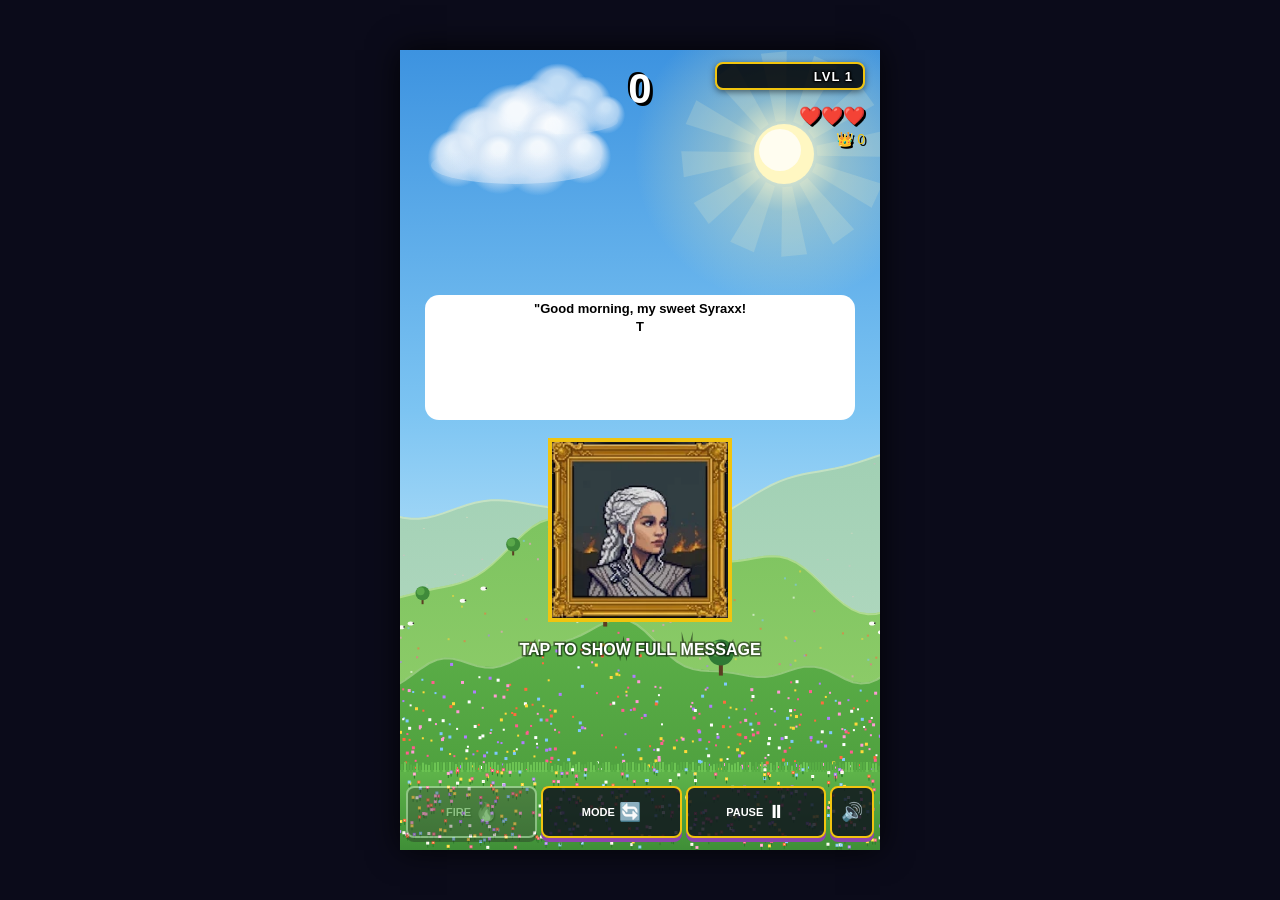
==== commit 14d5081d: "Add sunny prologue: meadow, village and ballista capture - New opening screen on a sunny valley: Kha" ====
--- a/index.html
+++ b/index.html
@@ -108,6 +108,8 @@
   <script src="src/js/boss-intro.js"></script>
   <script src="src/js/knights.js"></script>
   <script src="src/js/treasure.js"></script>
+  <script src="src/js/prologue.js"></script>
+  <script src="src/js/render-prologue.js"></script>
   <script src="src/js/main.js"></script>
 </body>
 </html>
--- a/src/style.css
+++ b/src/style.css
@@ -194,6 +194,11 @@
     }
     .fire-btn:active {
       box-shadow: 0 2px 0 #990000 !important;
+    }
+    /* no fire in the prologue */
+    .fire-btn.disabled {
+      opacity: 0.35;
+      filter: grayscale(1);
     }
     .sound-toggle-btn {
       max-width: 48px;
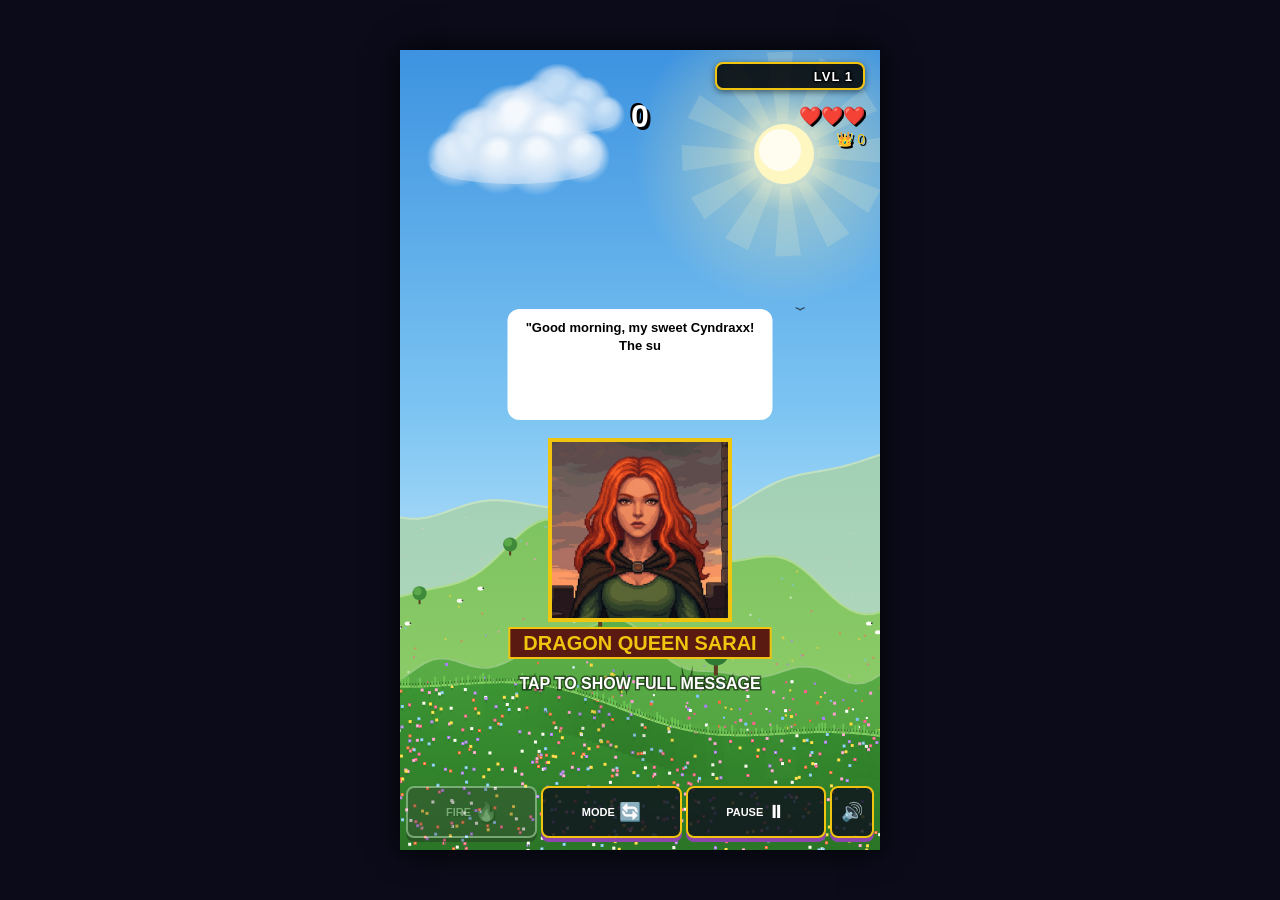
==== commit 5387cc84: "Level 2 cathedral encounter: stained-glass tower, fall through the cathedral, rest or fight on, hear" ====
--- a/index.html
+++ b/index.html
@@ -110,6 +110,8 @@
   <script src="src/js/treasure.js"></script>
   <script src="src/js/prologue.js"></script>
   <script src="src/js/render-prologue.js"></script>
+  <script src="src/js/cathedral.js"></script>
+  <script src="src/js/render-cathedral.js"></script>
   <script src="src/js/main.js"></script>
 </body>
 </html>
--- a/src/style.css
+++ b/src/style.css
@@ -39,10 +39,10 @@
     }
     .score-display {
       position: absolute;
-      top: 15px;
-      width: 100%;
-      text-align: center;
-      font-size: 42px;
+      top: 48px;          /* below the level progress bar, which spans the top right */
+      width: 100%;
+      text-align: center;
+      font-size: 32px;
       font-weight: 800;
       color: #fff;
       text-shadow: 3px 3px 0px #000, -2px -2px 0px #000;
@@ -194,6 +194,21 @@
     }
     .fire-btn:active {
       box-shadow: 0 2px 0 #990000 !important;
+    }
+    /* the capture close-up and story images fill the screen */
+    #game-container.cinematic .level-progress-badge,
+    #game-container.cinematic .score-display,
+    #game-container.cinematic .hearts-display,
+    #game-container.cinematic .bottom-controls-bar {
+      visibility: hidden;
+    }
+    /* the festival roof: FIRE becomes a blue SING button */
+    .fire-btn.sing-btn {
+      background: #2f80ed !important;
+      box-shadow: 0 4px 0 #1b4f9c !important;
+    }
+    .fire-btn.sing-btn:active {
+      box-shadow: 0 2px 0 #1b4f9c !important;
     }
     /* no fire in the prologue */
     .fire-btn.disabled {
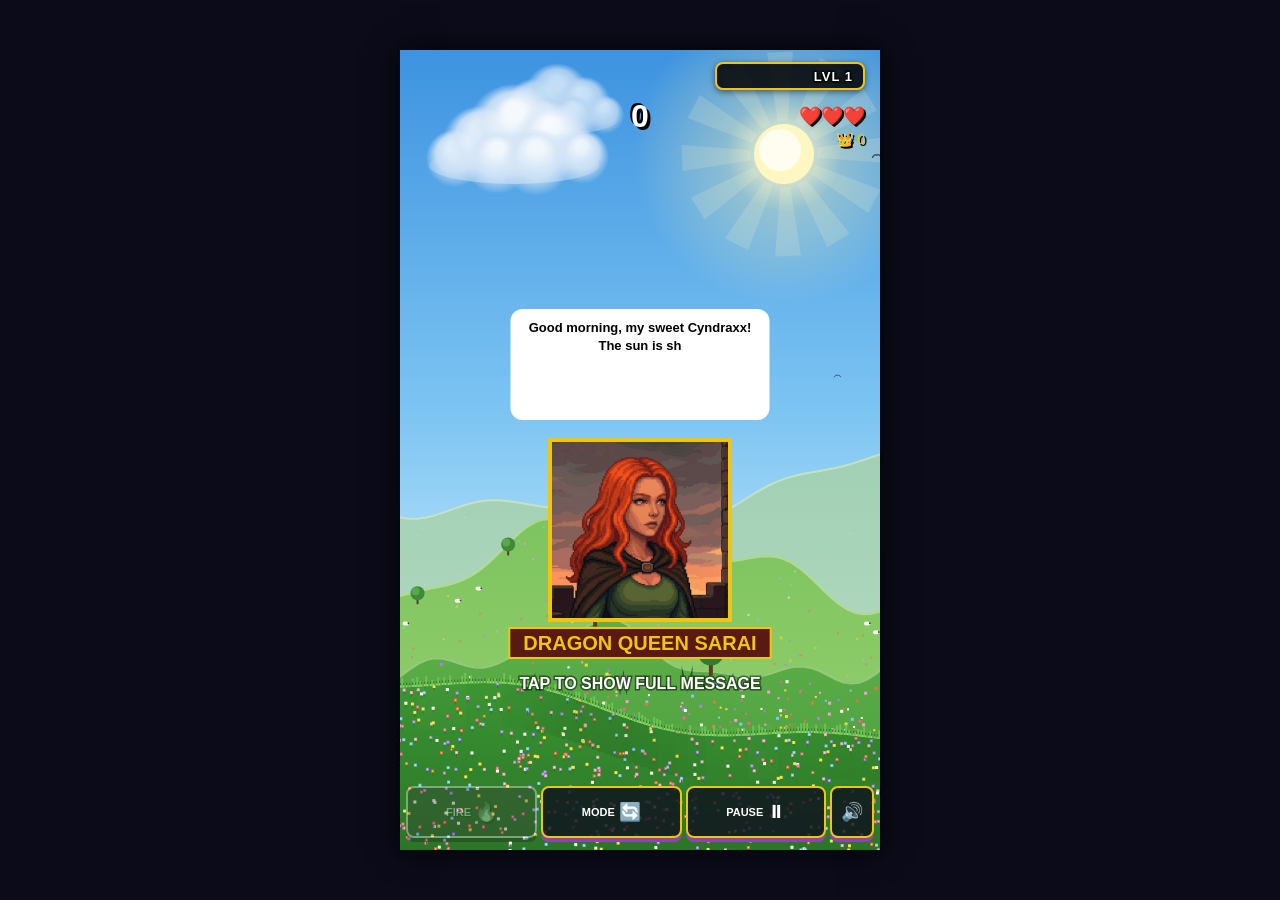
==== commit 18c13776: "Boss ending: the siege tower collapses into a pit, a chain arrow drags Cyndraxx in, fall through a g" ====
--- a/index.html
+++ b/index.html
@@ -112,6 +112,7 @@
   <script src="src/js/render-prologue.js"></script>
   <script src="src/js/cathedral.js"></script>
   <script src="src/js/render-cathedral.js"></script>
+  <script src="src/js/boss-fall.js"></script>
   <script src="src/js/main.js"></script>
 </body>
 </html>
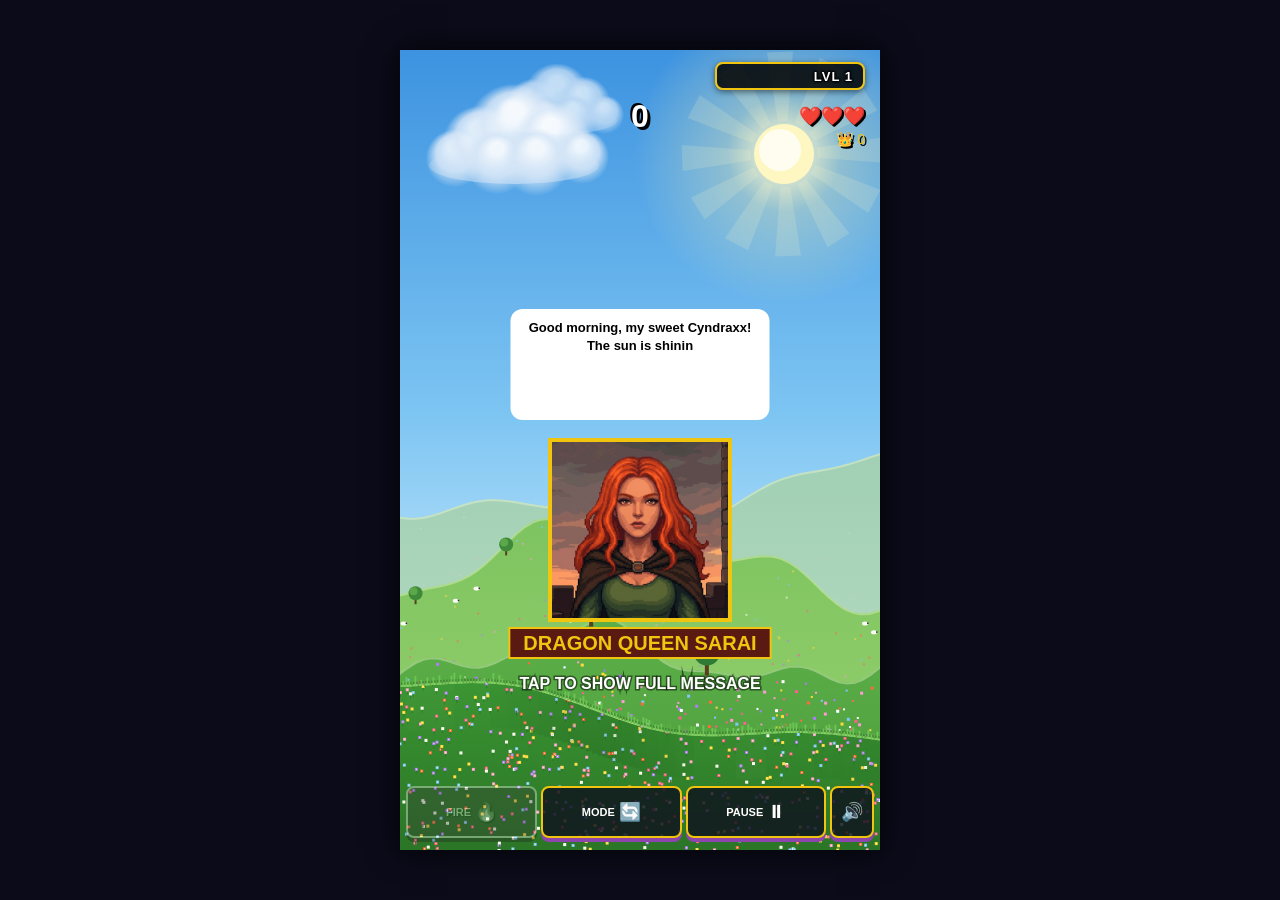
==== commit fdc5adeb: "Boss aftermath: chained fall, dying on the cavern floor, Brown Jenkins' bargain, two dark cave level" ====
--- a/index.html
+++ b/index.html
@@ -113,6 +113,8 @@
   <script src="src/js/cathedral.js"></script>
   <script src="src/js/render-cathedral.js"></script>
   <script src="src/js/boss-fall.js"></script>
+  <script src="src/js/cave.js"></script>
+  <script src="src/js/render-cave.js"></script>
   <script src="src/js/main.js"></script>
 </body>
 </html>
